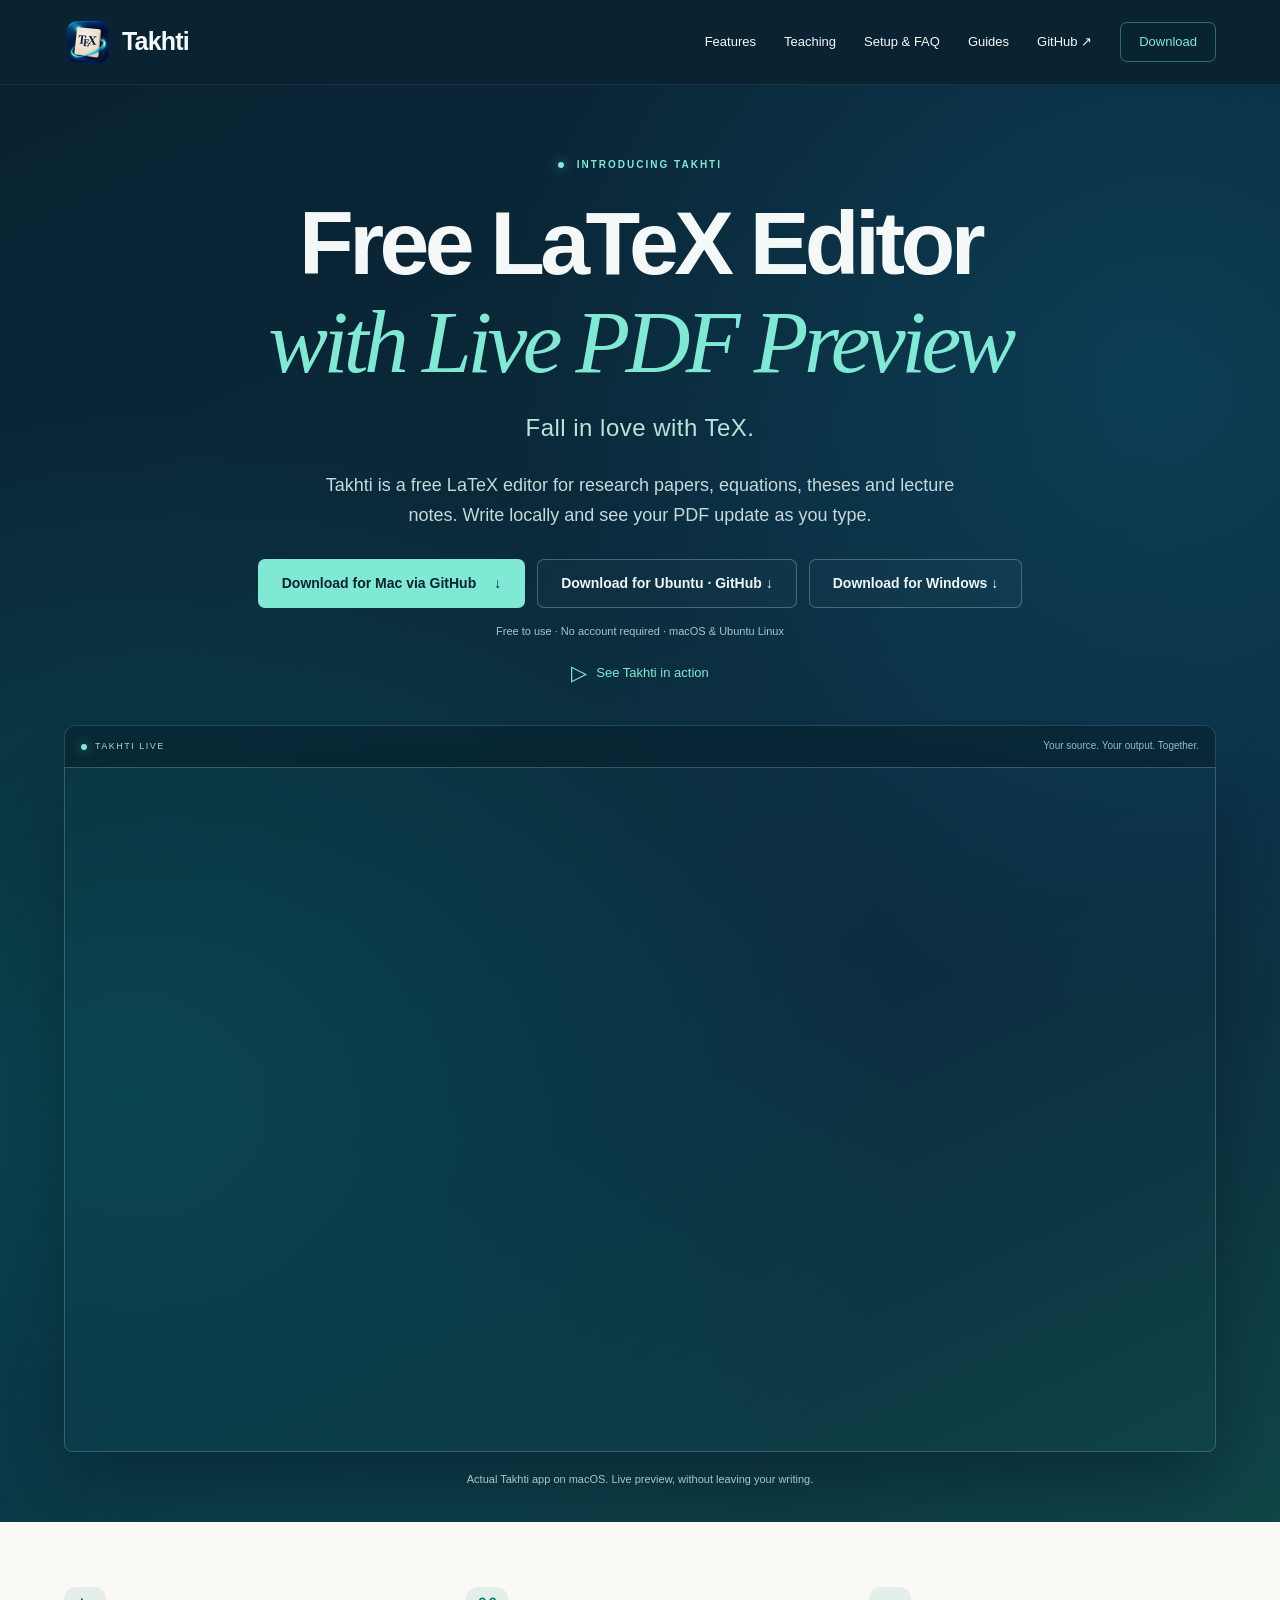
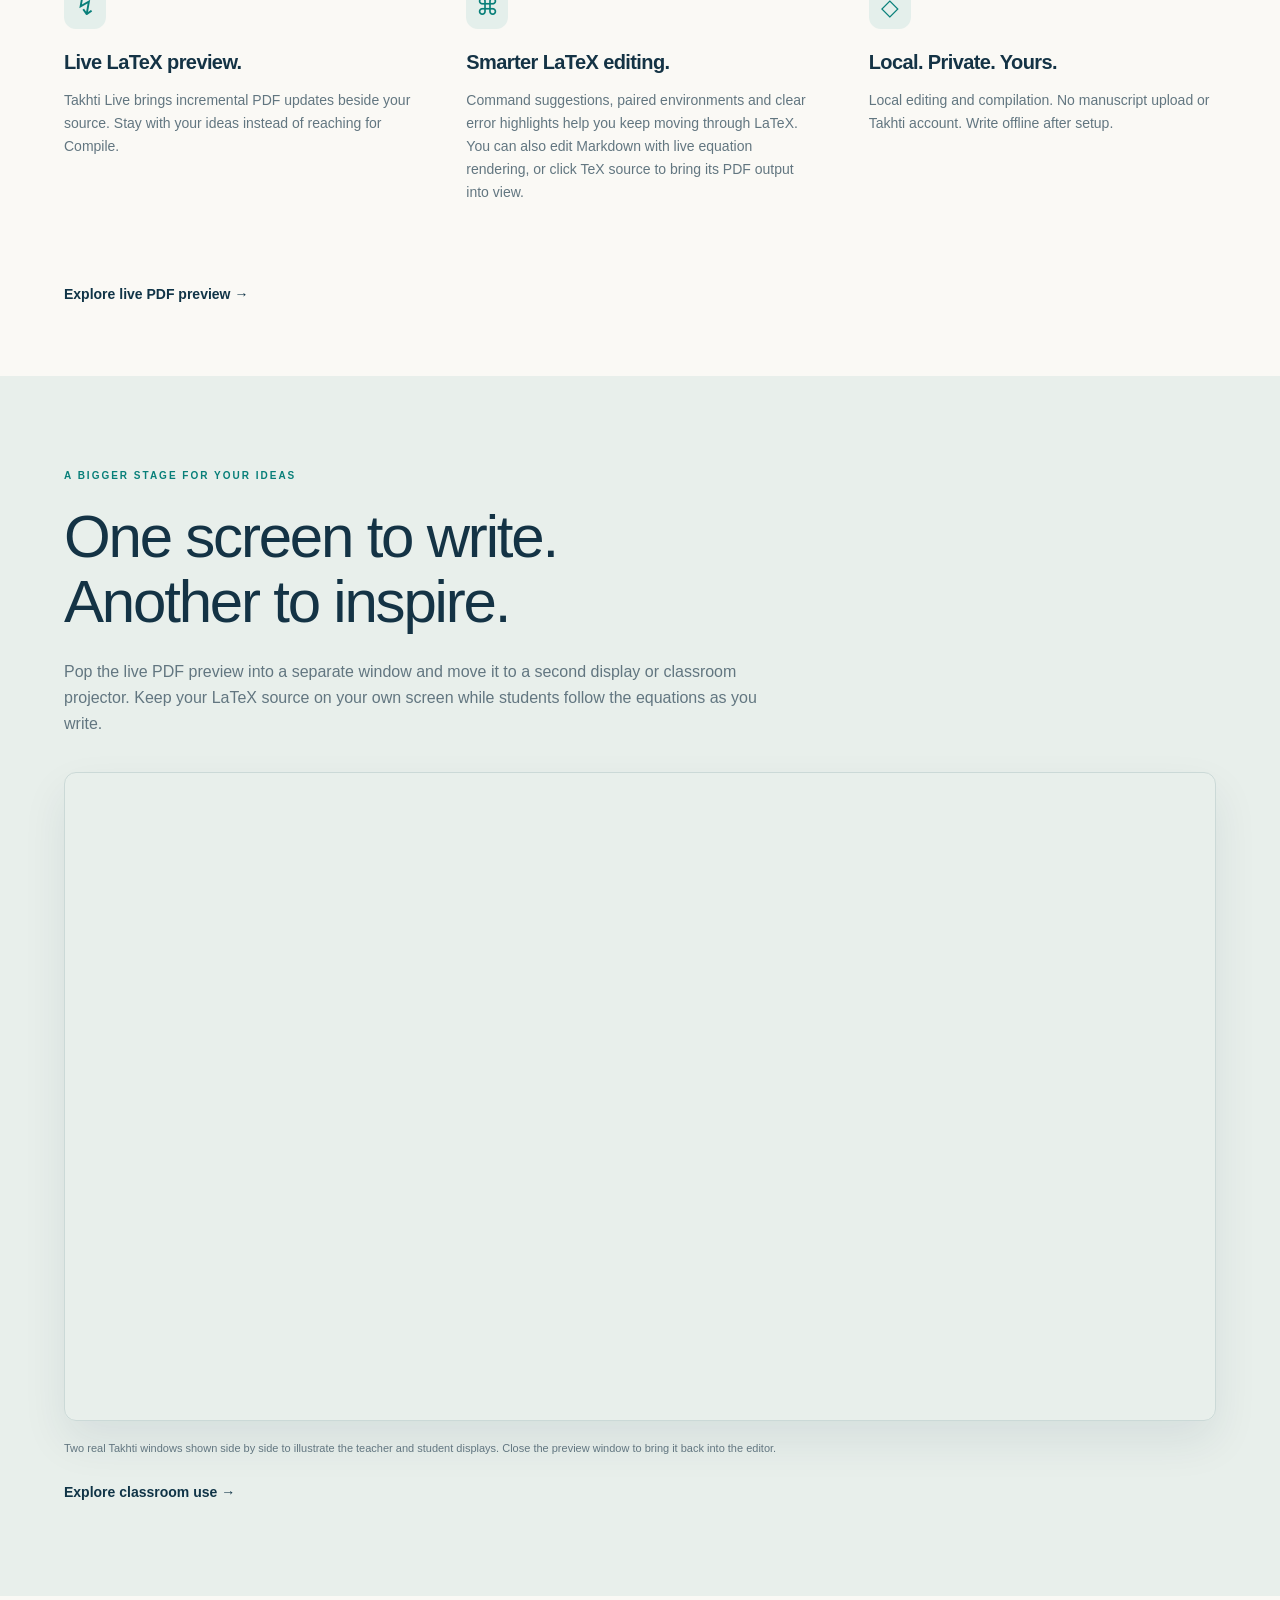
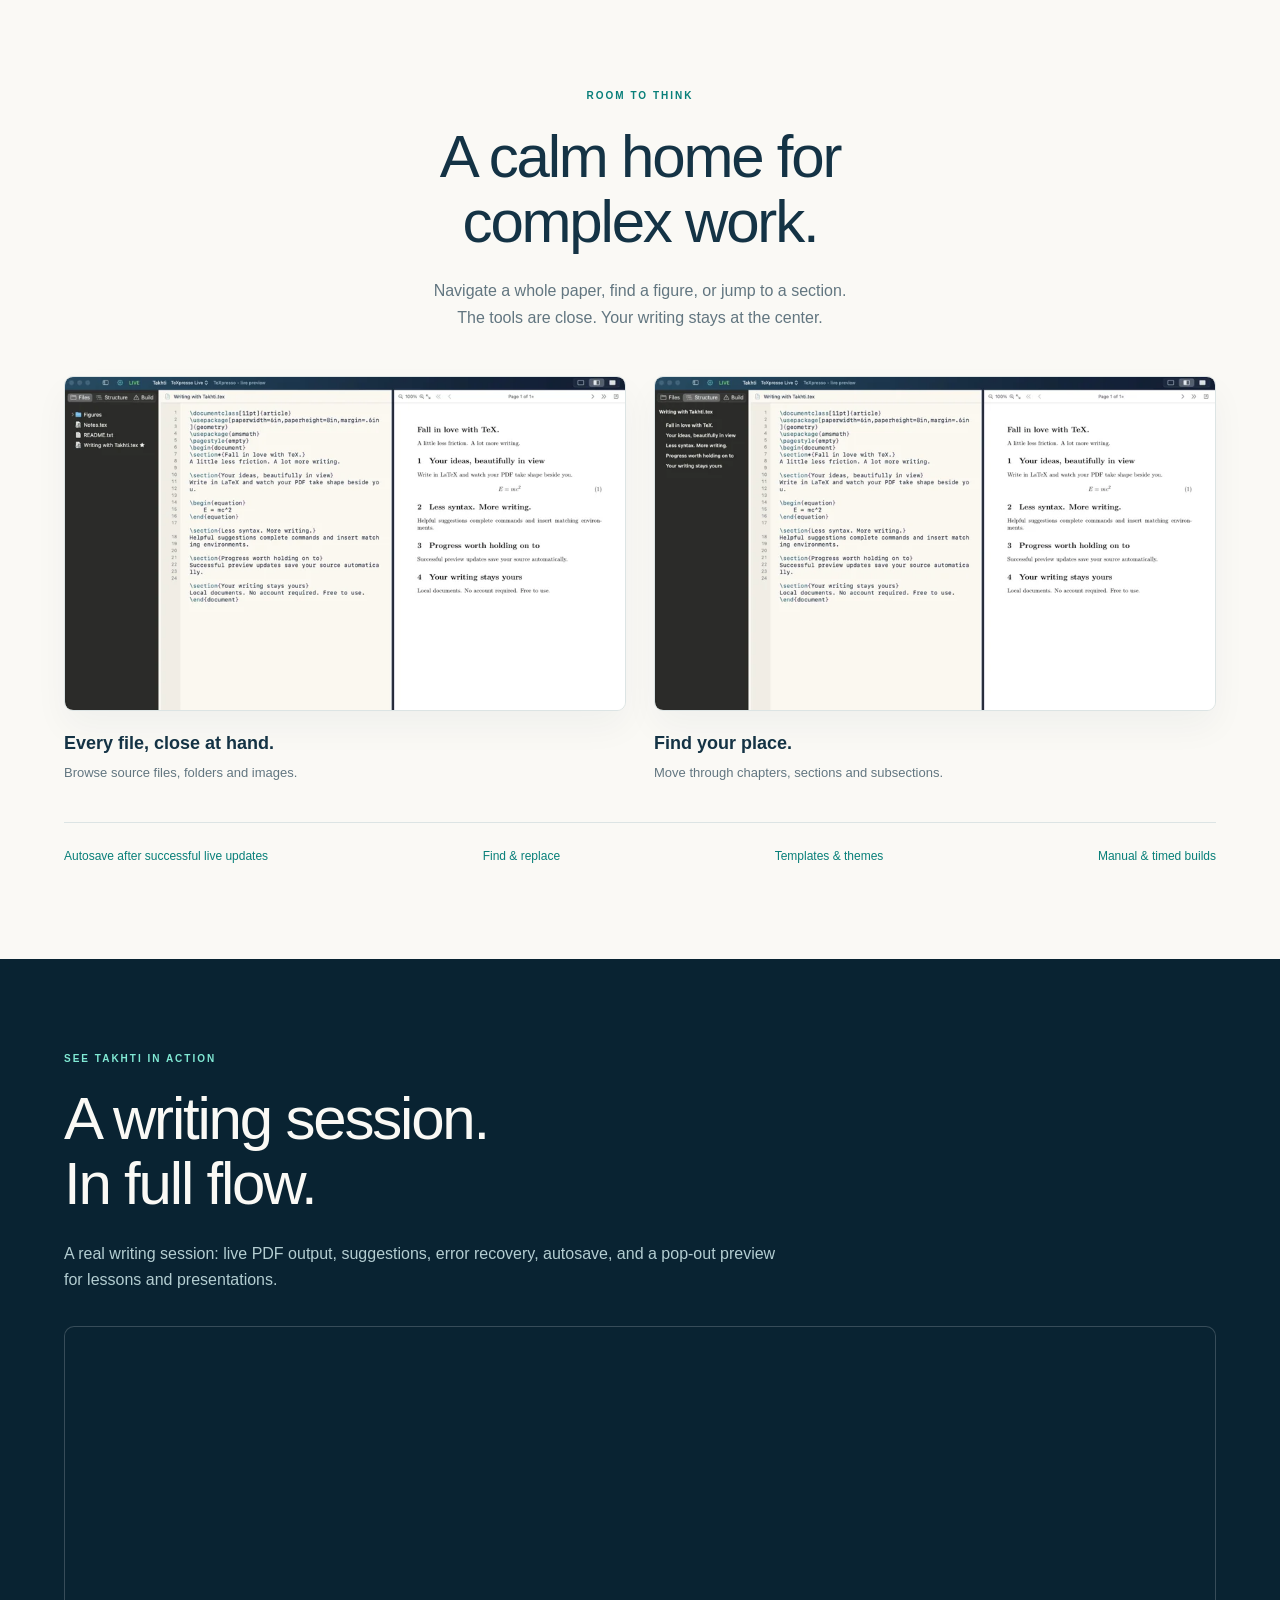
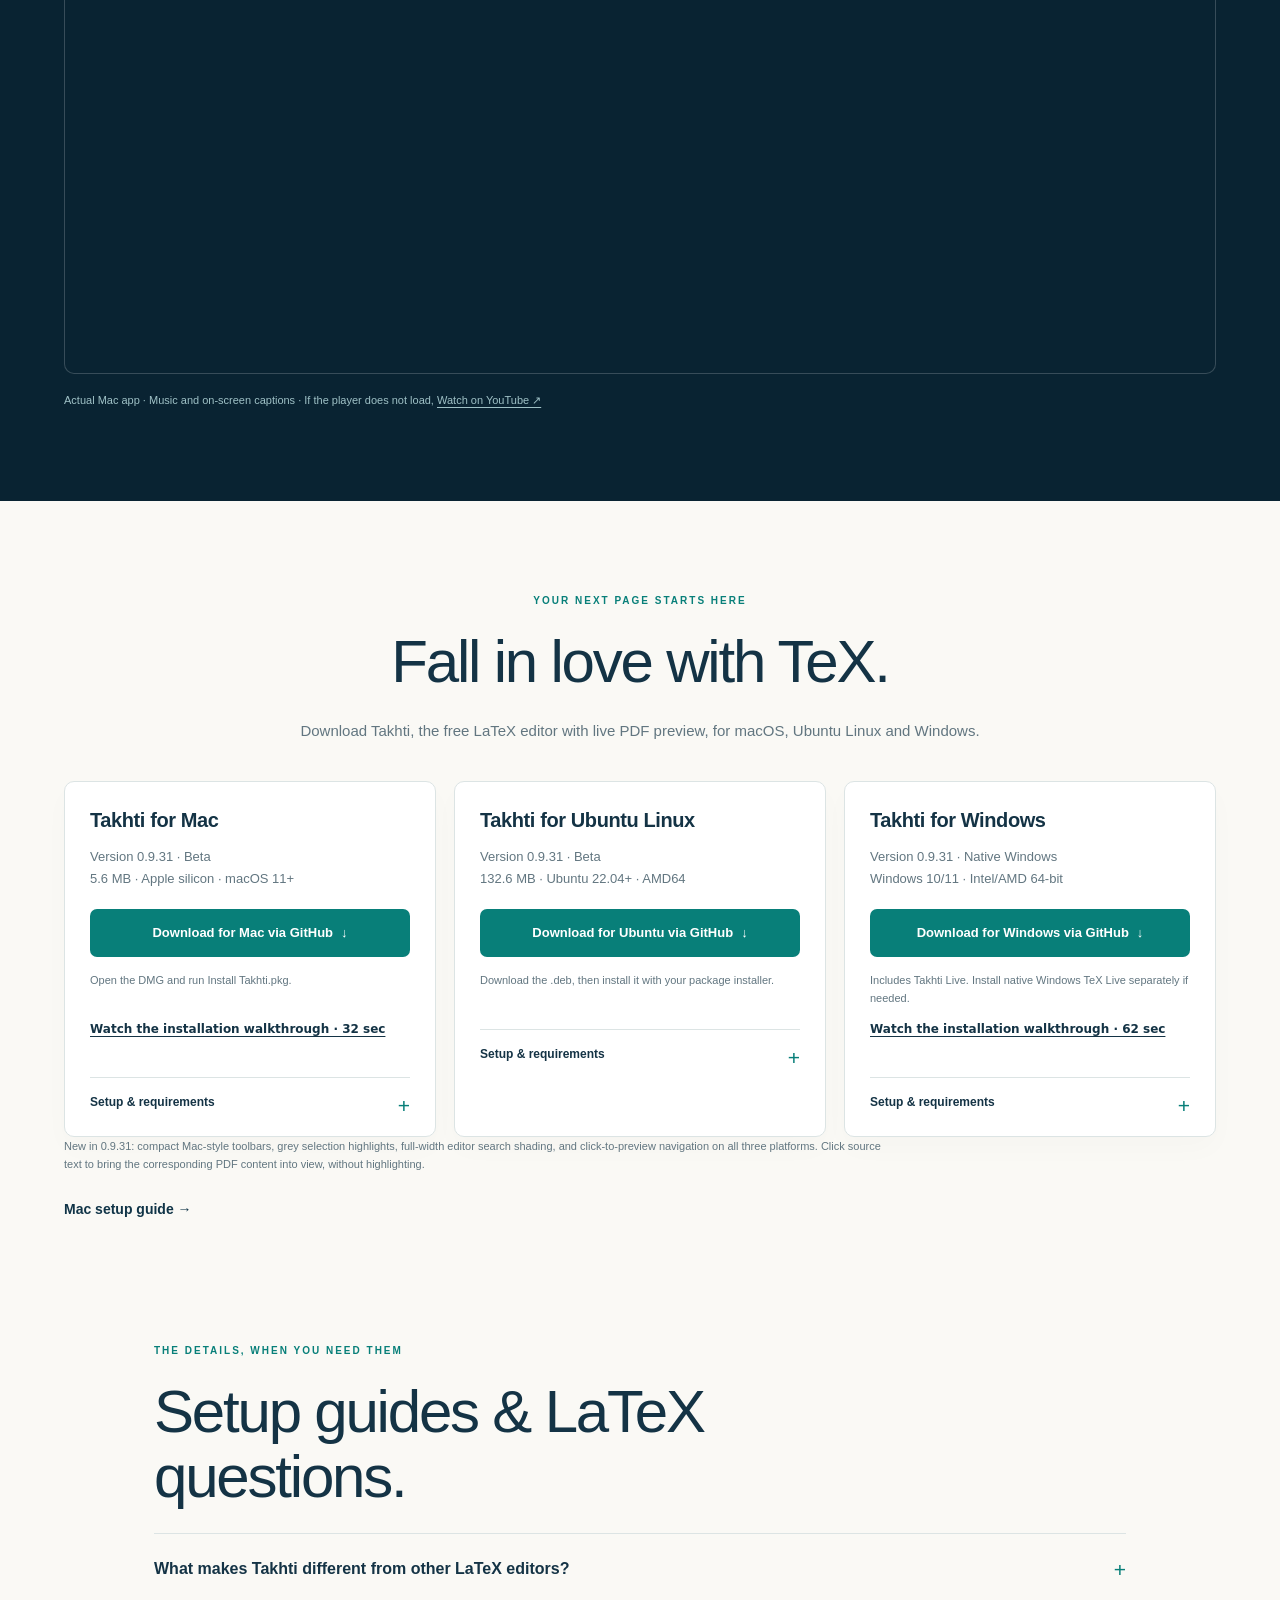
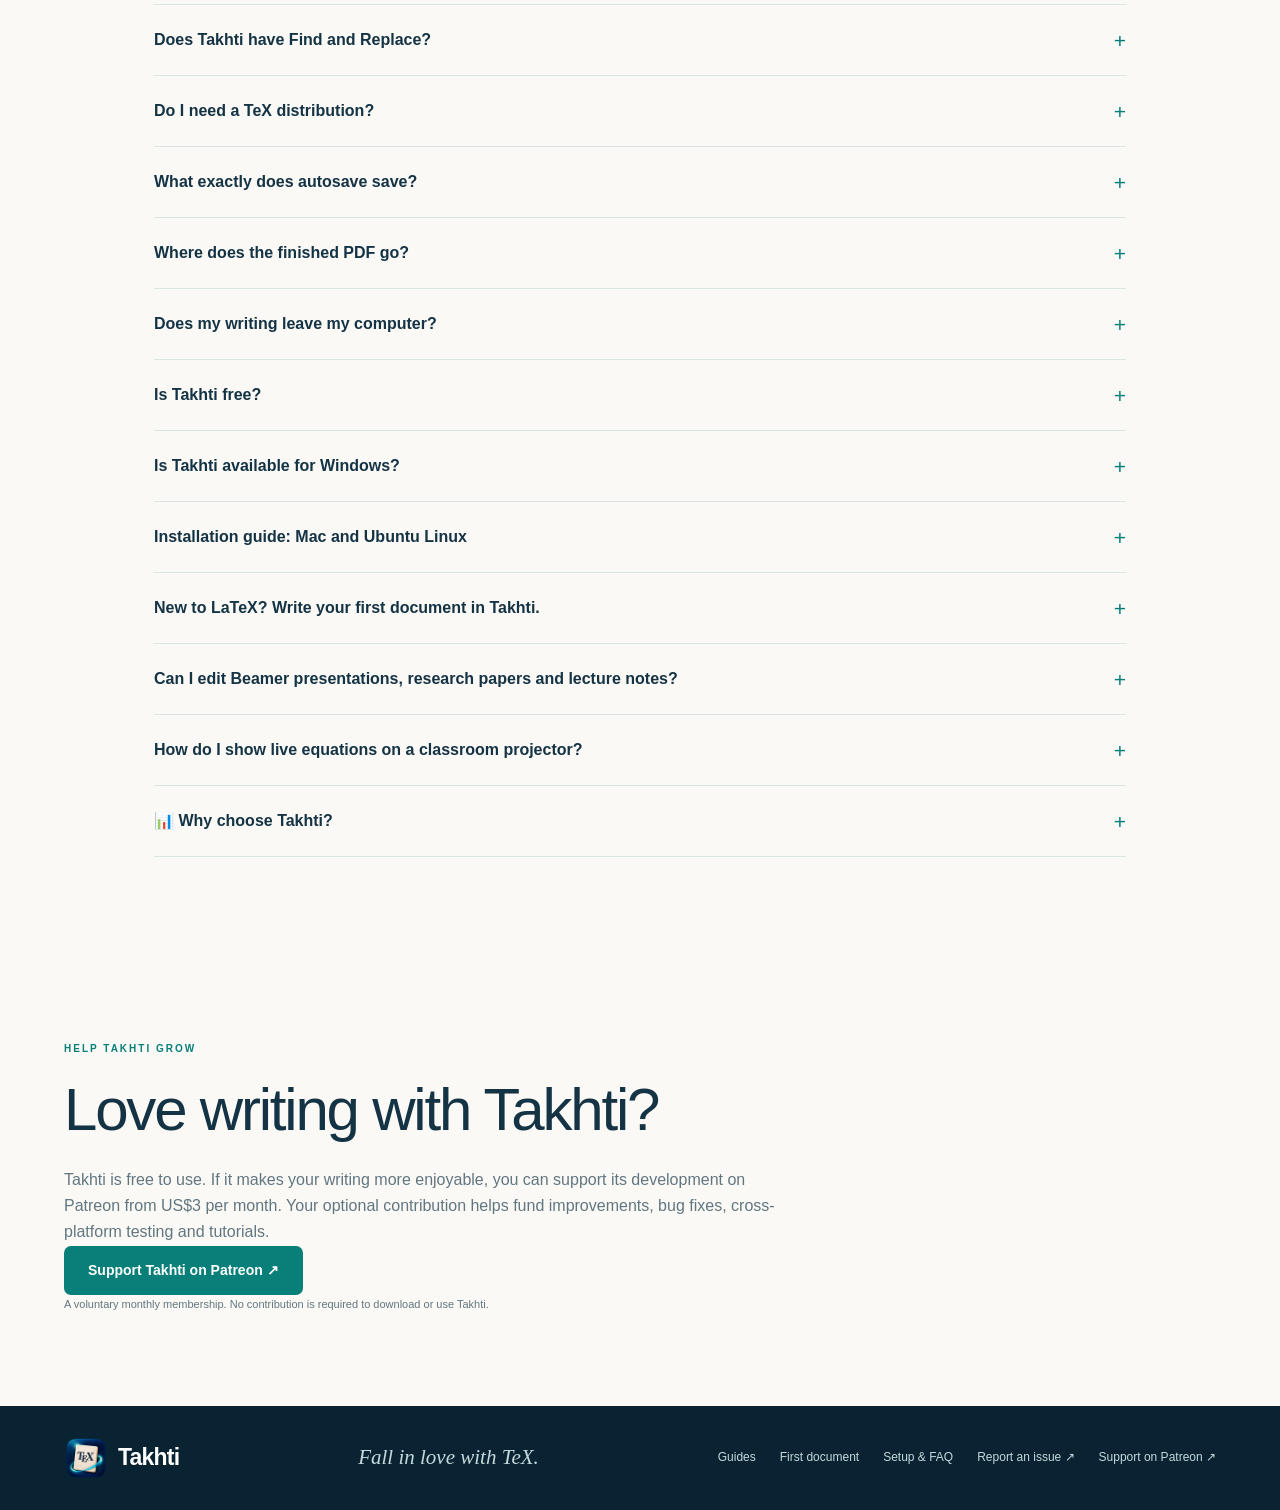
==== docs/index.html @ 541c6803 "Add Mac and Windows installation video walkthroughs to downloads" ====
<!DOCTYPE html>

<html lang="en"><head><meta charset="utf-8"/><meta content="width=device-width, initial-scale=1" name="viewport"/><meta content="Download Takhti, a free LaTeX editor for Mac, Ubuntu Linux and Windows. Enjoy live PDF preview, local editing, autocomplete and offline writing." name="description"/><meta content="#092332" name="theme-color"/><meta content="Free LaTeX Editor with Live PDF Preview | Takhti" property="og:title"/><meta content="Download Takhti, a free LaTeX editor for Mac, Ubuntu Linux and Windows. Enjoy live PDF preview, local editing, autocomplete and offline writing." property="og:description"/><meta content="website" property="og:type"/><meta content="https://textakhti.github.io/Takhti/" property="og:url"/><meta content="summary_large_image" name="twitter:card"/><meta content="Download Takhti, a free LaTeX editor for Mac, Ubuntu Linux and Windows. Enjoy live PDF preview, local editing, autocomplete and offline writing." name="twitter:description"/><meta content="https://textakhti.github.io/Takhti/live-preview-1600.webp" name="twitter:image"/><meta content="Takhti" property="og:site_name"/><meta content="en_US" property="og:locale"/><meta content="https://textakhti.github.io/Takhti/live-preview-1600.webp" property="og:image"/><meta content="Takhti LaTeX editor with source and live PDF preview" property="og:image:alt"/><meta content="Free LaTeX Editor with Live PDF Preview | Takhti" name="twitter:title"/><title>Free LaTeX Editor with Live PDF Preview | Takhti</title><link href="assets/takhti-icon-192.webp" rel="icon"/><link href="style.css?v=20261116-installation" rel="stylesheet"/><link href="https://textakhti.github.io/Takhti/" rel="canonical"/><script type="application/ld+json">{"@context": "https://schema.org", "@graph": [{"@type": "WebSite", "@id": "https://textakhti.github.io/Takhti/#website", "url": "https://textakhti.github.io/Takhti/", "name": "Takhti", "description": "Download Takhti, a free LaTeX editor for Mac, Ubuntu Linux and Windows. Enjoy live PDF preview, local editing, autocomplete and offline writing.", "inLanguage": "en"}, {"@type": "WebPage", "@id": "https://textakhti.github.io/Takhti/#webpage", "url": "https://textakhti.github.io/Takhti/", "name": "Free LaTeX Editor with Live PDF Preview | Takhti", "description": "Download Takhti, a free LaTeX editor for Mac, Ubuntu Linux and Windows. Enjoy live PDF preview, local editing, autocomplete and offline writing.", "inLanguage": "en", "isPartOf": {"@id": "https://textakhti.github.io/Takhti/#website"}, "about": {"@id": "https://textakhti.github.io/Takhti/#software"}, "primaryImageOfPage": {"@type": "ImageObject", "url": "https://textakhti.github.io/Takhti/live-preview-1600.webp"}}, {"@type": "SoftwareApplication", "@id": "https://textakhti.github.io/Takhti/#software", "name": "Takhti", "url": "https://textakhti.github.io/Takhti/", "description": "Download Takhti, a free LaTeX editor for Mac, Ubuntu Linux and Windows. Enjoy live PDF preview, local editing, autocomplete and offline writing.", "applicationCategory": "ProductivityApplication", "applicationSubCategory": "LaTeX editor", "operatingSystem": ["macOS 11 or later (Apple silicon)", "Ubuntu 22.04 or later (AMD64)", "Windows 10/11 x64"], "softwareVersion": "0.9.31", "screenshot": "https://textakhti.github.io/Takhti/live-preview-1600.webp", "image": "https://textakhti.github.io/Takhti/live-preview-1600.webp", "offers": {"@type": "Offer", "price": "0", "priceCurrency": "USD", "url": "https://textakhti.github.io/Takhti/#download"}, "downloadUrl": "https://github.com/TeXTakhti/Takhti/releases/latest", "softwareHelp": {"@type": "WebPage", "url": "https://textakhti.github.io/Takhti/#questions"}, "featureList": ["Incremental live PDF preview", "LaTeX command and environment completion", "Local document compilation", "Pop-out preview for teaching", "Autosave after successful live updates", "Project browser and document outline", "Find and replace"]}]}</script></head>
<body><a class="skip" href="#main">Skip to content</a><header><a class="brand" href="#"><img alt="Takhti wooden writing-board icon" height="48" src="assets/takhti-icon-192.webp" width="48"/>Takhti</a><nav aria-label="Main navigation"><a href="#features">Features</a><a href="#teaching">Teaching</a><a href="#questions">Setup &amp; FAQ</a><a href="guides/">Guides</a><a href="https://github.com/TeXTakhti/Takhti" rel="noopener" target="_blank">GitHub ↗</a><a class="nav-button" href="#download">Download</a></nav></header><main id="main"><section aria-labelledby="hero-title" class="hero"><p class="eyebrow"><span class="live-dot"></span> INTRODUCING TAKHTI</p><h1 id="hero-title">Free LaTeX Editor<br/><em>with Live PDF Preview</em></h1><p class="hero-slogan">Fall in love with TeX.</p><p class="lead">Takhti is a free LaTeX editor for research papers, equations, theses and lecture notes. Write locally and see your PDF update as you type.</p><div class="hero-downloads"><a class="button" href="https://github.com/TeXTakhti/Takhti/releases/download/v0.9.31/Takhti-0.9.31-macOS.dmg">Download for Mac via GitHub <span aria-hidden="true">↓</span></a><a aria-label="Download Takhti LaTeX editor for Ubuntu Linux" class="button button-outline" href="https://github.com/TeXTakhti/Takhti/releases/download/v0.9.31/Takhti-0.9.31-Ubuntu-amd64.deb">Download for Ubuntu · GitHub ↓</a><a class="button button-outline" href="https://github.com/TeXTakhti/Takhti/releases/download/v0.9.31/Takhti-0.9.31-Windows-x64-Setup.exe" aria-label="Download Takhti for Windows">Download for Windows ↓</a></div><p class="hero-note">Free to use · No account required · macOS &amp; Ubuntu Linux</p><a class="watch-link" href="#watch"><span aria-hidden="true">▷</span> See Takhti in action</a><figure class="hero-screen"><div class="window-label"><span class="live-dot"></span> TAKHTI LIVE <span class="window-caption">Your source. Your output. Together.</span></div><img alt="Takhti desktop LaTeX editor in its navy and teal theme on macOS, with source code beside a live PDF preview" decoding="async" fetchpriority="high" height="1640" sizes="(max-width: 600px) calc(100vw - 48px), 1240px" src="assets/live-preview-1600.webp" srcset="assets/live-preview-800.webp 800w, assets/live-preview-1600.webp 1600w, assets/live-preview-2400.webp 2400w" width="2760"/><figcaption>Actual Takhti app on macOS. Live preview, without leaving your writing.</figcaption></figure></section><section aria-label="Why write with Takhti" class="section benefits" id="features"><article><span aria-hidden="true" class="feature-symbol">↯</span><h2>Live LaTeX preview.</h2><p>Takhti Live brings incremental PDF updates beside your source. Stay with your ideas instead of reaching for Compile.</p></article><article><span aria-hidden="true" class="feature-symbol">⌘</span><h2>Smarter LaTeX editing.</h2><p>Command suggestions, paired environments and clear error highlights help you keep moving through LaTeX. You can also edit Markdown with live equation rendering, or click TeX source to bring its PDF output into view.</p></article><article><span aria-hidden="true" class="feature-symbol">◇</span><h2>Local. Private. Yours.</h2><p>Local editing and compilation. No manuscript upload or Takhti account. Write offline after setup.</p></article><p class="related-link"><a href="live-preview/">Explore live PDF preview →</a></p></section><section class="teaching section" id="teaching"><p class="eyebrow">A BIGGER STAGE FOR YOUR IDEAS</p><h2>One screen to write.<br/>Another to inspire.</h2><p>Pop the live PDF preview into a separate window and move it to a second display or classroom projector. Keep your LaTeX source on your own screen while students follow the equations as you write.</p><img alt="Takhti LaTeX editor on a teacher’s screen and a separate live PDF preview with a function, derivative and integral for students" class="error-demo" decoding="async" height="1080" loading="lazy" sizes="(max-width: 600px) calc(100vw - 48px), 1240px" src="assets/teaching-preview-1600.webp" srcset="assets/teaching-preview-800.webp 800w, assets/teaching-preview-1600.webp 1600w, assets/teaching-preview-1920.webp 1920w" width="1920"/><p class="small">Two real Takhti windows shown side by side to illustrate the teacher and student displays. Close the preview window to bring it back into the editor.</p><p class="related-link"><a href="teaching/">Explore classroom use →</a></p></section><section class="section workspace" id="workspace"><div class="section-heading"><p class="eyebrow">ROOM TO THINK</p><h2>A calm home for<br/>complex work.</h2><p>Navigate a whole paper, find a figure, or jump to a section.<br/>The tools are close. Your writing stays at the center.</p></div><div class="workspace-grid"><figure><img alt="Takhti project file browser showing LaTeX source files and a figure beside the PDF preview" decoding="async" height="1640" loading="lazy" sizes="(max-width: 600px) calc(100vw - 48px), 560px" src="assets/project-files-1600.webp" srcset="assets/project-files-800.webp 800w, assets/project-files-1600.webp 1600w, assets/project-files-2400.webp 2400w" width="2760"/><figcaption><strong>Every file, close at hand.</strong> Browse source files, folders and images.</figcaption></figure><figure><img alt="Takhti document outline with sections and subsections for navigating a research paper" decoding="async" height="1640" loading="lazy" sizes="(max-width: 600px) calc(100vw - 48px), 560px" src="assets/document-structure-1600.webp" srcset="assets/document-structure-800.webp 800w, assets/document-structure-1600.webp 1600w, assets/document-structure-2400.webp 2400w" width="2760"/><figcaption><strong>Find your place.</strong> Move through chapters, sections and subsections.</figcaption></figure></div><div class="utility-strip"><span>Autosave after successful live updates</span><span>Find &amp; replace</span><span>Templates &amp; themes</span><span>Manual &amp; timed builds</span></div></section><section aria-labelledby="watch-title" class="section video-showcase" id="watch"><p class="eyebrow">SEE TAKHTI IN ACTION</p><h2 id="watch-title">A writing session.<br/>In full flow.</h2><p>A real writing session: live PDF output, suggestions, error recovery, autosave, and a pop-out preview for lessons and presentations.</p><div class="video-frame"><iframe title="Takhti live LaTeX editor feature tour and pop-out teaching demonstration" src="https://www.youtube-nocookie.com/embed/V9Gahk5-wYc?rel=0&amp;origin=https%3A%2F%2Ftextakhti.github.io" width="1280" height="720" referrerpolicy="strict-origin-when-cross-origin" loading="lazy" allow="accelerometer; autoplay; clipboard-write; encrypted-media; gyroscope; picture-in-picture; web-share" allowfullscreen></iframe></div><p class="small">Actual Mac app · Music and on-screen captions · If the player does not load, <a href="https://www.youtube.com/watch?v=V9Gahk5-wYc" rel="noopener" target="_blank">Watch on YouTube ↗</a></p></section><section class="download-section section" id="download"><div class="download-intro"><p class="eyebrow">YOUR NEXT PAGE STARTS HERE</p><h2>Fall in love with TeX.</h2><p>Download Takhti, the free LaTeX editor with live PDF preview, for macOS, Ubuntu Linux and Windows.</p></div><div class="download-grid"><article class="download-card"><h3>Takhti for Mac</h3><p>Version 0.9.31 · Beta<br/>5.6 MB · Apple silicon · macOS 11+</p><a class="button" href="https://github.com/TeXTakhti/Takhti/releases/download/v0.9.31/Takhti-0.9.31-macOS.dmg" rel="noopener" target="_blank">Download for Mac via GitHub <span aria-hidden="true">↓</span></a><p class="small">Open the DMG and run Install Takhti.pkg.</p><button class="installation-link" type="button" data-install-guide="mac">Watch the installation walkthrough · 32 sec</button><details><summary>Setup &amp; requirements</summary><p>Setup downloads the verified prebuilt live runtime (about 65 MB), then reuses an existing full MacTeX installation or downloads MacTeX (about 6.4 GB) if missing. Progress is shown in Takhti; interrupted MacTeX downloads can resume after a restart. macOS Installer asks for administrator approval. Installed packages are reused before fetching uncached compatible inputs. This beta is locally signed and has not been Apple-notarized.</p></details></article><article class="download-card"><h3>Takhti for Ubuntu Linux</h3><p>Version 0.9.31 · Beta<br/>132.6 MB · Ubuntu 22.04+ · AMD64</p><a class="button" href="https://github.com/TeXTakhti/Takhti/releases/download/v0.9.31/Takhti-0.9.31-Ubuntu-amd64.deb" rel="noopener" target="_blank">Download for Ubuntu via GitHub <span aria-hidden="true">↓</span></a><p class="small">Download the .deb, then install it with your package installer.</p><details><summary>Setup &amp; requirements</summary><p>First-run setup prepares Takhti Live and checks for TeX Live. If missing, full TeX Live is downloaded and installed (several GB), with progress and package details shown in setup. Downloaded and partial TeX Live packages are retained so setup can continue after an interruption. Administrator approval and internet access are needed. This is a test build; installation and runtime validation on Ubuntu are still pending.</p></details></article><article class="download-card"><h3>Takhti for Windows</h3><p>Version 0.9.31 · Native Windows<br/>Windows 10/11 · Intel/AMD 64-bit</p><a class="button" href="https://github.com/TeXTakhti/Takhti/releases/download/v0.9.31/Takhti-0.9.31-Windows-x64-Setup.exe" rel="noopener" target="_blank">Download for Windows via GitHub <span aria-hidden="true">↓</span></a><p class="small">Includes Takhti Live. Install native Windows TeX Live separately if needed.</p><button class="installation-link" type="button" data-install-guide="windows">Watch the installation walkthrough · 62 sec</button><details><summary>Setup &amp; requirements</summary><p>Run the setup .exe and open Takhti from the Start menu. This native Windows build works without WSL or Ubuntu. It includes the live engine and runtime libraries, and detects native TeX Live on your computer. A full TeX Live installation is recommended for research projects. <a href="https://tug.org/texlive/windows.html" target="_blank" rel="noopener">Get TeX Live for Windows</a>, then restart Takhti. TeX Live is a separate download and can require several GB. The Windows installer is unsigned. The packaged engine has been tested on Windows 10 and Windows 11; this newly packaged installer still needs a fresh installation test.</p></details></article></div><p class="small">New in 0.9.31: compact Mac-style toolbars, grey selection highlights, full-width editor search shading, and click-to-preview navigation on all three platforms. Click source text to bring the corresponding PDF content into view, without highlighting.</p><p class="related-link"><a href="mac/">Mac setup guide →</a></p></section><section class="questions section" id="questions"><p class="eyebrow">THE DETAILS, WHEN YOU NEED THEM</p><h2>Setup guides &amp; LaTeX questions.</h2><details><summary>What makes Takhti different from other LaTeX editors?</summary><p>Takhti combines incremental live PDF preview, LaTeX command suggestions, project navigation and a pop-out display in a focused desktop workspace. It is free to use. Takhti is available for Mac, Ubuntu Linux and Windows, with a native Windows version. Try it with your own project to see whether it suits your workflow.</p></details><details><summary>Does Takhti have Find and Replace?</summary><p>Yes. Open Find/Replace from the editor header, or press ⌘F on Mac and Ctrl+F on Ubuntu. You can navigate matches, replace one match or replace all, and undo replacements.</p></details><details><summary>Do I need a TeX distribution?</summary><p>Setup checks for a full TeX installation. On Mac, it first downloads the prebuilt Takhti Live runtime (about 65 MB), then downloads MacTeX (about 6.4 GB) if no full MacTeX installation is present. Ubuntu reuses TeX Live or installs the full distribution when missing. Progress and download details are displayed during setup. Standard builds try pdfLaTeX, then XeLaTeX, then LuaLaTeX. Private or nonstandard packages may still need to be supplied with your project.</p></details><details id="autosave-details"><summary>What exactly does autosave save?</summary><p>Save an untitled document once to choose its location. In Takhti Live mode, a successful live-preview update saves that source revision; only the pages needed for the preview may have been checked. Later pages can still contain errors. Timed and manual builds autosave on a successful full build. Use ⌘S on Mac or Ctrl+S on Ubuntu whenever you want to save the current text explicitly.</p></details><details><summary>Where does the finished PDF go?</summary><p>A full build saves the PDF alongside the project’s root .tex file. When closing builds are enabled and a document has a successful live-preview update and no current live-build failure, Takhti attempts a full build using the last successful source checkpoint. Settings lets you turn the closing build off and choose its compiler. If that build fails, the existing PDF is preserved and a brief dialog lets you close anyway or cancel.</p></details><details><summary>Does my writing leave my computer?</summary><p>Takhti’s editing and compilation run locally. It does not upload your documents for typesetting and does not require a Takhti account. Dependency setup, missing-package downloads and release checks contact external services. Update checks run automatically only after more than three days since the last successful check, and whenever About opens. Optional diagnostic reports include basic system and app details only. Takhti asks before sharing and shows the report for review; continuing opens a public GitHub issue form. Documents and raw logs are excluded. This website and GitHub downloads are separate services with their own privacy policies.</p></details><details><summary>Is Takhti free?</summary><p>Yes. Takhti is free to use, with no subscription required.</p></details><details><summary>Is Takhti available for Windows?</summary><p>Yes. The native Windows version includes Takhti Live and runs on Windows 10/11 x64 without WSL. Install native Windows TeX Live separately if needed. <a href="#download">Download Takhti for Windows</a>.</p></details><details><summary>Installation guide: Mac and Ubuntu Linux</summary><div class="answer"><h3>macOS</h3><p>Open the DMG and run Install Takhti.pkg. First-run setup checks for Takhti Live and a full TeX distribution, then offers to install missing components. Requires Apple silicon and macOS 11 or later.</p><h3>Ubuntu Linux</h3><p>Install the AMD64 DEB with your package manager, or run <code>sudo apt install ./Takhti-0.9.31-Ubuntu-amd64.deb</code>. Requires Ubuntu 22.04 or later on Intel/AMD 64-bit.</p><p>Version 0.9.31 for Mac and Ubuntu; native Windows version 0.9.31. The Mac app is not Apple-notarized. Ubuntu requires broader testing.</p></div></details><details id="beginner-guide"><summary>New to LaTeX? Write your first document in Takhti.</summary><div class="answer"><p>Install Takhti and complete the guided setup. Start with an article template, save your document as a <code>.tex</code> file, then select Takhti Live in the build-mode menu. Edit the text between <code>\begin{document}</code> and <code>\end{document}</code> to see the preview update.</p><p>For a heading, type <code>\section{}</code> and write its title inside the braces. For a displayed equation, insert an equation environment and enter <code>E=mc^2</code> between its matching begin and end commands. Suggestions help complete LaTeX commands and environments.</p><p>Use Find and Replace with Cmd+F on Mac or Ctrl+F on Ubuntu. If a line has an error, check its highlight and the Build sidebar. A successful live update checks the previewed content; use a full build before sharing the final PDF.</p><p><a href="#watch">Watch the real editing demonstration</a> or <a href="#download">download Takhti for your computer</a>.</p></div></details><details id="beamer-guide"><summary>Can I edit Beamer presentations, research papers and lecture notes?</summary><p>Yes. Open the project’s main LaTeX source file with its supporting files and figures in place. Use the project browser to find files and the document outline to navigate sections. Templates provide starting points for common document types, including presentations. Compatibility depends on the packages and features used by your project.</p></details><details id="teaching-guide"><summary>How do I show live equations on a classroom projector?</summary><p>Open the preview in a separate window using the pop-out button in the preview header. Move that window onto your second display or projector. Keep the editor on your own screen and type inside a complete LaTeX equation environment so students can follow the output as it changes. <a href="#teaching">See the teaching preview example</a>.</p></details><details class="comparison" id="compare"><summary>📊 Why choose Takhti? </summary><div aria-label="LaTeX editor comparison" class="table-scroll" role="region" tabindex="0"><table><caption>How Takhti Compares to the Competition</caption><thead><tr><th scope="col">Feature</th><th scope="col">Takhti</th><th scope="col">Overleaf</th><th scope="col">TeXstudio</th><th scope="col">VS Code + Extensions</th></tr></thead><tbody><tr><th scope="row">Interface Design</th><td>💎 Modern &amp; Minimal</td><td>💻 Cloud-heavy</td><td>🏛️ Outdated / Cluttered</td><td>🛠️ Complex Setup</td></tr><tr><th scope="row">Offline Reliability</th><td>✅ 100% Native</td><td>❌ Requires Internet</td><td>✅ Native</td><td>✅ Native</td></tr><tr><th scope="row">Preview speed</th><td>⚡ Instant</td><td>⌛ Dependent on browser</td><td>⌛ Moderate</td><td>⌛ Heavy Load</td></tr><tr><th scope="row">Learning Curve</th><td>🌱 Easy</td><td>🌱 Easy</td><td>🪵 Steep</td><td>🪵 Complex for beginners</td></tr></tbody></table></div></details></section><section class="section" id="support"><p class="eyebrow">HELP TAKHTI GROW</p><h2>Love writing with Takhti?</h2><p>Takhti is free to use. If it makes your writing more enjoyable, you can support its development on Patreon from US$3 per month. Your optional contribution helps fund improvements, bug fixes, cross-platform testing and tutorials.</p><p><a class="button" href="https://www.patreon.com/TakhtiEditor" target="_blank" rel="noopener">Support Takhti on Patreon ↗</a></p><p class="small">A voluntary monthly membership. No contribution is required to download or use Takhti.</p></section></main><footer><a class="brand" href="#"><img alt="" height="44" src="assets/takhti-icon-192.webp" width="44"/>Takhti</a><p>Fall in love with TeX.</p><div><a href="guides/">Guides</a><a href="#beginner-guide">First document</a><a href="#questions">Setup &amp; FAQ</a><a href="https://github.com/TeXTakhti/Takhti/issues">Report an issue ↗</a><a href="https://www.patreon.com/TakhtiEditor" target="_blank" rel="noopener">Support on Patreon ↗</a></div></footer><dialog class="installation-guide" id="installation-guide" aria-labelledby="installation-title" aria-describedby="installation-duration"><div class="installation-heading"><div><h2 id="installation-title">Install Takhti</h2><p id="installation-duration"></p></div><button type="button" id="installation-close" aria-label="Close installation walkthrough">×</button></div><div class="installation-formats" role="group" aria-label="Walkthrough format"><button type="button" id="installation-show-video" aria-pressed="true">Video</button><button type="button" id="installation-show-gif" aria-pressed="false">Animated GIF</button></div><div class="installation-media"><video id="installation-video" controls playsinline muted preload="none" aria-label="Recorded installation walkthrough"></video><img id="installation-gif" hidden alt="Recorded installation walkthrough"/></div><ol id="installation-steps"></ol><p id="installation-note" class="installation-note"></p><div class="installation-actions"><a class="button" id="installation-download" href="#download" target="_blank" rel="noopener">Download installer via GitHub ↓</a><a id="installation-gif-file" href="#download" download>Save the GIF</a></div></dialog><script src="download-guide.js?v=20261116" defer></script></body></html>
---- docs/style.css ----
:root{--navy:#103447;--deep:#092332;--teal:#087f79;--mint:#80e9d4;--cream:#faf9f5;--ink:#143345;--muted:#627680;--line:#dce4e4}*{box-sizing:border-box}html{scroll-behavior:smooth;scroll-padding-top:96px}body{margin:0;color:var(--ink);background:var(--cream);font:16px/1.65 -apple-system,BlinkMacSystemFont,"Segoe UI",sans-serif}a{color:inherit;text-decoration:none}a:focus-visible,summary:focus-visible{outline:3px solid #dfab58;outline-offset:5px}img{max-width:100%;height:auto}figure,p{margin:0}header{background:#092332;color:#f5faf9;display:flex;justify-content:space-between;align-items:center;gap:24px;padding:18px max(5vw,24px);border-bottom:1px solid #ffffff12}.brand{display:inline-flex;gap:10px;align-items:center;font-size:25px;font-weight:650;letter-spacing:-.8px}.brand img{display:block;object-fit:contain}nav{display:flex;align-items:center;gap:28px;font-size:13px}nav a:hover,footer a:hover{text-decoration:underline;text-underline-offset:5px}.nav-button{border:1px solid #80e9d460;color:var(--mint);padding:8px 18px;border-radius:7px}.skip{position:absolute;left:-9999px;top:12px;z-index:9;background:white;padding:8px 16px}.skip:focus{left:12px}.hero{position:relative;overflow:hidden;text-align:center;padding:72px 5vw 34px;color:#f4f8f6;background:radial-gradient(ellipse at 10% 70%,#087f7950,transparent 48%),radial-gradient(ellipse at 90% 20%,#126b9050,transparent 40%),linear-gradient(155deg,#092332,#0b2d40 65%,#104648)}.eyebrow{font-size:10px;font-weight:650;letter-spacing:2px;color:var(--teal);margin-bottom:20px}.hero .eyebrow{color:var(--mint)}.live-dot{display:inline-block;height:6px;width:6px;border-radius:50%;background:var(--mint);box-shadow:0 0 12px #80e9d4a0;margin-right:8px;vertical-align:middle}h1,h2,h3{margin:0;line-height:1.1}h1{font-size:clamp(55px,7vw,94px);letter-spacing:-4.6px;font-weight:550}h1 em{font-family:Georgia,serif;font-weight:400;color:var(--mint)}.lead{max-width:680px;margin:24px auto 0;font-size:18px;line-height:1.65;color:#c4d9dc}.hero-downloads{display:flex;gap:12px;align-items:center;justify-content:center;flex-wrap:wrap;margin:28px 0 14px}.button{display:inline-flex;justify-content:center;align-items:center;gap:18px;border:1px solid transparent;border-radius:7px;padding:12px 23px;font-size:14px;font-weight:650;background:var(--teal);color:white;transition:transform .2s,background .2s}.hero-downloads .button{background:var(--mint);color:var(--deep)}.hero-downloads .button-outline{background:#ffffff06;color:#edf7f5;border-color:#c4d9dc50}.button:hover{transform:translateY(-2px);background:#076a65}.hero-downloads .button:hover{background:#b0f6e8}.hero-downloads .button-outline:hover{background:#ffffff15;color:white}.hero-note{font-size:11px;color:#a7c6cc}.watch-link{display:inline-flex;align-items:center;gap:9px;color:var(--mint);font-size:13px;margin:16px 0 35px}.watch-link span{font-size:21px}.hero-screen{max-width:1240px;margin:auto;text-align:left}.window-label{display:flex;align-items:center;font-size:9px;letter-spacing:1.5px;color:#b0d1d6;padding:12px 16px;border:1px solid #ffffff25;border-bottom:0;background:#082331a0;border-radius:12px 12px 0 0}.window-caption{margin-left:auto;font-size:10px;letter-spacing:0;color:#8fbdc5}.hero-screen img{display:block;width:100%;border:1px solid #ffffff30;border-radius:0 0 8px 8px;box-shadow:0 30px 70px #00101c60}.hero-screen figcaption{text-align:center;font-size:11px;color:#a7c6cc;padding-top:18px}.section{max-width:1280px;margin:auto;padding:92px 5vw}.benefits{display:grid;grid-template-columns:repeat(3,minmax(0,1fr));gap:55px;padding-top:65px;padding-bottom:70px}.feature-symbol{display:flex;align-items:center;justify-content:center;width:42px;height:42px;border-radius:12px;background:#e4efeb;color:var(--teal);font-size:23px;margin-bottom:20px}.benefits h2{font-size:20px;letter-spacing:-.6px;line-height:1.3;font-weight:600}.benefits p{font-size:14px;color:var(--muted);margin-top:14px}.section h2:not(.benefits h2){font-size:clamp(36px,4.7vw,60px);font-weight:500;letter-spacing:-2.2px;line-height:1.08;margin-bottom:24px}.section>p:not(.eyebrow):not(.small),.section-heading>p:not(.eyebrow){color:var(--muted);font-size:16px;max-width:720px}.teaching{max-width:none;background:#e8efeb;padding-left:max(5vw,calc((100vw - 1152px)/2));padding-right:max(5vw,calc((100vw - 1152px)/2))}.teaching>img{width:100%;display:block;border-radius:12px;box-shadow:0 20px 45px #12344315;margin:34px 0 18px;border:1px solid #cbd9d7}.small{font-size:11px;line-height:1.7;color:var(--muted);max-width:820px}.workspace .section-heading{text-align:center}.section-heading>p:not(.eyebrow){margin:auto}.workspace-grid{display:grid;grid-template-columns:1fr 1fr;gap:28px;margin-top:45px}.workspace-grid img{display:block;width:100%;border:1px solid var(--line);border-radius:9px;box-shadow:0 16px 35px #1433450b}.workspace-grid figcaption{font-size:13px;color:var(--muted);padding-top:18px}.workspace-grid strong{display:block;color:var(--ink);font-size:18px;font-weight:600;margin-bottom:4px}.utility-strip{display:flex;gap:24px;justify-content:space-between;border-top:1px solid var(--line);margin-top:38px;padding-top:24px;font-size:12px;color:var(--teal)}.video-showcase{max-width:none;background:var(--deep);color:var(--cream);padding-left:max(5vw,calc((100vw - 1152px)/2));padding-right:max(5vw,calc((100vw - 1152px)/2))}.video-showcase .eyebrow{color:var(--mint)}.video-showcase>p:not(.eyebrow):not(.small){color:#b3cdd1}.video-frame{width:100%;aspect-ratio:16/9;overflow:hidden;border-radius:10px;border:1px solid #ffffff30;background:#092332;margin:32px 0 17px}.video-frame video,.video-frame iframe{display:block;width:100%;height:100%;border:0;object-fit:contain}.video-showcase .small{color:#9fc1c6}.small a{text-decoration:underline;text-underline-offset:3px}.download-intro{text-align:center;margin-bottom:38px}.download-intro p:not(.eyebrow){color:var(--muted);font-size:15px}.download-grid{display:grid;grid-template-columns:repeat(3,minmax(0,1fr));gap:18px}.download-card{background:white;border:1px solid var(--line);border-radius:10px;padding:25px;box-shadow:0 12px 28px #16364605}.download-card h3{font-size:20px;letter-spacing:-.4px;line-height:1.3;margin-bottom:13px}.download-card>p{font-size:13px;color:var(--muted)}.download-card .button{margin:20px 0 14px;width:100%;font-size:13px;padding:12px 9px;gap:8px}.download-card>p.small{font-size:11px;min-height:38px}.download-card details{margin-top:20px;border-top:1px solid var(--line);padding-top:15px}.download-card summary{font-size:12px}.download-card details p{font-size:12px;margin-top:14px;color:var(--muted)}summary{list-style:none;cursor:pointer;position:relative;padding-right:30px;font-weight:550;line-height:1.5}summary::-webkit-details-marker{display:none}summary:after{content:'+';position:absolute;right:0;color:var(--teal);font-size:21px;font-weight:400;top:-3px}details[open]>summary:after{content:'−'}.questions{padding-top:30px;max-width:1100px}.questions>details{border-bottom:1px solid var(--line);padding:23px 0}.questions>details:first-of-type{border-top:1px solid var(--line)}.questions>details>p,.answer p{font-size:14px;color:var(--muted);margin-top:18px}.answer h3{font-size:16px;margin-top:25px}.questions h2{max-width:700px}.table-scroll{overflow-x:auto;margin-top:24px;border:1px solid var(--line);border-radius:8px;background:#f0f4f3}.comparison table{border-collapse:collapse;width:100%;min-width:760px;font-size:12px;line-height:1.65}.comparison caption{text-align:left;padding:14px;font-weight:600}.comparison th,.comparison td{padding:14px;text-align:left;vertical-align:top;border-top:1px solid var(--line)}.comparison thead{background:#e3eae7}.comparison td:nth-child(2){background:#e5f2eb}.comparison .small{margin-top:16px}code{font-size:.85em;overflow-wrap:anywhere}footer{display:flex;align-items:center;justify-content:space-between;gap:25px;background:var(--deep);color:#c4d9dc;padding:30px 5vw;font-size:12px}footer p{font-family:Georgia,serif;font-size:21px;font-style:italic}footer>div{display:flex;gap:24px}footer .brand{color:white;font-size:23px}
@media(min-width:1600px){.hero{padding-left:max(5vw,calc((100vw - 1240px)/2));padding-right:max(5vw,calc((100vw - 1240px)/2))}}@media(max-width:900px){nav{gap:18px}.benefits{gap:25px}.download-grid{grid-template-columns:1fr}.download-card{max-width:600px;width:100%;margin:auto}.download-card>p.small{min-height:0}.utility-strip{flex-wrap:wrap;justify-content:center}.workspace-grid{gap:20px}}@media(max-width:600px){header{padding:12px 18px}.brand{font-size:23px}.brand img{width:40px;height:40px}nav{gap:14px}nav>a:not(.nav-button){display:none}.hero{padding:48px 18px 25px}h1{font-size:56px;letter-spacing:-2.8px}.lead{font-size:15px}.lead br{display:none}.hero-downloads{gap:8px}.hero-downloads .button{font-size:12px;padding:11px 14px}.hero-downloads .button:first-child{flex-basis:100%;max-width:320px;margin:0 20px 2px}.hero-note{font-size:10px;max-width:300px;margin:auto}.watch-link{margin-bottom:28px}.hero-screen{margin-left:-6px;margin-right:-6px}.window-caption{display:none}.window-label{font-size:8px;padding:8px 10px}.hero-screen figcaption{font-size:10px;max-width:290px;margin:auto}.section{padding:55px 24px}.benefits{grid-template-columns:1fr;gap:30px;padding-top:40px;padding-bottom:40px}.benefits article{position:relative;padding-left:59px}.feature-symbol{position:absolute;left:0;top:0;width:38px;height:38px;font-size:21px}.benefits h2{font-size:19px}.benefits p{font-size:13px;margin-top:9px}.section h2:not(.benefits h2){font-size:38px;letter-spacing:-1.4px}.section>p:not(.eyebrow):not(.small){font-size:14px}.workspace-grid{grid-template-columns:1fr;gap:30px;margin-top:30px}.workspace-grid figcaption{font-size:12px}.workspace .section-heading{text-align:left}.section-heading>p br{display:none}.utility-strip{justify-content:flex-start;gap:12px 20px;font-size:11px}.download-grid{gap:14px}.questions{padding-top:0}summary{font-size:14px}.questions>details{padding:20px 0}footer{padding:25px 24px;flex-wrap:wrap;gap:20px}footer p{font-size:18px}footer>div{width:100%;border-top:1px solid #ffffff20;padding-top:15px}.video-showcase .small{font-size:10px}}@media(prefers-reduced-motion:reduce){html{scroll-behavior:auto}.button{transition:none}.button:hover{transform:none}}

/* Additional SEO landing page and navigation styles */
.hero-slogan{font-size:clamp(1.05rem,2.5vw,1.5rem);color:#b8e4d9;letter-spacing:.02em;margin:16px 0 10px}
.related-link{margin-top:24px!important;font-size:14px!important}.related-link a,.prose a:not(.button){color:var(--navy);font-weight:600;text-underline-offset:4px}.prose a:not(.button):hover{color:var(--teal)}.prose{max-width:820px;margin:0 auto;padding:72px 28px 110px;color:var(--ink);line-height:1.75;font-size:17px}.prose h1{font-size:clamp(2.4rem,5vw,4.3rem);line-height:1.1;margin:.4em 0}.prose h2{font-size:clamp(1.35rem,2.5vw,2rem);line-height:1.2;margin:1.7em 0 .45em}.prose h3{font-size:1.15rem;margin:1.4em 0 .25em}.prose p,.prose li{max-width:74ch}.prose ul,.prose ol{padding-left:1.4em}.prose code,.prose pre{font-family:ui-monospace,SFMono-Regular,Menlo,monospace}.prose pre{white-space:pre-wrap;overflow-wrap:anywhere;background:#092332;padding:20px;border-radius:12px;color:#ecf7f3}.prose .intro{font-size:1.25rem;color:var(--muted)}.prose .notice{border-left:3px solid var(--teal);padding:8px 18px;background:#e8efeb}.prose img{max-width:100%;height:auto;border-radius:14px;margin:24px 0}.prose .button{margin:20px 0}.guide-grid{display:grid;grid-template-columns:repeat(auto-fit,minmax(235px,1fr));gap:20px;margin:30px 0}.guide-card{background:white;border:1px solid var(--line);box-shadow:0 12px 28px #16364608;padding:24px;border-radius:16px}.guide-card h2{font-size:1.3rem;margin:0 0 8px}.guide-card p{font-size:14px;color:var(--muted)}.crumb{font-size:14px;color:var(--muted)}.guide-meta{font-size:13px;color:var(--muted)}.prose .button{display:inline-block}@media(max-width:700px){.prose{padding:45px 22px 80px}}

/* Installation walkthroughs load only when requested. */
.installation-link{display:inline-block;padding:8px 0;margin:3px 0 10px;border:0;background:none;color:var(--ink);font:600 12px/1.6 system-ui,sans-serif;text-align:left;text-decoration:underline;text-underline-offset:3px;cursor:pointer}
.installation-guide{width:min(1040px,calc(100vw - 28px));max-height:92vh;overflow:auto;border:1px solid #c6d4d2;border-radius:16px;padding:24px;color:var(--ink);background:var(--cream);box-shadow:0 24px 90px #0007}
.installation-guide::backdrop{background:#061c29c9;backdrop-filter:blur(5px)}
.installation-heading{display:flex;justify-content:space-between;align-items:start;gap:20px}.installation-heading h2{font-size:28px;line-height:1.2;letter-spacing:-.5px}.installation-heading p{font-size:12px;color:var(--muted);margin-top:7px}
#installation-close{width:36px;height:36px;flex-shrink:0;border:1px solid var(--line);border-radius:50%;background:white;color:var(--ink);font-size:26px;line-height:1;cursor:pointer}
.installation-formats{display:flex;gap:6px;margin:16px 0 12px}.installation-formats button{padding:7px 13px;border:1px solid var(--line);border-radius:6px;background:white;color:var(--ink);font:600 13px system-ui;cursor:pointer}.installation-formats button[aria-pressed="true"]{background:var(--deep);border-color:var(--deep);color:white}
.installation-media{background:#092332;border-radius:10px;overflow:hidden}.installation-media video,.installation-media img{display:block;width:100%;max-height:52vh;object-fit:contain;margin:auto}.installation-media [hidden]{display:none}
#installation-steps{font-size:14px;margin:18px 0 10px;padding-left:22px;line-height:1.7}.installation-note{font-size:12px;line-height:1.6;color:#425d67}.installation-actions{display:flex;align-items:center;gap:20px;flex-wrap:wrap;margin-top:18px}.installation-actions>a:not(.button){font-size:12px;text-decoration:underline;text-underline-offset:3px}
.installation-guide button:focus-visible{outline:3px solid #dfab58;outline-offset:3px}
@media(max-width:600px){.installation-guide{padding:17px;max-height:94vh}.installation-heading h2{font-size:23px}.installation-actions .button{width:100%}.installation-media video,.installation-media img{max-height:43vh}}
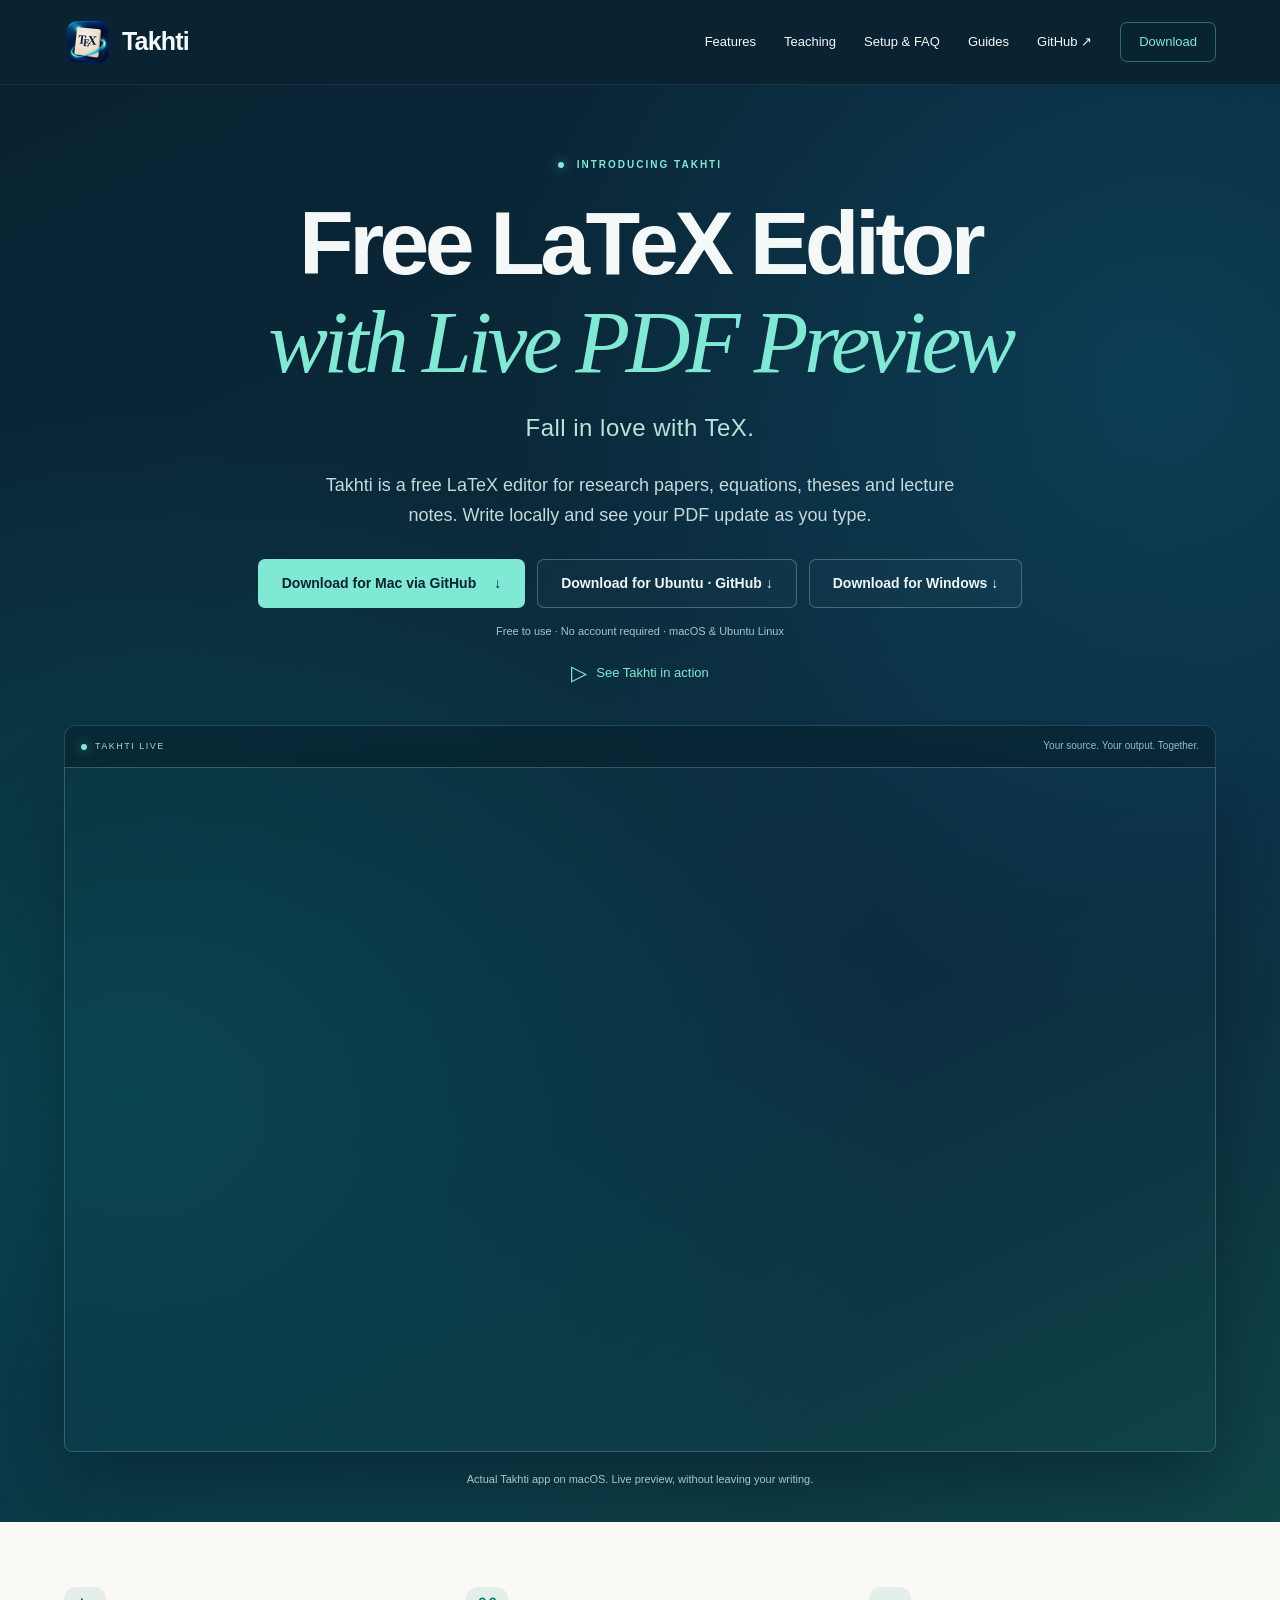
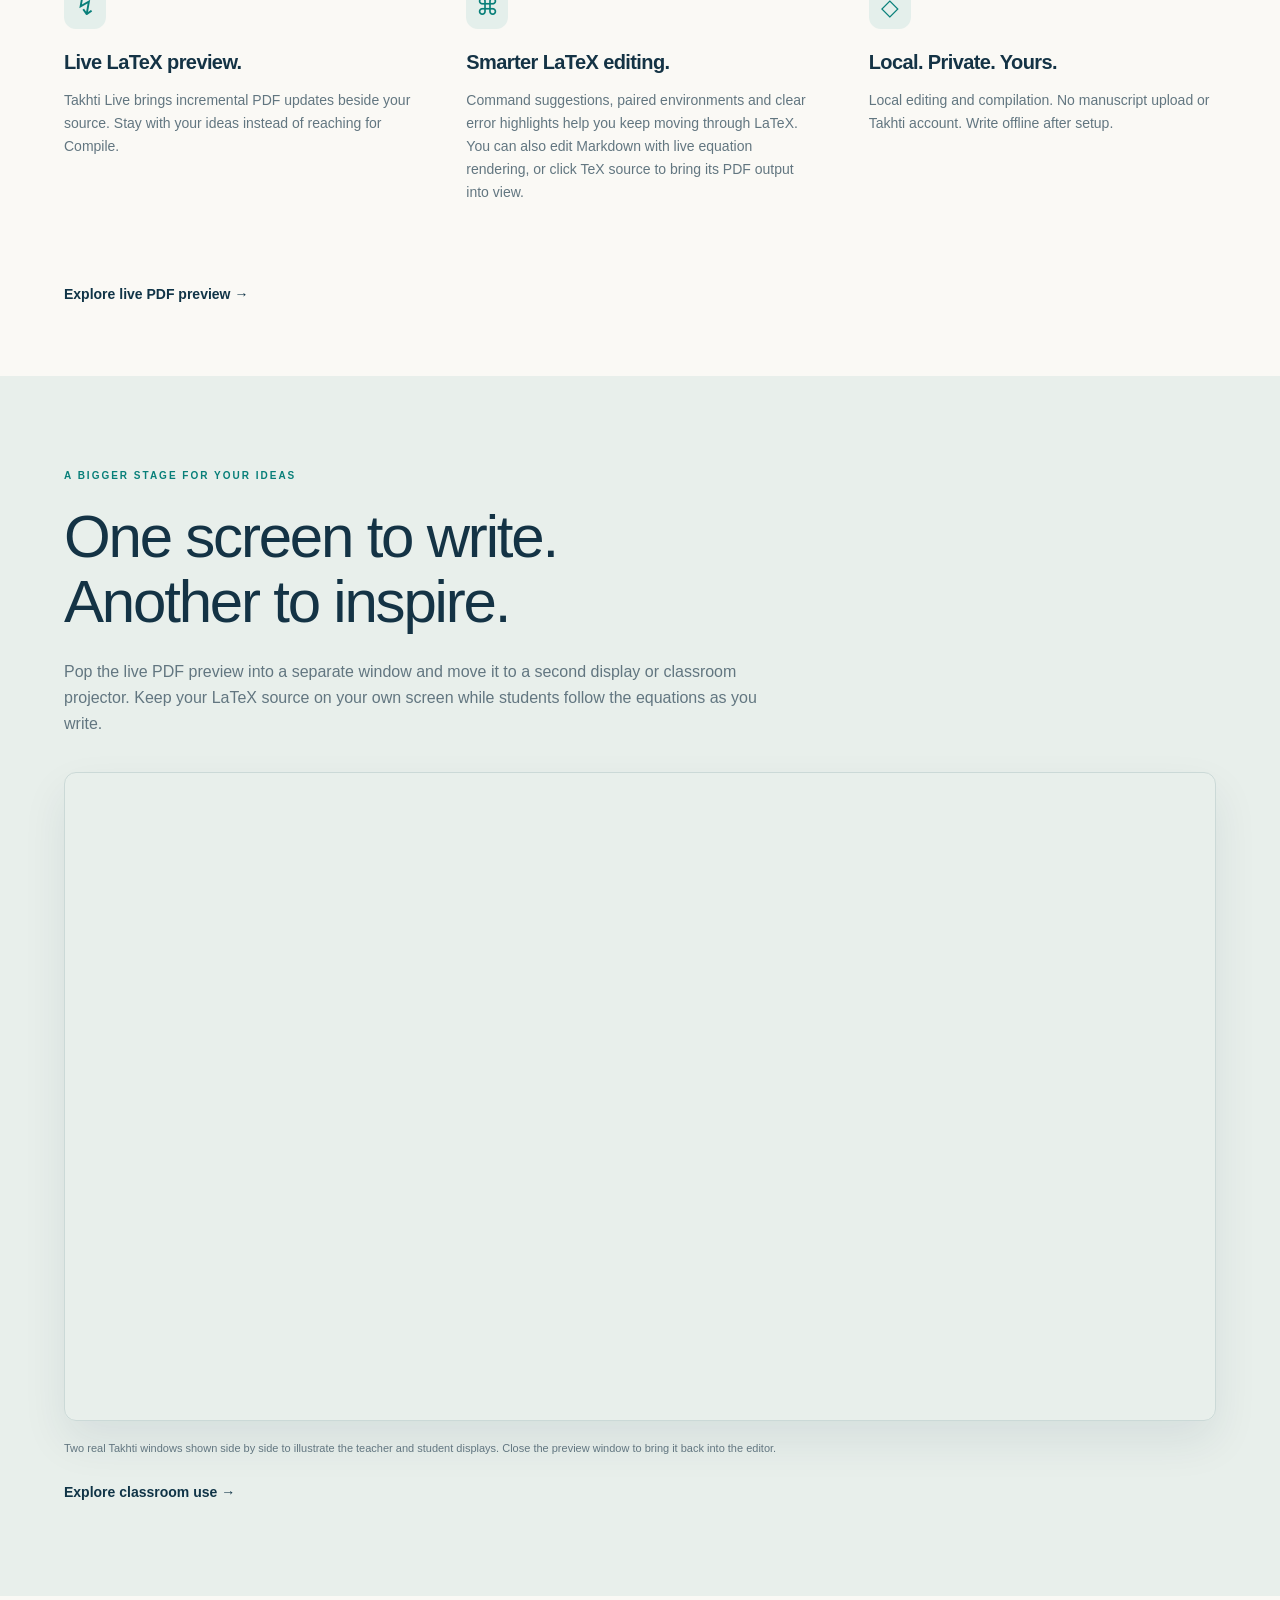
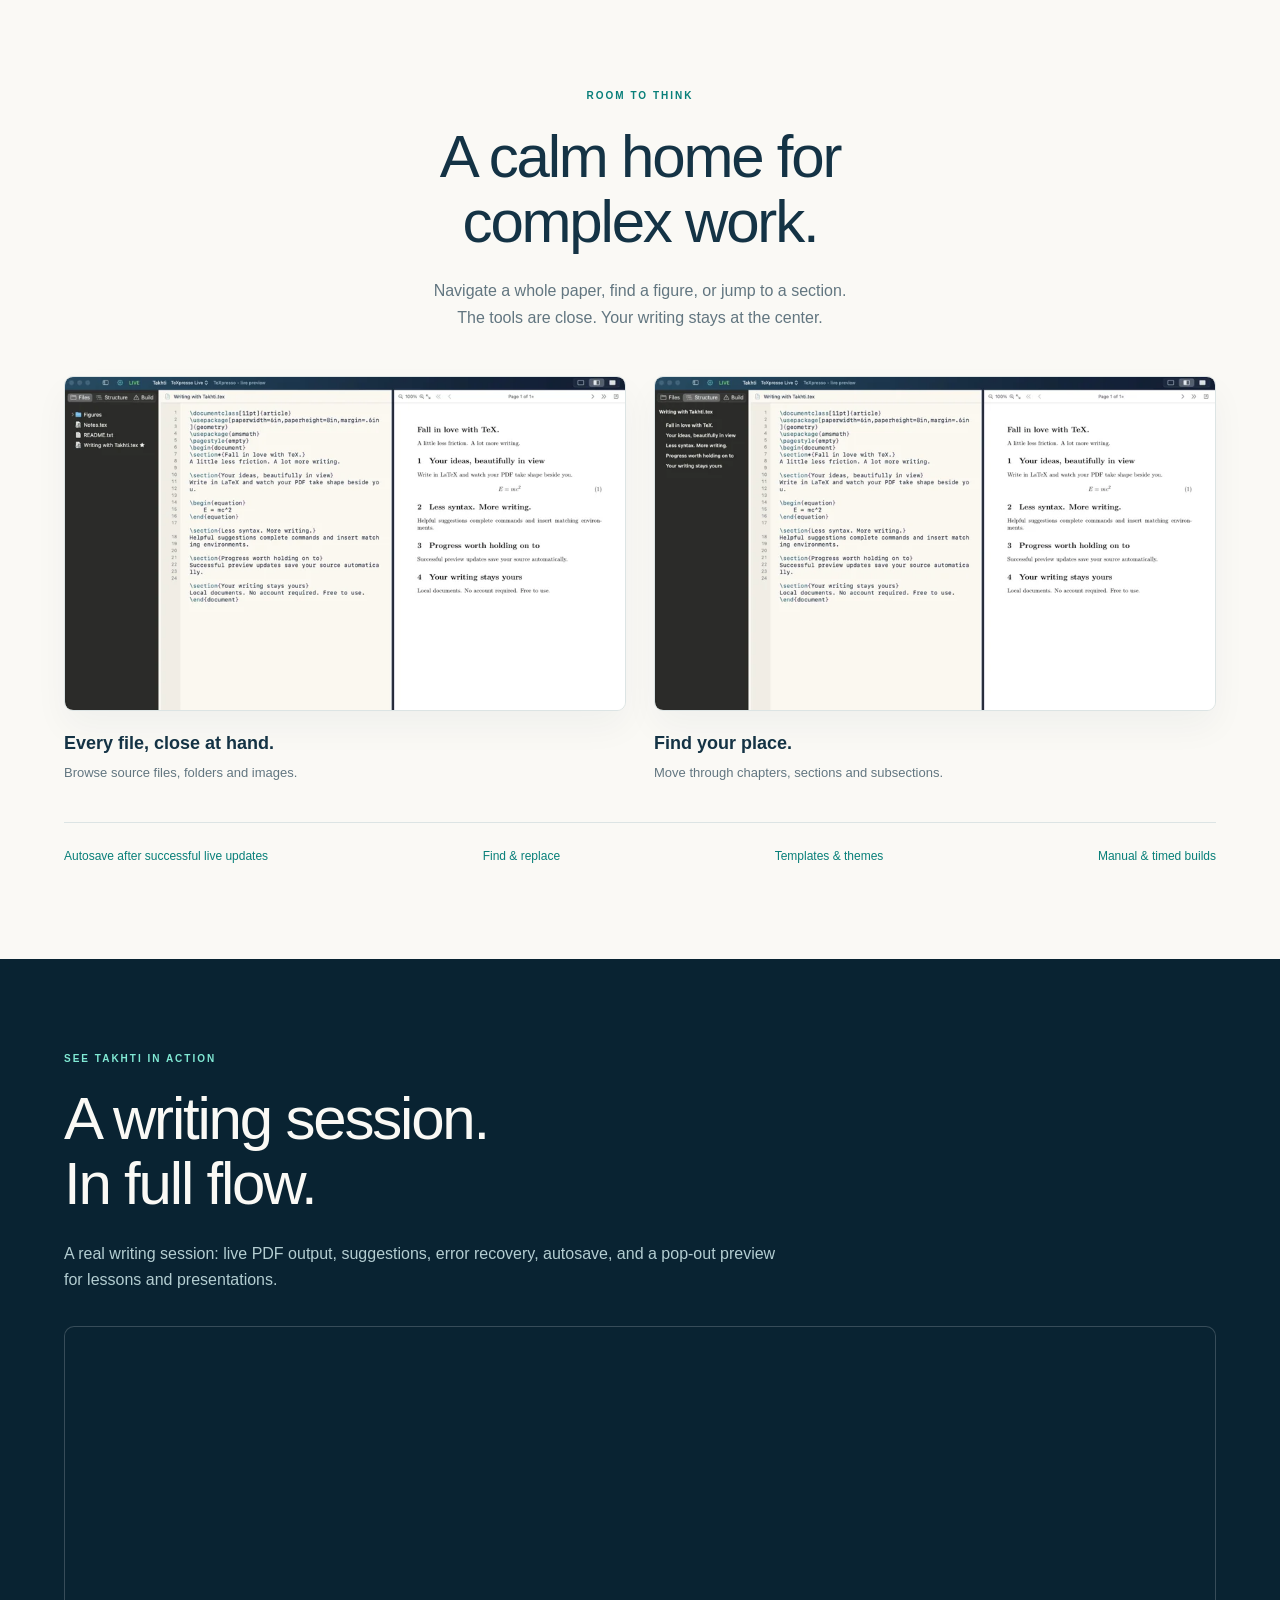
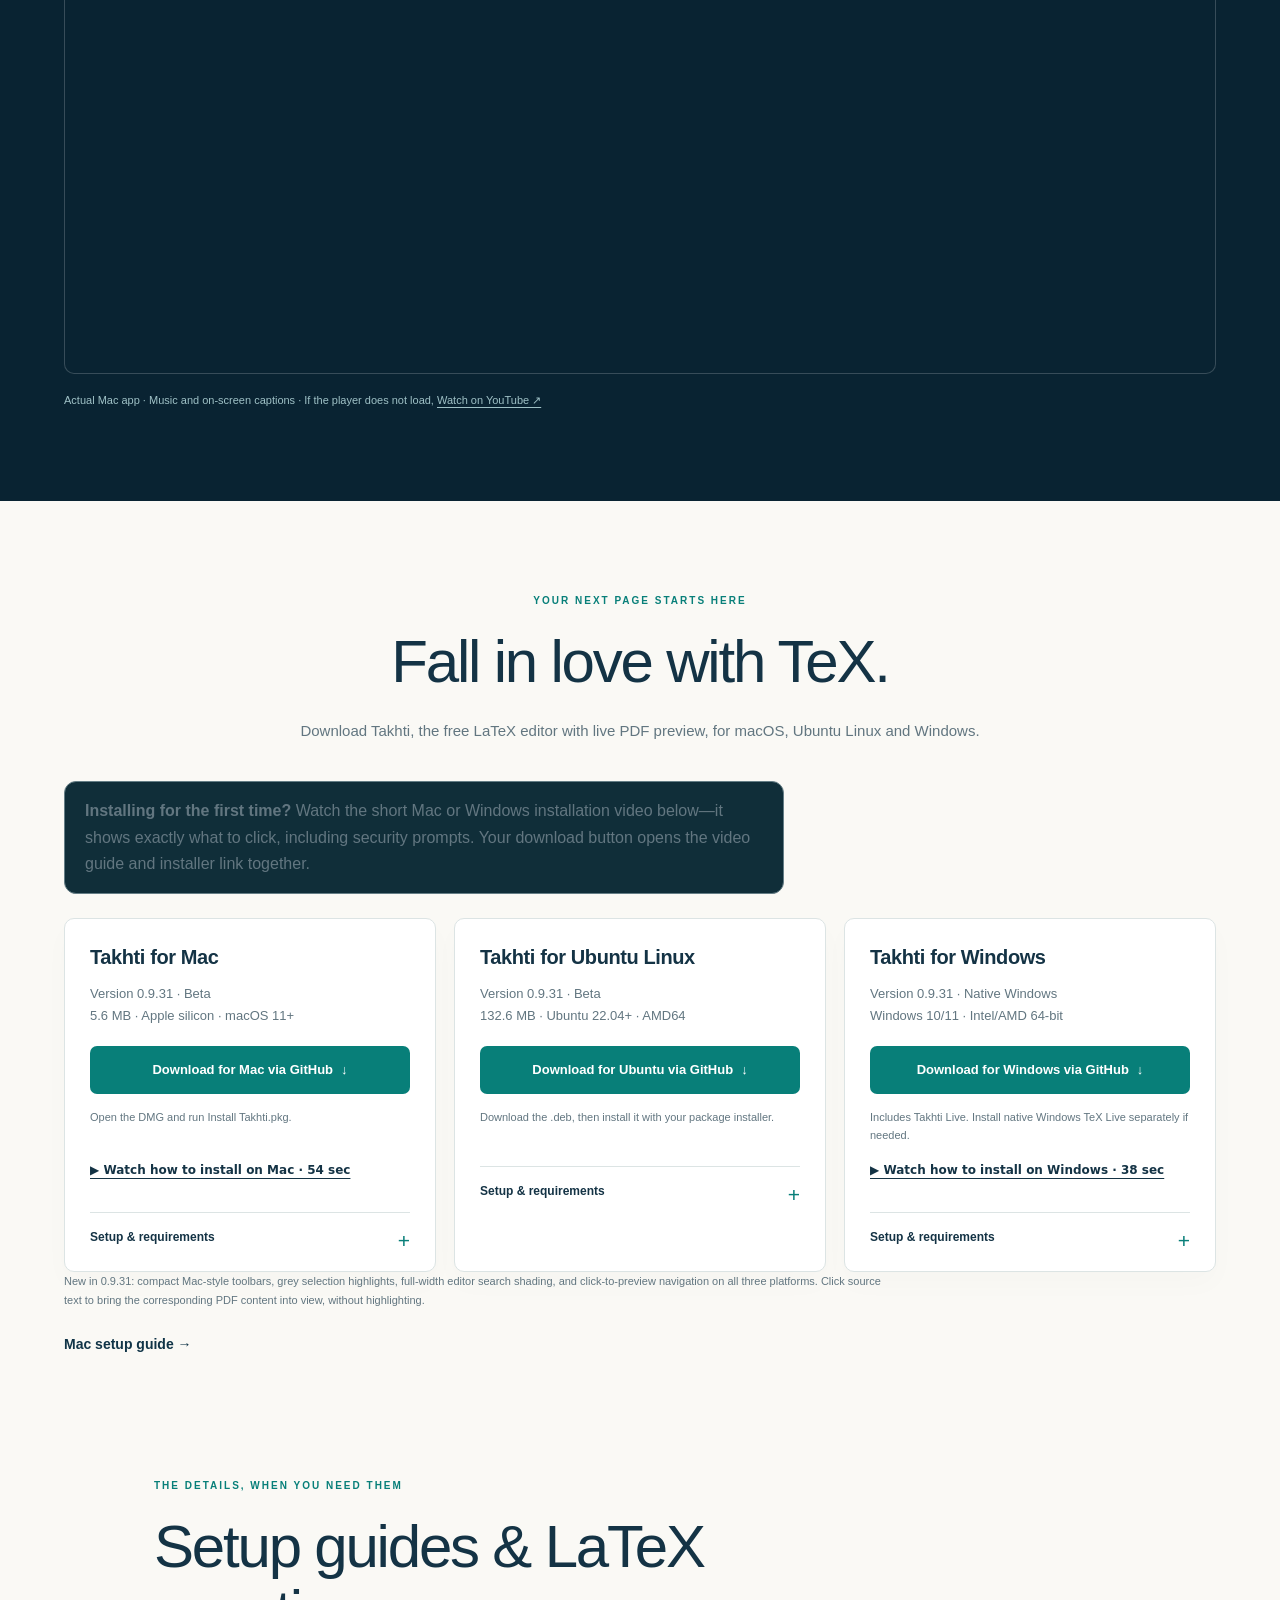
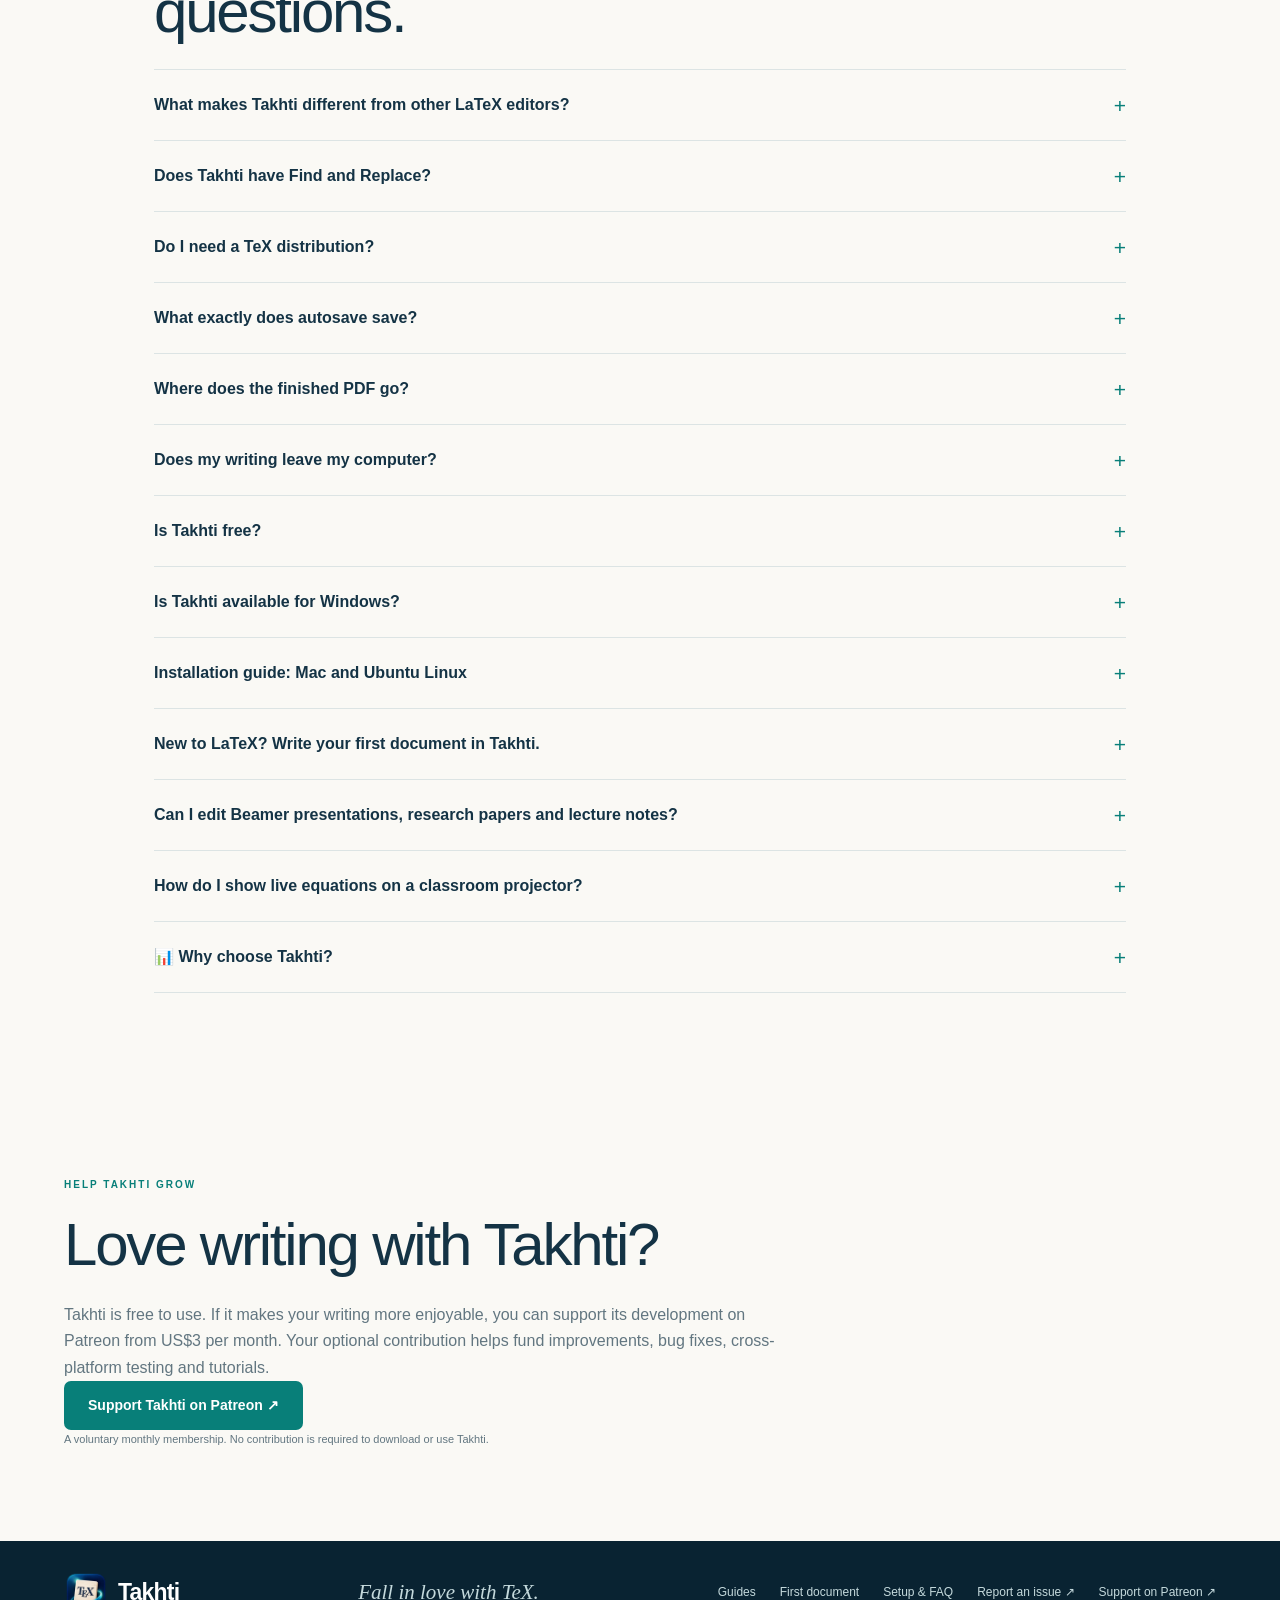
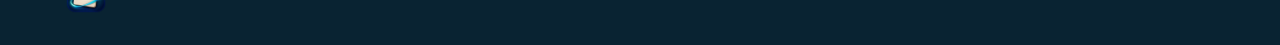
==== commit 5292c853: "Simplify installation guides to videos and highlight walkthroughs" ====
--- a/docs/index.html
+++ b/docs/index.html
@@ -1,4 +1,4 @@
 <!DOCTYPE html>
 
-<html lang="en"><head><meta charset="utf-8"/><meta content="width=device-width, initial-scale=1" name="viewport"/><meta content="Download Takhti, a free LaTeX editor for Mac, Ubuntu Linux and Windows. Enjoy live PDF preview, local editing, autocomplete and offline writing." name="description"/><meta content="#092332" name="theme-color"/><meta content="Free LaTeX Editor with Live PDF Preview | Takhti" property="og:title"/><meta content="Download Takhti, a free LaTeX editor for Mac, Ubuntu Linux and Windows. Enjoy live PDF preview, local editing, autocomplete and offline writing." property="og:description"/><meta content="website" property="og:type"/><meta content="https://textakhti.github.io/Takhti/" property="og:url"/><meta content="summary_large_image" name="twitter:card"/><meta content="Download Takhti, a free LaTeX editor for Mac, Ubuntu Linux and Windows. Enjoy live PDF preview, local editing, autocomplete and offline writing." name="twitter:description"/><meta content="https://textakhti.github.io/Takhti/live-preview-1600.webp" name="twitter:image"/><meta content="Takhti" property="og:site_name"/><meta content="en_US" property="og:locale"/><meta content="https://textakhti.github.io/Takhti/live-preview-1600.webp" property="og:image"/><meta content="Takhti LaTeX editor with source and live PDF preview" property="og:image:alt"/><meta content="Free LaTeX Editor with Live PDF Preview | Takhti" name="twitter:title"/><title>Free LaTeX Editor with Live PDF Preview | Takhti</title><link href="assets/takhti-icon-192.webp" rel="icon"/><link href="style.css?v=20261116-installation" rel="stylesheet"/><link href="https://textakhti.github.io/Takhti/" rel="canonical"/><script type="application/ld+json">{"@context": "https://schema.org", "@graph": [{"@type": "WebSite", "@id": "https://textakhti.github.io/Takhti/#website", "url": "https://textakhti.github.io/Takhti/", "name": "Takhti", "description": "Download Takhti, a free LaTeX editor for Mac, Ubuntu Linux and Windows. Enjoy live PDF preview, local editing, autocomplete and offline writing.", "inLanguage": "en"}, {"@type": "WebPage", "@id": "https://textakhti.github.io/Takhti/#webpage", "url": "https://textakhti.github.io/Takhti/", "name": "Free LaTeX Editor with Live PDF Preview | Takhti", "description": "Download Takhti, a free LaTeX editor for Mac, Ubuntu Linux and Windows. Enjoy live PDF preview, local editing, autocomplete and offline writing.", "inLanguage": "en", "isPartOf": {"@id": "https://textakhti.github.io/Takhti/#website"}, "about": {"@id": "https://textakhti.github.io/Takhti/#software"}, "primaryImageOfPage": {"@type": "ImageObject", "url": "https://textakhti.github.io/Takhti/live-preview-1600.webp"}}, {"@type": "SoftwareApplication", "@id": "https://textakhti.github.io/Takhti/#software", "name": "Takhti", "url": "https://textakhti.github.io/Takhti/", "description": "Download Takhti, a free LaTeX editor for Mac, Ubuntu Linux and Windows. Enjoy live PDF preview, local editing, autocomplete and offline writing.", "applicationCategory": "ProductivityApplication", "applicationSubCategory": "LaTeX editor", "operatingSystem": ["macOS 11 or later (Apple silicon)", "Ubuntu 22.04 or later (AMD64)", "Windows 10/11 x64"], "softwareVersion": "0.9.31", "screenshot": "https://textakhti.github.io/Takhti/live-preview-1600.webp", "image": "https://textakhti.github.io/Takhti/live-preview-1600.webp", "offers": {"@type": "Offer", "price": "0", "priceCurrency": "USD", "url": "https://textakhti.github.io/Takhti/#download"}, "downloadUrl": "https://github.com/TeXTakhti/Takhti/releases/latest", "softwareHelp": {"@type": "WebPage", "url": "https://textakhti.github.io/Takhti/#questions"}, "featureList": ["Incremental live PDF preview", "LaTeX command and environment completion", "Local document compilation", "Pop-out preview for teaching", "Autosave after successful live updates", "Project browser and document outline", "Find and replace"]}]}</script></head>
-<body><a class="skip" href="#main">Skip to content</a><header><a class="brand" href="#"><img alt="Takhti wooden writing-board icon" height="48" src="assets/takhti-icon-192.webp" width="48"/>Takhti</a><nav aria-label="Main navigation"><a href="#features">Features</a><a href="#teaching">Teaching</a><a href="#questions">Setup &amp; FAQ</a><a href="guides/">Guides</a><a href="https://github.com/TeXTakhti/Takhti" rel="noopener" target="_blank">GitHub ↗</a><a class="nav-button" href="#download">Download</a></nav></header><main id="main"><section aria-labelledby="hero-title" class="hero"><p class="eyebrow"><span class="live-dot"></span> INTRODUCING TAKHTI</p><h1 id="hero-title">Free LaTeX Editor<br/><em>with Live PDF Preview</em></h1><p class="hero-slogan">Fall in love with TeX.</p><p class="lead">Takhti is a free LaTeX editor for research papers, equations, theses and lecture notes. Write locally and see your PDF update as you type.</p><div class="hero-downloads"><a class="button" href="https://github.com/TeXTakhti/Takhti/releases/download/v0.9.31/Takhti-0.9.31-macOS.dmg">Download for Mac via GitHub <span aria-hidden="true">↓</span></a><a aria-label="Download Takhti LaTeX editor for Ubuntu Linux" class="button button-outline" href="https://github.com/TeXTakhti/Takhti/releases/download/v0.9.31/Takhti-0.9.31-Ubuntu-amd64.deb">Download for Ubuntu · GitHub ↓</a><a class="button button-outline" href="https://github.com/TeXTakhti/Takhti/releases/download/v0.9.31/Takhti-0.9.31-Windows-x64-Setup.exe" aria-label="Download Takhti for Windows">Download for Windows ↓</a></div><p class="hero-note">Free to use · No account required · macOS &amp; Ubuntu Linux</p><a class="watch-link" href="#watch"><span aria-hidden="true">▷</span> See Takhti in action</a><figure class="hero-screen"><div class="window-label"><span class="live-dot"></span> TAKHTI LIVE <span class="window-caption">Your source. Your output. Together.</span></div><img alt="Takhti desktop LaTeX editor in its navy and teal theme on macOS, with source code beside a live PDF preview" decoding="async" fetchpriority="high" height="1640" sizes="(max-width: 600px) calc(100vw - 48px), 1240px" src="assets/live-preview-1600.webp" srcset="assets/live-preview-800.webp 800w, assets/live-preview-1600.webp 1600w, assets/live-preview-2400.webp 2400w" width="2760"/><figcaption>Actual Takhti app on macOS. Live preview, without leaving your writing.</figcaption></figure></section><section aria-label="Why write with Takhti" class="section benefits" id="features"><article><span aria-hidden="true" class="feature-symbol">↯</span><h2>Live LaTeX preview.</h2><p>Takhti Live brings incremental PDF updates beside your source. Stay with your ideas instead of reaching for Compile.</p></article><article><span aria-hidden="true" class="feature-symbol">⌘</span><h2>Smarter LaTeX editing.</h2><p>Command suggestions, paired environments and clear error highlights help you keep moving through LaTeX. You can also edit Markdown with live equation rendering, or click TeX source to bring its PDF output into view.</p></article><article><span aria-hidden="true" class="feature-symbol">◇</span><h2>Local. Private. Yours.</h2><p>Local editing and compilation. No manuscript upload or Takhti account. Write offline after setup.</p></article><p class="related-link"><a href="live-preview/">Explore live PDF preview →</a></p></section><section class="teaching section" id="teaching"><p class="eyebrow">A BIGGER STAGE FOR YOUR IDEAS</p><h2>One screen to write.<br/>Another to inspire.</h2><p>Pop the live PDF preview into a separate window and move it to a second display or classroom projector. Keep your LaTeX source on your own screen while students follow the equations as you write.</p><img alt="Takhti LaTeX editor on a teacher’s screen and a separate live PDF preview with a function, derivative and integral for students" class="error-demo" decoding="async" height="1080" loading="lazy" sizes="(max-width: 600px) calc(100vw - 48px), 1240px" src="assets/teaching-preview-1600.webp" srcset="assets/teaching-preview-800.webp 800w, assets/teaching-preview-1600.webp 1600w, assets/teaching-preview-1920.webp 1920w" width="1920"/><p class="small">Two real Takhti windows shown side by side to illustrate the teacher and student displays. Close the preview window to bring it back into the editor.</p><p class="related-link"><a href="teaching/">Explore classroom use →</a></p></section><section class="section workspace" id="workspace"><div class="section-heading"><p class="eyebrow">ROOM TO THINK</p><h2>A calm home for<br/>complex work.</h2><p>Navigate a whole paper, find a figure, or jump to a section.<br/>The tools are close. Your writing stays at the center.</p></div><div class="workspace-grid"><figure><img alt="Takhti project file browser showing LaTeX source files and a figure beside the PDF preview" decoding="async" height="1640" loading="lazy" sizes="(max-width: 600px) calc(100vw - 48px), 560px" src="assets/project-files-1600.webp" srcset="assets/project-files-800.webp 800w, assets/project-files-1600.webp 1600w, assets/project-files-2400.webp 2400w" width="2760"/><figcaption><strong>Every file, close at hand.</strong> Browse source files, folders and images.</figcaption></figure><figure><img alt="Takhti document outline with sections and subsections for navigating a research paper" decoding="async" height="1640" loading="lazy" sizes="(max-width: 600px) calc(100vw - 48px), 560px" src="assets/document-structure-1600.webp" srcset="assets/document-structure-800.webp 800w, assets/document-structure-1600.webp 1600w, assets/document-structure-2400.webp 2400w" width="2760"/><figcaption><strong>Find your place.</strong> Move through chapters, sections and subsections.</figcaption></figure></div><div class="utility-strip"><span>Autosave after successful live updates</span><span>Find &amp; replace</span><span>Templates &amp; themes</span><span>Manual &amp; timed builds</span></div></section><section aria-labelledby="watch-title" class="section video-showcase" id="watch"><p class="eyebrow">SEE TAKHTI IN ACTION</p><h2 id="watch-title">A writing session.<br/>In full flow.</h2><p>A real writing session: live PDF output, suggestions, error recovery, autosave, and a pop-out preview for lessons and presentations.</p><div class="video-frame"><iframe title="Takhti live LaTeX editor feature tour and pop-out teaching demonstration" src="https://www.youtube-nocookie.com/embed/V9Gahk5-wYc?rel=0&amp;origin=https%3A%2F%2Ftextakhti.github.io" width="1280" height="720" referrerpolicy="strict-origin-when-cross-origin" loading="lazy" allow="accelerometer; autoplay; clipboard-write; encrypted-media; gyroscope; picture-in-picture; web-share" allowfullscreen></iframe></div><p class="small">Actual Mac app · Music and on-screen captions · If the player does not load, <a href="https://www.youtube.com/watch?v=V9Gahk5-wYc" rel="noopener" target="_blank">Watch on YouTube ↗</a></p></section><section class="download-section section" id="download"><div class="download-intro"><p class="eyebrow">YOUR NEXT PAGE STARTS HERE</p><h2>Fall in love with TeX.</h2><p>Download Takhti, the free LaTeX editor with live PDF preview, for macOS, Ubuntu Linux and Windows.</p></div><div class="download-grid"><article class="download-card"><h3>Takhti for Mac</h3><p>Version 0.9.31 · Beta<br/>5.6 MB · Apple silicon · macOS 11+</p><a class="button" href="https://github.com/TeXTakhti/Takhti/releases/download/v0.9.31/Takhti-0.9.31-macOS.dmg" rel="noopener" target="_blank">Download for Mac via GitHub <span aria-hidden="true">↓</span></a><p class="small">Open the DMG and run Install Takhti.pkg.</p><button class="installation-link" type="button" data-install-guide="mac">Watch the installation walkthrough · 32 sec</button><details><summary>Setup &amp; requirements</summary><p>Setup downloads the verified prebuilt live runtime (about 65 MB), then reuses an existing full MacTeX installation or downloads MacTeX (about 6.4 GB) if missing. Progress is shown in Takhti; interrupted MacTeX downloads can resume after a restart. macOS Installer asks for administrator approval. Installed packages are reused before fetching uncached compatible inputs. This beta is locally signed and has not been Apple-notarized.</p></details></article><article class="download-card"><h3>Takhti for Ubuntu Linux</h3><p>Version 0.9.31 · Beta<br/>132.6 MB · Ubuntu 22.04+ · AMD64</p><a class="button" href="https://github.com/TeXTakhti/Takhti/releases/download/v0.9.31/Takhti-0.9.31-Ubuntu-amd64.deb" rel="noopener" target="_blank">Download for Ubuntu via GitHub <span aria-hidden="true">↓</span></a><p class="small">Download the .deb, then install it with your package installer.</p><details><summary>Setup &amp; requirements</summary><p>First-run setup prepares Takhti Live and checks for TeX Live. If missing, full TeX Live is downloaded and installed (several GB), with progress and package details shown in setup. Downloaded and partial TeX Live packages are retained so setup can continue after an interruption. Administrator approval and internet access are needed. This is a test build; installation and runtime validation on Ubuntu are still pending.</p></details></article><article class="download-card"><h3>Takhti for Windows</h3><p>Version 0.9.31 · Native Windows<br/>Windows 10/11 · Intel/AMD 64-bit</p><a class="button" href="https://github.com/TeXTakhti/Takhti/releases/download/v0.9.31/Takhti-0.9.31-Windows-x64-Setup.exe" rel="noopener" target="_blank">Download for Windows via GitHub <span aria-hidden="true">↓</span></a><p class="small">Includes Takhti Live. Install native Windows TeX Live separately if needed.</p><button class="installation-link" type="button" data-install-guide="windows">Watch the installation walkthrough · 62 sec</button><details><summary>Setup &amp; requirements</summary><p>Run the setup .exe and open Takhti from the Start menu. This native Windows build works without WSL or Ubuntu. It includes the live engine and runtime libraries, and detects native TeX Live on your computer. A full TeX Live installation is recommended for research projects. <a href="https://tug.org/texlive/windows.html" target="_blank" rel="noopener">Get TeX Live for Windows</a>, then restart Takhti. TeX Live is a separate download and can require several GB. The Windows installer is unsigned. The packaged engine has been tested on Windows 10 and Windows 11; this newly packaged installer still needs a fresh installation test.</p></details></article></div><p class="small">New in 0.9.31: compact Mac-style toolbars, grey selection highlights, full-width editor search shading, and click-to-preview navigation on all three platforms. Click source text to bring the corresponding PDF content into view, without highlighting.</p><p class="related-link"><a href="mac/">Mac setup guide →</a></p></section><section class="questions section" id="questions"><p class="eyebrow">THE DETAILS, WHEN YOU NEED THEM</p><h2>Setup guides &amp; LaTeX questions.</h2><details><summary>What makes Takhti different from other LaTeX editors?</summary><p>Takhti combines incremental live PDF preview, LaTeX command suggestions, project navigation and a pop-out display in a focused desktop workspace. It is free to use. Takhti is available for Mac, Ubuntu Linux and Windows, with a native Windows version. Try it with your own project to see whether it suits your workflow.</p></details><details><summary>Does Takhti have Find and Replace?</summary><p>Yes. Open Find/Replace from the editor header, or press ⌘F on Mac and Ctrl+F on Ubuntu. You can navigate matches, replace one match or replace all, and undo replacements.</p></details><details><summary>Do I need a TeX distribution?</summary><p>Setup checks for a full TeX installation. On Mac, it first downloads the prebuilt Takhti Live runtime (about 65 MB), then downloads MacTeX (about 6.4 GB) if no full MacTeX installation is present. Ubuntu reuses TeX Live or installs the full distribution when missing. Progress and download details are displayed during setup. Standard builds try pdfLaTeX, then XeLaTeX, then LuaLaTeX. Private or nonstandard packages may still need to be supplied with your project.</p></details><details id="autosave-details"><summary>What exactly does autosave save?</summary><p>Save an untitled document once to choose its location. In Takhti Live mode, a successful live-preview update saves that source revision; only the pages needed for the preview may have been checked. Later pages can still contain errors. Timed and manual builds autosave on a successful full build. Use ⌘S on Mac or Ctrl+S on Ubuntu whenever you want to save the current text explicitly.</p></details><details><summary>Where does the finished PDF go?</summary><p>A full build saves the PDF alongside the project’s root .tex file. When closing builds are enabled and a document has a successful live-preview update and no current live-build failure, Takhti attempts a full build using the last successful source checkpoint. Settings lets you turn the closing build off and choose its compiler. If that build fails, the existing PDF is preserved and a brief dialog lets you close anyway or cancel.</p></details><details><summary>Does my writing leave my computer?</summary><p>Takhti’s editing and compilation run locally. It does not upload your documents for typesetting and does not require a Takhti account. Dependency setup, missing-package downloads and release checks contact external services. Update checks run automatically only after more than three days since the last successful check, and whenever About opens. Optional diagnostic reports include basic system and app details only. Takhti asks before sharing and shows the report for review; continuing opens a public GitHub issue form. Documents and raw logs are excluded. This website and GitHub downloads are separate services with their own privacy policies.</p></details><details><summary>Is Takhti free?</summary><p>Yes. Takhti is free to use, with no subscription required.</p></details><details><summary>Is Takhti available for Windows?</summary><p>Yes. The native Windows version includes Takhti Live and runs on Windows 10/11 x64 without WSL. Install native Windows TeX Live separately if needed. <a href="#download">Download Takhti for Windows</a>.</p></details><details><summary>Installation guide: Mac and Ubuntu Linux</summary><div class="answer"><h3>macOS</h3><p>Open the DMG and run Install Takhti.pkg. First-run setup checks for Takhti Live and a full TeX distribution, then offers to install missing components. Requires Apple silicon and macOS 11 or later.</p><h3>Ubuntu Linux</h3><p>Install the AMD64 DEB with your package manager, or run <code>sudo apt install ./Takhti-0.9.31-Ubuntu-amd64.deb</code>. Requires Ubuntu 22.04 or later on Intel/AMD 64-bit.</p><p>Version 0.9.31 for Mac and Ubuntu; native Windows version 0.9.31. The Mac app is not Apple-notarized. Ubuntu requires broader testing.</p></div></details><details id="beginner-guide"><summary>New to LaTeX? Write your first document in Takhti.</summary><div class="answer"><p>Install Takhti and complete the guided setup. Start with an article template, save your document as a <code>.tex</code> file, then select Takhti Live in the build-mode menu. Edit the text between <code>\begin{document}</code> and <code>\end{document}</code> to see the preview update.</p><p>For a heading, type <code>\section{}</code> and write its title inside the braces. For a displayed equation, insert an equation environment and enter <code>E=mc^2</code> between its matching begin and end commands. Suggestions help complete LaTeX commands and environments.</p><p>Use Find and Replace with Cmd+F on Mac or Ctrl+F on Ubuntu. If a line has an error, check its highlight and the Build sidebar. A successful live update checks the previewed content; use a full build before sharing the final PDF.</p><p><a href="#watch">Watch the real editing demonstration</a> or <a href="#download">download Takhti for your computer</a>.</p></div></details><details id="beamer-guide"><summary>Can I edit Beamer presentations, research papers and lecture notes?</summary><p>Yes. Open the project’s main LaTeX source file with its supporting files and figures in place. Use the project browser to find files and the document outline to navigate sections. Templates provide starting points for common document types, including presentations. Compatibility depends on the packages and features used by your project.</p></details><details id="teaching-guide"><summary>How do I show live equations on a classroom projector?</summary><p>Open the preview in a separate window using the pop-out button in the preview header. Move that window onto your second display or projector. Keep the editor on your own screen and type inside a complete LaTeX equation environment so students can follow the output as it changes. <a href="#teaching">See the teaching preview example</a>.</p></details><details class="comparison" id="compare"><summary>📊 Why choose Takhti? </summary><div aria-label="LaTeX editor comparison" class="table-scroll" role="region" tabindex="0"><table><caption>How Takhti Compares to the Competition</caption><thead><tr><th scope="col">Feature</th><th scope="col">Takhti</th><th scope="col">Overleaf</th><th scope="col">TeXstudio</th><th scope="col">VS Code + Extensions</th></tr></thead><tbody><tr><th scope="row">Interface Design</th><td>💎 Modern &amp; Minimal</td><td>💻 Cloud-heavy</td><td>🏛️ Outdated / Cluttered</td><td>🛠️ Complex Setup</td></tr><tr><th scope="row">Offline Reliability</th><td>✅ 100% Native</td><td>❌ Requires Internet</td><td>✅ Native</td><td>✅ Native</td></tr><tr><th scope="row">Preview speed</th><td>⚡ Instant</td><td>⌛ Dependent on browser</td><td>⌛ Moderate</td><td>⌛ Heavy Load</td></tr><tr><th scope="row">Learning Curve</th><td>🌱 Easy</td><td>🌱 Easy</td><td>🪵 Steep</td><td>🪵 Complex for beginners</td></tr></tbody></table></div></details></section><section class="section" id="support"><p class="eyebrow">HELP TAKHTI GROW</p><h2>Love writing with Takhti?</h2><p>Takhti is free to use. If it makes your writing more enjoyable, you can support its development on Patreon from US$3 per month. Your optional contribution helps fund improvements, bug fixes, cross-platform testing and tutorials.</p><p><a class="button" href="https://www.patreon.com/TakhtiEditor" target="_blank" rel="noopener">Support Takhti on Patreon ↗</a></p><p class="small">A voluntary monthly membership. No contribution is required to download or use Takhti.</p></section></main><footer><a class="brand" href="#"><img alt="" height="44" src="assets/takhti-icon-192.webp" width="44"/>Takhti</a><p>Fall in love with TeX.</p><div><a href="guides/">Guides</a><a href="#beginner-guide">First document</a><a href="#questions">Setup &amp; FAQ</a><a href="https://github.com/TeXTakhti/Takhti/issues">Report an issue ↗</a><a href="https://www.patreon.com/TakhtiEditor" target="_blank" rel="noopener">Support on Patreon ↗</a></div></footer><dialog class="installation-guide" id="installation-guide" aria-labelledby="installation-title" aria-describedby="installation-duration"><div class="installation-heading"><div><h2 id="installation-title">Install Takhti</h2><p id="installation-duration"></p></div><button type="button" id="installation-close" aria-label="Close installation walkthrough">×</button></div><div class="installation-formats" role="group" aria-label="Walkthrough format"><button type="button" id="installation-show-video" aria-pressed="true">Video</button><button type="button" id="installation-show-gif" aria-pressed="false">Animated GIF</button></div><div class="installation-media"><video id="installation-video" controls playsinline muted preload="none" aria-label="Recorded installation walkthrough"></video><img id="installation-gif" hidden alt="Recorded installation walkthrough"/></div><ol id="installation-steps"></ol><p id="installation-note" class="installation-note"></p><div class="installation-actions"><a class="button" id="installation-download" href="#download" target="_blank" rel="noopener">Download installer via GitHub ↓</a><a id="installation-gif-file" href="#download" download>Save the GIF</a></div></dialog><script src="download-guide.js?v=20261116" defer></script></body></html>
+<html lang="en"><head><meta charset="utf-8"/><meta content="width=device-width, initial-scale=1" name="viewport"/><meta content="Download Takhti, a free LaTeX editor for Mac, Ubuntu Linux and Windows. Enjoy live PDF preview, local editing, autocomplete and offline writing." name="description"/><meta content="#092332" name="theme-color"/><meta content="Free LaTeX Editor with Live PDF Preview | Takhti" property="og:title"/><meta content="Download Takhti, a free LaTeX editor for Mac, Ubuntu Linux and Windows. Enjoy live PDF preview, local editing, autocomplete and offline writing." property="og:description"/><meta content="website" property="og:type"/><meta content="https://textakhti.github.io/Takhti/" property="og:url"/><meta content="summary_large_image" name="twitter:card"/><meta content="Download Takhti, a free LaTeX editor for Mac, Ubuntu Linux and Windows. Enjoy live PDF preview, local editing, autocomplete and offline writing." name="twitter:description"/><meta content="https://textakhti.github.io/Takhti/live-preview-1600.webp" name="twitter:image"/><meta content="Takhti" property="og:site_name"/><meta content="en_US" property="og:locale"/><meta content="https://textakhti.github.io/Takhti/live-preview-1600.webp" property="og:image"/><meta content="Takhti LaTeX editor with source and live PDF preview" property="og:image:alt"/><meta content="Free LaTeX Editor with Live PDF Preview | Takhti" name="twitter:title"/><title>Free LaTeX Editor with Live PDF Preview | Takhti</title><link href="assets/takhti-icon-192.webp" rel="icon"/><link href="style.css?v=20261116-video-only" rel="stylesheet"/><link href="https://textakhti.github.io/Takhti/" rel="canonical"/><script type="application/ld+json">{"@context": "https://schema.org", "@graph": [{"@type": "WebSite", "@id": "https://textakhti.github.io/Takhti/#website", "url": "https://textakhti.github.io/Takhti/", "name": "Takhti", "description": "Download Takhti, a free LaTeX editor for Mac, Ubuntu Linux and Windows. Enjoy live PDF preview, local editing, autocomplete and offline writing.", "inLanguage": "en"}, {"@type": "WebPage", "@id": "https://textakhti.github.io/Takhti/#webpage", "url": "https://textakhti.github.io/Takhti/", "name": "Free LaTeX Editor with Live PDF Preview | Takhti", "description": "Download Takhti, a free LaTeX editor for Mac, Ubuntu Linux and Windows. Enjoy live PDF preview, local editing, autocomplete and offline writing.", "inLanguage": "en", "isPartOf": {"@id": "https://textakhti.github.io/Takhti/#website"}, "about": {"@id": "https://textakhti.github.io/Takhti/#software"}, "primaryImageOfPage": {"@type": "ImageObject", "url": "https://textakhti.github.io/Takhti/live-preview-1600.webp"}}, {"@type": "SoftwareApplication", "@id": "https://textakhti.github.io/Takhti/#software", "name": "Takhti", "url": "https://textakhti.github.io/Takhti/", "description": "Download Takhti, a free LaTeX editor for Mac, Ubuntu Linux and Windows. Enjoy live PDF preview, local editing, autocomplete and offline writing.", "applicationCategory": "ProductivityApplication", "applicationSubCategory": "LaTeX editor", "operatingSystem": ["macOS 11 or later (Apple silicon)", "Ubuntu 22.04 or later (AMD64)", "Windows 10/11 x64"], "softwareVersion": "0.9.31", "screenshot": "https://textakhti.github.io/Takhti/live-preview-1600.webp", "image": "https://textakhti.github.io/Takhti/live-preview-1600.webp", "offers": {"@type": "Offer", "price": "0", "priceCurrency": "USD", "url": "https://textakhti.github.io/Takhti/#download"}, "downloadUrl": "https://github.com/TeXTakhti/Takhti/releases/latest", "softwareHelp": {"@type": "WebPage", "url": "https://textakhti.github.io/Takhti/#questions"}, "featureList": ["Incremental live PDF preview", "LaTeX command and environment completion", "Local document compilation", "Pop-out preview for teaching", "Autosave after successful live updates", "Project browser and document outline", "Find and replace"]}]}</script></head>
+<body><a class="skip" href="#main">Skip to content</a><header><a class="brand" href="#"><img alt="Takhti wooden writing-board icon" height="48" src="assets/takhti-icon-192.webp" width="48"/>Takhti</a><nav aria-label="Main navigation"><a href="#features">Features</a><a href="#teaching">Teaching</a><a href="#questions">Setup &amp; FAQ</a><a href="guides/">Guides</a><a href="https://github.com/TeXTakhti/Takhti" rel="noopener" target="_blank">GitHub ↗</a><a class="nav-button" href="#download">Download</a></nav></header><main id="main"><section aria-labelledby="hero-title" class="hero"><p class="eyebrow"><span class="live-dot"></span> INTRODUCING TAKHTI</p><h1 id="hero-title">Free LaTeX Editor<br/><em>with Live PDF Preview</em></h1><p class="hero-slogan">Fall in love with TeX.</p><p class="lead">Takhti is a free LaTeX editor for research papers, equations, theses and lecture notes. Write locally and see your PDF update as you type.</p><div class="hero-downloads"><a class="button" href="https://github.com/TeXTakhti/Takhti/releases/download/v0.9.31/Takhti-0.9.31-macOS.dmg">Download for Mac via GitHub <span aria-hidden="true">↓</span></a><a aria-label="Download Takhti LaTeX editor for Ubuntu Linux" class="button button-outline" href="https://github.com/TeXTakhti/Takhti/releases/download/v0.9.31/Takhti-0.9.31-Ubuntu-amd64.deb">Download for Ubuntu · GitHub ↓</a><a class="button button-outline" href="https://github.com/TeXTakhti/Takhti/releases/download/v0.9.31/Takhti-0.9.31-Windows-x64-Setup.exe" aria-label="Download Takhti for Windows">Download for Windows ↓</a></div><p class="hero-note">Free to use · No account required · macOS &amp; Ubuntu Linux</p><a class="watch-link" href="#watch"><span aria-hidden="true">▷</span> See Takhti in action</a><figure class="hero-screen"><div class="window-label"><span class="live-dot"></span> TAKHTI LIVE <span class="window-caption">Your source. Your output. Together.</span></div><img alt="Takhti desktop LaTeX editor in its navy and teal theme on macOS, with source code beside a live PDF preview" decoding="async" fetchpriority="high" height="1640" sizes="(max-width: 600px) calc(100vw - 48px), 1240px" src="assets/live-preview-1600.webp" srcset="assets/live-preview-800.webp 800w, assets/live-preview-1600.webp 1600w, assets/live-preview-2400.webp 2400w" width="2760"/><figcaption>Actual Takhti app on macOS. Live preview, without leaving your writing.</figcaption></figure></section><section aria-label="Why write with Takhti" class="section benefits" id="features"><article><span aria-hidden="true" class="feature-symbol">↯</span><h2>Live LaTeX preview.</h2><p>Takhti Live brings incremental PDF updates beside your source. Stay with your ideas instead of reaching for Compile.</p></article><article><span aria-hidden="true" class="feature-symbol">⌘</span><h2>Smarter LaTeX editing.</h2><p>Command suggestions, paired environments and clear error highlights help you keep moving through LaTeX. You can also edit Markdown with live equation rendering, or click TeX source to bring its PDF output into view.</p></article><article><span aria-hidden="true" class="feature-symbol">◇</span><h2>Local. Private. Yours.</h2><p>Local editing and compilation. No manuscript upload or Takhti account. Write offline after setup.</p></article><p class="related-link"><a href="live-preview/">Explore live PDF preview →</a></p></section><section class="teaching section" id="teaching"><p class="eyebrow">A BIGGER STAGE FOR YOUR IDEAS</p><h2>One screen to write.<br/>Another to inspire.</h2><p>Pop the live PDF preview into a separate window and move it to a second display or classroom projector. Keep your LaTeX source on your own screen while students follow the equations as you write.</p><img alt="Takhti LaTeX editor on a teacher’s screen and a separate live PDF preview with a function, derivative and integral for students" class="error-demo" decoding="async" height="1080" loading="lazy" sizes="(max-width: 600px) calc(100vw - 48px), 1240px" src="assets/teaching-preview-1600.webp" srcset="assets/teaching-preview-800.webp 800w, assets/teaching-preview-1600.webp 1600w, assets/teaching-preview-1920.webp 1920w" width="1920"/><p class="small">Two real Takhti windows shown side by side to illustrate the teacher and student displays. Close the preview window to bring it back into the editor.</p><p class="related-link"><a href="teaching/">Explore classroom use →</a></p></section><section class="section workspace" id="workspace"><div class="section-heading"><p class="eyebrow">ROOM TO THINK</p><h2>A calm home for<br/>complex work.</h2><p>Navigate a whole paper, find a figure, or jump to a section.<br/>The tools are close. Your writing stays at the center.</p></div><div class="workspace-grid"><figure><img alt="Takhti project file browser showing LaTeX source files and a figure beside the PDF preview" decoding="async" height="1640" loading="lazy" sizes="(max-width: 600px) calc(100vw - 48px), 560px" src="assets/project-files-1600.webp" srcset="assets/project-files-800.webp 800w, assets/project-files-1600.webp 1600w, assets/project-files-2400.webp 2400w" width="2760"/><figcaption><strong>Every file, close at hand.</strong> Browse source files, folders and images.</figcaption></figure><figure><img alt="Takhti document outline with sections and subsections for navigating a research paper" decoding="async" height="1640" loading="lazy" sizes="(max-width: 600px) calc(100vw - 48px), 560px" src="assets/document-structure-1600.webp" srcset="assets/document-structure-800.webp 800w, assets/document-structure-1600.webp 1600w, assets/document-structure-2400.webp 2400w" width="2760"/><figcaption><strong>Find your place.</strong> Move through chapters, sections and subsections.</figcaption></figure></div><div class="utility-strip"><span>Autosave after successful live updates</span><span>Find &amp; replace</span><span>Templates &amp; themes</span><span>Manual &amp; timed builds</span></div></section><section aria-labelledby="watch-title" class="section video-showcase" id="watch"><p class="eyebrow">SEE TAKHTI IN ACTION</p><h2 id="watch-title">A writing session.<br/>In full flow.</h2><p>A real writing session: live PDF output, suggestions, error recovery, autosave, and a pop-out preview for lessons and presentations.</p><div class="video-frame"><iframe title="Takhti live LaTeX editor feature tour and pop-out teaching demonstration" src="https://www.youtube-nocookie.com/embed/V9Gahk5-wYc?rel=0&amp;origin=https%3A%2F%2Ftextakhti.github.io" width="1280" height="720" referrerpolicy="strict-origin-when-cross-origin" loading="lazy" allow="accelerometer; autoplay; clipboard-write; encrypted-media; gyroscope; picture-in-picture; web-share" allowfullscreen></iframe></div><p class="small">Actual Mac app · Music and on-screen captions · If the player does not load, <a href="https://www.youtube.com/watch?v=V9Gahk5-wYc" rel="noopener" target="_blank">Watch on YouTube ↗</a></p></section><section class="download-section section" id="download"><div class="download-intro"><p class="eyebrow">YOUR NEXT PAGE STARTS HERE</p><h2>Fall in love with TeX.</h2><p>Download Takhti, the free LaTeX editor with live PDF preview, for macOS, Ubuntu Linux and Windows.</p></div><p class="installation-callout"><strong>Installing for the first time?</strong> Watch the short Mac or Windows installation video below—it shows exactly what to click, including security prompts. Your download button opens the video guide and installer link together.</p><div class="download-grid"><article class="download-card"><h3>Takhti for Mac</h3><p>Version 0.9.31 · Beta<br/>5.6 MB · Apple silicon · macOS 11+</p><a class="button" href="https://github.com/TeXTakhti/Takhti/releases/download/v0.9.31/Takhti-0.9.31-macOS.dmg" rel="noopener" target="_blank">Download for Mac via GitHub <span aria-hidden="true">↓</span></a><p class="small">Open the DMG and run Install Takhti.pkg.</p><button class="installation-link" type="button" data-install-guide="mac">▶ Watch how to install on Mac · 54 sec</button><details><summary>Setup &amp; requirements</summary><p>Setup downloads the verified prebuilt live runtime (about 65 MB), then reuses an existing full MacTeX installation or downloads MacTeX (about 6.4 GB) if missing. Progress is shown in Takhti; interrupted MacTeX downloads can resume after a restart. macOS Installer asks for administrator approval. Installed packages are reused before fetching uncached compatible inputs. This beta is locally signed and has not been Apple-notarized.</p></details></article><article class="download-card"><h3>Takhti for Ubuntu Linux</h3><p>Version 0.9.31 · Beta<br/>132.6 MB · Ubuntu 22.04+ · AMD64</p><a class="button" href="https://github.com/TeXTakhti/Takhti/releases/download/v0.9.31/Takhti-0.9.31-Ubuntu-amd64.deb" rel="noopener" target="_blank">Download for Ubuntu via GitHub <span aria-hidden="true">↓</span></a><p class="small">Download the .deb, then install it with your package installer.</p><details><summary>Setup &amp; requirements</summary><p>First-run setup prepares Takhti Live and checks for TeX Live. If missing, full TeX Live is downloaded and installed (several GB), with progress and package details shown in setup. Downloaded and partial TeX Live packages are retained so setup can continue after an interruption. Administrator approval and internet access are needed. This is a test build; installation and runtime validation on Ubuntu are still pending.</p></details></article><article class="download-card"><h3>Takhti for Windows</h3><p>Version 0.9.31 · Native Windows<br/>Windows 10/11 · Intel/AMD 64-bit</p><a class="button" href="https://github.com/TeXTakhti/Takhti/releases/download/v0.9.31/Takhti-0.9.31-Windows-x64-Setup.exe" rel="noopener" target="_blank">Download for Windows via GitHub <span aria-hidden="true">↓</span></a><p class="small">Includes Takhti Live. Install native Windows TeX Live separately if needed.</p><button class="installation-link" type="button" data-install-guide="windows">▶ Watch how to install on Windows · 38 sec</button><details><summary>Setup &amp; requirements</summary><p>Run the setup .exe and open Takhti from the Start menu. This native Windows build works without WSL or Ubuntu. It includes the live engine and runtime libraries, and detects native TeX Live on your computer. A full TeX Live installation is recommended for research projects. <a href="https://tug.org/texlive/windows.html" target="_blank" rel="noopener">Get TeX Live for Windows</a>, then restart Takhti. TeX Live is a separate download and can require several GB. The Windows installer is unsigned. The packaged engine has been tested on Windows 10 and Windows 11; this newly packaged installer still needs a fresh installation test.</p></details></article></div><p class="small">New in 0.9.31: compact Mac-style toolbars, grey selection highlights, full-width editor search shading, and click-to-preview navigation on all three platforms. Click source text to bring the corresponding PDF content into view, without highlighting.</p><p class="related-link"><a href="mac/">Mac setup guide →</a></p></section><section class="questions section" id="questions"><p class="eyebrow">THE DETAILS, WHEN YOU NEED THEM</p><h2>Setup guides &amp; LaTeX questions.</h2><details><summary>What makes Takhti different from other LaTeX editors?</summary><p>Takhti combines incremental live PDF preview, LaTeX command suggestions, project navigation and a pop-out display in a focused desktop workspace. It is free to use. Takhti is available for Mac, Ubuntu Linux and Windows, with a native Windows version. Try it with your own project to see whether it suits your workflow.</p></details><details><summary>Does Takhti have Find and Replace?</summary><p>Yes. Open Find/Replace from the editor header, or press ⌘F on Mac and Ctrl+F on Ubuntu. You can navigate matches, replace one match or replace all, and undo replacements.</p></details><details><summary>Do I need a TeX distribution?</summary><p>Setup checks for a full TeX installation. On Mac, it first downloads the prebuilt Takhti Live runtime (about 65 MB), then downloads MacTeX (about 6.4 GB) if no full MacTeX installation is present. Ubuntu reuses TeX Live or installs the full distribution when missing. Progress and download details are displayed during setup. Standard builds try pdfLaTeX, then XeLaTeX, then LuaLaTeX. Private or nonstandard packages may still need to be supplied with your project.</p></details><details id="autosave-details"><summary>What exactly does autosave save?</summary><p>Save an untitled document once to choose its location. In Takhti Live mode, a successful live-preview update saves that source revision; only the pages needed for the preview may have been checked. Later pages can still contain errors. Timed and manual builds autosave on a successful full build. Use ⌘S on Mac or Ctrl+S on Ubuntu whenever you want to save the current text explicitly.</p></details><details><summary>Where does the finished PDF go?</summary><p>A full build saves the PDF alongside the project’s root .tex file. When closing builds are enabled and a document has a successful live-preview update and no current live-build failure, Takhti attempts a full build using the last successful source checkpoint. Settings lets you turn the closing build off and choose its compiler. If that build fails, the existing PDF is preserved and a brief dialog lets you close anyway or cancel.</p></details><details><summary>Does my writing leave my computer?</summary><p>Takhti’s editing and compilation run locally. It does not upload your documents for typesetting and does not require a Takhti account. Dependency setup, missing-package downloads and release checks contact external services. Update checks run automatically only after more than three days since the last successful check, and whenever About opens. Optional diagnostic reports include basic system and app details only. Takhti asks before sharing and shows the report for review; continuing opens a public GitHub issue form. Documents and raw logs are excluded. This website and GitHub downloads are separate services with their own privacy policies.</p></details><details><summary>Is Takhti free?</summary><p>Yes. Takhti is free to use, with no subscription required.</p></details><details><summary>Is Takhti available for Windows?</summary><p>Yes. The native Windows version includes Takhti Live and runs on Windows 10/11 x64 without WSL. Install native Windows TeX Live separately if needed. <a href="#download">Download Takhti for Windows</a>.</p></details><details><summary>Installation guide: Mac and Ubuntu Linux</summary><div class="answer"><h3>macOS</h3><p>Open the DMG and run Install Takhti.pkg. First-run setup checks for Takhti Live and a full TeX distribution, then offers to install missing components. Requires Apple silicon and macOS 11 or later.</p><h3>Ubuntu Linux</h3><p>Install the AMD64 DEB with your package manager, or run <code>sudo apt install ./Takhti-0.9.31-Ubuntu-amd64.deb</code>. Requires Ubuntu 22.04 or later on Intel/AMD 64-bit.</p><p>Version 0.9.31 for Mac and Ubuntu; native Windows version 0.9.31. The Mac app is not Apple-notarized. Ubuntu requires broader testing.</p></div></details><details id="beginner-guide"><summary>New to LaTeX? Write your first document in Takhti.</summary><div class="answer"><p>Install Takhti and complete the guided setup. Start with an article template, save your document as a <code>.tex</code> file, then select Takhti Live in the build-mode menu. Edit the text between <code>\begin{document}</code> and <code>\end{document}</code> to see the preview update.</p><p>For a heading, type <code>\section{}</code> and write its title inside the braces. For a displayed equation, insert an equation environment and enter <code>E=mc^2</code> between its matching begin and end commands. Suggestions help complete LaTeX commands and environments.</p><p>Use Find and Replace with Cmd+F on Mac or Ctrl+F on Ubuntu. If a line has an error, check its highlight and the Build sidebar. A successful live update checks the previewed content; use a full build before sharing the final PDF.</p><p><a href="#watch">Watch the real editing demonstration</a> or <a href="#download">download Takhti for your computer</a>.</p></div></details><details id="beamer-guide"><summary>Can I edit Beamer presentations, research papers and lecture notes?</summary><p>Yes. Open the project’s main LaTeX source file with its supporting files and figures in place. Use the project browser to find files and the document outline to navigate sections. Templates provide starting points for common document types, including presentations. Compatibility depends on the packages and features used by your project.</p></details><details id="teaching-guide"><summary>How do I show live equations on a classroom projector?</summary><p>Open the preview in a separate window using the pop-out button in the preview header. Move that window onto your second display or projector. Keep the editor on your own screen and type inside a complete LaTeX equation environment so students can follow the output as it changes. <a href="#teaching">See the teaching preview example</a>.</p></details><details class="comparison" id="compare"><summary>📊 Why choose Takhti? </summary><div aria-label="LaTeX editor comparison" class="table-scroll" role="region" tabindex="0"><table><caption>How Takhti Compares to the Competition</caption><thead><tr><th scope="col">Feature</th><th scope="col">Takhti</th><th scope="col">Overleaf</th><th scope="col">TeXstudio</th><th scope="col">VS Code + Extensions</th></tr></thead><tbody><tr><th scope="row">Interface Design</th><td>💎 Modern &amp; Minimal</td><td>💻 Cloud-heavy</td><td>🏛️ Outdated / Cluttered</td><td>🛠️ Complex Setup</td></tr><tr><th scope="row">Offline Reliability</th><td>✅ 100% Native</td><td>❌ Requires Internet</td><td>✅ Native</td><td>✅ Native</td></tr><tr><th scope="row">Preview speed</th><td>⚡ Instant</td><td>⌛ Dependent on browser</td><td>⌛ Moderate</td><td>⌛ Heavy Load</td></tr><tr><th scope="row">Learning Curve</th><td>🌱 Easy</td><td>🌱 Easy</td><td>🪵 Steep</td><td>🪵 Complex for beginners</td></tr></tbody></table></div></details></section><section class="section" id="support"><p class="eyebrow">HELP TAKHTI GROW</p><h2>Love writing with Takhti?</h2><p>Takhti is free to use. If it makes your writing more enjoyable, you can support its development on Patreon from US$3 per month. Your optional contribution helps fund improvements, bug fixes, cross-platform testing and tutorials.</p><p><a class="button" href="https://www.patreon.com/TakhtiEditor" target="_blank" rel="noopener">Support Takhti on Patreon ↗</a></p><p class="small">A voluntary monthly membership. No contribution is required to download or use Takhti.</p></section></main><footer><a class="brand" href="#"><img alt="" height="44" src="assets/takhti-icon-192.webp" width="44"/>Takhti</a><p>Fall in love with TeX.</p><div><a href="guides/">Guides</a><a href="#beginner-guide">First document</a><a href="#questions">Setup &amp; FAQ</a><a href="https://github.com/TeXTakhti/Takhti/issues">Report an issue ↗</a><a href="https://www.patreon.com/TakhtiEditor" target="_blank" rel="noopener">Support on Patreon ↗</a></div></footer><dialog class="installation-guide" id="installation-guide" aria-labelledby="installation-title" aria-describedby="installation-duration"><div class="installation-heading"><div><h2 id="installation-title">Install Takhti</h2><p id="installation-duration"></p></div><button type="button" id="installation-close" aria-label="Close installation walkthrough">×</button></div><div class="installation-media"><video id="installation-video" controls playsinline muted preload="none" aria-label="Recorded installation walkthrough"></video></div><ol id="installation-steps"></ol><p id="installation-note" class="installation-note"></p><div class="installation-actions"><a class="button" id="installation-download" href="#download" target="_blank" rel="noopener">Download installer via GitHub ↓</a></div></dialog><script src="download-guide.js?v=20261116-video-only" defer></script></body></html>
--- a/docs/style.css
+++ b/docs/style.css
@@ -16,3 +16,5 @@
 #installation-steps{font-size:14px;margin:18px 0 10px;padding-left:22px;line-height:1.7}.installation-note{font-size:12px;line-height:1.6;color:#425d67}.installation-actions{display:flex;align-items:center;gap:20px;flex-wrap:wrap;margin-top:18px}.installation-actions>a:not(.button){font-size:12px;text-decoration:underline;text-underline-offset:3px}
 .installation-guide button:focus-visible{outline:3px solid #dfab58;outline-offset:3px}
 @media(max-width:600px){.installation-guide{padding:17px;max-height:94vh}.installation-heading h2{font-size:23px}.installation-actions .button{width:100%}.installation-media video,.installation-media img{max-height:43vh}}
+
+.installation-callout{padding:1rem 1.25rem;border:1px solid #657e86;border-radius:12px;background:#102e39;color:#f6f0e5;margin:1.5rem 0}.installation-link{display:block;font-weight:700;text-decoration:underline;text-underline-offset:4px;padding:.75rem 0}
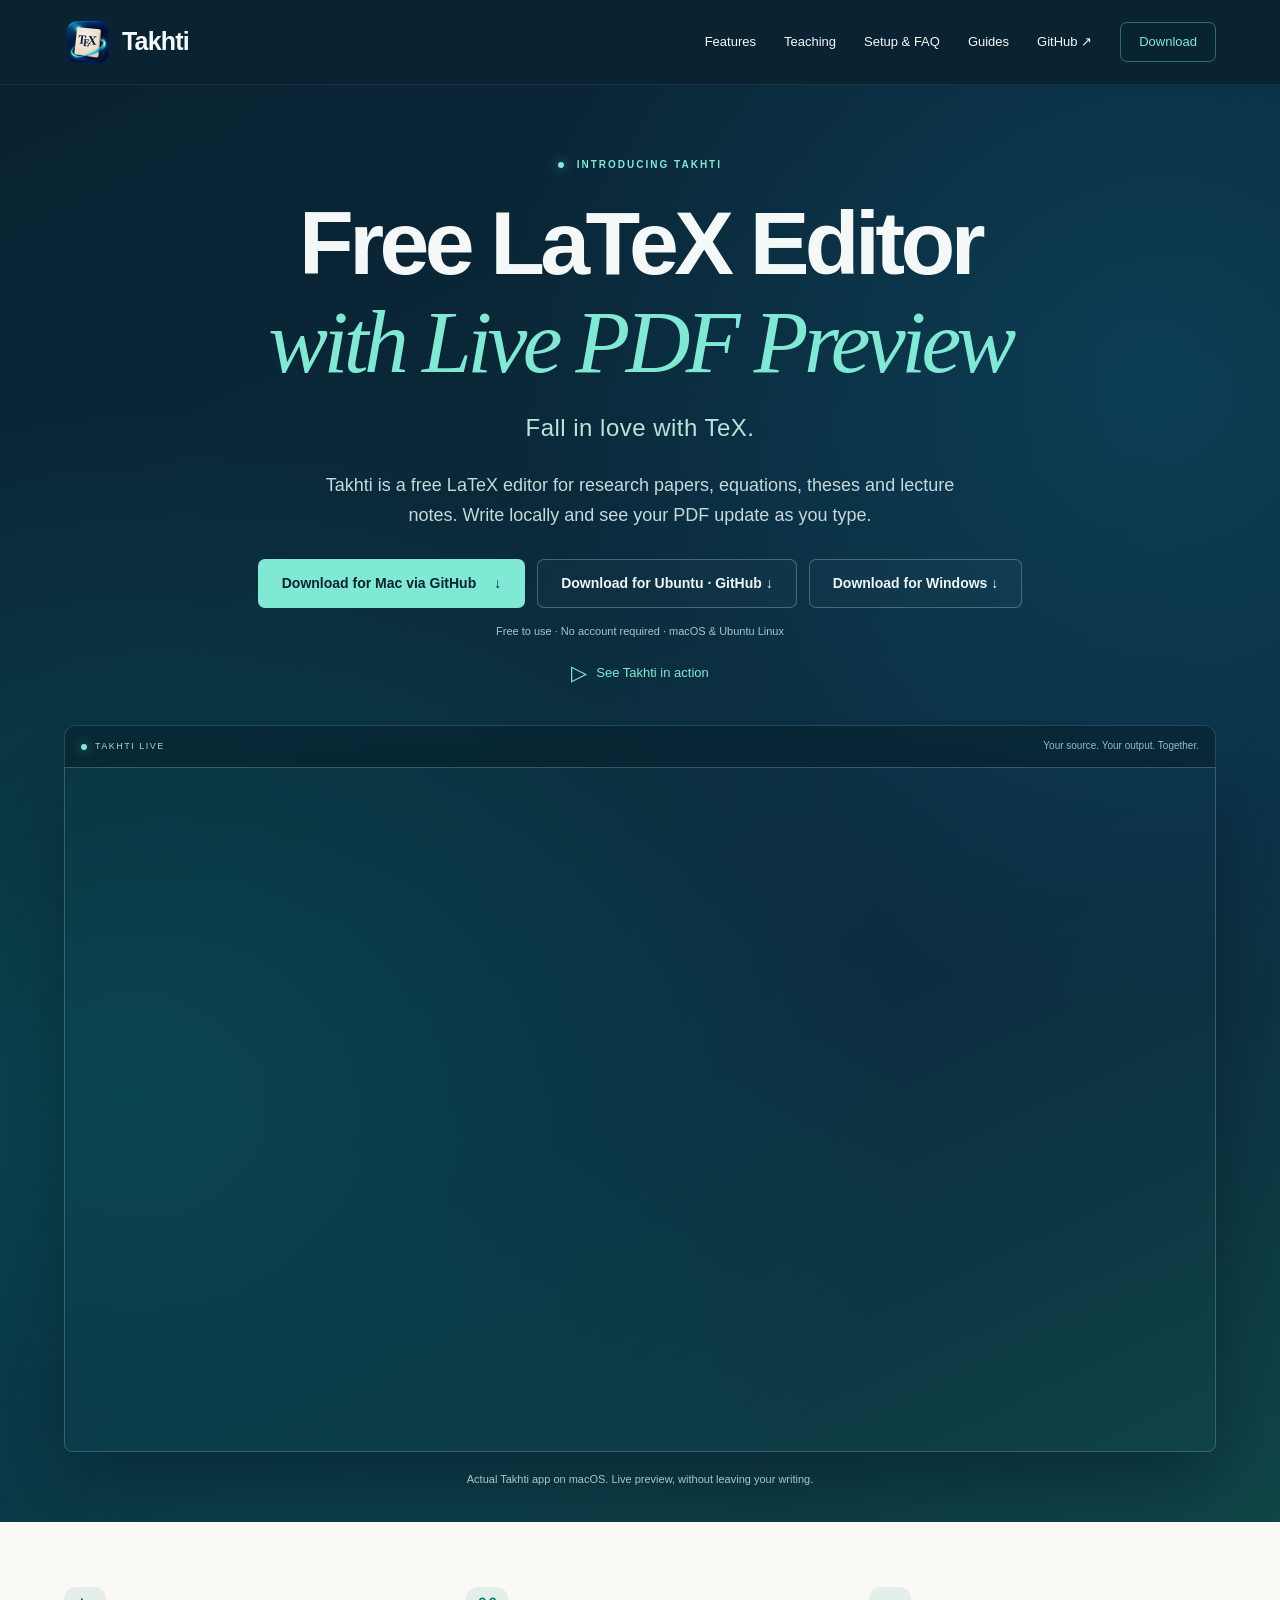
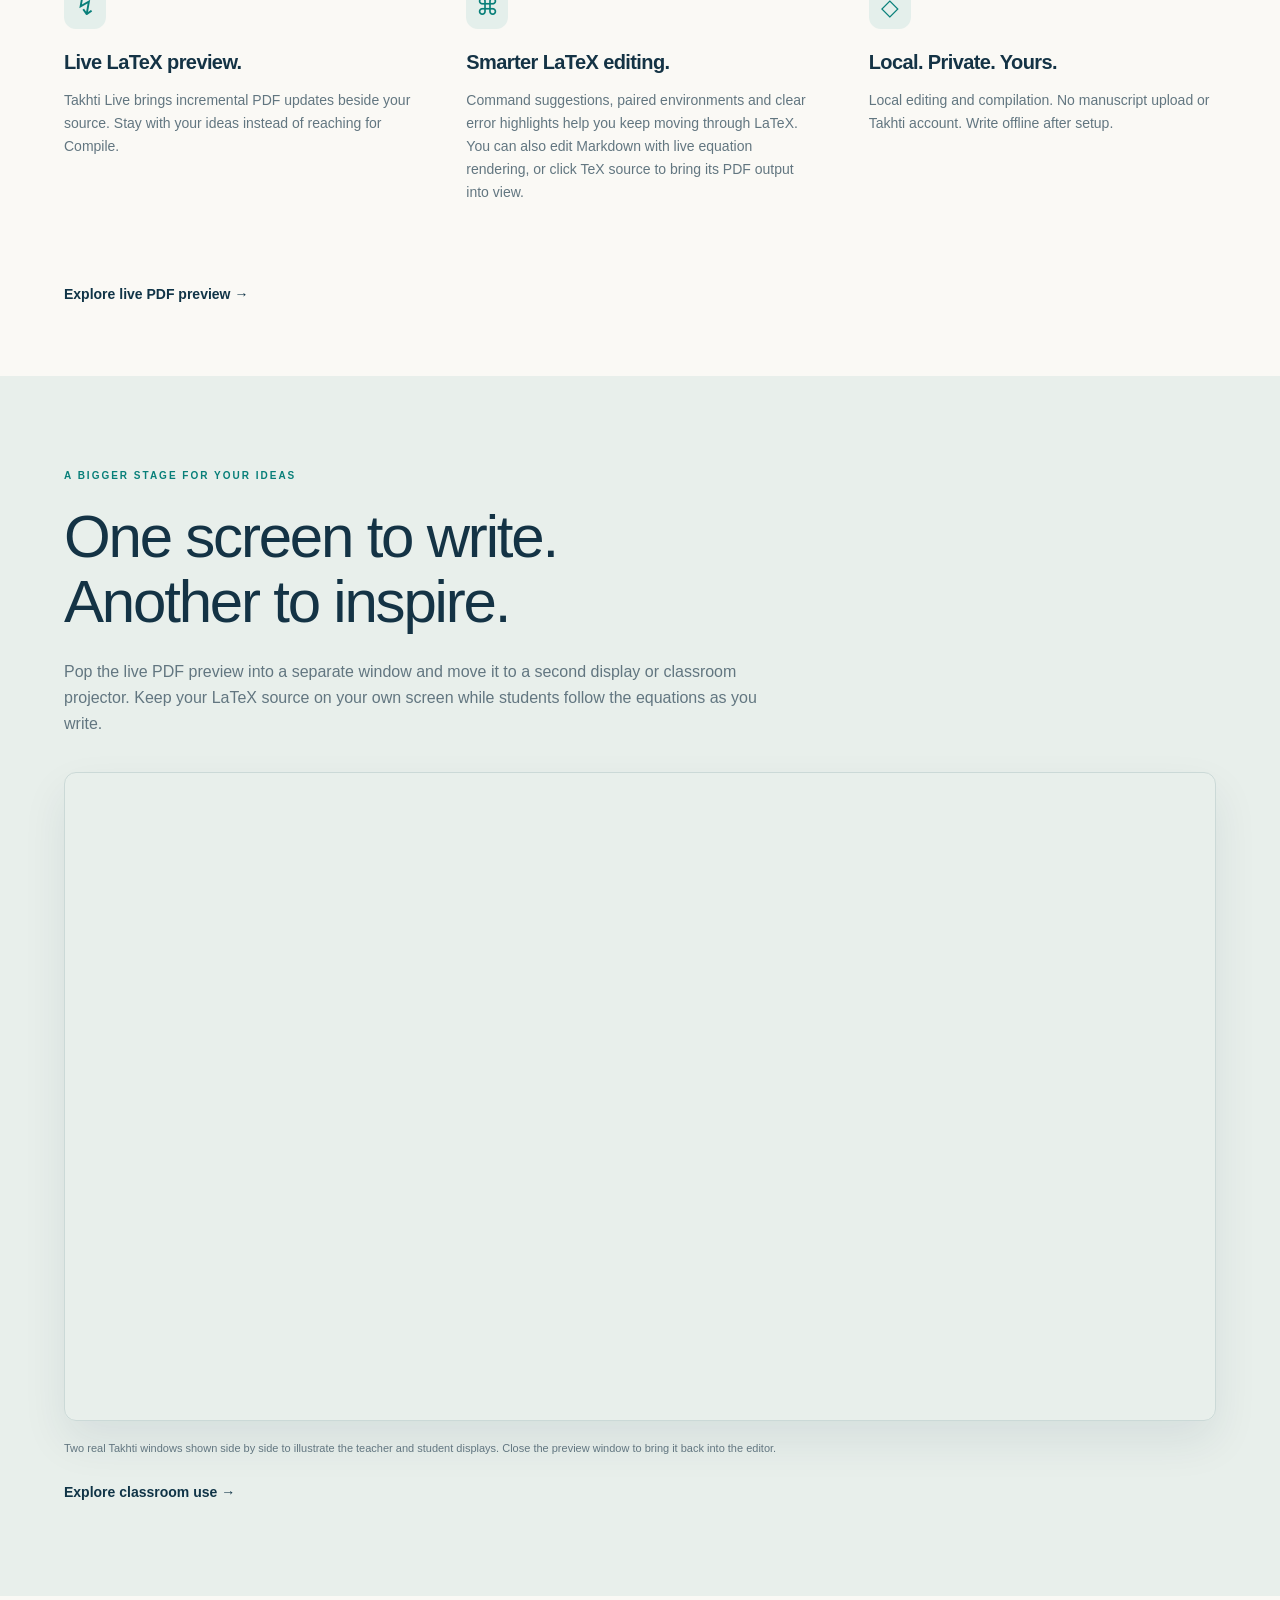
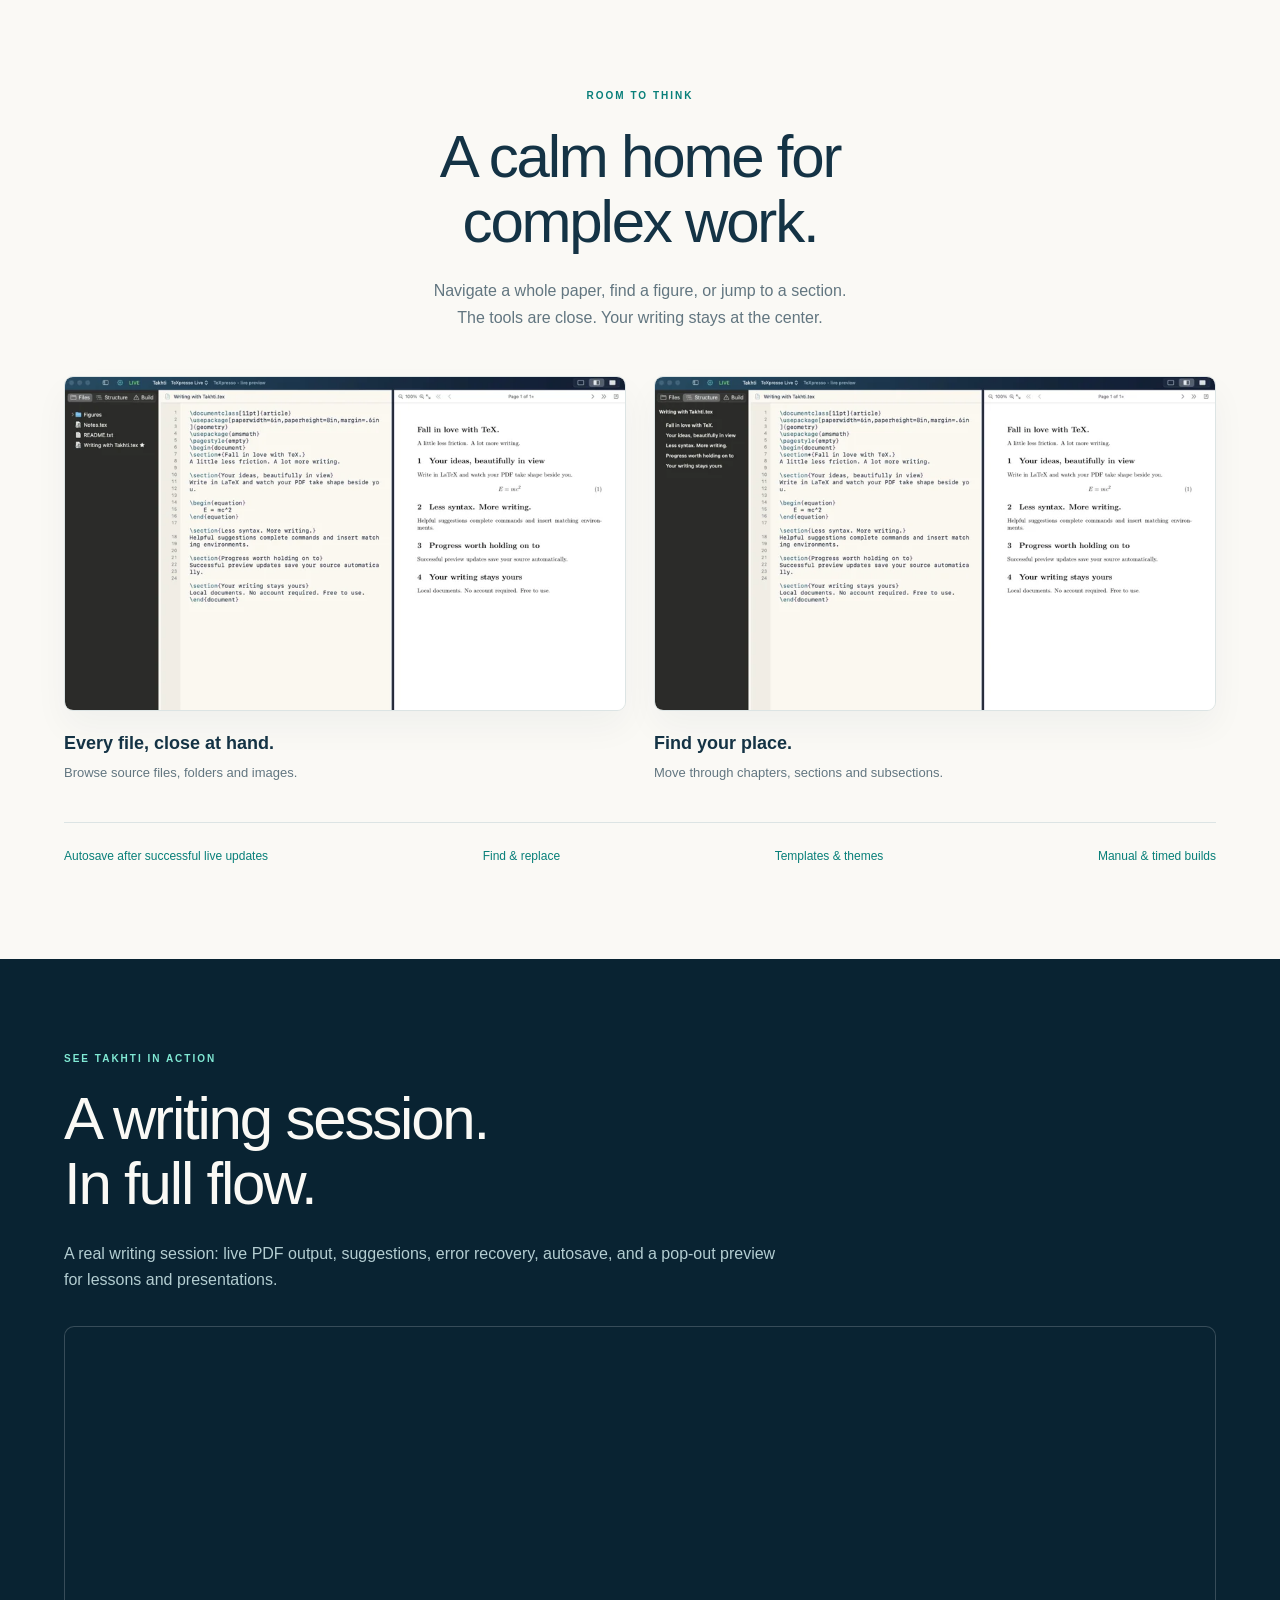
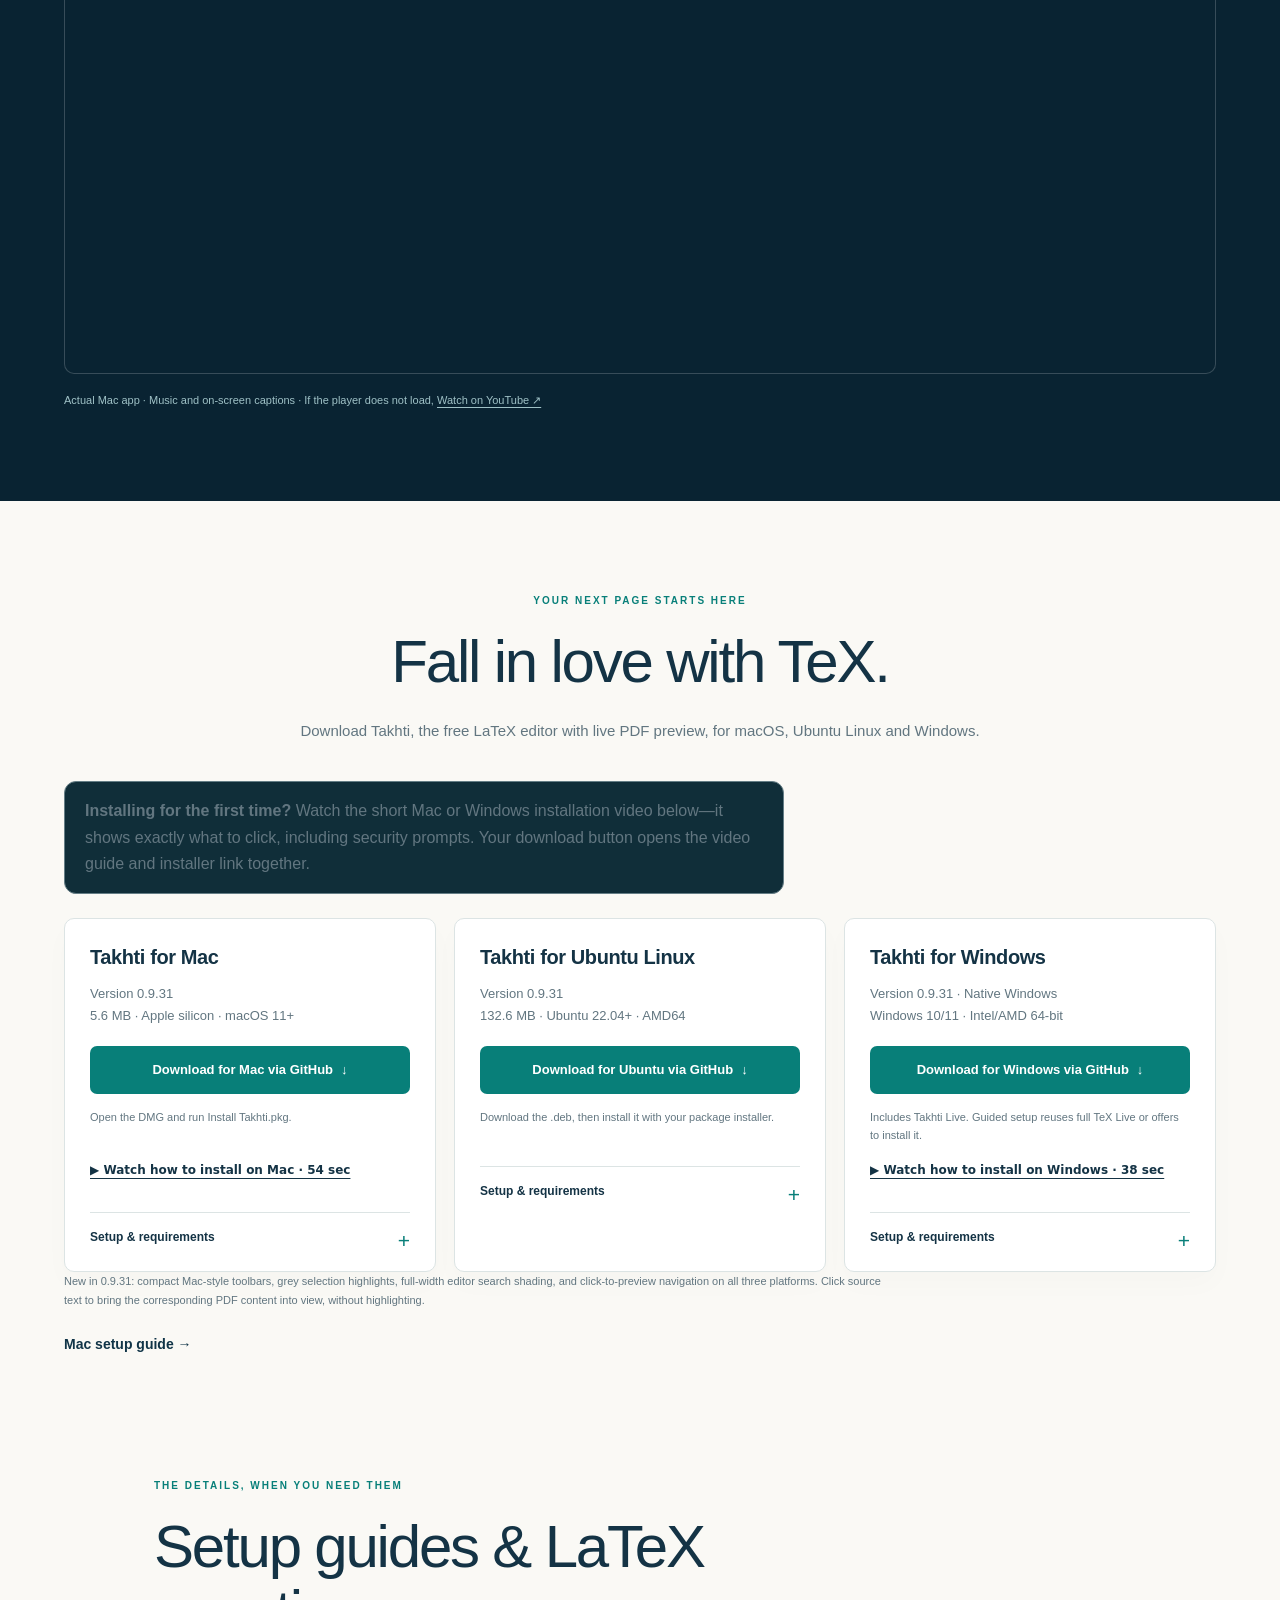
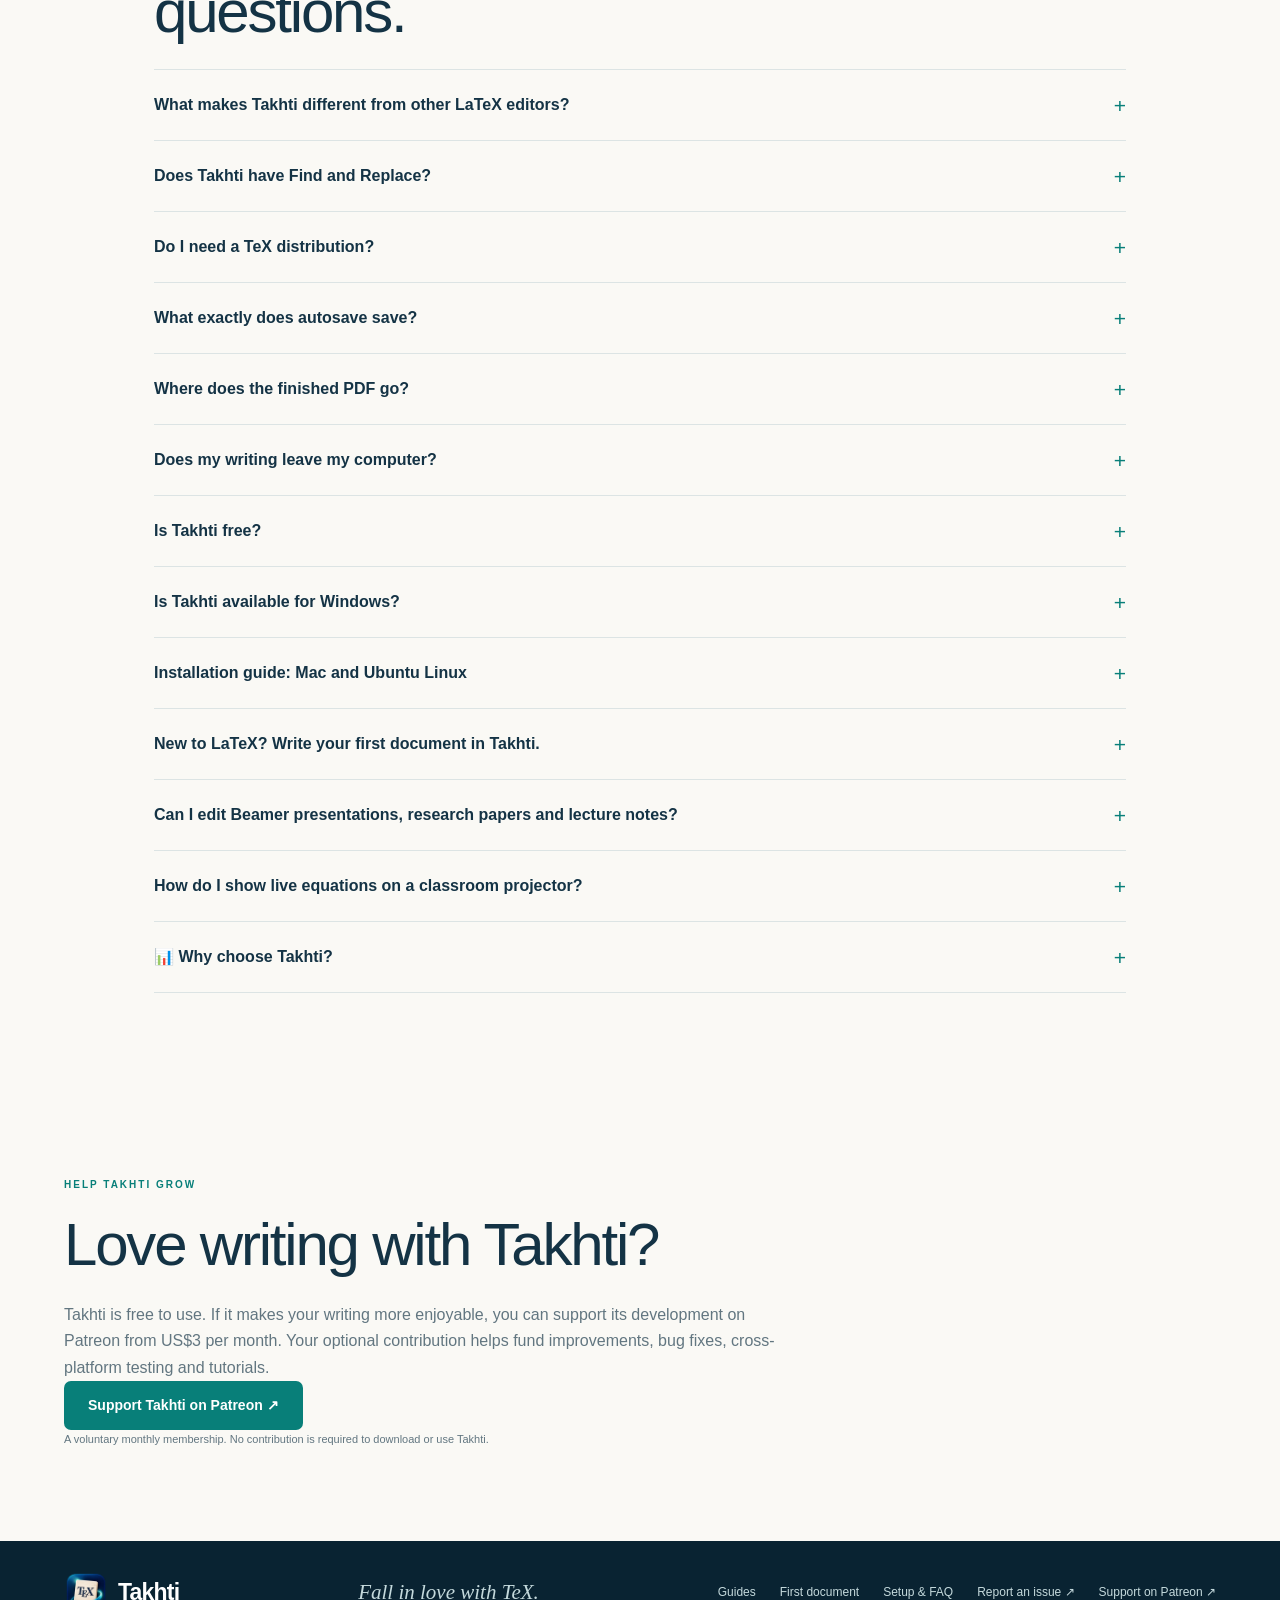
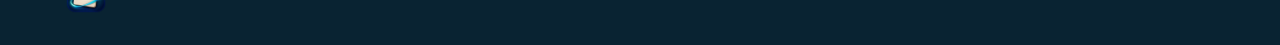
==== commit 4c24a023: "Update Windows guided TeX Live setup and remove Beta labels" ====
--- a/docs/index.html
+++ b/docs/index.html
@@ -1,4 +1,4 @@
 <!DOCTYPE html>
 
 <html lang="en"><head><meta charset="utf-8"/><meta content="width=device-width, initial-scale=1" name="viewport"/><meta content="Download Takhti, a free LaTeX editor for Mac, Ubuntu Linux and Windows. Enjoy live PDF preview, local editing, autocomplete and offline writing." name="description"/><meta content="#092332" name="theme-color"/><meta content="Free LaTeX Editor with Live PDF Preview | Takhti" property="og:title"/><meta content="Download Takhti, a free LaTeX editor for Mac, Ubuntu Linux and Windows. Enjoy live PDF preview, local editing, autocomplete and offline writing." property="og:description"/><meta content="website" property="og:type"/><meta content="https://textakhti.github.io/Takhti/" property="og:url"/><meta content="summary_large_image" name="twitter:card"/><meta content="Download Takhti, a free LaTeX editor for Mac, Ubuntu Linux and Windows. Enjoy live PDF preview, local editing, autocomplete and offline writing." name="twitter:description"/><meta content="https://textakhti.github.io/Takhti/live-preview-1600.webp" name="twitter:image"/><meta content="Takhti" property="og:site_name"/><meta content="en_US" property="og:locale"/><meta content="https://textakhti.github.io/Takhti/live-preview-1600.webp" property="og:image"/><meta content="Takhti LaTeX editor with source and live PDF preview" property="og:image:alt"/><meta content="Free LaTeX Editor with Live PDF Preview | Takhti" name="twitter:title"/><title>Free LaTeX Editor with Live PDF Preview | Takhti</title><link href="assets/takhti-icon-192.webp" rel="icon"/><link href="style.css?v=20261116-video-only" rel="stylesheet"/><link href="https://textakhti.github.io/Takhti/" rel="canonical"/><script type="application/ld+json">{"@context": "https://schema.org", "@graph": [{"@type": "WebSite", "@id": "https://textakhti.github.io/Takhti/#website", "url": "https://textakhti.github.io/Takhti/", "name": "Takhti", "description": "Download Takhti, a free LaTeX editor for Mac, Ubuntu Linux and Windows. Enjoy live PDF preview, local editing, autocomplete and offline writing.", "inLanguage": "en"}, {"@type": "WebPage", "@id": "https://textakhti.github.io/Takhti/#webpage", "url": "https://textakhti.github.io/Takhti/", "name": "Free LaTeX Editor with Live PDF Preview | Takhti", "description": "Download Takhti, a free LaTeX editor for Mac, Ubuntu Linux and Windows. Enjoy live PDF preview, local editing, autocomplete and offline writing.", "inLanguage": "en", "isPartOf": {"@id": "https://textakhti.github.io/Takhti/#website"}, "about": {"@id": "https://textakhti.github.io/Takhti/#software"}, "primaryImageOfPage": {"@type": "ImageObject", "url": "https://textakhti.github.io/Takhti/live-preview-1600.webp"}}, {"@type": "SoftwareApplication", "@id": "https://textakhti.github.io/Takhti/#software", "name": "Takhti", "url": "https://textakhti.github.io/Takhti/", "description": "Download Takhti, a free LaTeX editor for Mac, Ubuntu Linux and Windows. Enjoy live PDF preview, local editing, autocomplete and offline writing.", "applicationCategory": "ProductivityApplication", "applicationSubCategory": "LaTeX editor", "operatingSystem": ["macOS 11 or later (Apple silicon)", "Ubuntu 22.04 or later (AMD64)", "Windows 10/11 x64"], "softwareVersion": "0.9.31", "screenshot": "https://textakhti.github.io/Takhti/live-preview-1600.webp", "image": "https://textakhti.github.io/Takhti/live-preview-1600.webp", "offers": {"@type": "Offer", "price": "0", "priceCurrency": "USD", "url": "https://textakhti.github.io/Takhti/#download"}, "downloadUrl": "https://github.com/TeXTakhti/Takhti/releases/latest", "softwareHelp": {"@type": "WebPage", "url": "https://textakhti.github.io/Takhti/#questions"}, "featureList": ["Incremental live PDF preview", "LaTeX command and environment completion", "Local document compilation", "Pop-out preview for teaching", "Autosave after successful live updates", "Project browser and document outline", "Find and replace"]}]}</script></head>
-<body><a class="skip" href="#main">Skip to content</a><header><a class="brand" href="#"><img alt="Takhti wooden writing-board icon" height="48" src="assets/takhti-icon-192.webp" width="48"/>Takhti</a><nav aria-label="Main navigation"><a href="#features">Features</a><a href="#teaching">Teaching</a><a href="#questions">Setup &amp; FAQ</a><a href="guides/">Guides</a><a href="https://github.com/TeXTakhti/Takhti" rel="noopener" target="_blank">GitHub ↗</a><a class="nav-button" href="#download">Download</a></nav></header><main id="main"><section aria-labelledby="hero-title" class="hero"><p class="eyebrow"><span class="live-dot"></span> INTRODUCING TAKHTI</p><h1 id="hero-title">Free LaTeX Editor<br/><em>with Live PDF Preview</em></h1><p class="hero-slogan">Fall in love with TeX.</p><p class="lead">Takhti is a free LaTeX editor for research papers, equations, theses and lecture notes. Write locally and see your PDF update as you type.</p><div class="hero-downloads"><a class="button" href="https://github.com/TeXTakhti/Takhti/releases/download/v0.9.31/Takhti-0.9.31-macOS.dmg">Download for Mac via GitHub <span aria-hidden="true">↓</span></a><a aria-label="Download Takhti LaTeX editor for Ubuntu Linux" class="button button-outline" href="https://github.com/TeXTakhti/Takhti/releases/download/v0.9.31/Takhti-0.9.31-Ubuntu-amd64.deb">Download for Ubuntu · GitHub ↓</a><a class="button button-outline" href="https://github.com/TeXTakhti/Takhti/releases/download/v0.9.31/Takhti-0.9.31-Windows-x64-Setup.exe" aria-label="Download Takhti for Windows">Download for Windows ↓</a></div><p class="hero-note">Free to use · No account required · macOS &amp; Ubuntu Linux</p><a class="watch-link" href="#watch"><span aria-hidden="true">▷</span> See Takhti in action</a><figure class="hero-screen"><div class="window-label"><span class="live-dot"></span> TAKHTI LIVE <span class="window-caption">Your source. Your output. Together.</span></div><img alt="Takhti desktop LaTeX editor in its navy and teal theme on macOS, with source code beside a live PDF preview" decoding="async" fetchpriority="high" height="1640" sizes="(max-width: 600px) calc(100vw - 48px), 1240px" src="assets/live-preview-1600.webp" srcset="assets/live-preview-800.webp 800w, assets/live-preview-1600.webp 1600w, assets/live-preview-2400.webp 2400w" width="2760"/><figcaption>Actual Takhti app on macOS. Live preview, without leaving your writing.</figcaption></figure></section><section aria-label="Why write with Takhti" class="section benefits" id="features"><article><span aria-hidden="true" class="feature-symbol">↯</span><h2>Live LaTeX preview.</h2><p>Takhti Live brings incremental PDF updates beside your source. Stay with your ideas instead of reaching for Compile.</p></article><article><span aria-hidden="true" class="feature-symbol">⌘</span><h2>Smarter LaTeX editing.</h2><p>Command suggestions, paired environments and clear error highlights help you keep moving through LaTeX. You can also edit Markdown with live equation rendering, or click TeX source to bring its PDF output into view.</p></article><article><span aria-hidden="true" class="feature-symbol">◇</span><h2>Local. Private. Yours.</h2><p>Local editing and compilation. No manuscript upload or Takhti account. Write offline after setup.</p></article><p class="related-link"><a href="live-preview/">Explore live PDF preview →</a></p></section><section class="teaching section" id="teaching"><p class="eyebrow">A BIGGER STAGE FOR YOUR IDEAS</p><h2>One screen to write.<br/>Another to inspire.</h2><p>Pop the live PDF preview into a separate window and move it to a second display or classroom projector. Keep your LaTeX source on your own screen while students follow the equations as you write.</p><img alt="Takhti LaTeX editor on a teacher’s screen and a separate live PDF preview with a function, derivative and integral for students" class="error-demo" decoding="async" height="1080" loading="lazy" sizes="(max-width: 600px) calc(100vw - 48px), 1240px" src="assets/teaching-preview-1600.webp" srcset="assets/teaching-preview-800.webp 800w, assets/teaching-preview-1600.webp 1600w, assets/teaching-preview-1920.webp 1920w" width="1920"/><p class="small">Two real Takhti windows shown side by side to illustrate the teacher and student displays. Close the preview window to bring it back into the editor.</p><p class="related-link"><a href="teaching/">Explore classroom use →</a></p></section><section class="section workspace" id="workspace"><div class="section-heading"><p class="eyebrow">ROOM TO THINK</p><h2>A calm home for<br/>complex work.</h2><p>Navigate a whole paper, find a figure, or jump to a section.<br/>The tools are close. Your writing stays at the center.</p></div><div class="workspace-grid"><figure><img alt="Takhti project file browser showing LaTeX source files and a figure beside the PDF preview" decoding="async" height="1640" loading="lazy" sizes="(max-width: 600px) calc(100vw - 48px), 560px" src="assets/project-files-1600.webp" srcset="assets/project-files-800.webp 800w, assets/project-files-1600.webp 1600w, assets/project-files-2400.webp 2400w" width="2760"/><figcaption><strong>Every file, close at hand.</strong> Browse source files, folders and images.</figcaption></figure><figure><img alt="Takhti document outline with sections and subsections for navigating a research paper" decoding="async" height="1640" loading="lazy" sizes="(max-width: 600px) calc(100vw - 48px), 560px" src="assets/document-structure-1600.webp" srcset="assets/document-structure-800.webp 800w, assets/document-structure-1600.webp 1600w, assets/document-structure-2400.webp 2400w" width="2760"/><figcaption><strong>Find your place.</strong> Move through chapters, sections and subsections.</figcaption></figure></div><div class="utility-strip"><span>Autosave after successful live updates</span><span>Find &amp; replace</span><span>Templates &amp; themes</span><span>Manual &amp; timed builds</span></div></section><section aria-labelledby="watch-title" class="section video-showcase" id="watch"><p class="eyebrow">SEE TAKHTI IN ACTION</p><h2 id="watch-title">A writing session.<br/>In full flow.</h2><p>A real writing session: live PDF output, suggestions, error recovery, autosave, and a pop-out preview for lessons and presentations.</p><div class="video-frame"><iframe title="Takhti live LaTeX editor feature tour and pop-out teaching demonstration" src="https://www.youtube-nocookie.com/embed/V9Gahk5-wYc?rel=0&amp;origin=https%3A%2F%2Ftextakhti.github.io" width="1280" height="720" referrerpolicy="strict-origin-when-cross-origin" loading="lazy" allow="accelerometer; autoplay; clipboard-write; encrypted-media; gyroscope; picture-in-picture; web-share" allowfullscreen></iframe></div><p class="small">Actual Mac app · Music and on-screen captions · If the player does not load, <a href="https://www.youtube.com/watch?v=V9Gahk5-wYc" rel="noopener" target="_blank">Watch on YouTube ↗</a></p></section><section class="download-section section" id="download"><div class="download-intro"><p class="eyebrow">YOUR NEXT PAGE STARTS HERE</p><h2>Fall in love with TeX.</h2><p>Download Takhti, the free LaTeX editor with live PDF preview, for macOS, Ubuntu Linux and Windows.</p></div><p class="installation-callout"><strong>Installing for the first time?</strong> Watch the short Mac or Windows installation video below—it shows exactly what to click, including security prompts. Your download button opens the video guide and installer link together.</p><div class="download-grid"><article class="download-card"><h3>Takhti for Mac</h3><p>Version 0.9.31 · Beta<br/>5.6 MB · Apple silicon · macOS 11+</p><a class="button" href="https://github.com/TeXTakhti/Takhti/releases/download/v0.9.31/Takhti-0.9.31-macOS.dmg" rel="noopener" target="_blank">Download for Mac via GitHub <span aria-hidden="true">↓</span></a><p class="small">Open the DMG and run Install Takhti.pkg.</p><button class="installation-link" type="button" data-install-guide="mac">▶ Watch how to install on Mac · 54 sec</button><details><summary>Setup &amp; requirements</summary><p>Setup downloads the verified prebuilt live runtime (about 65 MB), then reuses an existing full MacTeX installation or downloads MacTeX (about 6.4 GB) if missing. Progress is shown in Takhti; interrupted MacTeX downloads can resume after a restart. macOS Installer asks for administrator approval. Installed packages are reused before fetching uncached compatible inputs. This beta is locally signed and has not been Apple-notarized.</p></details></article><article class="download-card"><h3>Takhti for Ubuntu Linux</h3><p>Version 0.9.31 · Beta<br/>132.6 MB · Ubuntu 22.04+ · AMD64</p><a class="button" href="https://github.com/TeXTakhti/Takhti/releases/download/v0.9.31/Takhti-0.9.31-Ubuntu-amd64.deb" rel="noopener" target="_blank">Download for Ubuntu via GitHub <span aria-hidden="true">↓</span></a><p class="small">Download the .deb, then install it with your package installer.</p><details><summary>Setup &amp; requirements</summary><p>First-run setup prepares Takhti Live and checks for TeX Live. If missing, full TeX Live is downloaded and installed (several GB), with progress and package details shown in setup. Downloaded and partial TeX Live packages are retained so setup can continue after an interruption. Administrator approval and internet access are needed. This is a test build; installation and runtime validation on Ubuntu are still pending.</p></details></article><article class="download-card"><h3>Takhti for Windows</h3><p>Version 0.9.31 · Native Windows<br/>Windows 10/11 · Intel/AMD 64-bit</p><a class="button" href="https://github.com/TeXTakhti/Takhti/releases/download/v0.9.31/Takhti-0.9.31-Windows-x64-Setup.exe" rel="noopener" target="_blank">Download for Windows via GitHub <span aria-hidden="true">↓</span></a><p class="small">Includes Takhti Live. Install native Windows TeX Live separately if needed.</p><button class="installation-link" type="button" data-install-guide="windows">▶ Watch how to install on Windows · 38 sec</button><details><summary>Setup &amp; requirements</summary><p>Run the setup .exe and open Takhti from the Start menu. This native Windows build works without WSL or Ubuntu. It includes the live engine and runtime libraries, and detects native TeX Live on your computer. A full TeX Live installation is recommended for research projects. <a href="https://tug.org/texlive/windows.html" target="_blank" rel="noopener">Get TeX Live for Windows</a>, then restart Takhti. TeX Live is a separate download and can require several GB. The Windows installer is unsigned. The packaged engine has been tested on Windows 10 and Windows 11; this newly packaged installer still needs a fresh installation test.</p></details></article></div><p class="small">New in 0.9.31: compact Mac-style toolbars, grey selection highlights, full-width editor search shading, and click-to-preview navigation on all three platforms. Click source text to bring the corresponding PDF content into view, without highlighting.</p><p class="related-link"><a href="mac/">Mac setup guide →</a></p></section><section class="questions section" id="questions"><p class="eyebrow">THE DETAILS, WHEN YOU NEED THEM</p><h2>Setup guides &amp; LaTeX questions.</h2><details><summary>What makes Takhti different from other LaTeX editors?</summary><p>Takhti combines incremental live PDF preview, LaTeX command suggestions, project navigation and a pop-out display in a focused desktop workspace. It is free to use. Takhti is available for Mac, Ubuntu Linux and Windows, with a native Windows version. Try it with your own project to see whether it suits your workflow.</p></details><details><summary>Does Takhti have Find and Replace?</summary><p>Yes. Open Find/Replace from the editor header, or press ⌘F on Mac and Ctrl+F on Ubuntu. You can navigate matches, replace one match or replace all, and undo replacements.</p></details><details><summary>Do I need a TeX distribution?</summary><p>Setup checks for a full TeX installation. On Mac, it first downloads the prebuilt Takhti Live runtime (about 65 MB), then downloads MacTeX (about 6.4 GB) if no full MacTeX installation is present. Ubuntu reuses TeX Live or installs the full distribution when missing. Progress and download details are displayed during setup. Standard builds try pdfLaTeX, then XeLaTeX, then LuaLaTeX. Private or nonstandard packages may still need to be supplied with your project.</p></details><details id="autosave-details"><summary>What exactly does autosave save?</summary><p>Save an untitled document once to choose its location. In Takhti Live mode, a successful live-preview update saves that source revision; only the pages needed for the preview may have been checked. Later pages can still contain errors. Timed and manual builds autosave on a successful full build. Use ⌘S on Mac or Ctrl+S on Ubuntu whenever you want to save the current text explicitly.</p></details><details><summary>Where does the finished PDF go?</summary><p>A full build saves the PDF alongside the project’s root .tex file. When closing builds are enabled and a document has a successful live-preview update and no current live-build failure, Takhti attempts a full build using the last successful source checkpoint. Settings lets you turn the closing build off and choose its compiler. If that build fails, the existing PDF is preserved and a brief dialog lets you close anyway or cancel.</p></details><details><summary>Does my writing leave my computer?</summary><p>Takhti’s editing and compilation run locally. It does not upload your documents for typesetting and does not require a Takhti account. Dependency setup, missing-package downloads and release checks contact external services. Update checks run automatically only after more than three days since the last successful check, and whenever About opens. Optional diagnostic reports include basic system and app details only. Takhti asks before sharing and shows the report for review; continuing opens a public GitHub issue form. Documents and raw logs are excluded. This website and GitHub downloads are separate services with their own privacy policies.</p></details><details><summary>Is Takhti free?</summary><p>Yes. Takhti is free to use, with no subscription required.</p></details><details><summary>Is Takhti available for Windows?</summary><p>Yes. The native Windows version includes Takhti Live and runs on Windows 10/11 x64 without WSL. Install native Windows TeX Live separately if needed. <a href="#download">Download Takhti for Windows</a>.</p></details><details><summary>Installation guide: Mac and Ubuntu Linux</summary><div class="answer"><h3>macOS</h3><p>Open the DMG and run Install Takhti.pkg. First-run setup checks for Takhti Live and a full TeX distribution, then offers to install missing components. Requires Apple silicon and macOS 11 or later.</p><h3>Ubuntu Linux</h3><p>Install the AMD64 DEB with your package manager, or run <code>sudo apt install ./Takhti-0.9.31-Ubuntu-amd64.deb</code>. Requires Ubuntu 22.04 or later on Intel/AMD 64-bit.</p><p>Version 0.9.31 for Mac and Ubuntu; native Windows version 0.9.31. The Mac app is not Apple-notarized. Ubuntu requires broader testing.</p></div></details><details id="beginner-guide"><summary>New to LaTeX? Write your first document in Takhti.</summary><div class="answer"><p>Install Takhti and complete the guided setup. Start with an article template, save your document as a <code>.tex</code> file, then select Takhti Live in the build-mode menu. Edit the text between <code>\begin{document}</code> and <code>\end{document}</code> to see the preview update.</p><p>For a heading, type <code>\section{}</code> and write its title inside the braces. For a displayed equation, insert an equation environment and enter <code>E=mc^2</code> between its matching begin and end commands. Suggestions help complete LaTeX commands and environments.</p><p>Use Find and Replace with Cmd+F on Mac or Ctrl+F on Ubuntu. If a line has an error, check its highlight and the Build sidebar. A successful live update checks the previewed content; use a full build before sharing the final PDF.</p><p><a href="#watch">Watch the real editing demonstration</a> or <a href="#download">download Takhti for your computer</a>.</p></div></details><details id="beamer-guide"><summary>Can I edit Beamer presentations, research papers and lecture notes?</summary><p>Yes. Open the project’s main LaTeX source file with its supporting files and figures in place. Use the project browser to find files and the document outline to navigate sections. Templates provide starting points for common document types, including presentations. Compatibility depends on the packages and features used by your project.</p></details><details id="teaching-guide"><summary>How do I show live equations on a classroom projector?</summary><p>Open the preview in a separate window using the pop-out button in the preview header. Move that window onto your second display or projector. Keep the editor on your own screen and type inside a complete LaTeX equation environment so students can follow the output as it changes. <a href="#teaching">See the teaching preview example</a>.</p></details><details class="comparison" id="compare"><summary>📊 Why choose Takhti? </summary><div aria-label="LaTeX editor comparison" class="table-scroll" role="region" tabindex="0"><table><caption>How Takhti Compares to the Competition</caption><thead><tr><th scope="col">Feature</th><th scope="col">Takhti</th><th scope="col">Overleaf</th><th scope="col">TeXstudio</th><th scope="col">VS Code + Extensions</th></tr></thead><tbody><tr><th scope="row">Interface Design</th><td>💎 Modern &amp; Minimal</td><td>💻 Cloud-heavy</td><td>🏛️ Outdated / Cluttered</td><td>🛠️ Complex Setup</td></tr><tr><th scope="row">Offline Reliability</th><td>✅ 100% Native</td><td>❌ Requires Internet</td><td>✅ Native</td><td>✅ Native</td></tr><tr><th scope="row">Preview speed</th><td>⚡ Instant</td><td>⌛ Dependent on browser</td><td>⌛ Moderate</td><td>⌛ Heavy Load</td></tr><tr><th scope="row">Learning Curve</th><td>🌱 Easy</td><td>🌱 Easy</td><td>🪵 Steep</td><td>🪵 Complex for beginners</td></tr></tbody></table></div></details></section><section class="section" id="support"><p class="eyebrow">HELP TAKHTI GROW</p><h2>Love writing with Takhti?</h2><p>Takhti is free to use. If it makes your writing more enjoyable, you can support its development on Patreon from US$3 per month. Your optional contribution helps fund improvements, bug fixes, cross-platform testing and tutorials.</p><p><a class="button" href="https://www.patreon.com/TakhtiEditor" target="_blank" rel="noopener">Support Takhti on Patreon ↗</a></p><p class="small">A voluntary monthly membership. No contribution is required to download or use Takhti.</p></section></main><footer><a class="brand" href="#"><img alt="" height="44" src="assets/takhti-icon-192.webp" width="44"/>Takhti</a><p>Fall in love with TeX.</p><div><a href="guides/">Guides</a><a href="#beginner-guide">First document</a><a href="#questions">Setup &amp; FAQ</a><a href="https://github.com/TeXTakhti/Takhti/issues">Report an issue ↗</a><a href="https://www.patreon.com/TakhtiEditor" target="_blank" rel="noopener">Support on Patreon ↗</a></div></footer><dialog class="installation-guide" id="installation-guide" aria-labelledby="installation-title" aria-describedby="installation-duration"><div class="installation-heading"><div><h2 id="installation-title">Install Takhti</h2><p id="installation-duration"></p></div><button type="button" id="installation-close" aria-label="Close installation walkthrough">×</button></div><div class="installation-media"><video id="installation-video" controls playsinline muted preload="none" aria-label="Recorded installation walkthrough"></video></div><ol id="installation-steps"></ol><p id="installation-note" class="installation-note"></p><div class="installation-actions"><a class="button" id="installation-download" href="#download" target="_blank" rel="noopener">Download installer via GitHub ↓</a></div></dialog><script src="download-guide.js?v=20261116-video-only" defer></script></body></html>
+<body><a class="skip" href="#main">Skip to content</a><header><a class="brand" href="#"><img alt="Takhti wooden writing-board icon" height="48" src="assets/takhti-icon-192.webp" width="48"/>Takhti</a><nav aria-label="Main navigation"><a href="#features">Features</a><a href="#teaching">Teaching</a><a href="#questions">Setup &amp; FAQ</a><a href="guides/">Guides</a><a href="https://github.com/TeXTakhti/Takhti" rel="noopener" target="_blank">GitHub ↗</a><a class="nav-button" href="#download">Download</a></nav></header><main id="main"><section aria-labelledby="hero-title" class="hero"><p class="eyebrow"><span class="live-dot"></span> INTRODUCING TAKHTI</p><h1 id="hero-title">Free LaTeX Editor<br/><em>with Live PDF Preview</em></h1><p class="hero-slogan">Fall in love with TeX.</p><p class="lead">Takhti is a free LaTeX editor for research papers, equations, theses and lecture notes. Write locally and see your PDF update as you type.</p><div class="hero-downloads"><a class="button" href="https://github.com/TeXTakhti/Takhti/releases/download/v0.9.31/Takhti-0.9.31-macOS.dmg">Download for Mac via GitHub <span aria-hidden="true">↓</span></a><a aria-label="Download Takhti LaTeX editor for Ubuntu Linux" class="button button-outline" href="https://github.com/TeXTakhti/Takhti/releases/download/v0.9.31/Takhti-0.9.31-Ubuntu-amd64.deb">Download for Ubuntu · GitHub ↓</a><a class="button button-outline" href="https://github.com/TeXTakhti/Takhti/releases/download/v0.9.31/Takhti-0.9.31-Windows-x64-Setup.exe?setup=20261117" aria-label="Download Takhti for Windows">Download for Windows ↓</a></div><p class="hero-note">Free to use · No account required · macOS &amp; Ubuntu Linux</p><a class="watch-link" href="#watch"><span aria-hidden="true">▷</span> See Takhti in action</a><figure class="hero-screen"><div class="window-label"><span class="live-dot"></span> TAKHTI LIVE <span class="window-caption">Your source. Your output. Together.</span></div><img alt="Takhti desktop LaTeX editor in its navy and teal theme on macOS, with source code beside a live PDF preview" decoding="async" fetchpriority="high" height="1640" sizes="(max-width: 600px) calc(100vw - 48px), 1240px" src="assets/live-preview-1600.webp" srcset="assets/live-preview-800.webp 800w, assets/live-preview-1600.webp 1600w, assets/live-preview-2400.webp 2400w" width="2760"/><figcaption>Actual Takhti app on macOS. Live preview, without leaving your writing.</figcaption></figure></section><section aria-label="Why write with Takhti" class="section benefits" id="features"><article><span aria-hidden="true" class="feature-symbol">↯</span><h2>Live LaTeX preview.</h2><p>Takhti Live brings incremental PDF updates beside your source. Stay with your ideas instead of reaching for Compile.</p></article><article><span aria-hidden="true" class="feature-symbol">⌘</span><h2>Smarter LaTeX editing.</h2><p>Command suggestions, paired environments and clear error highlights help you keep moving through LaTeX. You can also edit Markdown with live equation rendering, or click TeX source to bring its PDF output into view.</p></article><article><span aria-hidden="true" class="feature-symbol">◇</span><h2>Local. Private. Yours.</h2><p>Local editing and compilation. No manuscript upload or Takhti account. Write offline after setup.</p></article><p class="related-link"><a href="live-preview/">Explore live PDF preview →</a></p></section><section class="teaching section" id="teaching"><p class="eyebrow">A BIGGER STAGE FOR YOUR IDEAS</p><h2>One screen to write.<br/>Another to inspire.</h2><p>Pop the live PDF preview into a separate window and move it to a second display or classroom projector. Keep your LaTeX source on your own screen while students follow the equations as you write.</p><img alt="Takhti LaTeX editor on a teacher’s screen and a separate live PDF preview with a function, derivative and integral for students" class="error-demo" decoding="async" height="1080" loading="lazy" sizes="(max-width: 600px) calc(100vw - 48px), 1240px" src="assets/teaching-preview-1600.webp" srcset="assets/teaching-preview-800.webp 800w, assets/teaching-preview-1600.webp 1600w, assets/teaching-preview-1920.webp 1920w" width="1920"/><p class="small">Two real Takhti windows shown side by side to illustrate the teacher and student displays. Close the preview window to bring it back into the editor.</p><p class="related-link"><a href="teaching/">Explore classroom use →</a></p></section><section class="section workspace" id="workspace"><div class="section-heading"><p class="eyebrow">ROOM TO THINK</p><h2>A calm home for<br/>complex work.</h2><p>Navigate a whole paper, find a figure, or jump to a section.<br/>The tools are close. Your writing stays at the center.</p></div><div class="workspace-grid"><figure><img alt="Takhti project file browser showing LaTeX source files and a figure beside the PDF preview" decoding="async" height="1640" loading="lazy" sizes="(max-width: 600px) calc(100vw - 48px), 560px" src="assets/project-files-1600.webp" srcset="assets/project-files-800.webp 800w, assets/project-files-1600.webp 1600w, assets/project-files-2400.webp 2400w" width="2760"/><figcaption><strong>Every file, close at hand.</strong> Browse source files, folders and images.</figcaption></figure><figure><img alt="Takhti document outline with sections and subsections for navigating a research paper" decoding="async" height="1640" loading="lazy" sizes="(max-width: 600px) calc(100vw - 48px), 560px" src="assets/document-structure-1600.webp" srcset="assets/document-structure-800.webp 800w, assets/document-structure-1600.webp 1600w, assets/document-structure-2400.webp 2400w" width="2760"/><figcaption><strong>Find your place.</strong> Move through chapters, sections and subsections.</figcaption></figure></div><div class="utility-strip"><span>Autosave after successful live updates</span><span>Find &amp; replace</span><span>Templates &amp; themes</span><span>Manual &amp; timed builds</span></div></section><section aria-labelledby="watch-title" class="section video-showcase" id="watch"><p class="eyebrow">SEE TAKHTI IN ACTION</p><h2 id="watch-title">A writing session.<br/>In full flow.</h2><p>A real writing session: live PDF output, suggestions, error recovery, autosave, and a pop-out preview for lessons and presentations.</p><div class="video-frame"><iframe title="Takhti live LaTeX editor feature tour and pop-out teaching demonstration" src="https://www.youtube-nocookie.com/embed/V9Gahk5-wYc?rel=0&amp;origin=https%3A%2F%2Ftextakhti.github.io" width="1280" height="720" referrerpolicy="strict-origin-when-cross-origin" loading="lazy" allow="accelerometer; autoplay; clipboard-write; encrypted-media; gyroscope; picture-in-picture; web-share" allowfullscreen></iframe></div><p class="small">Actual Mac app · Music and on-screen captions · If the player does not load, <a href="https://www.youtube.com/watch?v=V9Gahk5-wYc" rel="noopener" target="_blank">Watch on YouTube ↗</a></p></section><section class="download-section section" id="download"><div class="download-intro"><p class="eyebrow">YOUR NEXT PAGE STARTS HERE</p><h2>Fall in love with TeX.</h2><p>Download Takhti, the free LaTeX editor with live PDF preview, for macOS, Ubuntu Linux and Windows.</p></div><p class="installation-callout"><strong>Installing for the first time?</strong> Watch the short Mac or Windows installation video below—it shows exactly what to click, including security prompts. Your download button opens the video guide and installer link together.</p><div class="download-grid"><article class="download-card"><h3>Takhti for Mac</h3><p>Version 0.9.31<br/>5.6 MB · Apple silicon · macOS 11+</p><a class="button" href="https://github.com/TeXTakhti/Takhti/releases/download/v0.9.31/Takhti-0.9.31-macOS.dmg" rel="noopener" target="_blank">Download for Mac via GitHub <span aria-hidden="true">↓</span></a><p class="small">Open the DMG and run Install Takhti.pkg.</p><button class="installation-link" type="button" data-install-guide="mac">▶ Watch how to install on Mac · 54 sec</button><details><summary>Setup &amp; requirements</summary><p>Setup downloads the verified prebuilt live runtime (about 65 MB), then reuses an existing full MacTeX installation or downloads MacTeX (about 6.4 GB) if missing. Progress is shown in Takhti; interrupted MacTeX downloads can resume after a restart. macOS Installer asks for administrator approval. Installed packages are reused before fetching uncached compatible inputs. This app is locally signed and has not been Apple-notarized.</p></details></article><article class="download-card"><h3>Takhti for Ubuntu Linux</h3><p>Version 0.9.31<br/>132.6 MB · Ubuntu 22.04+ · AMD64</p><a class="button" href="https://github.com/TeXTakhti/Takhti/releases/download/v0.9.31/Takhti-0.9.31-Ubuntu-amd64.deb" rel="noopener" target="_blank">Download for Ubuntu via GitHub <span aria-hidden="true">↓</span></a><p class="small">Download the .deb, then install it with your package installer.</p><details><summary>Setup &amp; requirements</summary><p>First-run setup prepares Takhti Live and checks for TeX Live. If missing, full TeX Live is downloaded and installed (several GB), with progress and package details shown in setup. Downloaded and partial TeX Live packages are retained so setup can continue after an interruption. Administrator approval and internet access are needed. Full TeX Live setup requires internet access and administrator approval.</p></details></article><article class="download-card"><h3>Takhti for Windows</h3><p>Version 0.9.31 · Native Windows<br/>Windows 10/11 · Intel/AMD 64-bit</p><a class="button" href="https://github.com/TeXTakhti/Takhti/releases/download/v0.9.31/Takhti-0.9.31-Windows-x64-Setup.exe?setup=20261117" rel="noopener" target="_blank">Download for Windows via GitHub <span aria-hidden="true">↓</span></a><p class="small">Includes Takhti Live. Guided setup reuses full TeX Live or offers to install it.</p><button class="installation-link" type="button" data-install-guide="windows">▶ Watch how to install on Windows · 38 sec</button><details><summary>Setup &amp; requirements</summary><p>Run the setup .exe and open Takhti from the Start menu. This native Windows build includes the live engine and runtime libraries, and checks for full native TeX Live on your computer. If missing or partial, guided setup offers to download and install the full distribution (several GB). You can choose Later and return from Settings. Existing distributions are preserved. <a href="https://tug.org/texlive/windows.html" target="_blank" rel="noopener">Get TeX Live for Windows</a>, then restart Takhti. TeX Live is downloaded during setup only if needed. The Windows installer is unsigned. The packaged engine has been tested on Windows 10 and Windows 11; this newly packaged installer still needs a fresh installation test.</p></details></article></div><p class="small">New in 0.9.31: compact Mac-style toolbars, grey selection highlights, full-width editor search shading, and click-to-preview navigation on all three platforms. Click source text to bring the corresponding PDF content into view, without highlighting.</p><p class="related-link"><a href="mac/">Mac setup guide →</a></p></section><section class="questions section" id="questions"><p class="eyebrow">THE DETAILS, WHEN YOU NEED THEM</p><h2>Setup guides &amp; LaTeX questions.</h2><details><summary>What makes Takhti different from other LaTeX editors?</summary><p>Takhti combines incremental live PDF preview, LaTeX command suggestions, project navigation and a pop-out display in a focused desktop workspace. It is free to use. Takhti is available for Mac, Ubuntu Linux and Windows, with a native Windows version. Try it with your own project to see whether it suits your workflow.</p></details><details><summary>Does Takhti have Find and Replace?</summary><p>Yes. Open Find/Replace from the editor header, or press ⌘F on Mac and Ctrl+F on Ubuntu. You can navigate matches, replace one match or replace all, and undo replacements.</p></details><details><summary>Do I need a TeX distribution?</summary><p>Setup checks for a full TeX installation. On Mac, it first downloads the prebuilt Takhti Live runtime (about 65 MB), then downloads MacTeX (about 6.4 GB) if no full MacTeX installation is present. Ubuntu reuses TeX Live or installs the full distribution when missing. Progress and download details are displayed during setup. Standard builds try pdfLaTeX, then XeLaTeX, then LuaLaTeX. Private or nonstandard packages may still need to be supplied with your project.</p></details><details id="autosave-details"><summary>What exactly does autosave save?</summary><p>Save an untitled document once to choose its location. In Takhti Live mode, a successful live-preview update saves that source revision; only the pages needed for the preview may have been checked. Later pages can still contain errors. Timed and manual builds autosave on a successful full build. Use ⌘S on Mac or Ctrl+S on Ubuntu whenever you want to save the current text explicitly.</p></details><details><summary>Where does the finished PDF go?</summary><p>A full build saves the PDF alongside the project’s root .tex file. When closing builds are enabled and a document has a successful live-preview update and no current live-build failure, Takhti attempts a full build using the last successful source checkpoint. Settings lets you turn the closing build off and choose its compiler. If that build fails, the existing PDF is preserved and a brief dialog lets you close anyway or cancel.</p></details><details><summary>Does my writing leave my computer?</summary><p>Takhti’s editing and compilation run locally. It does not upload your documents for typesetting and does not require a Takhti account. Dependency setup, missing-package downloads and release checks contact external services. Update checks run automatically only after more than three days since the last successful check, and whenever About opens. Optional diagnostic reports include basic system and app details only. Takhti asks before sharing and shows the report for review; continuing opens a public GitHub issue form. Documents and raw logs are excluded. This website and GitHub downloads are separate services with their own privacy policies.</p></details><details><summary>Is Takhti free?</summary><p>Yes. Takhti is free to use, with no subscription required.</p></details><details><summary>Is Takhti available for Windows?</summary><p>Yes. The native Windows version includes Takhti Live and runs on Windows 10/11 x64. First-run setup detects full TeX Live and offers to install it if needed. <a href="#download">Download Takhti for Windows</a>.</p></details><details><summary>Installation guide: Mac and Ubuntu Linux</summary><div class="answer"><h3>macOS</h3><p>Open the DMG and run Install Takhti.pkg. First-run setup checks for Takhti Live and a full TeX distribution, then offers to install missing components. Requires Apple silicon and macOS 11 or later.</p><h3>Ubuntu Linux</h3><p>Install the AMD64 DEB with your package manager, or run <code>sudo apt install ./Takhti-0.9.31-Ubuntu-amd64.deb</code>. Requires Ubuntu 22.04 or later on Intel/AMD 64-bit.</p><p>Version 0.9.31 for Mac and Ubuntu; native Windows version 0.9.31. The Mac app is not Apple-notarized. Ubuntu requires broader testing.</p></div></details><details id="beginner-guide"><summary>New to LaTeX? Write your first document in Takhti.</summary><div class="answer"><p>Install Takhti and complete the guided setup. Start with an article template, save your document as a <code>.tex</code> file, then select Takhti Live in the build-mode menu. Edit the text between <code>\begin{document}</code> and <code>\end{document}</code> to see the preview update.</p><p>For a heading, type <code>\section{}</code> and write its title inside the braces. For a displayed equation, insert an equation environment and enter <code>E=mc^2</code> between its matching begin and end commands. Suggestions help complete LaTeX commands and environments.</p><p>Use Find and Replace with Cmd+F on Mac or Ctrl+F on Ubuntu. If a line has an error, check its highlight and the Build sidebar. A successful live update checks the previewed content; use a full build before sharing the final PDF.</p><p><a href="#watch">Watch the real editing demonstration</a> or <a href="#download">download Takhti for your computer</a>.</p></div></details><details id="beamer-guide"><summary>Can I edit Beamer presentations, research papers and lecture notes?</summary><p>Yes. Open the project’s main LaTeX source file with its supporting files and figures in place. Use the project browser to find files and the document outline to navigate sections. Templates provide starting points for common document types, including presentations. Compatibility depends on the packages and features used by your project.</p></details><details id="teaching-guide"><summary>How do I show live equations on a classroom projector?</summary><p>Open the preview in a separate window using the pop-out button in the preview header. Move that window onto your second display or projector. Keep the editor on your own screen and type inside a complete LaTeX equation environment so students can follow the output as it changes. <a href="#teaching">See the teaching preview example</a>.</p></details><details class="comparison" id="compare"><summary>📊 Why choose Takhti? </summary><div aria-label="LaTeX editor comparison" class="table-scroll" role="region" tabindex="0"><table><caption>How Takhti Compares to the Competition</caption><thead><tr><th scope="col">Feature</th><th scope="col">Takhti</th><th scope="col">Overleaf</th><th scope="col">TeXstudio</th><th scope="col">VS Code + Extensions</th></tr></thead><tbody><tr><th scope="row">Interface Design</th><td>💎 Modern &amp; Minimal</td><td>💻 Cloud-heavy</td><td>🏛️ Outdated / Cluttered</td><td>🛠️ Complex Setup</td></tr><tr><th scope="row">Offline Reliability</th><td>✅ 100% Native</td><td>❌ Requires Internet</td><td>✅ Native</td><td>✅ Native</td></tr><tr><th scope="row">Preview speed</th><td>⚡ Instant</td><td>⌛ Dependent on browser</td><td>⌛ Moderate</td><td>⌛ Heavy Load</td></tr><tr><th scope="row">Learning Curve</th><td>🌱 Easy</td><td>🌱 Easy</td><td>🪵 Steep</td><td>🪵 Complex for beginners</td></tr></tbody></table></div></details></section><section class="section" id="support"><p class="eyebrow">HELP TAKHTI GROW</p><h2>Love writing with Takhti?</h2><p>Takhti is free to use. If it makes your writing more enjoyable, you can support its development on Patreon from US$3 per month. Your optional contribution helps fund improvements, bug fixes, cross-platform testing and tutorials.</p><p><a class="button" href="https://www.patreon.com/TakhtiEditor" target="_blank" rel="noopener">Support Takhti on Patreon ↗</a></p><p class="small">A voluntary monthly membership. No contribution is required to download or use Takhti.</p></section></main><footer><a class="brand" href="#"><img alt="" height="44" src="assets/takhti-icon-192.webp" width="44"/>Takhti</a><p>Fall in love with TeX.</p><div><a href="guides/">Guides</a><a href="#beginner-guide">First document</a><a href="#questions">Setup &amp; FAQ</a><a href="https://github.com/TeXTakhti/Takhti/issues">Report an issue ↗</a><a href="https://www.patreon.com/TakhtiEditor" target="_blank" rel="noopener">Support on Patreon ↗</a></div></footer><dialog class="installation-guide" id="installation-guide" aria-labelledby="installation-title" aria-describedby="installation-duration"><div class="installation-heading"><div><h2 id="installation-title">Install Takhti</h2><p id="installation-duration"></p></div><button type="button" id="installation-close" aria-label="Close installation walkthrough">×</button></div><div class="installation-media"><video id="installation-video" controls playsinline muted preload="none" aria-label="Recorded installation walkthrough"></video></div><ol id="installation-steps"></ol><p id="installation-note" class="installation-note"></p><div class="installation-actions"><a class="button" id="installation-download" href="#download" target="_blank" rel="noopener">Download installer via GitHub ↓</a></div></dialog><script src="download-guide.js?v=20261117-setup" defer></script></body></html>
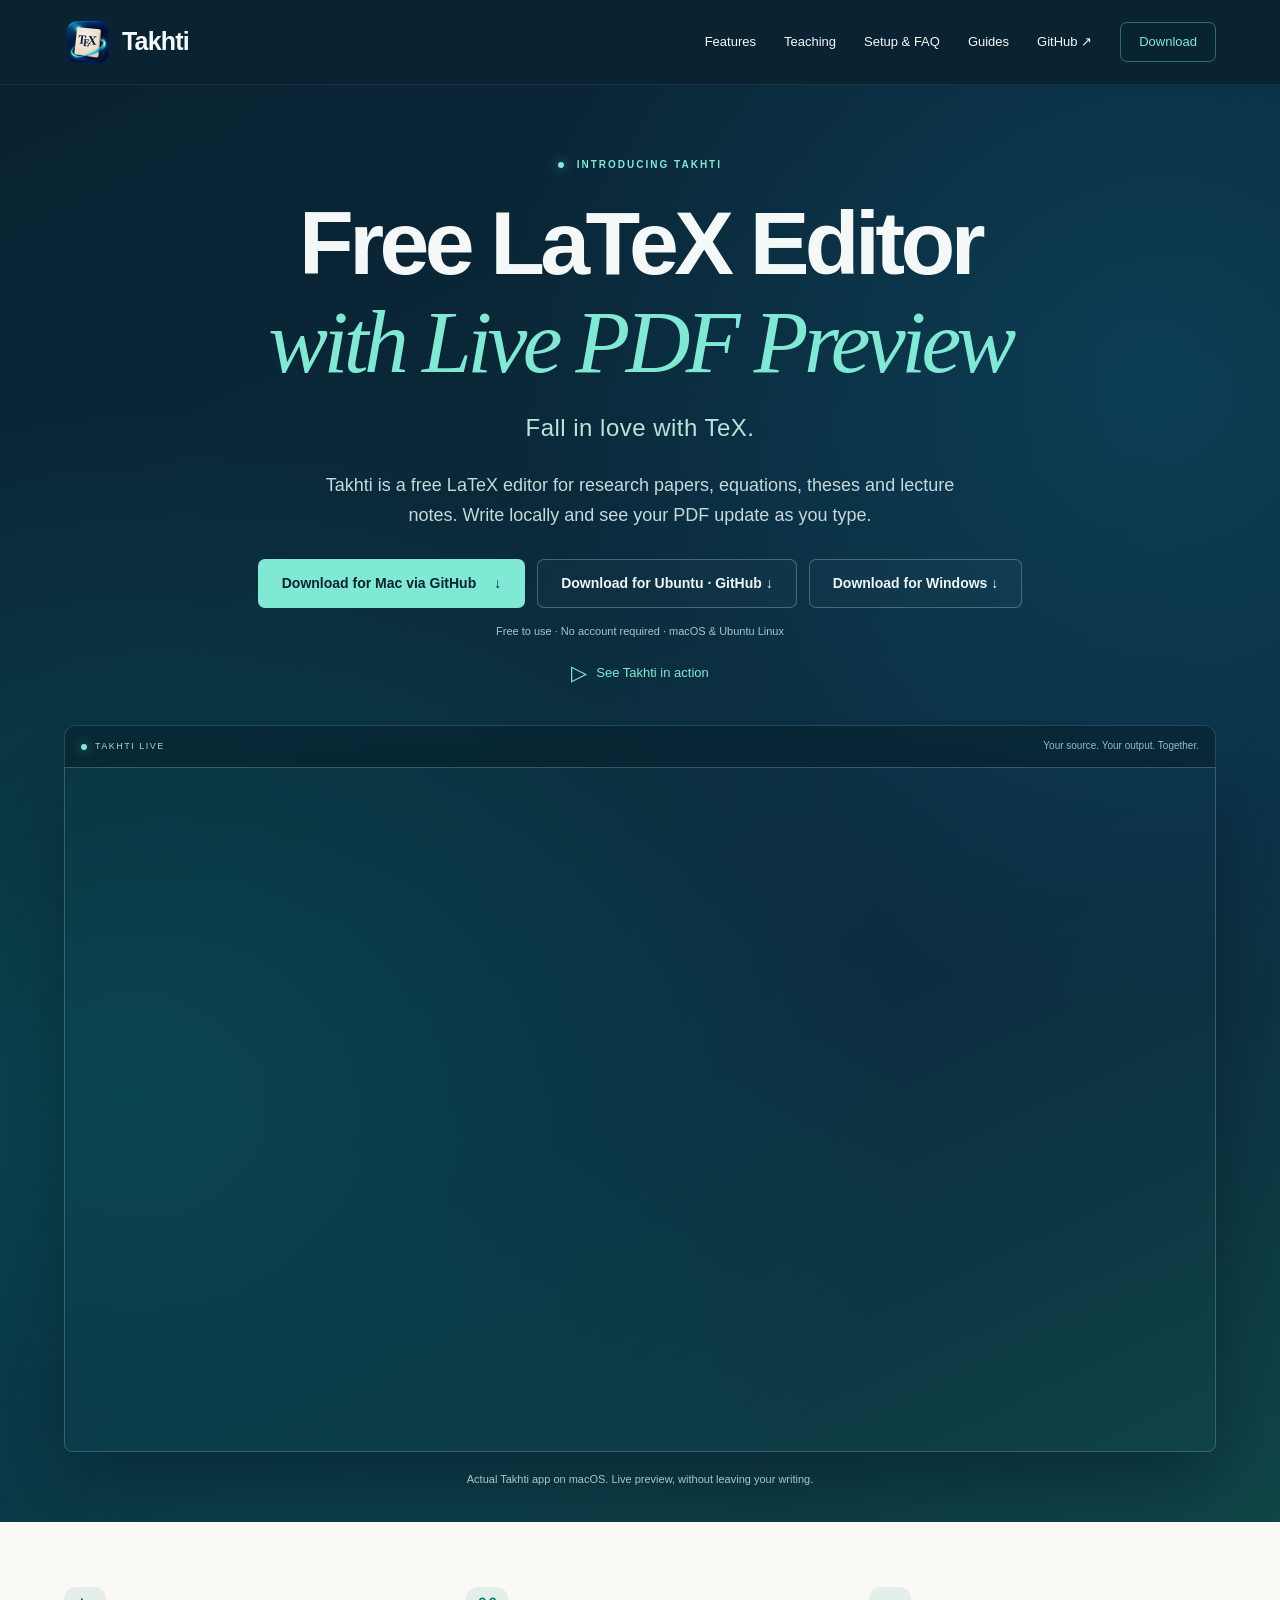
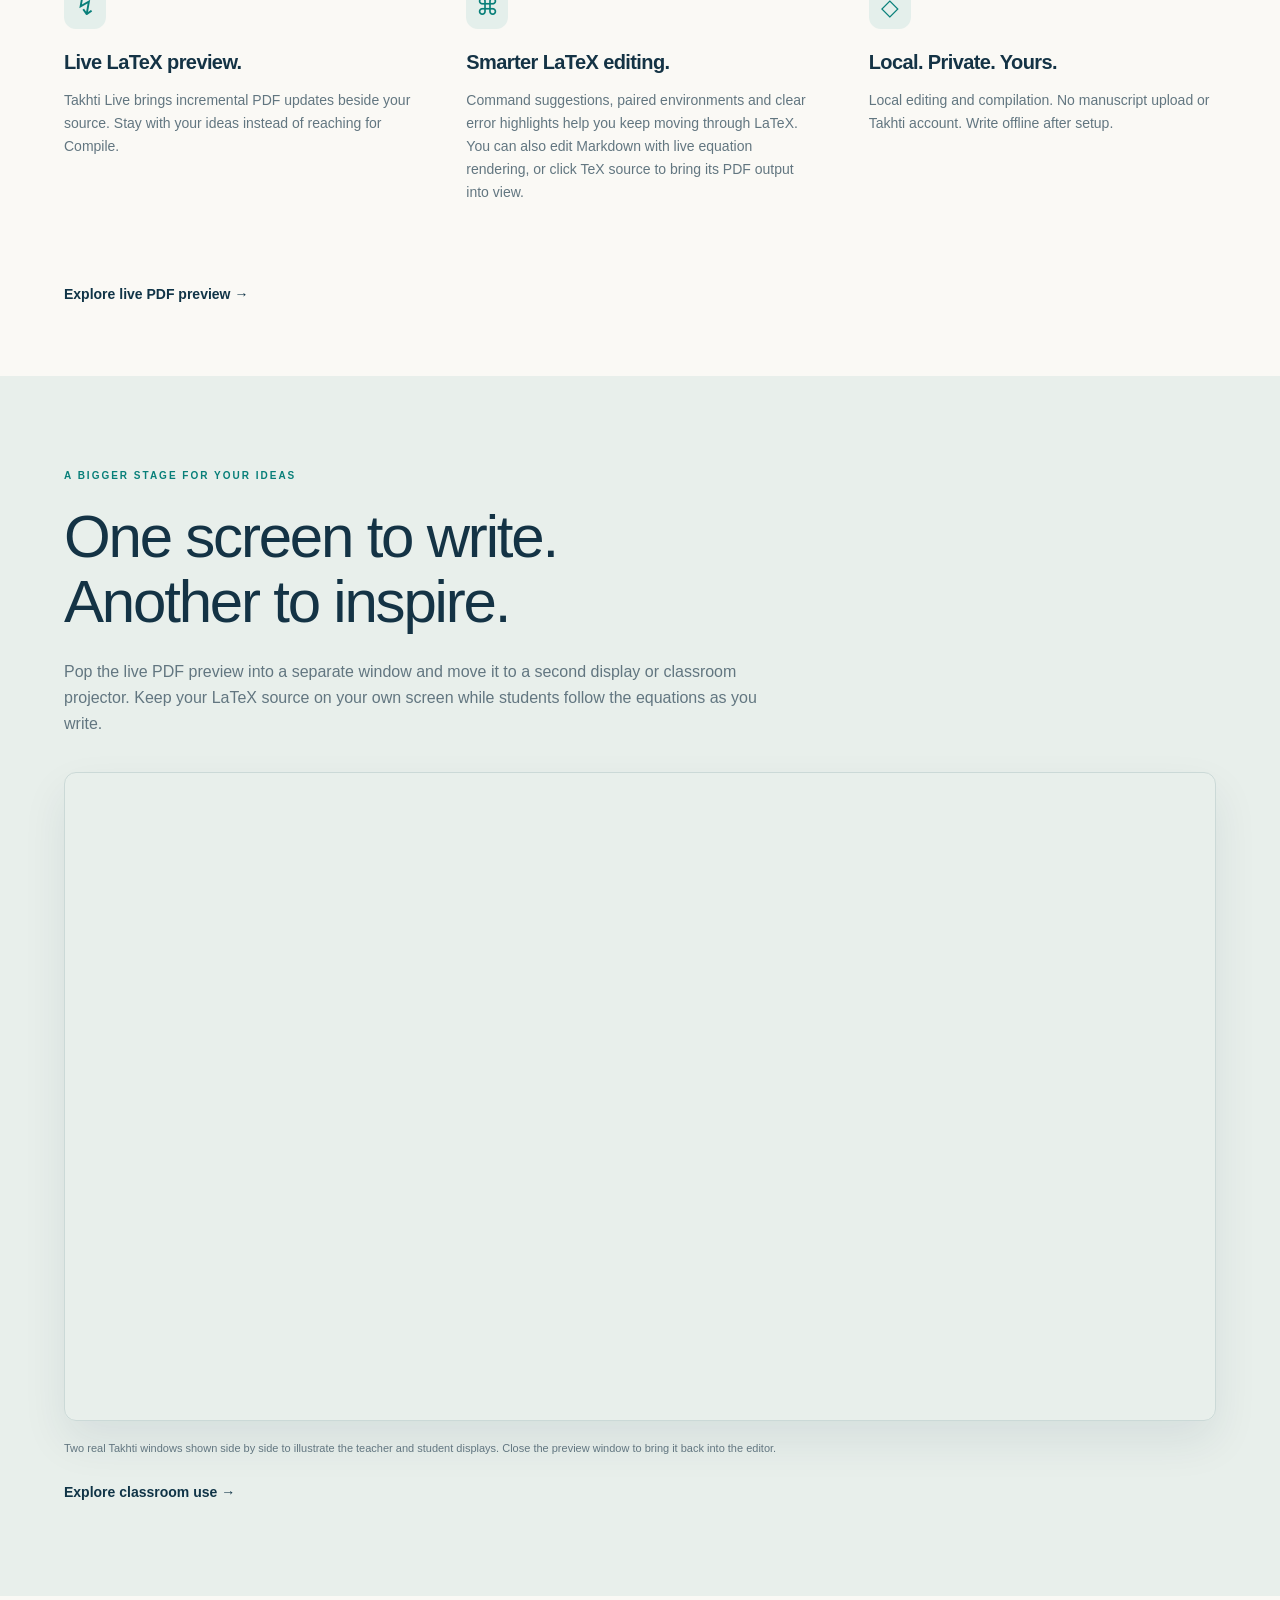
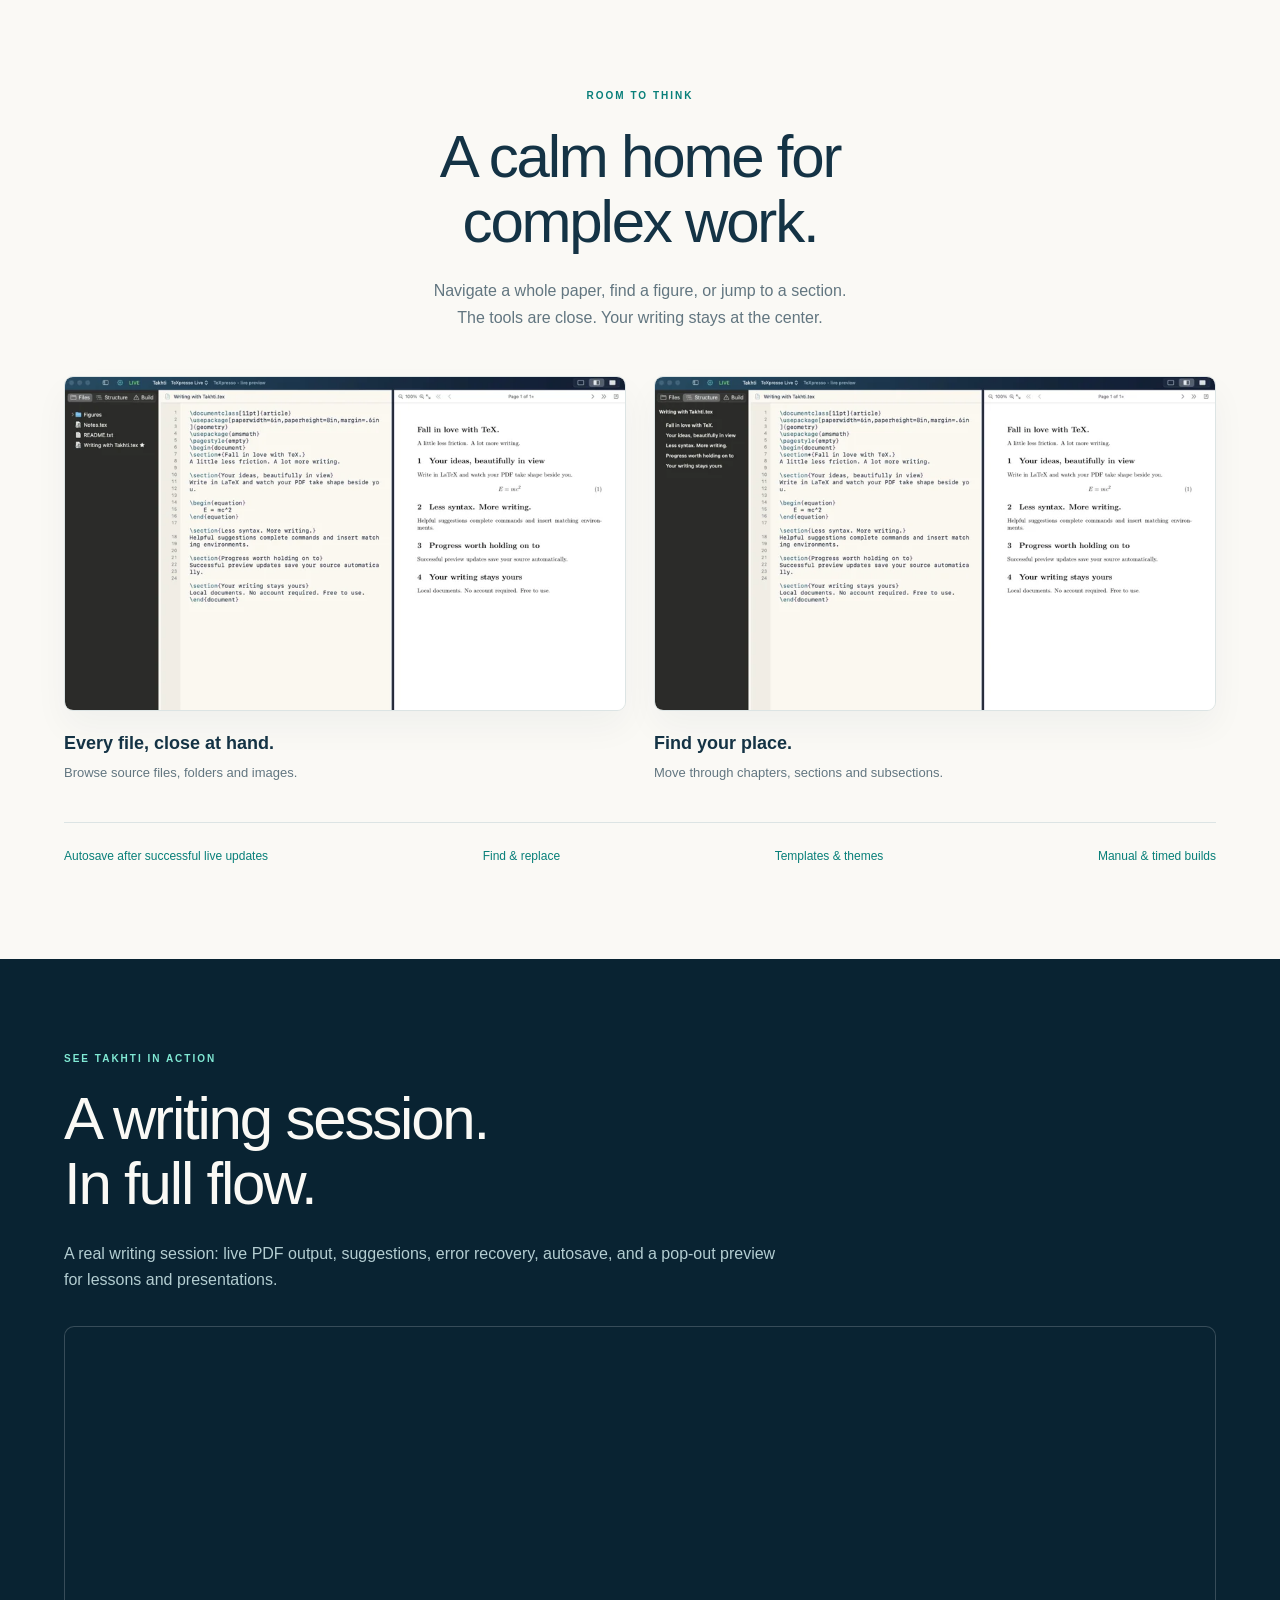
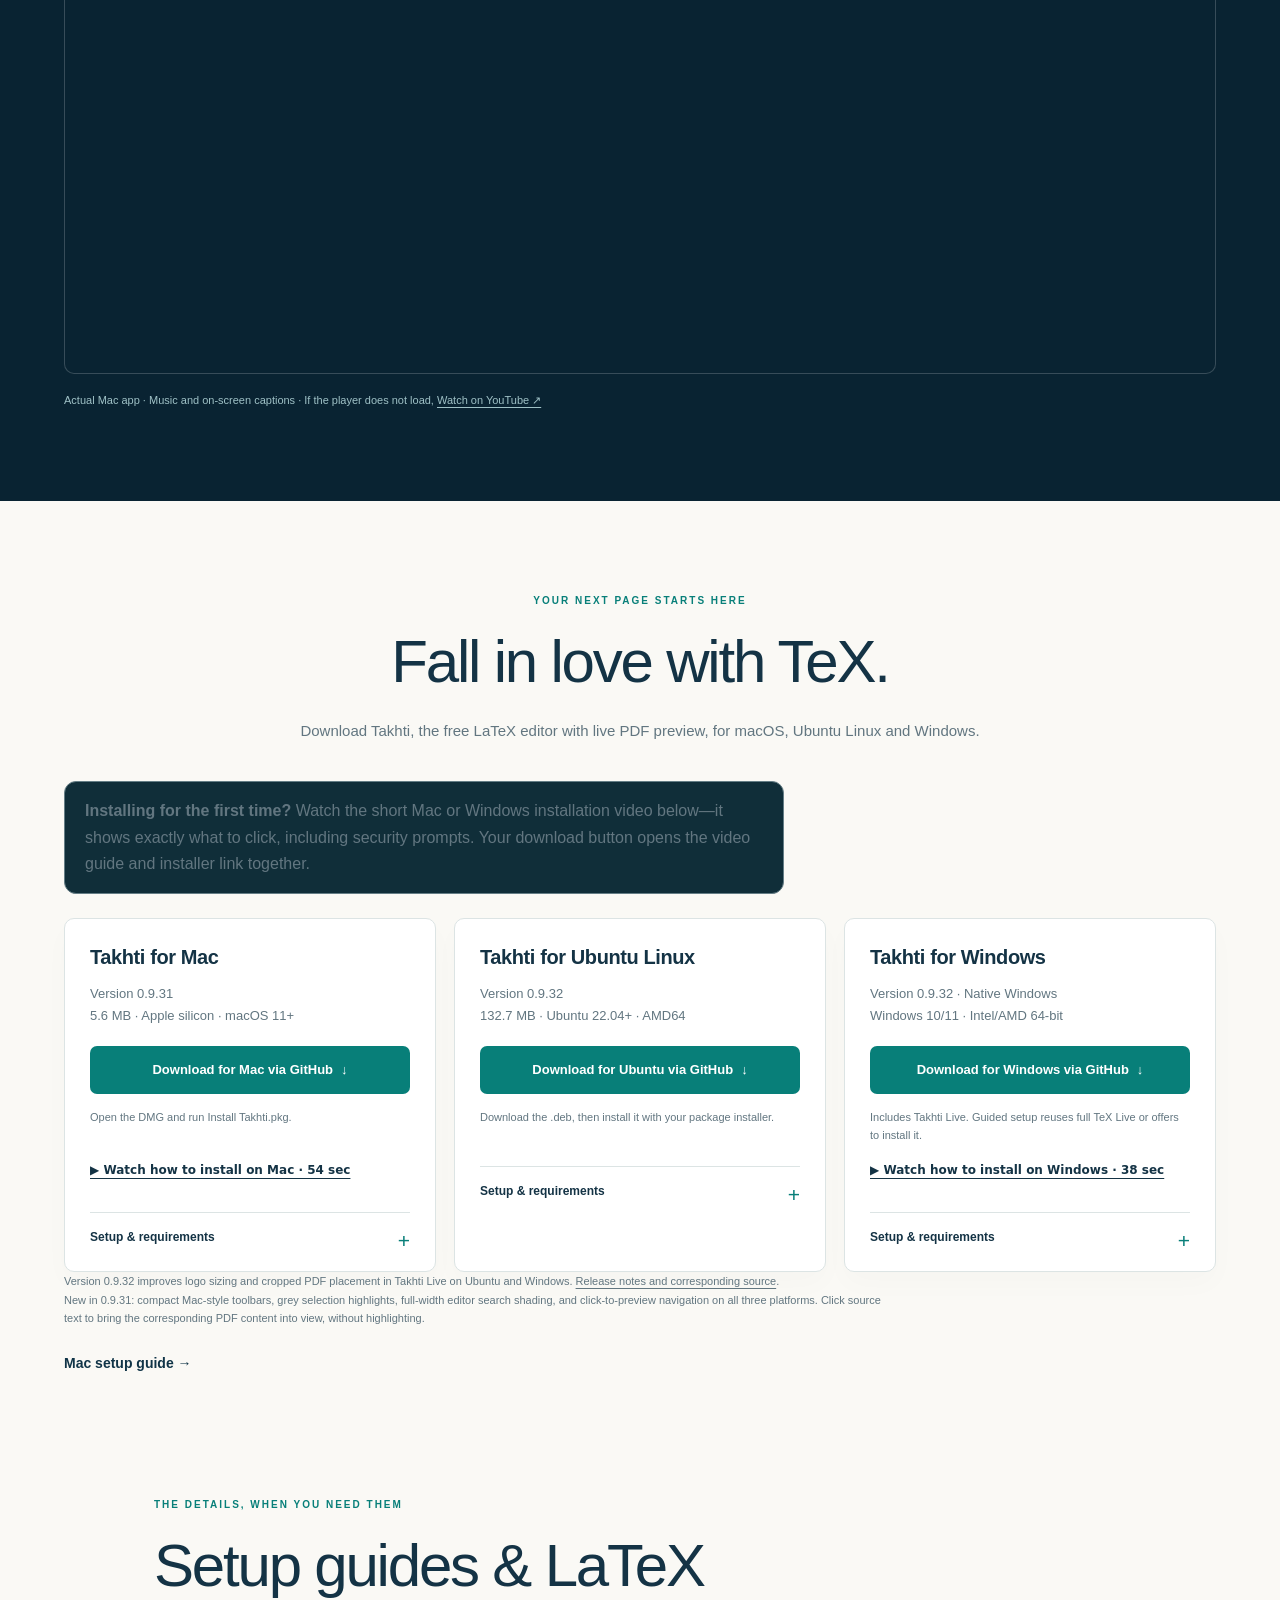
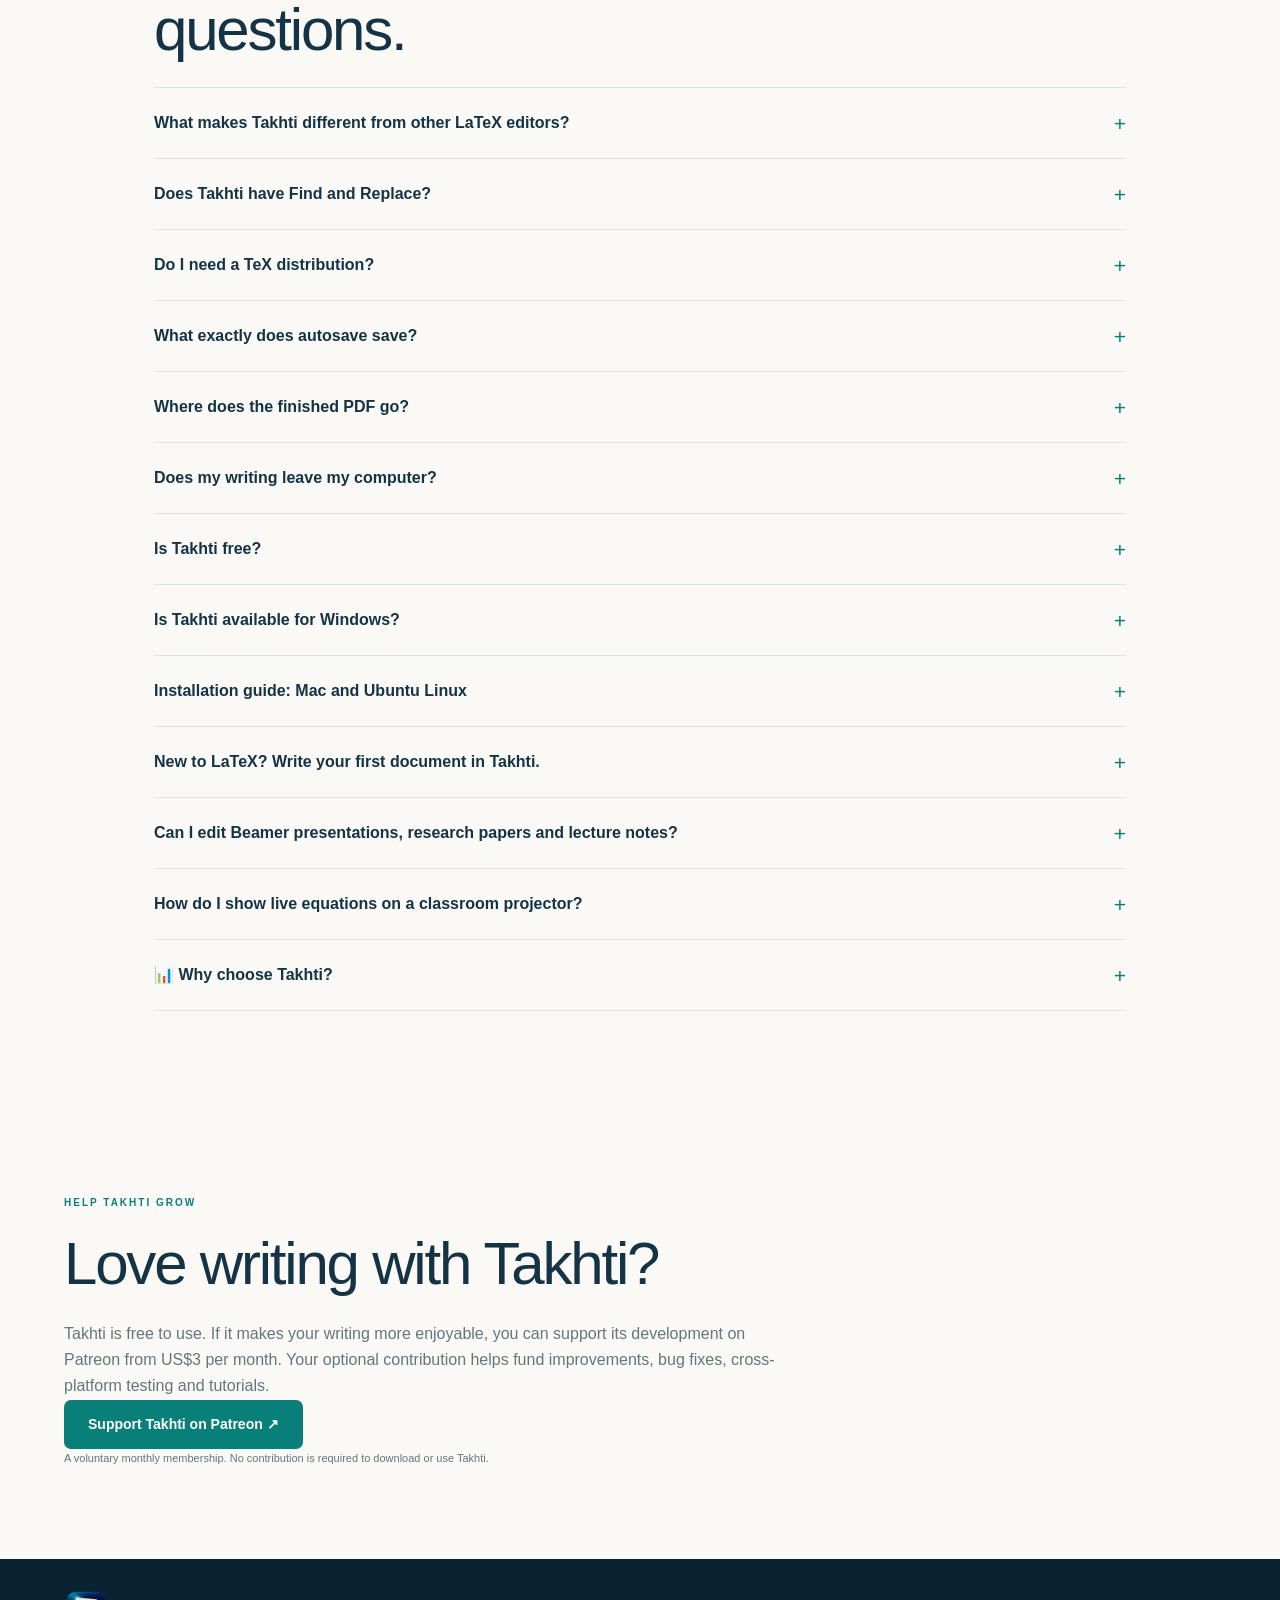
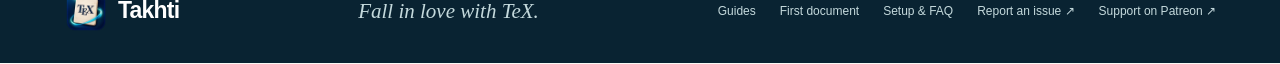
==== commit da2fc1a6: "Update Ubuntu and Windows downloads to Takhti 0.9.32" ====
--- a/docs/index.html
+++ b/docs/index.html
@@ -1,4 +1,4 @@
 <!DOCTYPE html>
 
-<html lang="en"><head><meta charset="utf-8"/><meta content="width=device-width, initial-scale=1" name="viewport"/><meta content="Download Takhti, a free LaTeX editor for Mac, Ubuntu Linux and Windows. Enjoy live PDF preview, local editing, autocomplete and offline writing." name="description"/><meta content="#092332" name="theme-color"/><meta content="Free LaTeX Editor with Live PDF Preview | Takhti" property="og:title"/><meta content="Download Takhti, a free LaTeX editor for Mac, Ubuntu Linux and Windows. Enjoy live PDF preview, local editing, autocomplete and offline writing." property="og:description"/><meta content="website" property="og:type"/><meta content="https://textakhti.github.io/Takhti/" property="og:url"/><meta content="summary_large_image" name="twitter:card"/><meta content="Download Takhti, a free LaTeX editor for Mac, Ubuntu Linux and Windows. Enjoy live PDF preview, local editing, autocomplete and offline writing." name="twitter:description"/><meta content="https://textakhti.github.io/Takhti/live-preview-1600.webp" name="twitter:image"/><meta content="Takhti" property="og:site_name"/><meta content="en_US" property="og:locale"/><meta content="https://textakhti.github.io/Takhti/live-preview-1600.webp" property="og:image"/><meta content="Takhti LaTeX editor with source and live PDF preview" property="og:image:alt"/><meta content="Free LaTeX Editor with Live PDF Preview | Takhti" name="twitter:title"/><title>Free LaTeX Editor with Live PDF Preview | Takhti</title><link href="assets/takhti-icon-192.webp" rel="icon"/><link href="style.css?v=20261116-video-only" rel="stylesheet"/><link href="https://textakhti.github.io/Takhti/" rel="canonical"/><script type="application/ld+json">{"@context": "https://schema.org", "@graph": [{"@type": "WebSite", "@id": "https://textakhti.github.io/Takhti/#website", "url": "https://textakhti.github.io/Takhti/", "name": "Takhti", "description": "Download Takhti, a free LaTeX editor for Mac, Ubuntu Linux and Windows. Enjoy live PDF preview, local editing, autocomplete and offline writing.", "inLanguage": "en"}, {"@type": "WebPage", "@id": "https://textakhti.github.io/Takhti/#webpage", "url": "https://textakhti.github.io/Takhti/", "name": "Free LaTeX Editor with Live PDF Preview | Takhti", "description": "Download Takhti, a free LaTeX editor for Mac, Ubuntu Linux and Windows. Enjoy live PDF preview, local editing, autocomplete and offline writing.", "inLanguage": "en", "isPartOf": {"@id": "https://textakhti.github.io/Takhti/#website"}, "about": {"@id": "https://textakhti.github.io/Takhti/#software"}, "primaryImageOfPage": {"@type": "ImageObject", "url": "https://textakhti.github.io/Takhti/live-preview-1600.webp"}}, {"@type": "SoftwareApplication", "@id": "https://textakhti.github.io/Takhti/#software", "name": "Takhti", "url": "https://textakhti.github.io/Takhti/", "description": "Download Takhti, a free LaTeX editor for Mac, Ubuntu Linux and Windows. Enjoy live PDF preview, local editing, autocomplete and offline writing.", "applicationCategory": "ProductivityApplication", "applicationSubCategory": "LaTeX editor", "operatingSystem": ["macOS 11 or later (Apple silicon)", "Ubuntu 22.04 or later (AMD64)", "Windows 10/11 x64"], "softwareVersion": "0.9.31", "screenshot": "https://textakhti.github.io/Takhti/live-preview-1600.webp", "image": "https://textakhti.github.io/Takhti/live-preview-1600.webp", "offers": {"@type": "Offer", "price": "0", "priceCurrency": "USD", "url": "https://textakhti.github.io/Takhti/#download"}, "downloadUrl": "https://github.com/TeXTakhti/Takhti/releases/latest", "softwareHelp": {"@type": "WebPage", "url": "https://textakhti.github.io/Takhti/#questions"}, "featureList": ["Incremental live PDF preview", "LaTeX command and environment completion", "Local document compilation", "Pop-out preview for teaching", "Autosave after successful live updates", "Project browser and document outline", "Find and replace"]}]}</script></head>
-<body><a class="skip" href="#main">Skip to content</a><header><a class="brand" href="#"><img alt="Takhti wooden writing-board icon" height="48" src="assets/takhti-icon-192.webp" width="48"/>Takhti</a><nav aria-label="Main navigation"><a href="#features">Features</a><a href="#teaching">Teaching</a><a href="#questions">Setup &amp; FAQ</a><a href="guides/">Guides</a><a href="https://github.com/TeXTakhti/Takhti" rel="noopener" target="_blank">GitHub ↗</a><a class="nav-button" href="#download">Download</a></nav></header><main id="main"><section aria-labelledby="hero-title" class="hero"><p class="eyebrow"><span class="live-dot"></span> INTRODUCING TAKHTI</p><h1 id="hero-title">Free LaTeX Editor<br/><em>with Live PDF Preview</em></h1><p class="hero-slogan">Fall in love with TeX.</p><p class="lead">Takhti is a free LaTeX editor for research papers, equations, theses and lecture notes. Write locally and see your PDF update as you type.</p><div class="hero-downloads"><a class="button" href="https://github.com/TeXTakhti/Takhti/releases/download/v0.9.31/Takhti-0.9.31-macOS.dmg">Download for Mac via GitHub <span aria-hidden="true">↓</span></a><a aria-label="Download Takhti LaTeX editor for Ubuntu Linux" class="button button-outline" href="https://github.com/TeXTakhti/Takhti/releases/download/v0.9.31/Takhti-0.9.31-Ubuntu-amd64.deb">Download for Ubuntu · GitHub ↓</a><a class="button button-outline" href="https://github.com/TeXTakhti/Takhti/releases/download/v0.9.31/Takhti-0.9.31-Windows-x64-Setup.exe?setup=20261117" aria-label="Download Takhti for Windows">Download for Windows ↓</a></div><p class="hero-note">Free to use · No account required · macOS &amp; Ubuntu Linux</p><a class="watch-link" href="#watch"><span aria-hidden="true">▷</span> See Takhti in action</a><figure class="hero-screen"><div class="window-label"><span class="live-dot"></span> TAKHTI LIVE <span class="window-caption">Your source. Your output. Together.</span></div><img alt="Takhti desktop LaTeX editor in its navy and teal theme on macOS, with source code beside a live PDF preview" decoding="async" fetchpriority="high" height="1640" sizes="(max-width: 600px) calc(100vw - 48px), 1240px" src="assets/live-preview-1600.webp" srcset="assets/live-preview-800.webp 800w, assets/live-preview-1600.webp 1600w, assets/live-preview-2400.webp 2400w" width="2760"/><figcaption>Actual Takhti app on macOS. Live preview, without leaving your writing.</figcaption></figure></section><section aria-label="Why write with Takhti" class="section benefits" id="features"><article><span aria-hidden="true" class="feature-symbol">↯</span><h2>Live LaTeX preview.</h2><p>Takhti Live brings incremental PDF updates beside your source. Stay with your ideas instead of reaching for Compile.</p></article><article><span aria-hidden="true" class="feature-symbol">⌘</span><h2>Smarter LaTeX editing.</h2><p>Command suggestions, paired environments and clear error highlights help you keep moving through LaTeX. You can also edit Markdown with live equation rendering, or click TeX source to bring its PDF output into view.</p></article><article><span aria-hidden="true" class="feature-symbol">◇</span><h2>Local. Private. Yours.</h2><p>Local editing and compilation. No manuscript upload or Takhti account. Write offline after setup.</p></article><p class="related-link"><a href="live-preview/">Explore live PDF preview →</a></p></section><section class="teaching section" id="teaching"><p class="eyebrow">A BIGGER STAGE FOR YOUR IDEAS</p><h2>One screen to write.<br/>Another to inspire.</h2><p>Pop the live PDF preview into a separate window and move it to a second display or classroom projector. Keep your LaTeX source on your own screen while students follow the equations as you write.</p><img alt="Takhti LaTeX editor on a teacher’s screen and a separate live PDF preview with a function, derivative and integral for students" class="error-demo" decoding="async" height="1080" loading="lazy" sizes="(max-width: 600px) calc(100vw - 48px), 1240px" src="assets/teaching-preview-1600.webp" srcset="assets/teaching-preview-800.webp 800w, assets/teaching-preview-1600.webp 1600w, assets/teaching-preview-1920.webp 1920w" width="1920"/><p class="small">Two real Takhti windows shown side by side to illustrate the teacher and student displays. Close the preview window to bring it back into the editor.</p><p class="related-link"><a href="teaching/">Explore classroom use →</a></p></section><section class="section workspace" id="workspace"><div class="section-heading"><p class="eyebrow">ROOM TO THINK</p><h2>A calm home for<br/>complex work.</h2><p>Navigate a whole paper, find a figure, or jump to a section.<br/>The tools are close. Your writing stays at the center.</p></div><div class="workspace-grid"><figure><img alt="Takhti project file browser showing LaTeX source files and a figure beside the PDF preview" decoding="async" height="1640" loading="lazy" sizes="(max-width: 600px) calc(100vw - 48px), 560px" src="assets/project-files-1600.webp" srcset="assets/project-files-800.webp 800w, assets/project-files-1600.webp 1600w, assets/project-files-2400.webp 2400w" width="2760"/><figcaption><strong>Every file, close at hand.</strong> Browse source files, folders and images.</figcaption></figure><figure><img alt="Takhti document outline with sections and subsections for navigating a research paper" decoding="async" height="1640" loading="lazy" sizes="(max-width: 600px) calc(100vw - 48px), 560px" src="assets/document-structure-1600.webp" srcset="assets/document-structure-800.webp 800w, assets/document-structure-1600.webp 1600w, assets/document-structure-2400.webp 2400w" width="2760"/><figcaption><strong>Find your place.</strong> Move through chapters, sections and subsections.</figcaption></figure></div><div class="utility-strip"><span>Autosave after successful live updates</span><span>Find &amp; replace</span><span>Templates &amp; themes</span><span>Manual &amp; timed builds</span></div></section><section aria-labelledby="watch-title" class="section video-showcase" id="watch"><p class="eyebrow">SEE TAKHTI IN ACTION</p><h2 id="watch-title">A writing session.<br/>In full flow.</h2><p>A real writing session: live PDF output, suggestions, error recovery, autosave, and a pop-out preview for lessons and presentations.</p><div class="video-frame"><iframe title="Takhti live LaTeX editor feature tour and pop-out teaching demonstration" src="https://www.youtube-nocookie.com/embed/V9Gahk5-wYc?rel=0&amp;origin=https%3A%2F%2Ftextakhti.github.io" width="1280" height="720" referrerpolicy="strict-origin-when-cross-origin" loading="lazy" allow="accelerometer; autoplay; clipboard-write; encrypted-media; gyroscope; picture-in-picture; web-share" allowfullscreen></iframe></div><p class="small">Actual Mac app · Music and on-screen captions · If the player does not load, <a href="https://www.youtube.com/watch?v=V9Gahk5-wYc" rel="noopener" target="_blank">Watch on YouTube ↗</a></p></section><section class="download-section section" id="download"><div class="download-intro"><p class="eyebrow">YOUR NEXT PAGE STARTS HERE</p><h2>Fall in love with TeX.</h2><p>Download Takhti, the free LaTeX editor with live PDF preview, for macOS, Ubuntu Linux and Windows.</p></div><p class="installation-callout"><strong>Installing for the first time?</strong> Watch the short Mac or Windows installation video below—it shows exactly what to click, including security prompts. Your download button opens the video guide and installer link together.</p><div class="download-grid"><article class="download-card"><h3>Takhti for Mac</h3><p>Version 0.9.31<br/>5.6 MB · Apple silicon · macOS 11+</p><a class="button" href="https://github.com/TeXTakhti/Takhti/releases/download/v0.9.31/Takhti-0.9.31-macOS.dmg" rel="noopener" target="_blank">Download for Mac via GitHub <span aria-hidden="true">↓</span></a><p class="small">Open the DMG and run Install Takhti.pkg.</p><button class="installation-link" type="button" data-install-guide="mac">▶ Watch how to install on Mac · 54 sec</button><details><summary>Setup &amp; requirements</summary><p>Setup downloads the verified prebuilt live runtime (about 65 MB), then reuses an existing full MacTeX installation or downloads MacTeX (about 6.4 GB) if missing. Progress is shown in Takhti; interrupted MacTeX downloads can resume after a restart. macOS Installer asks for administrator approval. Installed packages are reused before fetching uncached compatible inputs. This app is locally signed and has not been Apple-notarized.</p></details></article><article class="download-card"><h3>Takhti for Ubuntu Linux</h3><p>Version 0.9.31<br/>132.6 MB · Ubuntu 22.04+ · AMD64</p><a class="button" href="https://github.com/TeXTakhti/Takhti/releases/download/v0.9.31/Takhti-0.9.31-Ubuntu-amd64.deb" rel="noopener" target="_blank">Download for Ubuntu via GitHub <span aria-hidden="true">↓</span></a><p class="small">Download the .deb, then install it with your package installer.</p><details><summary>Setup &amp; requirements</summary><p>First-run setup prepares Takhti Live and checks for TeX Live. If missing, full TeX Live is downloaded and installed (several GB), with progress and package details shown in setup. Downloaded and partial TeX Live packages are retained so setup can continue after an interruption. Administrator approval and internet access are needed. Full TeX Live setup requires internet access and administrator approval.</p></details></article><article class="download-card"><h3>Takhti for Windows</h3><p>Version 0.9.31 · Native Windows<br/>Windows 10/11 · Intel/AMD 64-bit</p><a class="button" href="https://github.com/TeXTakhti/Takhti/releases/download/v0.9.31/Takhti-0.9.31-Windows-x64-Setup.exe?setup=20261117" rel="noopener" target="_blank">Download for Windows via GitHub <span aria-hidden="true">↓</span></a><p class="small">Includes Takhti Live. Guided setup reuses full TeX Live or offers to install it.</p><button class="installation-link" type="button" data-install-guide="windows">▶ Watch how to install on Windows · 38 sec</button><details><summary>Setup &amp; requirements</summary><p>Run the setup .exe and open Takhti from the Start menu. This native Windows build includes the live engine and runtime libraries, and checks for full native TeX Live on your computer. If missing or partial, guided setup offers to download and install the full distribution (several GB). You can choose Later and return from Settings. Existing distributions are preserved. <a href="https://tug.org/texlive/windows.html" target="_blank" rel="noopener">Get TeX Live for Windows</a>, then restart Takhti. TeX Live is downloaded during setup only if needed. The Windows installer is unsigned. The packaged engine has been tested on Windows 10 and Windows 11; this newly packaged installer still needs a fresh installation test.</p></details></article></div><p class="small">New in 0.9.31: compact Mac-style toolbars, grey selection highlights, full-width editor search shading, and click-to-preview navigation on all three platforms. Click source text to bring the corresponding PDF content into view, without highlighting.</p><p class="related-link"><a href="mac/">Mac setup guide →</a></p></section><section class="questions section" id="questions"><p class="eyebrow">THE DETAILS, WHEN YOU NEED THEM</p><h2>Setup guides &amp; LaTeX questions.</h2><details><summary>What makes Takhti different from other LaTeX editors?</summary><p>Takhti combines incremental live PDF preview, LaTeX command suggestions, project navigation and a pop-out display in a focused desktop workspace. It is free to use. Takhti is available for Mac, Ubuntu Linux and Windows, with a native Windows version. Try it with your own project to see whether it suits your workflow.</p></details><details><summary>Does Takhti have Find and Replace?</summary><p>Yes. Open Find/Replace from the editor header, or press ⌘F on Mac and Ctrl+F on Ubuntu. You can navigate matches, replace one match or replace all, and undo replacements.</p></details><details><summary>Do I need a TeX distribution?</summary><p>Setup checks for a full TeX installation. On Mac, it first downloads the prebuilt Takhti Live runtime (about 65 MB), then downloads MacTeX (about 6.4 GB) if no full MacTeX installation is present. Ubuntu reuses TeX Live or installs the full distribution when missing. Progress and download details are displayed during setup. Standard builds try pdfLaTeX, then XeLaTeX, then LuaLaTeX. Private or nonstandard packages may still need to be supplied with your project.</p></details><details id="autosave-details"><summary>What exactly does autosave save?</summary><p>Save an untitled document once to choose its location. In Takhti Live mode, a successful live-preview update saves that source revision; only the pages needed for the preview may have been checked. Later pages can still contain errors. Timed and manual builds autosave on a successful full build. Use ⌘S on Mac or Ctrl+S on Ubuntu whenever you want to save the current text explicitly.</p></details><details><summary>Where does the finished PDF go?</summary><p>A full build saves the PDF alongside the project’s root .tex file. When closing builds are enabled and a document has a successful live-preview update and no current live-build failure, Takhti attempts a full build using the last successful source checkpoint. Settings lets you turn the closing build off and choose its compiler. If that build fails, the existing PDF is preserved and a brief dialog lets you close anyway or cancel.</p></details><details><summary>Does my writing leave my computer?</summary><p>Takhti’s editing and compilation run locally. It does not upload your documents for typesetting and does not require a Takhti account. Dependency setup, missing-package downloads and release checks contact external services. Update checks run automatically only after more than three days since the last successful check, and whenever About opens. Optional diagnostic reports include basic system and app details only. Takhti asks before sharing and shows the report for review; continuing opens a public GitHub issue form. Documents and raw logs are excluded. This website and GitHub downloads are separate services with their own privacy policies.</p></details><details><summary>Is Takhti free?</summary><p>Yes. Takhti is free to use, with no subscription required.</p></details><details><summary>Is Takhti available for Windows?</summary><p>Yes. The native Windows version includes Takhti Live and runs on Windows 10/11 x64. First-run setup detects full TeX Live and offers to install it if needed. <a href="#download">Download Takhti for Windows</a>.</p></details><details><summary>Installation guide: Mac and Ubuntu Linux</summary><div class="answer"><h3>macOS</h3><p>Open the DMG and run Install Takhti.pkg. First-run setup checks for Takhti Live and a full TeX distribution, then offers to install missing components. Requires Apple silicon and macOS 11 or later.</p><h3>Ubuntu Linux</h3><p>Install the AMD64 DEB with your package manager, or run <code>sudo apt install ./Takhti-0.9.31-Ubuntu-amd64.deb</code>. Requires Ubuntu 22.04 or later on Intel/AMD 64-bit.</p><p>Version 0.9.31 for Mac and Ubuntu; native Windows version 0.9.31. The Mac app is not Apple-notarized. Ubuntu requires broader testing.</p></div></details><details id="beginner-guide"><summary>New to LaTeX? Write your first document in Takhti.</summary><div class="answer"><p>Install Takhti and complete the guided setup. Start with an article template, save your document as a <code>.tex</code> file, then select Takhti Live in the build-mode menu. Edit the text between <code>\begin{document}</code> and <code>\end{document}</code> to see the preview update.</p><p>For a heading, type <code>\section{}</code> and write its title inside the braces. For a displayed equation, insert an equation environment and enter <code>E=mc^2</code> between its matching begin and end commands. Suggestions help complete LaTeX commands and environments.</p><p>Use Find and Replace with Cmd+F on Mac or Ctrl+F on Ubuntu. If a line has an error, check its highlight and the Build sidebar. A successful live update checks the previewed content; use a full build before sharing the final PDF.</p><p><a href="#watch">Watch the real editing demonstration</a> or <a href="#download">download Takhti for your computer</a>.</p></div></details><details id="beamer-guide"><summary>Can I edit Beamer presentations, research papers and lecture notes?</summary><p>Yes. Open the project’s main LaTeX source file with its supporting files and figures in place. Use the project browser to find files and the document outline to navigate sections. Templates provide starting points for common document types, including presentations. Compatibility depends on the packages and features used by your project.</p></details><details id="teaching-guide"><summary>How do I show live equations on a classroom projector?</summary><p>Open the preview in a separate window using the pop-out button in the preview header. Move that window onto your second display or projector. Keep the editor on your own screen and type inside a complete LaTeX equation environment so students can follow the output as it changes. <a href="#teaching">See the teaching preview example</a>.</p></details><details class="comparison" id="compare"><summary>📊 Why choose Takhti? </summary><div aria-label="LaTeX editor comparison" class="table-scroll" role="region" tabindex="0"><table><caption>How Takhti Compares to the Competition</caption><thead><tr><th scope="col">Feature</th><th scope="col">Takhti</th><th scope="col">Overleaf</th><th scope="col">TeXstudio</th><th scope="col">VS Code + Extensions</th></tr></thead><tbody><tr><th scope="row">Interface Design</th><td>💎 Modern &amp; Minimal</td><td>💻 Cloud-heavy</td><td>🏛️ Outdated / Cluttered</td><td>🛠️ Complex Setup</td></tr><tr><th scope="row">Offline Reliability</th><td>✅ 100% Native</td><td>❌ Requires Internet</td><td>✅ Native</td><td>✅ Native</td></tr><tr><th scope="row">Preview speed</th><td>⚡ Instant</td><td>⌛ Dependent on browser</td><td>⌛ Moderate</td><td>⌛ Heavy Load</td></tr><tr><th scope="row">Learning Curve</th><td>🌱 Easy</td><td>🌱 Easy</td><td>🪵 Steep</td><td>🪵 Complex for beginners</td></tr></tbody></table></div></details></section><section class="section" id="support"><p class="eyebrow">HELP TAKHTI GROW</p><h2>Love writing with Takhti?</h2><p>Takhti is free to use. If it makes your writing more enjoyable, you can support its development on Patreon from US$3 per month. Your optional contribution helps fund improvements, bug fixes, cross-platform testing and tutorials.</p><p><a class="button" href="https://www.patreon.com/TakhtiEditor" target="_blank" rel="noopener">Support Takhti on Patreon ↗</a></p><p class="small">A voluntary monthly membership. No contribution is required to download or use Takhti.</p></section></main><footer><a class="brand" href="#"><img alt="" height="44" src="assets/takhti-icon-192.webp" width="44"/>Takhti</a><p>Fall in love with TeX.</p><div><a href="guides/">Guides</a><a href="#beginner-guide">First document</a><a href="#questions">Setup &amp; FAQ</a><a href="https://github.com/TeXTakhti/Takhti/issues">Report an issue ↗</a><a href="https://www.patreon.com/TakhtiEditor" target="_blank" rel="noopener">Support on Patreon ↗</a></div></footer><dialog class="installation-guide" id="installation-guide" aria-labelledby="installation-title" aria-describedby="installation-duration"><div class="installation-heading"><div><h2 id="installation-title">Install Takhti</h2><p id="installation-duration"></p></div><button type="button" id="installation-close" aria-label="Close installation walkthrough">×</button></div><div class="installation-media"><video id="installation-video" controls playsinline muted preload="none" aria-label="Recorded installation walkthrough"></video></div><ol id="installation-steps"></ol><p id="installation-note" class="installation-note"></p><div class="installation-actions"><a class="button" id="installation-download" href="#download" target="_blank" rel="noopener">Download installer via GitHub ↓</a></div></dialog><script src="download-guide.js?v=20261117-setup" defer></script></body></html>
+<html lang="en"><head><meta charset="utf-8"/><meta content="width=device-width, initial-scale=1" name="viewport"/><meta content="Download Takhti, a free LaTeX editor for Mac, Ubuntu Linux and Windows. Enjoy live PDF preview, local editing, autocomplete and offline writing." name="description"/><meta content="#092332" name="theme-color"/><meta content="Free LaTeX Editor with Live PDF Preview | Takhti" property="og:title"/><meta content="Download Takhti, a free LaTeX editor for Mac, Ubuntu Linux and Windows. Enjoy live PDF preview, local editing, autocomplete and offline writing." property="og:description"/><meta content="website" property="og:type"/><meta content="https://textakhti.github.io/Takhti/" property="og:url"/><meta content="summary_large_image" name="twitter:card"/><meta content="Download Takhti, a free LaTeX editor for Mac, Ubuntu Linux and Windows. Enjoy live PDF preview, local editing, autocomplete and offline writing." name="twitter:description"/><meta content="https://textakhti.github.io/Takhti/live-preview-1600.webp" name="twitter:image"/><meta content="Takhti" property="og:site_name"/><meta content="en_US" property="og:locale"/><meta content="https://textakhti.github.io/Takhti/live-preview-1600.webp" property="og:image"/><meta content="Takhti LaTeX editor with source and live PDF preview" property="og:image:alt"/><meta content="Free LaTeX Editor with Live PDF Preview | Takhti" name="twitter:title"/><title>Free LaTeX Editor with Live PDF Preview | Takhti</title><link href="assets/takhti-icon-192.webp" rel="icon"/><link href="style.css?v=20261116-video-only" rel="stylesheet"/><link href="https://textakhti.github.io/Takhti/" rel="canonical"/><script type="application/ld+json">{"@context": "https://schema.org", "@graph": [{"@type": "WebSite", "@id": "https://textakhti.github.io/Takhti/#website", "url": "https://textakhti.github.io/Takhti/", "name": "Takhti", "description": "Download Takhti, a free LaTeX editor for Mac, Ubuntu Linux and Windows. Enjoy live PDF preview, local editing, autocomplete and offline writing.", "inLanguage": "en"}, {"@type": "WebPage", "@id": "https://textakhti.github.io/Takhti/#webpage", "url": "https://textakhti.github.io/Takhti/", "name": "Free LaTeX Editor with Live PDF Preview | Takhti", "description": "Download Takhti, a free LaTeX editor for Mac, Ubuntu Linux and Windows. Enjoy live PDF preview, local editing, autocomplete and offline writing.", "inLanguage": "en", "isPartOf": {"@id": "https://textakhti.github.io/Takhti/#website"}, "about": {"@id": "https://textakhti.github.io/Takhti/#software"}, "primaryImageOfPage": {"@type": "ImageObject", "url": "https://textakhti.github.io/Takhti/live-preview-1600.webp"}}, {"@type": "SoftwareApplication", "@id": "https://textakhti.github.io/Takhti/#software", "name": "Takhti", "url": "https://textakhti.github.io/Takhti/", "description": "Download Takhti, a free LaTeX editor for Mac, Ubuntu Linux and Windows. Enjoy live PDF preview, local editing, autocomplete and offline writing.", "applicationCategory": "ProductivityApplication", "applicationSubCategory": "LaTeX editor", "operatingSystem": ["macOS 11 or later (Apple silicon)", "Ubuntu 22.04 or later (AMD64)", "Windows 10/11 x64"], "softwareVersion": "0.9.32", "screenshot": "https://textakhti.github.io/Takhti/live-preview-1600.webp", "image": "https://textakhti.github.io/Takhti/live-preview-1600.webp", "offers": {"@type": "Offer", "price": "0", "priceCurrency": "USD", "url": "https://textakhti.github.io/Takhti/#download"}, "downloadUrl": "https://github.com/TeXTakhti/Takhti/releases/latest", "softwareHelp": {"@type": "WebPage", "url": "https://textakhti.github.io/Takhti/#questions"}, "featureList": ["Incremental live PDF preview", "LaTeX command and environment completion", "Local document compilation", "Pop-out preview for teaching", "Autosave after successful live updates", "Project browser and document outline", "Find and replace"]}]}</script></head>
+<body><a class="skip" href="#main">Skip to content</a><header><a class="brand" href="#"><img alt="Takhti wooden writing-board icon" height="48" src="assets/takhti-icon-192.webp" width="48"/>Takhti</a><nav aria-label="Main navigation"><a href="#features">Features</a><a href="#teaching">Teaching</a><a href="#questions">Setup &amp; FAQ</a><a href="guides/">Guides</a><a href="https://github.com/TeXTakhti/Takhti" rel="noopener" target="_blank">GitHub ↗</a><a class="nav-button" href="#download">Download</a></nav></header><main id="main"><section aria-labelledby="hero-title" class="hero"><p class="eyebrow"><span class="live-dot"></span> INTRODUCING TAKHTI</p><h1 id="hero-title">Free LaTeX Editor<br/><em>with Live PDF Preview</em></h1><p class="hero-slogan">Fall in love with TeX.</p><p class="lead">Takhti is a free LaTeX editor for research papers, equations, theses and lecture notes. Write locally and see your PDF update as you type.</p><div class="hero-downloads"><a class="button" href="https://github.com/TeXTakhti/Takhti/releases/download/v0.9.31/Takhti-0.9.31-macOS.dmg">Download for Mac via GitHub <span aria-hidden="true">↓</span></a><a aria-label="Download Takhti LaTeX editor for Ubuntu Linux" class="button button-outline" href="https://github.com/TeXTakhti/Takhti/releases/download/v0.9.32/Takhti-0.9.32-Ubuntu-amd64.deb">Download for Ubuntu · GitHub ↓</a><a class="button button-outline" href="https://github.com/TeXTakhti/Takhti/releases/download/v0.9.32/Takhti-0.9.32-Windows-x64-Setup.exe" aria-label="Download Takhti for Windows">Download for Windows ↓</a></div><p class="hero-note">Free to use · No account required · macOS &amp; Ubuntu Linux</p><a class="watch-link" href="#watch"><span aria-hidden="true">▷</span> See Takhti in action</a><figure class="hero-screen"><div class="window-label"><span class="live-dot"></span> TAKHTI LIVE <span class="window-caption">Your source. Your output. Together.</span></div><img alt="Takhti desktop LaTeX editor in its navy and teal theme on macOS, with source code beside a live PDF preview" decoding="async" fetchpriority="high" height="1640" sizes="(max-width: 600px) calc(100vw - 48px), 1240px" src="assets/live-preview-1600.webp" srcset="assets/live-preview-800.webp 800w, assets/live-preview-1600.webp 1600w, assets/live-preview-2400.webp 2400w" width="2760"/><figcaption>Actual Takhti app on macOS. Live preview, without leaving your writing.</figcaption></figure></section><section aria-label="Why write with Takhti" class="section benefits" id="features"><article><span aria-hidden="true" class="feature-symbol">↯</span><h2>Live LaTeX preview.</h2><p>Takhti Live brings incremental PDF updates beside your source. Stay with your ideas instead of reaching for Compile.</p></article><article><span aria-hidden="true" class="feature-symbol">⌘</span><h2>Smarter LaTeX editing.</h2><p>Command suggestions, paired environments and clear error highlights help you keep moving through LaTeX. You can also edit Markdown with live equation rendering, or click TeX source to bring its PDF output into view.</p></article><article><span aria-hidden="true" class="feature-symbol">◇</span><h2>Local. Private. Yours.</h2><p>Local editing and compilation. No manuscript upload or Takhti account. Write offline after setup.</p></article><p class="related-link"><a href="live-preview/">Explore live PDF preview →</a></p></section><section class="teaching section" id="teaching"><p class="eyebrow">A BIGGER STAGE FOR YOUR IDEAS</p><h2>One screen to write.<br/>Another to inspire.</h2><p>Pop the live PDF preview into a separate window and move it to a second display or classroom projector. Keep your LaTeX source on your own screen while students follow the equations as you write.</p><img alt="Takhti LaTeX editor on a teacher’s screen and a separate live PDF preview with a function, derivative and integral for students" class="error-demo" decoding="async" height="1080" loading="lazy" sizes="(max-width: 600px) calc(100vw - 48px), 1240px" src="assets/teaching-preview-1600.webp" srcset="assets/teaching-preview-800.webp 800w, assets/teaching-preview-1600.webp 1600w, assets/teaching-preview-1920.webp 1920w" width="1920"/><p class="small">Two real Takhti windows shown side by side to illustrate the teacher and student displays. Close the preview window to bring it back into the editor.</p><p class="related-link"><a href="teaching/">Explore classroom use →</a></p></section><section class="section workspace" id="workspace"><div class="section-heading"><p class="eyebrow">ROOM TO THINK</p><h2>A calm home for<br/>complex work.</h2><p>Navigate a whole paper, find a figure, or jump to a section.<br/>The tools are close. Your writing stays at the center.</p></div><div class="workspace-grid"><figure><img alt="Takhti project file browser showing LaTeX source files and a figure beside the PDF preview" decoding="async" height="1640" loading="lazy" sizes="(max-width: 600px) calc(100vw - 48px), 560px" src="assets/project-files-1600.webp" srcset="assets/project-files-800.webp 800w, assets/project-files-1600.webp 1600w, assets/project-files-2400.webp 2400w" width="2760"/><figcaption><strong>Every file, close at hand.</strong> Browse source files, folders and images.</figcaption></figure><figure><img alt="Takhti document outline with sections and subsections for navigating a research paper" decoding="async" height="1640" loading="lazy" sizes="(max-width: 600px) calc(100vw - 48px), 560px" src="assets/document-structure-1600.webp" srcset="assets/document-structure-800.webp 800w, assets/document-structure-1600.webp 1600w, assets/document-structure-2400.webp 2400w" width="2760"/><figcaption><strong>Find your place.</strong> Move through chapters, sections and subsections.</figcaption></figure></div><div class="utility-strip"><span>Autosave after successful live updates</span><span>Find &amp; replace</span><span>Templates &amp; themes</span><span>Manual &amp; timed builds</span></div></section><section aria-labelledby="watch-title" class="section video-showcase" id="watch"><p class="eyebrow">SEE TAKHTI IN ACTION</p><h2 id="watch-title">A writing session.<br/>In full flow.</h2><p>A real writing session: live PDF output, suggestions, error recovery, autosave, and a pop-out preview for lessons and presentations.</p><div class="video-frame"><iframe title="Takhti live LaTeX editor feature tour and pop-out teaching demonstration" src="https://www.youtube-nocookie.com/embed/V9Gahk5-wYc?rel=0&amp;origin=https%3A%2F%2Ftextakhti.github.io" width="1280" height="720" referrerpolicy="strict-origin-when-cross-origin" loading="lazy" allow="accelerometer; autoplay; clipboard-write; encrypted-media; gyroscope; picture-in-picture; web-share" allowfullscreen></iframe></div><p class="small">Actual Mac app · Music and on-screen captions · If the player does not load, <a href="https://www.youtube.com/watch?v=V9Gahk5-wYc" rel="noopener" target="_blank">Watch on YouTube ↗</a></p></section><section class="download-section section" id="download"><div class="download-intro"><p class="eyebrow">YOUR NEXT PAGE STARTS HERE</p><h2>Fall in love with TeX.</h2><p>Download Takhti, the free LaTeX editor with live PDF preview, for macOS, Ubuntu Linux and Windows.</p></div><p class="installation-callout"><strong>Installing for the first time?</strong> Watch the short Mac or Windows installation video below—it shows exactly what to click, including security prompts. Your download button opens the video guide and installer link together.</p><div class="download-grid"><article class="download-card"><h3>Takhti for Mac</h3><p>Version 0.9.31<br/>5.6 MB · Apple silicon · macOS 11+</p><a class="button" href="https://github.com/TeXTakhti/Takhti/releases/download/v0.9.31/Takhti-0.9.31-macOS.dmg" rel="noopener" target="_blank">Download for Mac via GitHub <span aria-hidden="true">↓</span></a><p class="small">Open the DMG and run Install Takhti.pkg.</p><button class="installation-link" type="button" data-install-guide="mac">▶ Watch how to install on Mac · 54 sec</button><details><summary>Setup &amp; requirements</summary><p>Setup downloads the verified prebuilt live runtime (about 65 MB), then reuses an existing full MacTeX installation or downloads MacTeX (about 6.4 GB) if missing. Progress is shown in Takhti; interrupted MacTeX downloads can resume after a restart. macOS Installer asks for administrator approval. Installed packages are reused before fetching uncached compatible inputs. This app is locally signed and has not been Apple-notarized.</p></details></article><article class="download-card"><h3>Takhti for Ubuntu Linux</h3><p>Version 0.9.32<br/>132.7 MB · Ubuntu 22.04+ · AMD64</p><a class="button" href="https://github.com/TeXTakhti/Takhti/releases/download/v0.9.32/Takhti-0.9.32-Ubuntu-amd64.deb" rel="noopener" target="_blank">Download for Ubuntu via GitHub <span aria-hidden="true">↓</span></a><p class="small">Download the .deb, then install it with your package installer.</p><details><summary>Setup &amp; requirements</summary><p>First-run setup prepares Takhti Live and checks for TeX Live. If missing, full TeX Live is downloaded and installed (several GB), with progress and package details shown in setup. Downloaded and partial TeX Live packages are retained so setup can continue after an interruption. Administrator approval and internet access are needed. Full TeX Live setup requires internet access and administrator approval.</p></details></article><article class="download-card"><h3>Takhti for Windows</h3><p>Version 0.9.32 · Native Windows<br/>Windows 10/11 · Intel/AMD 64-bit</p><a class="button" href="https://github.com/TeXTakhti/Takhti/releases/download/v0.9.32/Takhti-0.9.32-Windows-x64-Setup.exe" rel="noopener" target="_blank">Download for Windows via GitHub <span aria-hidden="true">↓</span></a><p class="small">Includes Takhti Live. Guided setup reuses full TeX Live or offers to install it.</p><button class="installation-link" type="button" data-install-guide="windows">▶ Watch how to install on Windows · 38 sec</button><details><summary>Setup &amp; requirements</summary><p>Run the setup .exe and open Takhti from the Start menu. This native Windows build includes the live engine and runtime libraries, and checks for full native TeX Live on your computer. If missing or partial, guided setup offers to download and install the full distribution (several GB). You can choose Later and return from Settings. Existing distributions are preserved. <a href="https://tug.org/texlive/windows.html" target="_blank" rel="noopener">Get TeX Live for Windows</a>, then restart Takhti. TeX Live is downloaded during setup only if needed. The Windows installer is unsigned. The packaged engine has been tested on Windows 10 and Windows 11; this newly packaged installer still needs a fresh installation test.</p></details></article></div><p class="small">Version 0.9.32 improves logo sizing and cropped PDF placement in Takhti Live on Ubuntu and Windows. <a href="https://github.com/TeXTakhti/Takhti/releases/tag/v0.9.32">Release notes and corresponding source</a>.</p><p class="small">New in 0.9.31: compact Mac-style toolbars, grey selection highlights, full-width editor search shading, and click-to-preview navigation on all three platforms. Click source text to bring the corresponding PDF content into view, without highlighting.</p><p class="related-link"><a href="mac/">Mac setup guide →</a></p></section><section class="questions section" id="questions"><p class="eyebrow">THE DETAILS, WHEN YOU NEED THEM</p><h2>Setup guides &amp; LaTeX questions.</h2><details><summary>What makes Takhti different from other LaTeX editors?</summary><p>Takhti combines incremental live PDF preview, LaTeX command suggestions, project navigation and a pop-out display in a focused desktop workspace. It is free to use. Takhti is available for Mac, Ubuntu Linux and Windows, with a native Windows version. Try it with your own project to see whether it suits your workflow.</p></details><details><summary>Does Takhti have Find and Replace?</summary><p>Yes. Open Find/Replace from the editor header, or press ⌘F on Mac and Ctrl+F on Ubuntu. You can navigate matches, replace one match or replace all, and undo replacements.</p></details><details><summary>Do I need a TeX distribution?</summary><p>Setup checks for a full TeX installation. On Mac, it first downloads the prebuilt Takhti Live runtime (about 65 MB), then downloads MacTeX (about 6.4 GB) if no full MacTeX installation is present. Ubuntu reuses TeX Live or installs the full distribution when missing. Progress and download details are displayed during setup. Standard builds try pdfLaTeX, then XeLaTeX, then LuaLaTeX. Private or nonstandard packages may still need to be supplied with your project.</p></details><details id="autosave-details"><summary>What exactly does autosave save?</summary><p>Save an untitled document once to choose its location. In Takhti Live mode, a successful live-preview update saves that source revision; only the pages needed for the preview may have been checked. Later pages can still contain errors. Timed and manual builds autosave on a successful full build. Use ⌘S on Mac or Ctrl+S on Ubuntu whenever you want to save the current text explicitly.</p></details><details><summary>Where does the finished PDF go?</summary><p>A full build saves the PDF alongside the project’s root .tex file. When closing builds are enabled and a document has a successful live-preview update and no current live-build failure, Takhti attempts a full build using the last successful source checkpoint. Settings lets you turn the closing build off and choose its compiler. If that build fails, the existing PDF is preserved and a brief dialog lets you close anyway or cancel.</p></details><details><summary>Does my writing leave my computer?</summary><p>Takhti’s editing and compilation run locally. It does not upload your documents for typesetting and does not require a Takhti account. Dependency setup, missing-package downloads and release checks contact external services. Update checks run automatically only after more than three days since the last successful check, and whenever About opens. Optional diagnostic reports include basic system and app details only. Takhti asks before sharing and shows the report for review; continuing opens a public GitHub issue form. Documents and raw logs are excluded. This website and GitHub downloads are separate services with their own privacy policies.</p></details><details><summary>Is Takhti free?</summary><p>Yes. Takhti is free to use, with no subscription required.</p></details><details><summary>Is Takhti available for Windows?</summary><p>Yes. The native Windows version includes Takhti Live and runs on Windows 10/11 x64. First-run setup detects full TeX Live and offers to install it if needed. <a href="#download">Download Takhti for Windows</a>.</p></details><details><summary>Installation guide: Mac and Ubuntu Linux</summary><div class="answer"><h3>macOS</h3><p>Open the DMG and run Install Takhti.pkg. First-run setup checks for Takhti Live and a full TeX distribution, then offers to install missing components. Requires Apple silicon and macOS 11 or later.</p><h3>Ubuntu Linux</h3><p>Install the AMD64 DEB with your package manager, or run <code>sudo apt install ./Takhti-0.9.32-Ubuntu-amd64.deb</code>. Requires Ubuntu 22.04 or later on Intel/AMD 64-bit.</p><p>Version 0.9.31 for Mac and 0.9.32 for Ubuntu and native Windows. The Mac app is not Apple-notarized. Ubuntu requires broader testing.</p></div></details><details id="beginner-guide"><summary>New to LaTeX? Write your first document in Takhti.</summary><div class="answer"><p>Install Takhti and complete the guided setup. Start with an article template, save your document as a <code>.tex</code> file, then select Takhti Live in the build-mode menu. Edit the text between <code>\begin{document}</code> and <code>\end{document}</code> to see the preview update.</p><p>For a heading, type <code>\section{}</code> and write its title inside the braces. For a displayed equation, insert an equation environment and enter <code>E=mc^2</code> between its matching begin and end commands. Suggestions help complete LaTeX commands and environments.</p><p>Use Find and Replace with Cmd+F on Mac or Ctrl+F on Ubuntu. If a line has an error, check its highlight and the Build sidebar. A successful live update checks the previewed content; use a full build before sharing the final PDF.</p><p><a href="#watch">Watch the real editing demonstration</a> or <a href="#download">download Takhti for your computer</a>.</p></div></details><details id="beamer-guide"><summary>Can I edit Beamer presentations, research papers and lecture notes?</summary><p>Yes. Open the project’s main LaTeX source file with its supporting files and figures in place. Use the project browser to find files and the document outline to navigate sections. Templates provide starting points for common document types, including presentations. Compatibility depends on the packages and features used by your project.</p></details><details id="teaching-guide"><summary>How do I show live equations on a classroom projector?</summary><p>Open the preview in a separate window using the pop-out button in the preview header. Move that window onto your second display or projector. Keep the editor on your own screen and type inside a complete LaTeX equation environment so students can follow the output as it changes. <a href="#teaching">See the teaching preview example</a>.</p></details><details class="comparison" id="compare"><summary>📊 Why choose Takhti? </summary><div aria-label="LaTeX editor comparison" class="table-scroll" role="region" tabindex="0"><table><caption>How Takhti Compares to the Competition</caption><thead><tr><th scope="col">Feature</th><th scope="col">Takhti</th><th scope="col">Overleaf</th><th scope="col">TeXstudio</th><th scope="col">VS Code + Extensions</th></tr></thead><tbody><tr><th scope="row">Interface Design</th><td>💎 Modern &amp; Minimal</td><td>💻 Cloud-heavy</td><td>🏛️ Outdated / Cluttered</td><td>🛠️ Complex Setup</td></tr><tr><th scope="row">Offline Reliability</th><td>✅ 100% Native</td><td>❌ Requires Internet</td><td>✅ Native</td><td>✅ Native</td></tr><tr><th scope="row">Preview speed</th><td>⚡ Instant</td><td>⌛ Dependent on browser</td><td>⌛ Moderate</td><td>⌛ Heavy Load</td></tr><tr><th scope="row">Learning Curve</th><td>🌱 Easy</td><td>🌱 Easy</td><td>🪵 Steep</td><td>🪵 Complex for beginners</td></tr></tbody></table></div></details></section><section class="section" id="support"><p class="eyebrow">HELP TAKHTI GROW</p><h2>Love writing with Takhti?</h2><p>Takhti is free to use. If it makes your writing more enjoyable, you can support its development on Patreon from US$3 per month. Your optional contribution helps fund improvements, bug fixes, cross-platform testing and tutorials.</p><p><a class="button" href="https://www.patreon.com/TakhtiEditor" target="_blank" rel="noopener">Support Takhti on Patreon ↗</a></p><p class="small">A voluntary monthly membership. No contribution is required to download or use Takhti.</p></section></main><footer><a class="brand" href="#"><img alt="" height="44" src="assets/takhti-icon-192.webp" width="44"/>Takhti</a><p>Fall in love with TeX.</p><div><a href="guides/">Guides</a><a href="#beginner-guide">First document</a><a href="#questions">Setup &amp; FAQ</a><a href="https://github.com/TeXTakhti/Takhti/issues">Report an issue ↗</a><a href="https://www.patreon.com/TakhtiEditor" target="_blank" rel="noopener">Support on Patreon ↗</a></div></footer><dialog class="installation-guide" id="installation-guide" aria-labelledby="installation-title" aria-describedby="installation-duration"><div class="installation-heading"><div><h2 id="installation-title">Install Takhti</h2><p id="installation-duration"></p></div><button type="button" id="installation-close" aria-label="Close installation walkthrough">×</button></div><div class="installation-media"><video id="installation-video" controls playsinline muted preload="none" aria-label="Recorded installation walkthrough"></video></div><ol id="installation-steps"></ol><p id="installation-note" class="installation-note"></p><div class="installation-actions"><a class="button" id="installation-download" href="#download" target="_blank" rel="noopener">Download installer via GitHub ↓</a></div></dialog><script src="download-guide.js?v=20261117-setup" defer></script></body></html>
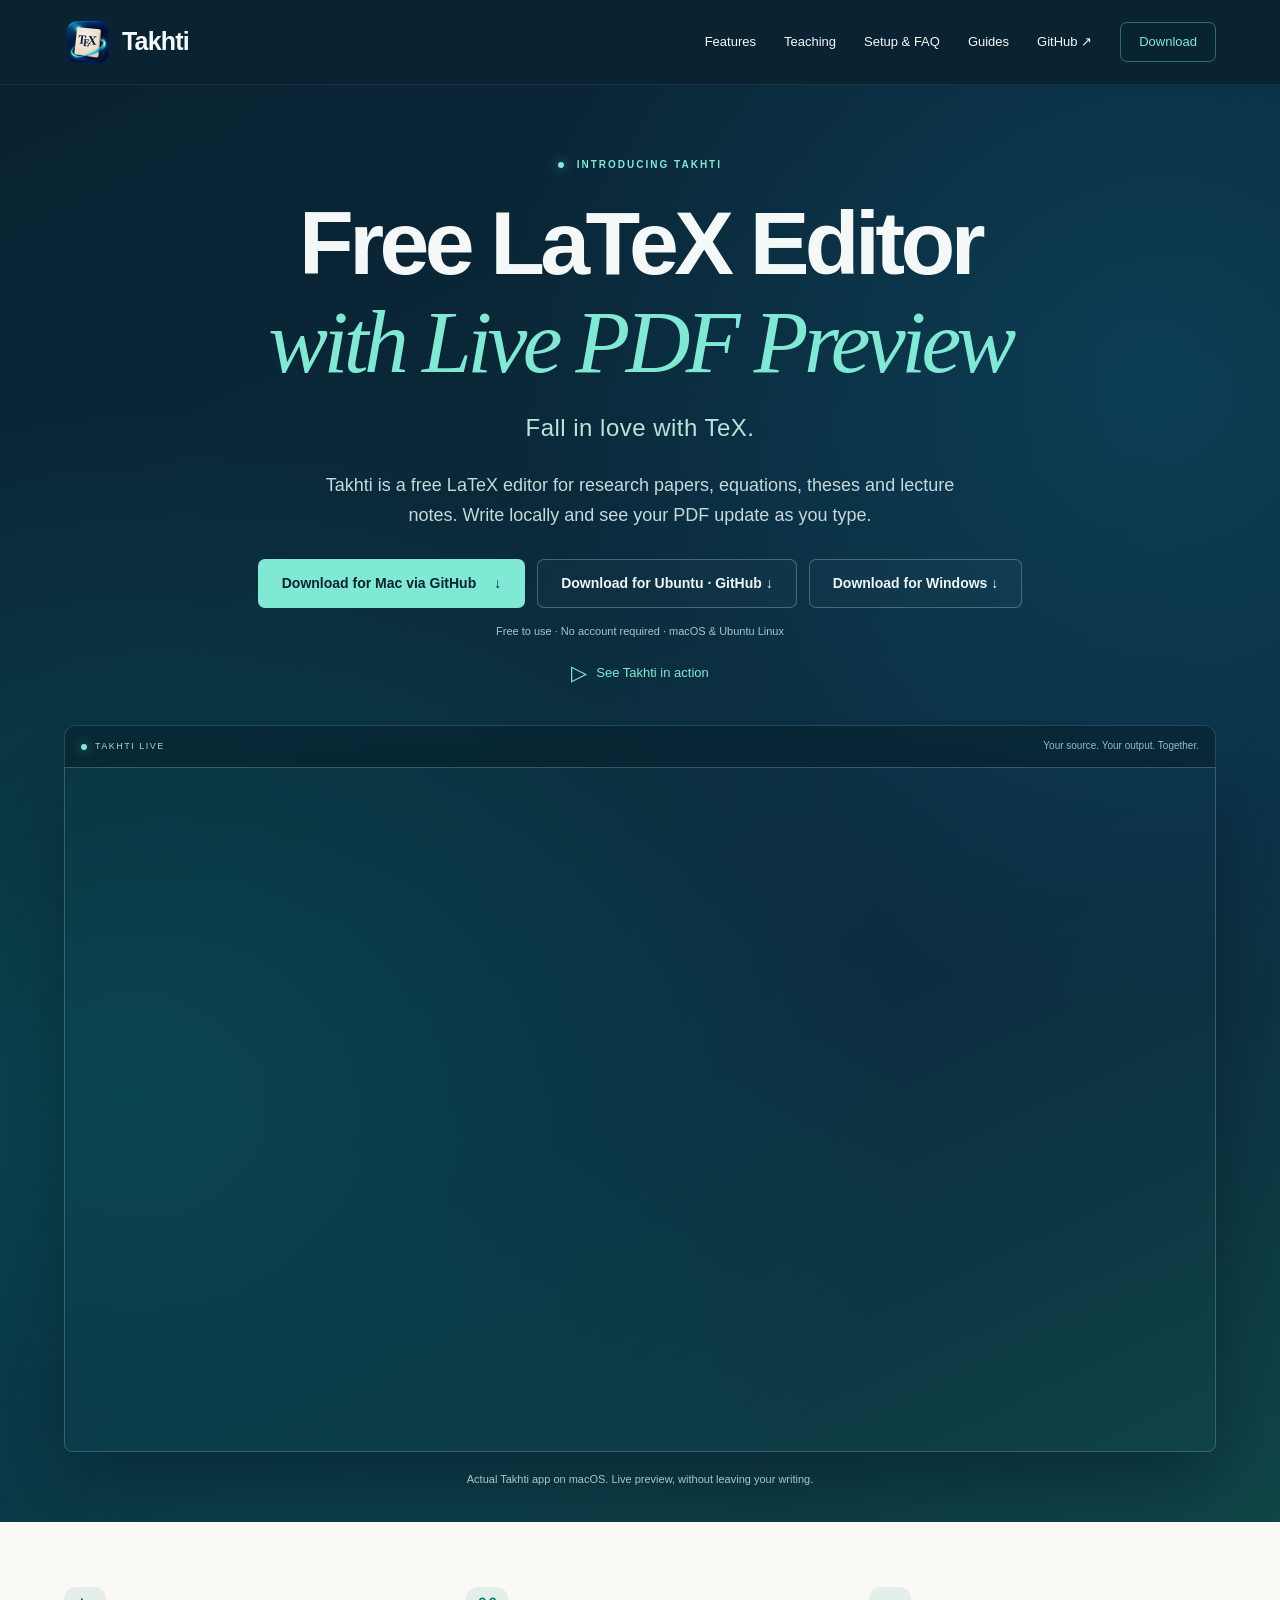
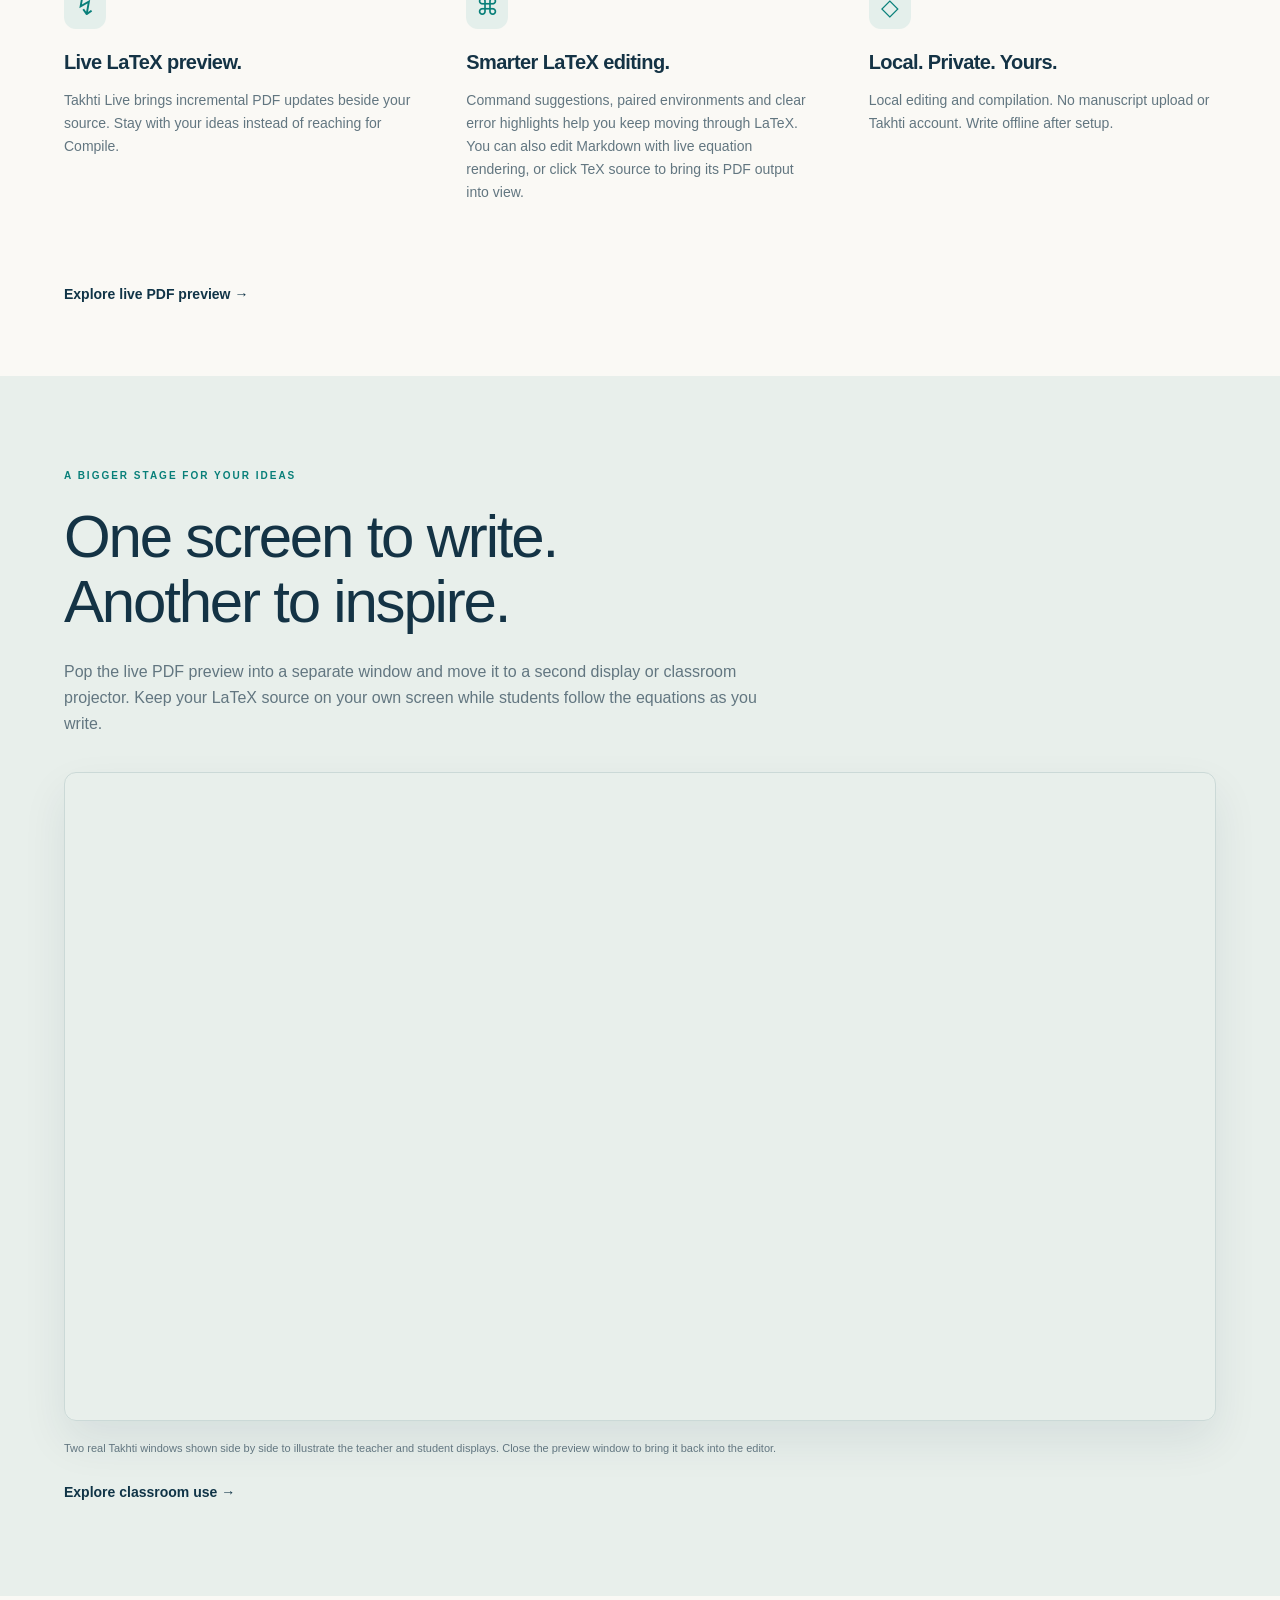
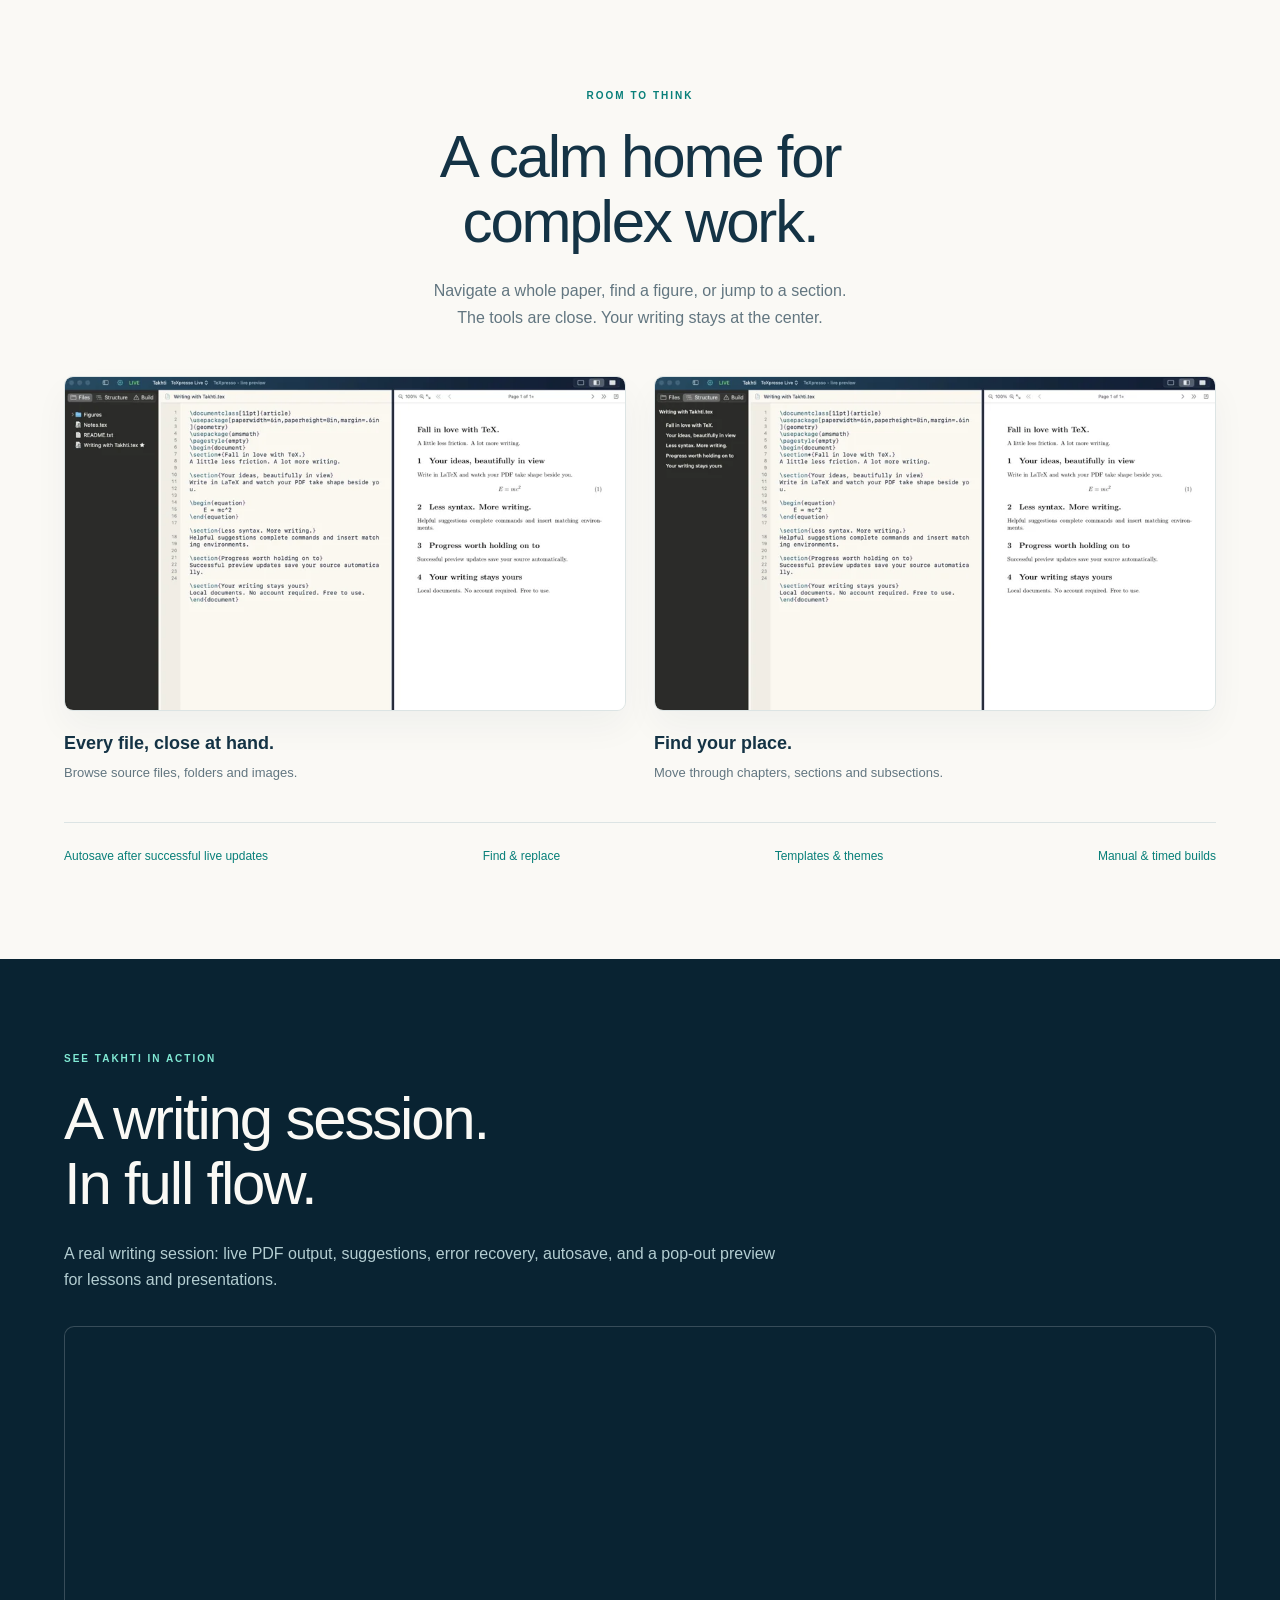
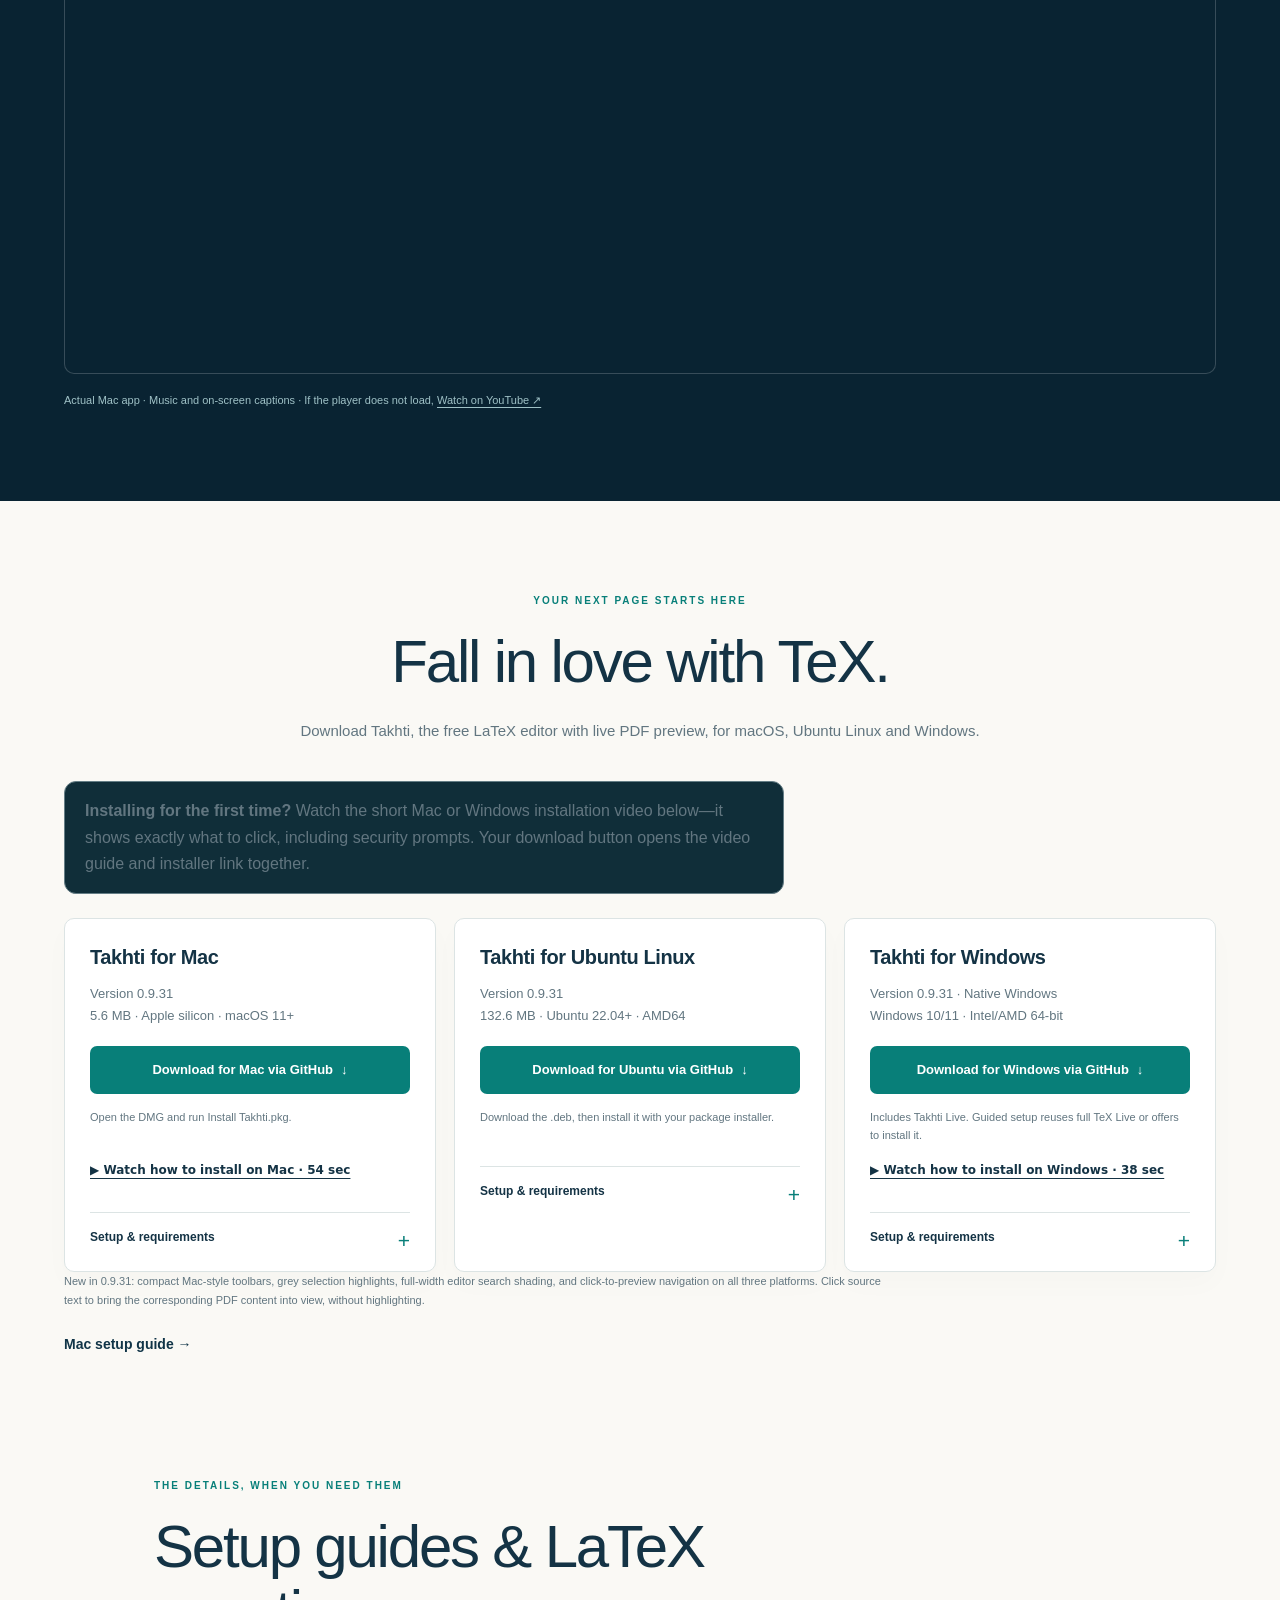
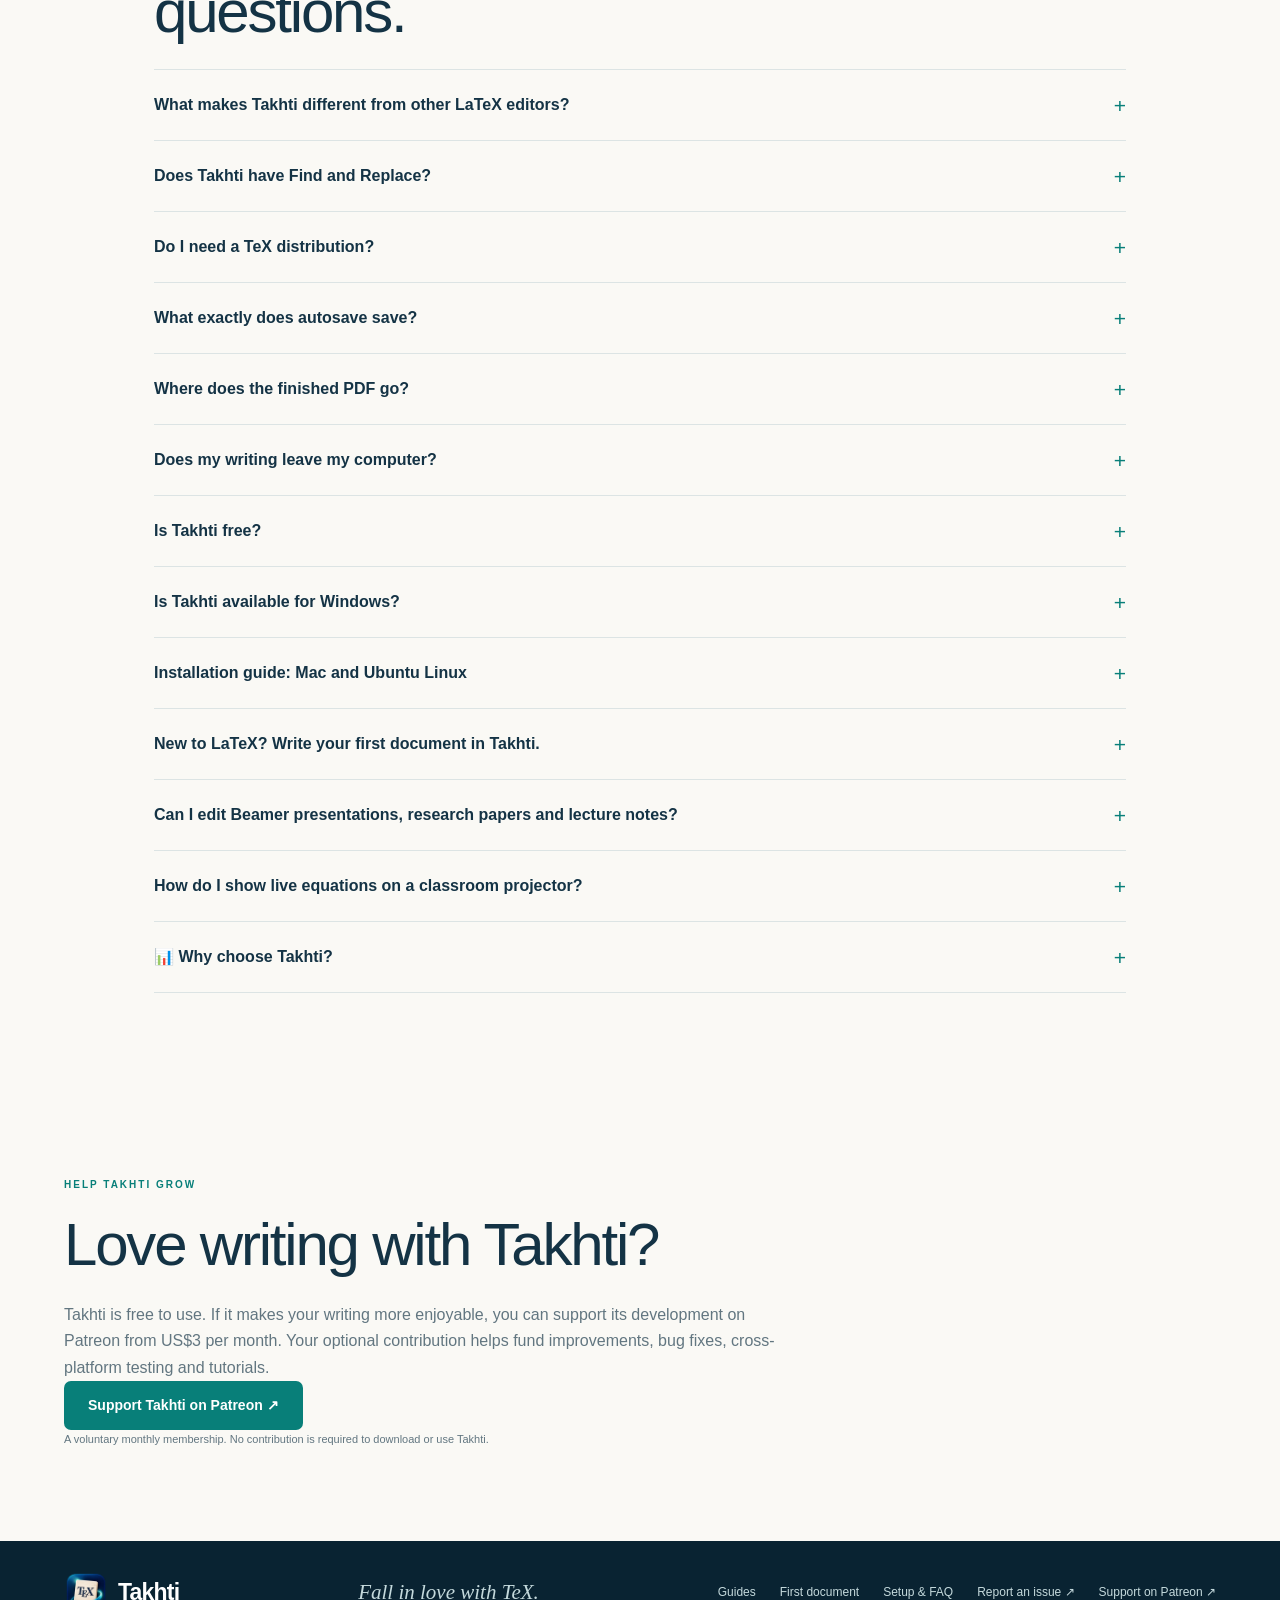
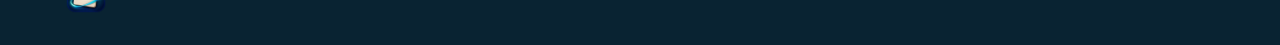
==== commit b2d3c231: "Revert "Update Ubuntu and Windows downloads to Takhti 0.9.32" This reverts commit da2fc1a6ec362e5fe4" ====
--- a/docs/index.html
+++ b/docs/index.html
@@ -1,4 +1,4 @@
 <!DOCTYPE html>
 
-<html lang="en"><head><meta charset="utf-8"/><meta content="width=device-width, initial-scale=1" name="viewport"/><meta content="Download Takhti, a free LaTeX editor for Mac, Ubuntu Linux and Windows. Enjoy live PDF preview, local editing, autocomplete and offline writing." name="description"/><meta content="#092332" name="theme-color"/><meta content="Free LaTeX Editor with Live PDF Preview | Takhti" property="og:title"/><meta content="Download Takhti, a free LaTeX editor for Mac, Ubuntu Linux and Windows. Enjoy live PDF preview, local editing, autocomplete and offline writing." property="og:description"/><meta content="website" property="og:type"/><meta content="https://textakhti.github.io/Takhti/" property="og:url"/><meta content="summary_large_image" name="twitter:card"/><meta content="Download Takhti, a free LaTeX editor for Mac, Ubuntu Linux and Windows. Enjoy live PDF preview, local editing, autocomplete and offline writing." name="twitter:description"/><meta content="https://textakhti.github.io/Takhti/live-preview-1600.webp" name="twitter:image"/><meta content="Takhti" property="og:site_name"/><meta content="en_US" property="og:locale"/><meta content="https://textakhti.github.io/Takhti/live-preview-1600.webp" property="og:image"/><meta content="Takhti LaTeX editor with source and live PDF preview" property="og:image:alt"/><meta content="Free LaTeX Editor with Live PDF Preview | Takhti" name="twitter:title"/><title>Free LaTeX Editor with Live PDF Preview | Takhti</title><link href="assets/takhti-icon-192.webp" rel="icon"/><link href="style.css?v=20261116-video-only" rel="stylesheet"/><link href="https://textakhti.github.io/Takhti/" rel="canonical"/><script type="application/ld+json">{"@context": "https://schema.org", "@graph": [{"@type": "WebSite", "@id": "https://textakhti.github.io/Takhti/#website", "url": "https://textakhti.github.io/Takhti/", "name": "Takhti", "description": "Download Takhti, a free LaTeX editor for Mac, Ubuntu Linux and Windows. Enjoy live PDF preview, local editing, autocomplete and offline writing.", "inLanguage": "en"}, {"@type": "WebPage", "@id": "https://textakhti.github.io/Takhti/#webpage", "url": "https://textakhti.github.io/Takhti/", "name": "Free LaTeX Editor with Live PDF Preview | Takhti", "description": "Download Takhti, a free LaTeX editor for Mac, Ubuntu Linux and Windows. Enjoy live PDF preview, local editing, autocomplete and offline writing.", "inLanguage": "en", "isPartOf": {"@id": "https://textakhti.github.io/Takhti/#website"}, "about": {"@id": "https://textakhti.github.io/Takhti/#software"}, "primaryImageOfPage": {"@type": "ImageObject", "url": "https://textakhti.github.io/Takhti/live-preview-1600.webp"}}, {"@type": "SoftwareApplication", "@id": "https://textakhti.github.io/Takhti/#software", "name": "Takhti", "url": "https://textakhti.github.io/Takhti/", "description": "Download Takhti, a free LaTeX editor for Mac, Ubuntu Linux and Windows. Enjoy live PDF preview, local editing, autocomplete and offline writing.", "applicationCategory": "ProductivityApplication", "applicationSubCategory": "LaTeX editor", "operatingSystem": ["macOS 11 or later (Apple silicon)", "Ubuntu 22.04 or later (AMD64)", "Windows 10/11 x64"], "softwareVersion": "0.9.32", "screenshot": "https://textakhti.github.io/Takhti/live-preview-1600.webp", "image": "https://textakhti.github.io/Takhti/live-preview-1600.webp", "offers": {"@type": "Offer", "price": "0", "priceCurrency": "USD", "url": "https://textakhti.github.io/Takhti/#download"}, "downloadUrl": "https://github.com/TeXTakhti/Takhti/releases/latest", "softwareHelp": {"@type": "WebPage", "url": "https://textakhti.github.io/Takhti/#questions"}, "featureList": ["Incremental live PDF preview", "LaTeX command and environment completion", "Local document compilation", "Pop-out preview for teaching", "Autosave after successful live updates", "Project browser and document outline", "Find and replace"]}]}</script></head>
-<body><a class="skip" href="#main">Skip to content</a><header><a class="brand" href="#"><img alt="Takhti wooden writing-board icon" height="48" src="assets/takhti-icon-192.webp" width="48"/>Takhti</a><nav aria-label="Main navigation"><a href="#features">Features</a><a href="#teaching">Teaching</a><a href="#questions">Setup &amp; FAQ</a><a href="guides/">Guides</a><a href="https://github.com/TeXTakhti/Takhti" rel="noopener" target="_blank">GitHub ↗</a><a class="nav-button" href="#download">Download</a></nav></header><main id="main"><section aria-labelledby="hero-title" class="hero"><p class="eyebrow"><span class="live-dot"></span> INTRODUCING TAKHTI</p><h1 id="hero-title">Free LaTeX Editor<br/><em>with Live PDF Preview</em></h1><p class="hero-slogan">Fall in love with TeX.</p><p class="lead">Takhti is a free LaTeX editor for research papers, equations, theses and lecture notes. Write locally and see your PDF update as you type.</p><div class="hero-downloads"><a class="button" href="https://github.com/TeXTakhti/Takhti/releases/download/v0.9.31/Takhti-0.9.31-macOS.dmg">Download for Mac via GitHub <span aria-hidden="true">↓</span></a><a aria-label="Download Takhti LaTeX editor for Ubuntu Linux" class="button button-outline" href="https://github.com/TeXTakhti/Takhti/releases/download/v0.9.32/Takhti-0.9.32-Ubuntu-amd64.deb">Download for Ubuntu · GitHub ↓</a><a class="button button-outline" href="https://github.com/TeXTakhti/Takhti/releases/download/v0.9.32/Takhti-0.9.32-Windows-x64-Setup.exe" aria-label="Download Takhti for Windows">Download for Windows ↓</a></div><p class="hero-note">Free to use · No account required · macOS &amp; Ubuntu Linux</p><a class="watch-link" href="#watch"><span aria-hidden="true">▷</span> See Takhti in action</a><figure class="hero-screen"><div class="window-label"><span class="live-dot"></span> TAKHTI LIVE <span class="window-caption">Your source. Your output. Together.</span></div><img alt="Takhti desktop LaTeX editor in its navy and teal theme on macOS, with source code beside a live PDF preview" decoding="async" fetchpriority="high" height="1640" sizes="(max-width: 600px) calc(100vw - 48px), 1240px" src="assets/live-preview-1600.webp" srcset="assets/live-preview-800.webp 800w, assets/live-preview-1600.webp 1600w, assets/live-preview-2400.webp 2400w" width="2760"/><figcaption>Actual Takhti app on macOS. Live preview, without leaving your writing.</figcaption></figure></section><section aria-label="Why write with Takhti" class="section benefits" id="features"><article><span aria-hidden="true" class="feature-symbol">↯</span><h2>Live LaTeX preview.</h2><p>Takhti Live brings incremental PDF updates beside your source. Stay with your ideas instead of reaching for Compile.</p></article><article><span aria-hidden="true" class="feature-symbol">⌘</span><h2>Smarter LaTeX editing.</h2><p>Command suggestions, paired environments and clear error highlights help you keep moving through LaTeX. You can also edit Markdown with live equation rendering, or click TeX source to bring its PDF output into view.</p></article><article><span aria-hidden="true" class="feature-symbol">◇</span><h2>Local. Private. Yours.</h2><p>Local editing and compilation. No manuscript upload or Takhti account. Write offline after setup.</p></article><p class="related-link"><a href="live-preview/">Explore live PDF preview →</a></p></section><section class="teaching section" id="teaching"><p class="eyebrow">A BIGGER STAGE FOR YOUR IDEAS</p><h2>One screen to write.<br/>Another to inspire.</h2><p>Pop the live PDF preview into a separate window and move it to a second display or classroom projector. Keep your LaTeX source on your own screen while students follow the equations as you write.</p><img alt="Takhti LaTeX editor on a teacher’s screen and a separate live PDF preview with a function, derivative and integral for students" class="error-demo" decoding="async" height="1080" loading="lazy" sizes="(max-width: 600px) calc(100vw - 48px), 1240px" src="assets/teaching-preview-1600.webp" srcset="assets/teaching-preview-800.webp 800w, assets/teaching-preview-1600.webp 1600w, assets/teaching-preview-1920.webp 1920w" width="1920"/><p class="small">Two real Takhti windows shown side by side to illustrate the teacher and student displays. Close the preview window to bring it back into the editor.</p><p class="related-link"><a href="teaching/">Explore classroom use →</a></p></section><section class="section workspace" id="workspace"><div class="section-heading"><p class="eyebrow">ROOM TO THINK</p><h2>A calm home for<br/>complex work.</h2><p>Navigate a whole paper, find a figure, or jump to a section.<br/>The tools are close. Your writing stays at the center.</p></div><div class="workspace-grid"><figure><img alt="Takhti project file browser showing LaTeX source files and a figure beside the PDF preview" decoding="async" height="1640" loading="lazy" sizes="(max-width: 600px) calc(100vw - 48px), 560px" src="assets/project-files-1600.webp" srcset="assets/project-files-800.webp 800w, assets/project-files-1600.webp 1600w, assets/project-files-2400.webp 2400w" width="2760"/><figcaption><strong>Every file, close at hand.</strong> Browse source files, folders and images.</figcaption></figure><figure><img alt="Takhti document outline with sections and subsections for navigating a research paper" decoding="async" height="1640" loading="lazy" sizes="(max-width: 600px) calc(100vw - 48px), 560px" src="assets/document-structure-1600.webp" srcset="assets/document-structure-800.webp 800w, assets/document-structure-1600.webp 1600w, assets/document-structure-2400.webp 2400w" width="2760"/><figcaption><strong>Find your place.</strong> Move through chapters, sections and subsections.</figcaption></figure></div><div class="utility-strip"><span>Autosave after successful live updates</span><span>Find &amp; replace</span><span>Templates &amp; themes</span><span>Manual &amp; timed builds</span></div></section><section aria-labelledby="watch-title" class="section video-showcase" id="watch"><p class="eyebrow">SEE TAKHTI IN ACTION</p><h2 id="watch-title">A writing session.<br/>In full flow.</h2><p>A real writing session: live PDF output, suggestions, error recovery, autosave, and a pop-out preview for lessons and presentations.</p><div class="video-frame"><iframe title="Takhti live LaTeX editor feature tour and pop-out teaching demonstration" src="https://www.youtube-nocookie.com/embed/V9Gahk5-wYc?rel=0&amp;origin=https%3A%2F%2Ftextakhti.github.io" width="1280" height="720" referrerpolicy="strict-origin-when-cross-origin" loading="lazy" allow="accelerometer; autoplay; clipboard-write; encrypted-media; gyroscope; picture-in-picture; web-share" allowfullscreen></iframe></div><p class="small">Actual Mac app · Music and on-screen captions · If the player does not load, <a href="https://www.youtube.com/watch?v=V9Gahk5-wYc" rel="noopener" target="_blank">Watch on YouTube ↗</a></p></section><section class="download-section section" id="download"><div class="download-intro"><p class="eyebrow">YOUR NEXT PAGE STARTS HERE</p><h2>Fall in love with TeX.</h2><p>Download Takhti, the free LaTeX editor with live PDF preview, for macOS, Ubuntu Linux and Windows.</p></div><p class="installation-callout"><strong>Installing for the first time?</strong> Watch the short Mac or Windows installation video below—it shows exactly what to click, including security prompts. Your download button opens the video guide and installer link together.</p><div class="download-grid"><article class="download-card"><h3>Takhti for Mac</h3><p>Version 0.9.31<br/>5.6 MB · Apple silicon · macOS 11+</p><a class="button" href="https://github.com/TeXTakhti/Takhti/releases/download/v0.9.31/Takhti-0.9.31-macOS.dmg" rel="noopener" target="_blank">Download for Mac via GitHub <span aria-hidden="true">↓</span></a><p class="small">Open the DMG and run Install Takhti.pkg.</p><button class="installation-link" type="button" data-install-guide="mac">▶ Watch how to install on Mac · 54 sec</button><details><summary>Setup &amp; requirements</summary><p>Setup downloads the verified prebuilt live runtime (about 65 MB), then reuses an existing full MacTeX installation or downloads MacTeX (about 6.4 GB) if missing. Progress is shown in Takhti; interrupted MacTeX downloads can resume after a restart. macOS Installer asks for administrator approval. Installed packages are reused before fetching uncached compatible inputs. This app is locally signed and has not been Apple-notarized.</p></details></article><article class="download-card"><h3>Takhti for Ubuntu Linux</h3><p>Version 0.9.32<br/>132.7 MB · Ubuntu 22.04+ · AMD64</p><a class="button" href="https://github.com/TeXTakhti/Takhti/releases/download/v0.9.32/Takhti-0.9.32-Ubuntu-amd64.deb" rel="noopener" target="_blank">Download for Ubuntu via GitHub <span aria-hidden="true">↓</span></a><p class="small">Download the .deb, then install it with your package installer.</p><details><summary>Setup &amp; requirements</summary><p>First-run setup prepares Takhti Live and checks for TeX Live. If missing, full TeX Live is downloaded and installed (several GB), with progress and package details shown in setup. Downloaded and partial TeX Live packages are retained so setup can continue after an interruption. Administrator approval and internet access are needed. Full TeX Live setup requires internet access and administrator approval.</p></details></article><article class="download-card"><h3>Takhti for Windows</h3><p>Version 0.9.32 · Native Windows<br/>Windows 10/11 · Intel/AMD 64-bit</p><a class="button" href="https://github.com/TeXTakhti/Takhti/releases/download/v0.9.32/Takhti-0.9.32-Windows-x64-Setup.exe" rel="noopener" target="_blank">Download for Windows via GitHub <span aria-hidden="true">↓</span></a><p class="small">Includes Takhti Live. Guided setup reuses full TeX Live or offers to install it.</p><button class="installation-link" type="button" data-install-guide="windows">▶ Watch how to install on Windows · 38 sec</button><details><summary>Setup &amp; requirements</summary><p>Run the setup .exe and open Takhti from the Start menu. This native Windows build includes the live engine and runtime libraries, and checks for full native TeX Live on your computer. If missing or partial, guided setup offers to download and install the full distribution (several GB). You can choose Later and return from Settings. Existing distributions are preserved. <a href="https://tug.org/texlive/windows.html" target="_blank" rel="noopener">Get TeX Live for Windows</a>, then restart Takhti. TeX Live is downloaded during setup only if needed. The Windows installer is unsigned. The packaged engine has been tested on Windows 10 and Windows 11; this newly packaged installer still needs a fresh installation test.</p></details></article></div><p class="small">Version 0.9.32 improves logo sizing and cropped PDF placement in Takhti Live on Ubuntu and Windows. <a href="https://github.com/TeXTakhti/Takhti/releases/tag/v0.9.32">Release notes and corresponding source</a>.</p><p class="small">New in 0.9.31: compact Mac-style toolbars, grey selection highlights, full-width editor search shading, and click-to-preview navigation on all three platforms. Click source text to bring the corresponding PDF content into view, without highlighting.</p><p class="related-link"><a href="mac/">Mac setup guide →</a></p></section><section class="questions section" id="questions"><p class="eyebrow">THE DETAILS, WHEN YOU NEED THEM</p><h2>Setup guides &amp; LaTeX questions.</h2><details><summary>What makes Takhti different from other LaTeX editors?</summary><p>Takhti combines incremental live PDF preview, LaTeX command suggestions, project navigation and a pop-out display in a focused desktop workspace. It is free to use. Takhti is available for Mac, Ubuntu Linux and Windows, with a native Windows version. Try it with your own project to see whether it suits your workflow.</p></details><details><summary>Does Takhti have Find and Replace?</summary><p>Yes. Open Find/Replace from the editor header, or press ⌘F on Mac and Ctrl+F on Ubuntu. You can navigate matches, replace one match or replace all, and undo replacements.</p></details><details><summary>Do I need a TeX distribution?</summary><p>Setup checks for a full TeX installation. On Mac, it first downloads the prebuilt Takhti Live runtime (about 65 MB), then downloads MacTeX (about 6.4 GB) if no full MacTeX installation is present. Ubuntu reuses TeX Live or installs the full distribution when missing. Progress and download details are displayed during setup. Standard builds try pdfLaTeX, then XeLaTeX, then LuaLaTeX. Private or nonstandard packages may still need to be supplied with your project.</p></details><details id="autosave-details"><summary>What exactly does autosave save?</summary><p>Save an untitled document once to choose its location. In Takhti Live mode, a successful live-preview update saves that source revision; only the pages needed for the preview may have been checked. Later pages can still contain errors. Timed and manual builds autosave on a successful full build. Use ⌘S on Mac or Ctrl+S on Ubuntu whenever you want to save the current text explicitly.</p></details><details><summary>Where does the finished PDF go?</summary><p>A full build saves the PDF alongside the project’s root .tex file. When closing builds are enabled and a document has a successful live-preview update and no current live-build failure, Takhti attempts a full build using the last successful source checkpoint. Settings lets you turn the closing build off and choose its compiler. If that build fails, the existing PDF is preserved and a brief dialog lets you close anyway or cancel.</p></details><details><summary>Does my writing leave my computer?</summary><p>Takhti’s editing and compilation run locally. It does not upload your documents for typesetting and does not require a Takhti account. Dependency setup, missing-package downloads and release checks contact external services. Update checks run automatically only after more than three days since the last successful check, and whenever About opens. Optional diagnostic reports include basic system and app details only. Takhti asks before sharing and shows the report for review; continuing opens a public GitHub issue form. Documents and raw logs are excluded. This website and GitHub downloads are separate services with their own privacy policies.</p></details><details><summary>Is Takhti free?</summary><p>Yes. Takhti is free to use, with no subscription required.</p></details><details><summary>Is Takhti available for Windows?</summary><p>Yes. The native Windows version includes Takhti Live and runs on Windows 10/11 x64. First-run setup detects full TeX Live and offers to install it if needed. <a href="#download">Download Takhti for Windows</a>.</p></details><details><summary>Installation guide: Mac and Ubuntu Linux</summary><div class="answer"><h3>macOS</h3><p>Open the DMG and run Install Takhti.pkg. First-run setup checks for Takhti Live and a full TeX distribution, then offers to install missing components. Requires Apple silicon and macOS 11 or later.</p><h3>Ubuntu Linux</h3><p>Install the AMD64 DEB with your package manager, or run <code>sudo apt install ./Takhti-0.9.32-Ubuntu-amd64.deb</code>. Requires Ubuntu 22.04 or later on Intel/AMD 64-bit.</p><p>Version 0.9.31 for Mac and 0.9.32 for Ubuntu and native Windows. The Mac app is not Apple-notarized. Ubuntu requires broader testing.</p></div></details><details id="beginner-guide"><summary>New to LaTeX? Write your first document in Takhti.</summary><div class="answer"><p>Install Takhti and complete the guided setup. Start with an article template, save your document as a <code>.tex</code> file, then select Takhti Live in the build-mode menu. Edit the text between <code>\begin{document}</code> and <code>\end{document}</code> to see the preview update.</p><p>For a heading, type <code>\section{}</code> and write its title inside the braces. For a displayed equation, insert an equation environment and enter <code>E=mc^2</code> between its matching begin and end commands. Suggestions help complete LaTeX commands and environments.</p><p>Use Find and Replace with Cmd+F on Mac or Ctrl+F on Ubuntu. If a line has an error, check its highlight and the Build sidebar. A successful live update checks the previewed content; use a full build before sharing the final PDF.</p><p><a href="#watch">Watch the real editing demonstration</a> or <a href="#download">download Takhti for your computer</a>.</p></div></details><details id="beamer-guide"><summary>Can I edit Beamer presentations, research papers and lecture notes?</summary><p>Yes. Open the project’s main LaTeX source file with its supporting files and figures in place. Use the project browser to find files and the document outline to navigate sections. Templates provide starting points for common document types, including presentations. Compatibility depends on the packages and features used by your project.</p></details><details id="teaching-guide"><summary>How do I show live equations on a classroom projector?</summary><p>Open the preview in a separate window using the pop-out button in the preview header. Move that window onto your second display or projector. Keep the editor on your own screen and type inside a complete LaTeX equation environment so students can follow the output as it changes. <a href="#teaching">See the teaching preview example</a>.</p></details><details class="comparison" id="compare"><summary>📊 Why choose Takhti? </summary><div aria-label="LaTeX editor comparison" class="table-scroll" role="region" tabindex="0"><table><caption>How Takhti Compares to the Competition</caption><thead><tr><th scope="col">Feature</th><th scope="col">Takhti</th><th scope="col">Overleaf</th><th scope="col">TeXstudio</th><th scope="col">VS Code + Extensions</th></tr></thead><tbody><tr><th scope="row">Interface Design</th><td>💎 Modern &amp; Minimal</td><td>💻 Cloud-heavy</td><td>🏛️ Outdated / Cluttered</td><td>🛠️ Complex Setup</td></tr><tr><th scope="row">Offline Reliability</th><td>✅ 100% Native</td><td>❌ Requires Internet</td><td>✅ Native</td><td>✅ Native</td></tr><tr><th scope="row">Preview speed</th><td>⚡ Instant</td><td>⌛ Dependent on browser</td><td>⌛ Moderate</td><td>⌛ Heavy Load</td></tr><tr><th scope="row">Learning Curve</th><td>🌱 Easy</td><td>🌱 Easy</td><td>🪵 Steep</td><td>🪵 Complex for beginners</td></tr></tbody></table></div></details></section><section class="section" id="support"><p class="eyebrow">HELP TAKHTI GROW</p><h2>Love writing with Takhti?</h2><p>Takhti is free to use. If it makes your writing more enjoyable, you can support its development on Patreon from US$3 per month. Your optional contribution helps fund improvements, bug fixes, cross-platform testing and tutorials.</p><p><a class="button" href="https://www.patreon.com/TakhtiEditor" target="_blank" rel="noopener">Support Takhti on Patreon ↗</a></p><p class="small">A voluntary monthly membership. No contribution is required to download or use Takhti.</p></section></main><footer><a class="brand" href="#"><img alt="" height="44" src="assets/takhti-icon-192.webp" width="44"/>Takhti</a><p>Fall in love with TeX.</p><div><a href="guides/">Guides</a><a href="#beginner-guide">First document</a><a href="#questions">Setup &amp; FAQ</a><a href="https://github.com/TeXTakhti/Takhti/issues">Report an issue ↗</a><a href="https://www.patreon.com/TakhtiEditor" target="_blank" rel="noopener">Support on Patreon ↗</a></div></footer><dialog class="installation-guide" id="installation-guide" aria-labelledby="installation-title" aria-describedby="installation-duration"><div class="installation-heading"><div><h2 id="installation-title">Install Takhti</h2><p id="installation-duration"></p></div><button type="button" id="installation-close" aria-label="Close installation walkthrough">×</button></div><div class="installation-media"><video id="installation-video" controls playsinline muted preload="none" aria-label="Recorded installation walkthrough"></video></div><ol id="installation-steps"></ol><p id="installation-note" class="installation-note"></p><div class="installation-actions"><a class="button" id="installation-download" href="#download" target="_blank" rel="noopener">Download installer via GitHub ↓</a></div></dialog><script src="download-guide.js?v=20261117-setup" defer></script></body></html>
+<html lang="en"><head><meta charset="utf-8"/><meta content="width=device-width, initial-scale=1" name="viewport"/><meta content="Download Takhti, a free LaTeX editor for Mac, Ubuntu Linux and Windows. Enjoy live PDF preview, local editing, autocomplete and offline writing." name="description"/><meta content="#092332" name="theme-color"/><meta content="Free LaTeX Editor with Live PDF Preview | Takhti" property="og:title"/><meta content="Download Takhti, a free LaTeX editor for Mac, Ubuntu Linux and Windows. Enjoy live PDF preview, local editing, autocomplete and offline writing." property="og:description"/><meta content="website" property="og:type"/><meta content="https://textakhti.github.io/Takhti/" property="og:url"/><meta content="summary_large_image" name="twitter:card"/><meta content="Download Takhti, a free LaTeX editor for Mac, Ubuntu Linux and Windows. Enjoy live PDF preview, local editing, autocomplete and offline writing." name="twitter:description"/><meta content="https://textakhti.github.io/Takhti/live-preview-1600.webp" name="twitter:image"/><meta content="Takhti" property="og:site_name"/><meta content="en_US" property="og:locale"/><meta content="https://textakhti.github.io/Takhti/live-preview-1600.webp" property="og:image"/><meta content="Takhti LaTeX editor with source and live PDF preview" property="og:image:alt"/><meta content="Free LaTeX Editor with Live PDF Preview | Takhti" name="twitter:title"/><title>Free LaTeX Editor with Live PDF Preview | Takhti</title><link href="assets/takhti-icon-192.webp" rel="icon"/><link href="style.css?v=20261116-video-only" rel="stylesheet"/><link href="https://textakhti.github.io/Takhti/" rel="canonical"/><script type="application/ld+json">{"@context": "https://schema.org", "@graph": [{"@type": "WebSite", "@id": "https://textakhti.github.io/Takhti/#website", "url": "https://textakhti.github.io/Takhti/", "name": "Takhti", "description": "Download Takhti, a free LaTeX editor for Mac, Ubuntu Linux and Windows. Enjoy live PDF preview, local editing, autocomplete and offline writing.", "inLanguage": "en"}, {"@type": "WebPage", "@id": "https://textakhti.github.io/Takhti/#webpage", "url": "https://textakhti.github.io/Takhti/", "name": "Free LaTeX Editor with Live PDF Preview | Takhti", "description": "Download Takhti, a free LaTeX editor for Mac, Ubuntu Linux and Windows. Enjoy live PDF preview, local editing, autocomplete and offline writing.", "inLanguage": "en", "isPartOf": {"@id": "https://textakhti.github.io/Takhti/#website"}, "about": {"@id": "https://textakhti.github.io/Takhti/#software"}, "primaryImageOfPage": {"@type": "ImageObject", "url": "https://textakhti.github.io/Takhti/live-preview-1600.webp"}}, {"@type": "SoftwareApplication", "@id": "https://textakhti.github.io/Takhti/#software", "name": "Takhti", "url": "https://textakhti.github.io/Takhti/", "description": "Download Takhti, a free LaTeX editor for Mac, Ubuntu Linux and Windows. Enjoy live PDF preview, local editing, autocomplete and offline writing.", "applicationCategory": "ProductivityApplication", "applicationSubCategory": "LaTeX editor", "operatingSystem": ["macOS 11 or later (Apple silicon)", "Ubuntu 22.04 or later (AMD64)", "Windows 10/11 x64"], "softwareVersion": "0.9.31", "screenshot": "https://textakhti.github.io/Takhti/live-preview-1600.webp", "image": "https://textakhti.github.io/Takhti/live-preview-1600.webp", "offers": {"@type": "Offer", "price": "0", "priceCurrency": "USD", "url": "https://textakhti.github.io/Takhti/#download"}, "downloadUrl": "https://github.com/TeXTakhti/Takhti/releases/latest", "softwareHelp": {"@type": "WebPage", "url": "https://textakhti.github.io/Takhti/#questions"}, "featureList": ["Incremental live PDF preview", "LaTeX command and environment completion", "Local document compilation", "Pop-out preview for teaching", "Autosave after successful live updates", "Project browser and document outline", "Find and replace"]}]}</script></head>
+<body><a class="skip" href="#main">Skip to content</a><header><a class="brand" href="#"><img alt="Takhti wooden writing-board icon" height="48" src="assets/takhti-icon-192.webp" width="48"/>Takhti</a><nav aria-label="Main navigation"><a href="#features">Features</a><a href="#teaching">Teaching</a><a href="#questions">Setup &amp; FAQ</a><a href="guides/">Guides</a><a href="https://github.com/TeXTakhti/Takhti" rel="noopener" target="_blank">GitHub ↗</a><a class="nav-button" href="#download">Download</a></nav></header><main id="main"><section aria-labelledby="hero-title" class="hero"><p class="eyebrow"><span class="live-dot"></span> INTRODUCING TAKHTI</p><h1 id="hero-title">Free LaTeX Editor<br/><em>with Live PDF Preview</em></h1><p class="hero-slogan">Fall in love with TeX.</p><p class="lead">Takhti is a free LaTeX editor for research papers, equations, theses and lecture notes. Write locally and see your PDF update as you type.</p><div class="hero-downloads"><a class="button" href="https://github.com/TeXTakhti/Takhti/releases/download/v0.9.31/Takhti-0.9.31-macOS.dmg">Download for Mac via GitHub <span aria-hidden="true">↓</span></a><a aria-label="Download Takhti LaTeX editor for Ubuntu Linux" class="button button-outline" href="https://github.com/TeXTakhti/Takhti/releases/download/v0.9.31/Takhti-0.9.31-Ubuntu-amd64.deb">Download for Ubuntu · GitHub ↓</a><a class="button button-outline" href="https://github.com/TeXTakhti/Takhti/releases/download/v0.9.31/Takhti-0.9.31-Windows-x64-Setup.exe?setup=20261117" aria-label="Download Takhti for Windows">Download for Windows ↓</a></div><p class="hero-note">Free to use · No account required · macOS &amp; Ubuntu Linux</p><a class="watch-link" href="#watch"><span aria-hidden="true">▷</span> See Takhti in action</a><figure class="hero-screen"><div class="window-label"><span class="live-dot"></span> TAKHTI LIVE <span class="window-caption">Your source. Your output. Together.</span></div><img alt="Takhti desktop LaTeX editor in its navy and teal theme on macOS, with source code beside a live PDF preview" decoding="async" fetchpriority="high" height="1640" sizes="(max-width: 600px) calc(100vw - 48px), 1240px" src="assets/live-preview-1600.webp" srcset="assets/live-preview-800.webp 800w, assets/live-preview-1600.webp 1600w, assets/live-preview-2400.webp 2400w" width="2760"/><figcaption>Actual Takhti app on macOS. Live preview, without leaving your writing.</figcaption></figure></section><section aria-label="Why write with Takhti" class="section benefits" id="features"><article><span aria-hidden="true" class="feature-symbol">↯</span><h2>Live LaTeX preview.</h2><p>Takhti Live brings incremental PDF updates beside your source. Stay with your ideas instead of reaching for Compile.</p></article><article><span aria-hidden="true" class="feature-symbol">⌘</span><h2>Smarter LaTeX editing.</h2><p>Command suggestions, paired environments and clear error highlights help you keep moving through LaTeX. You can also edit Markdown with live equation rendering, or click TeX source to bring its PDF output into view.</p></article><article><span aria-hidden="true" class="feature-symbol">◇</span><h2>Local. Private. Yours.</h2><p>Local editing and compilation. No manuscript upload or Takhti account. Write offline after setup.</p></article><p class="related-link"><a href="live-preview/">Explore live PDF preview →</a></p></section><section class="teaching section" id="teaching"><p class="eyebrow">A BIGGER STAGE FOR YOUR IDEAS</p><h2>One screen to write.<br/>Another to inspire.</h2><p>Pop the live PDF preview into a separate window and move it to a second display or classroom projector. Keep your LaTeX source on your own screen while students follow the equations as you write.</p><img alt="Takhti LaTeX editor on a teacher’s screen and a separate live PDF preview with a function, derivative and integral for students" class="error-demo" decoding="async" height="1080" loading="lazy" sizes="(max-width: 600px) calc(100vw - 48px), 1240px" src="assets/teaching-preview-1600.webp" srcset="assets/teaching-preview-800.webp 800w, assets/teaching-preview-1600.webp 1600w, assets/teaching-preview-1920.webp 1920w" width="1920"/><p class="small">Two real Takhti windows shown side by side to illustrate the teacher and student displays. Close the preview window to bring it back into the editor.</p><p class="related-link"><a href="teaching/">Explore classroom use →</a></p></section><section class="section workspace" id="workspace"><div class="section-heading"><p class="eyebrow">ROOM TO THINK</p><h2>A calm home for<br/>complex work.</h2><p>Navigate a whole paper, find a figure, or jump to a section.<br/>The tools are close. Your writing stays at the center.</p></div><div class="workspace-grid"><figure><img alt="Takhti project file browser showing LaTeX source files and a figure beside the PDF preview" decoding="async" height="1640" loading="lazy" sizes="(max-width: 600px) calc(100vw - 48px), 560px" src="assets/project-files-1600.webp" srcset="assets/project-files-800.webp 800w, assets/project-files-1600.webp 1600w, assets/project-files-2400.webp 2400w" width="2760"/><figcaption><strong>Every file, close at hand.</strong> Browse source files, folders and images.</figcaption></figure><figure><img alt="Takhti document outline with sections and subsections for navigating a research paper" decoding="async" height="1640" loading="lazy" sizes="(max-width: 600px) calc(100vw - 48px), 560px" src="assets/document-structure-1600.webp" srcset="assets/document-structure-800.webp 800w, assets/document-structure-1600.webp 1600w, assets/document-structure-2400.webp 2400w" width="2760"/><figcaption><strong>Find your place.</strong> Move through chapters, sections and subsections.</figcaption></figure></div><div class="utility-strip"><span>Autosave after successful live updates</span><span>Find &amp; replace</span><span>Templates &amp; themes</span><span>Manual &amp; timed builds</span></div></section><section aria-labelledby="watch-title" class="section video-showcase" id="watch"><p class="eyebrow">SEE TAKHTI IN ACTION</p><h2 id="watch-title">A writing session.<br/>In full flow.</h2><p>A real writing session: live PDF output, suggestions, error recovery, autosave, and a pop-out preview for lessons and presentations.</p><div class="video-frame"><iframe title="Takhti live LaTeX editor feature tour and pop-out teaching demonstration" src="https://www.youtube-nocookie.com/embed/V9Gahk5-wYc?rel=0&amp;origin=https%3A%2F%2Ftextakhti.github.io" width="1280" height="720" referrerpolicy="strict-origin-when-cross-origin" loading="lazy" allow="accelerometer; autoplay; clipboard-write; encrypted-media; gyroscope; picture-in-picture; web-share" allowfullscreen></iframe></div><p class="small">Actual Mac app · Music and on-screen captions · If the player does not load, <a href="https://www.youtube.com/watch?v=V9Gahk5-wYc" rel="noopener" target="_blank">Watch on YouTube ↗</a></p></section><section class="download-section section" id="download"><div class="download-intro"><p class="eyebrow">YOUR NEXT PAGE STARTS HERE</p><h2>Fall in love with TeX.</h2><p>Download Takhti, the free LaTeX editor with live PDF preview, for macOS, Ubuntu Linux and Windows.</p></div><p class="installation-callout"><strong>Installing for the first time?</strong> Watch the short Mac or Windows installation video below—it shows exactly what to click, including security prompts. Your download button opens the video guide and installer link together.</p><div class="download-grid"><article class="download-card"><h3>Takhti for Mac</h3><p>Version 0.9.31<br/>5.6 MB · Apple silicon · macOS 11+</p><a class="button" href="https://github.com/TeXTakhti/Takhti/releases/download/v0.9.31/Takhti-0.9.31-macOS.dmg" rel="noopener" target="_blank">Download for Mac via GitHub <span aria-hidden="true">↓</span></a><p class="small">Open the DMG and run Install Takhti.pkg.</p><button class="installation-link" type="button" data-install-guide="mac">▶ Watch how to install on Mac · 54 sec</button><details><summary>Setup &amp; requirements</summary><p>Setup downloads the verified prebuilt live runtime (about 65 MB), then reuses an existing full MacTeX installation or downloads MacTeX (about 6.4 GB) if missing. Progress is shown in Takhti; interrupted MacTeX downloads can resume after a restart. macOS Installer asks for administrator approval. Installed packages are reused before fetching uncached compatible inputs. This app is locally signed and has not been Apple-notarized.</p></details></article><article class="download-card"><h3>Takhti for Ubuntu Linux</h3><p>Version 0.9.31<br/>132.6 MB · Ubuntu 22.04+ · AMD64</p><a class="button" href="https://github.com/TeXTakhti/Takhti/releases/download/v0.9.31/Takhti-0.9.31-Ubuntu-amd64.deb" rel="noopener" target="_blank">Download for Ubuntu via GitHub <span aria-hidden="true">↓</span></a><p class="small">Download the .deb, then install it with your package installer.</p><details><summary>Setup &amp; requirements</summary><p>First-run setup prepares Takhti Live and checks for TeX Live. If missing, full TeX Live is downloaded and installed (several GB), with progress and package details shown in setup. Downloaded and partial TeX Live packages are retained so setup can continue after an interruption. Administrator approval and internet access are needed. Full TeX Live setup requires internet access and administrator approval.</p></details></article><article class="download-card"><h3>Takhti for Windows</h3><p>Version 0.9.31 · Native Windows<br/>Windows 10/11 · Intel/AMD 64-bit</p><a class="button" href="https://github.com/TeXTakhti/Takhti/releases/download/v0.9.31/Takhti-0.9.31-Windows-x64-Setup.exe?setup=20261117" rel="noopener" target="_blank">Download for Windows via GitHub <span aria-hidden="true">↓</span></a><p class="small">Includes Takhti Live. Guided setup reuses full TeX Live or offers to install it.</p><button class="installation-link" type="button" data-install-guide="windows">▶ Watch how to install on Windows · 38 sec</button><details><summary>Setup &amp; requirements</summary><p>Run the setup .exe and open Takhti from the Start menu. This native Windows build includes the live engine and runtime libraries, and checks for full native TeX Live on your computer. If missing or partial, guided setup offers to download and install the full distribution (several GB). You can choose Later and return from Settings. Existing distributions are preserved. <a href="https://tug.org/texlive/windows.html" target="_blank" rel="noopener">Get TeX Live for Windows</a>, then restart Takhti. TeX Live is downloaded during setup only if needed. The Windows installer is unsigned. The packaged engine has been tested on Windows 10 and Windows 11; this newly packaged installer still needs a fresh installation test.</p></details></article></div><p class="small">New in 0.9.31: compact Mac-style toolbars, grey selection highlights, full-width editor search shading, and click-to-preview navigation on all three platforms. Click source text to bring the corresponding PDF content into view, without highlighting.</p><p class="related-link"><a href="mac/">Mac setup guide →</a></p></section><section class="questions section" id="questions"><p class="eyebrow">THE DETAILS, WHEN YOU NEED THEM</p><h2>Setup guides &amp; LaTeX questions.</h2><details><summary>What makes Takhti different from other LaTeX editors?</summary><p>Takhti combines incremental live PDF preview, LaTeX command suggestions, project navigation and a pop-out display in a focused desktop workspace. It is free to use. Takhti is available for Mac, Ubuntu Linux and Windows, with a native Windows version. Try it with your own project to see whether it suits your workflow.</p></details><details><summary>Does Takhti have Find and Replace?</summary><p>Yes. Open Find/Replace from the editor header, or press ⌘F on Mac and Ctrl+F on Ubuntu. You can navigate matches, replace one match or replace all, and undo replacements.</p></details><details><summary>Do I need a TeX distribution?</summary><p>Setup checks for a full TeX installation. On Mac, it first downloads the prebuilt Takhti Live runtime (about 65 MB), then downloads MacTeX (about 6.4 GB) if no full MacTeX installation is present. Ubuntu reuses TeX Live or installs the full distribution when missing. Progress and download details are displayed during setup. Standard builds try pdfLaTeX, then XeLaTeX, then LuaLaTeX. Private or nonstandard packages may still need to be supplied with your project.</p></details><details id="autosave-details"><summary>What exactly does autosave save?</summary><p>Save an untitled document once to choose its location. In Takhti Live mode, a successful live-preview update saves that source revision; only the pages needed for the preview may have been checked. Later pages can still contain errors. Timed and manual builds autosave on a successful full build. Use ⌘S on Mac or Ctrl+S on Ubuntu whenever you want to save the current text explicitly.</p></details><details><summary>Where does the finished PDF go?</summary><p>A full build saves the PDF alongside the project’s root .tex file. When closing builds are enabled and a document has a successful live-preview update and no current live-build failure, Takhti attempts a full build using the last successful source checkpoint. Settings lets you turn the closing build off and choose its compiler. If that build fails, the existing PDF is preserved and a brief dialog lets you close anyway or cancel.</p></details><details><summary>Does my writing leave my computer?</summary><p>Takhti’s editing and compilation run locally. It does not upload your documents for typesetting and does not require a Takhti account. Dependency setup, missing-package downloads and release checks contact external services. Update checks run automatically only after more than three days since the last successful check, and whenever About opens. Optional diagnostic reports include basic system and app details only. Takhti asks before sharing and shows the report for review; continuing opens a public GitHub issue form. Documents and raw logs are excluded. This website and GitHub downloads are separate services with their own privacy policies.</p></details><details><summary>Is Takhti free?</summary><p>Yes. Takhti is free to use, with no subscription required.</p></details><details><summary>Is Takhti available for Windows?</summary><p>Yes. The native Windows version includes Takhti Live and runs on Windows 10/11 x64. First-run setup detects full TeX Live and offers to install it if needed. <a href="#download">Download Takhti for Windows</a>.</p></details><details><summary>Installation guide: Mac and Ubuntu Linux</summary><div class="answer"><h3>macOS</h3><p>Open the DMG and run Install Takhti.pkg. First-run setup checks for Takhti Live and a full TeX distribution, then offers to install missing components. Requires Apple silicon and macOS 11 or later.</p><h3>Ubuntu Linux</h3><p>Install the AMD64 DEB with your package manager, or run <code>sudo apt install ./Takhti-0.9.31-Ubuntu-amd64.deb</code>. Requires Ubuntu 22.04 or later on Intel/AMD 64-bit.</p><p>Version 0.9.31 for Mac and Ubuntu; native Windows version 0.9.31. The Mac app is not Apple-notarized. Ubuntu requires broader testing.</p></div></details><details id="beginner-guide"><summary>New to LaTeX? Write your first document in Takhti.</summary><div class="answer"><p>Install Takhti and complete the guided setup. Start with an article template, save your document as a <code>.tex</code> file, then select Takhti Live in the build-mode menu. Edit the text between <code>\begin{document}</code> and <code>\end{document}</code> to see the preview update.</p><p>For a heading, type <code>\section{}</code> and write its title inside the braces. For a displayed equation, insert an equation environment and enter <code>E=mc^2</code> between its matching begin and end commands. Suggestions help complete LaTeX commands and environments.</p><p>Use Find and Replace with Cmd+F on Mac or Ctrl+F on Ubuntu. If a line has an error, check its highlight and the Build sidebar. A successful live update checks the previewed content; use a full build before sharing the final PDF.</p><p><a href="#watch">Watch the real editing demonstration</a> or <a href="#download">download Takhti for your computer</a>.</p></div></details><details id="beamer-guide"><summary>Can I edit Beamer presentations, research papers and lecture notes?</summary><p>Yes. Open the project’s main LaTeX source file with its supporting files and figures in place. Use the project browser to find files and the document outline to navigate sections. Templates provide starting points for common document types, including presentations. Compatibility depends on the packages and features used by your project.</p></details><details id="teaching-guide"><summary>How do I show live equations on a classroom projector?</summary><p>Open the preview in a separate window using the pop-out button in the preview header. Move that window onto your second display or projector. Keep the editor on your own screen and type inside a complete LaTeX equation environment so students can follow the output as it changes. <a href="#teaching">See the teaching preview example</a>.</p></details><details class="comparison" id="compare"><summary>📊 Why choose Takhti? </summary><div aria-label="LaTeX editor comparison" class="table-scroll" role="region" tabindex="0"><table><caption>How Takhti Compares to the Competition</caption><thead><tr><th scope="col">Feature</th><th scope="col">Takhti</th><th scope="col">Overleaf</th><th scope="col">TeXstudio</th><th scope="col">VS Code + Extensions</th></tr></thead><tbody><tr><th scope="row">Interface Design</th><td>💎 Modern &amp; Minimal</td><td>💻 Cloud-heavy</td><td>🏛️ Outdated / Cluttered</td><td>🛠️ Complex Setup</td></tr><tr><th scope="row">Offline Reliability</th><td>✅ 100% Native</td><td>❌ Requires Internet</td><td>✅ Native</td><td>✅ Native</td></tr><tr><th scope="row">Preview speed</th><td>⚡ Instant</td><td>⌛ Dependent on browser</td><td>⌛ Moderate</td><td>⌛ Heavy Load</td></tr><tr><th scope="row">Learning Curve</th><td>🌱 Easy</td><td>🌱 Easy</td><td>🪵 Steep</td><td>🪵 Complex for beginners</td></tr></tbody></table></div></details></section><section class="section" id="support"><p class="eyebrow">HELP TAKHTI GROW</p><h2>Love writing with Takhti?</h2><p>Takhti is free to use. If it makes your writing more enjoyable, you can support its development on Patreon from US$3 per month. Your optional contribution helps fund improvements, bug fixes, cross-platform testing and tutorials.</p><p><a class="button" href="https://www.patreon.com/TakhtiEditor" target="_blank" rel="noopener">Support Takhti on Patreon ↗</a></p><p class="small">A voluntary monthly membership. No contribution is required to download or use Takhti.</p></section></main><footer><a class="brand" href="#"><img alt="" height="44" src="assets/takhti-icon-192.webp" width="44"/>Takhti</a><p>Fall in love with TeX.</p><div><a href="guides/">Guides</a><a href="#beginner-guide">First document</a><a href="#questions">Setup &amp; FAQ</a><a href="https://github.com/TeXTakhti/Takhti/issues">Report an issue ↗</a><a href="https://www.patreon.com/TakhtiEditor" target="_blank" rel="noopener">Support on Patreon ↗</a></div></footer><dialog class="installation-guide" id="installation-guide" aria-labelledby="installation-title" aria-describedby="installation-duration"><div class="installation-heading"><div><h2 id="installation-title">Install Takhti</h2><p id="installation-duration"></p></div><button type="button" id="installation-close" aria-label="Close installation walkthrough">×</button></div><div class="installation-media"><video id="installation-video" controls playsinline muted preload="none" aria-label="Recorded installation walkthrough"></video></div><ol id="installation-steps"></ol><p id="installation-note" class="installation-note"></p><div class="installation-actions"><a class="button" id="installation-download" href="#download" target="_blank" rel="noopener">Download installer via GitHub ↓</a></div></dialog><script src="download-guide.js?v=20261117-setup" defer></script></body></html>
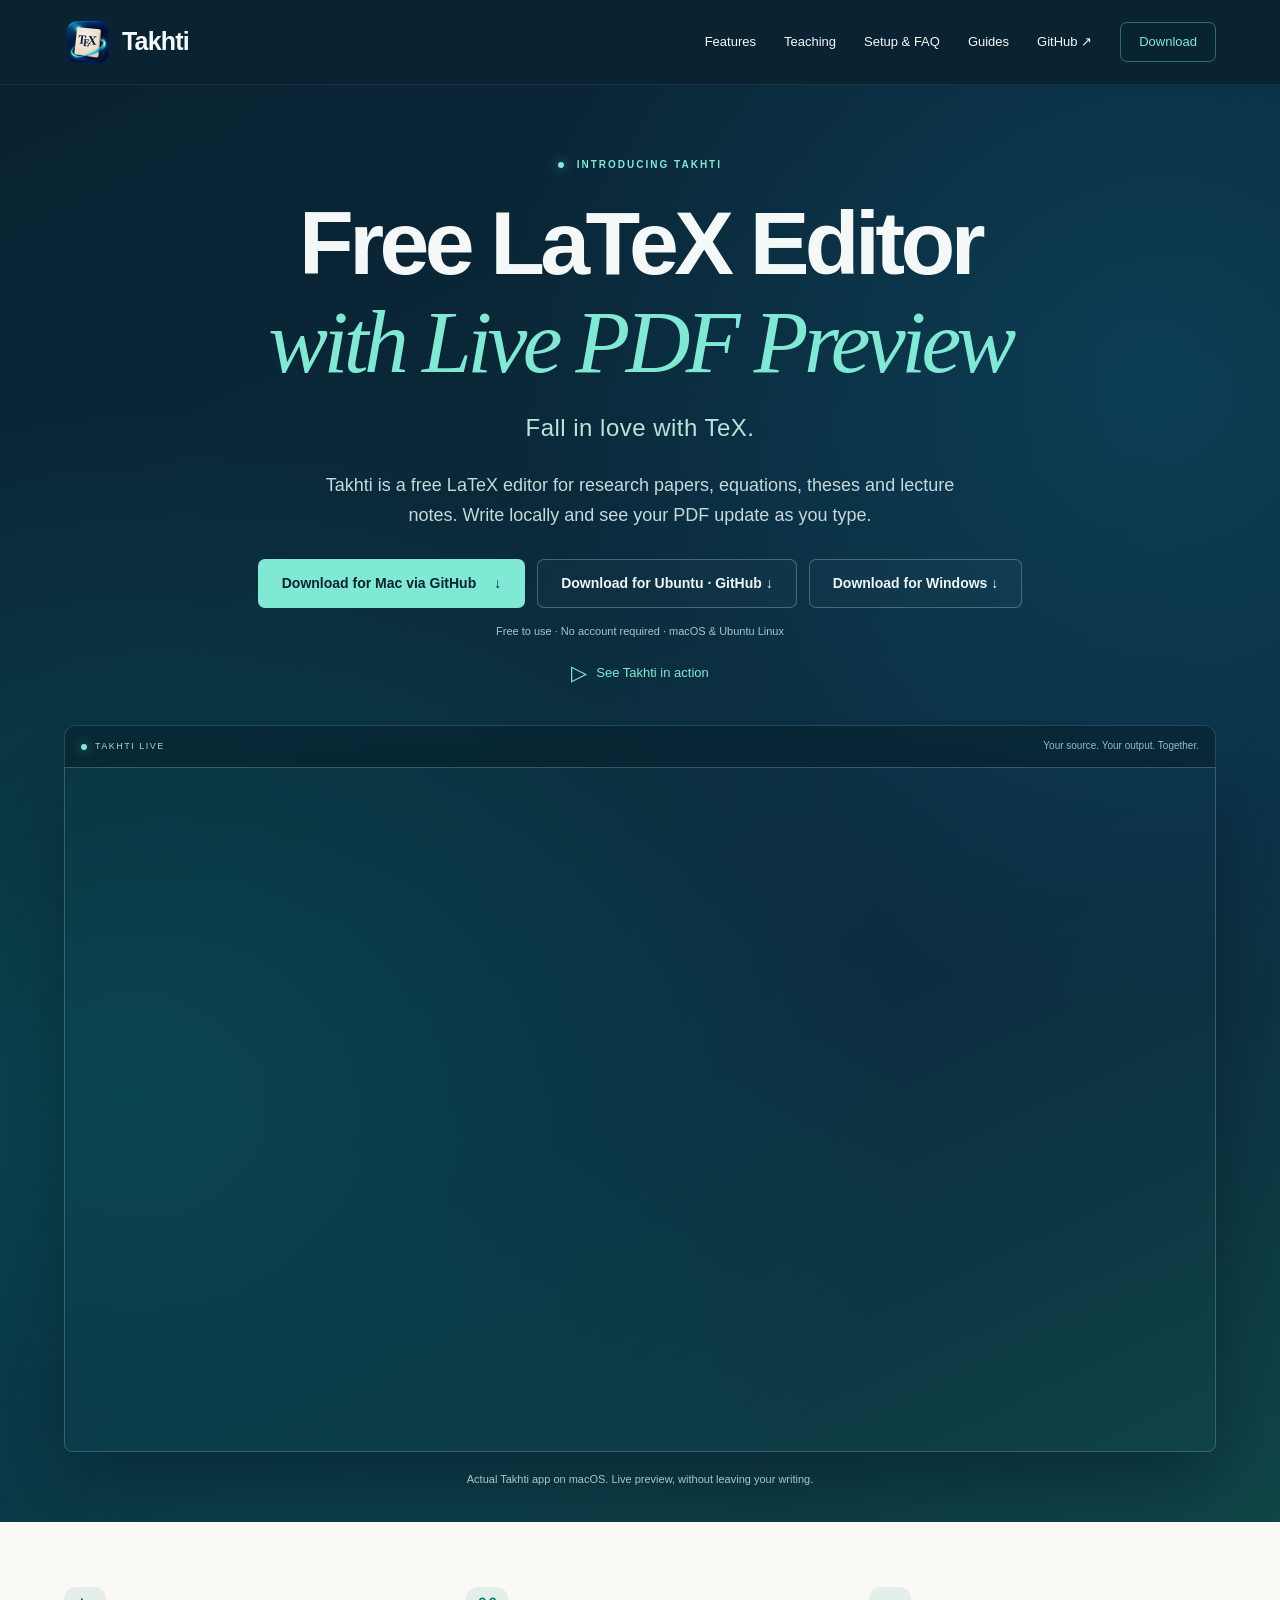
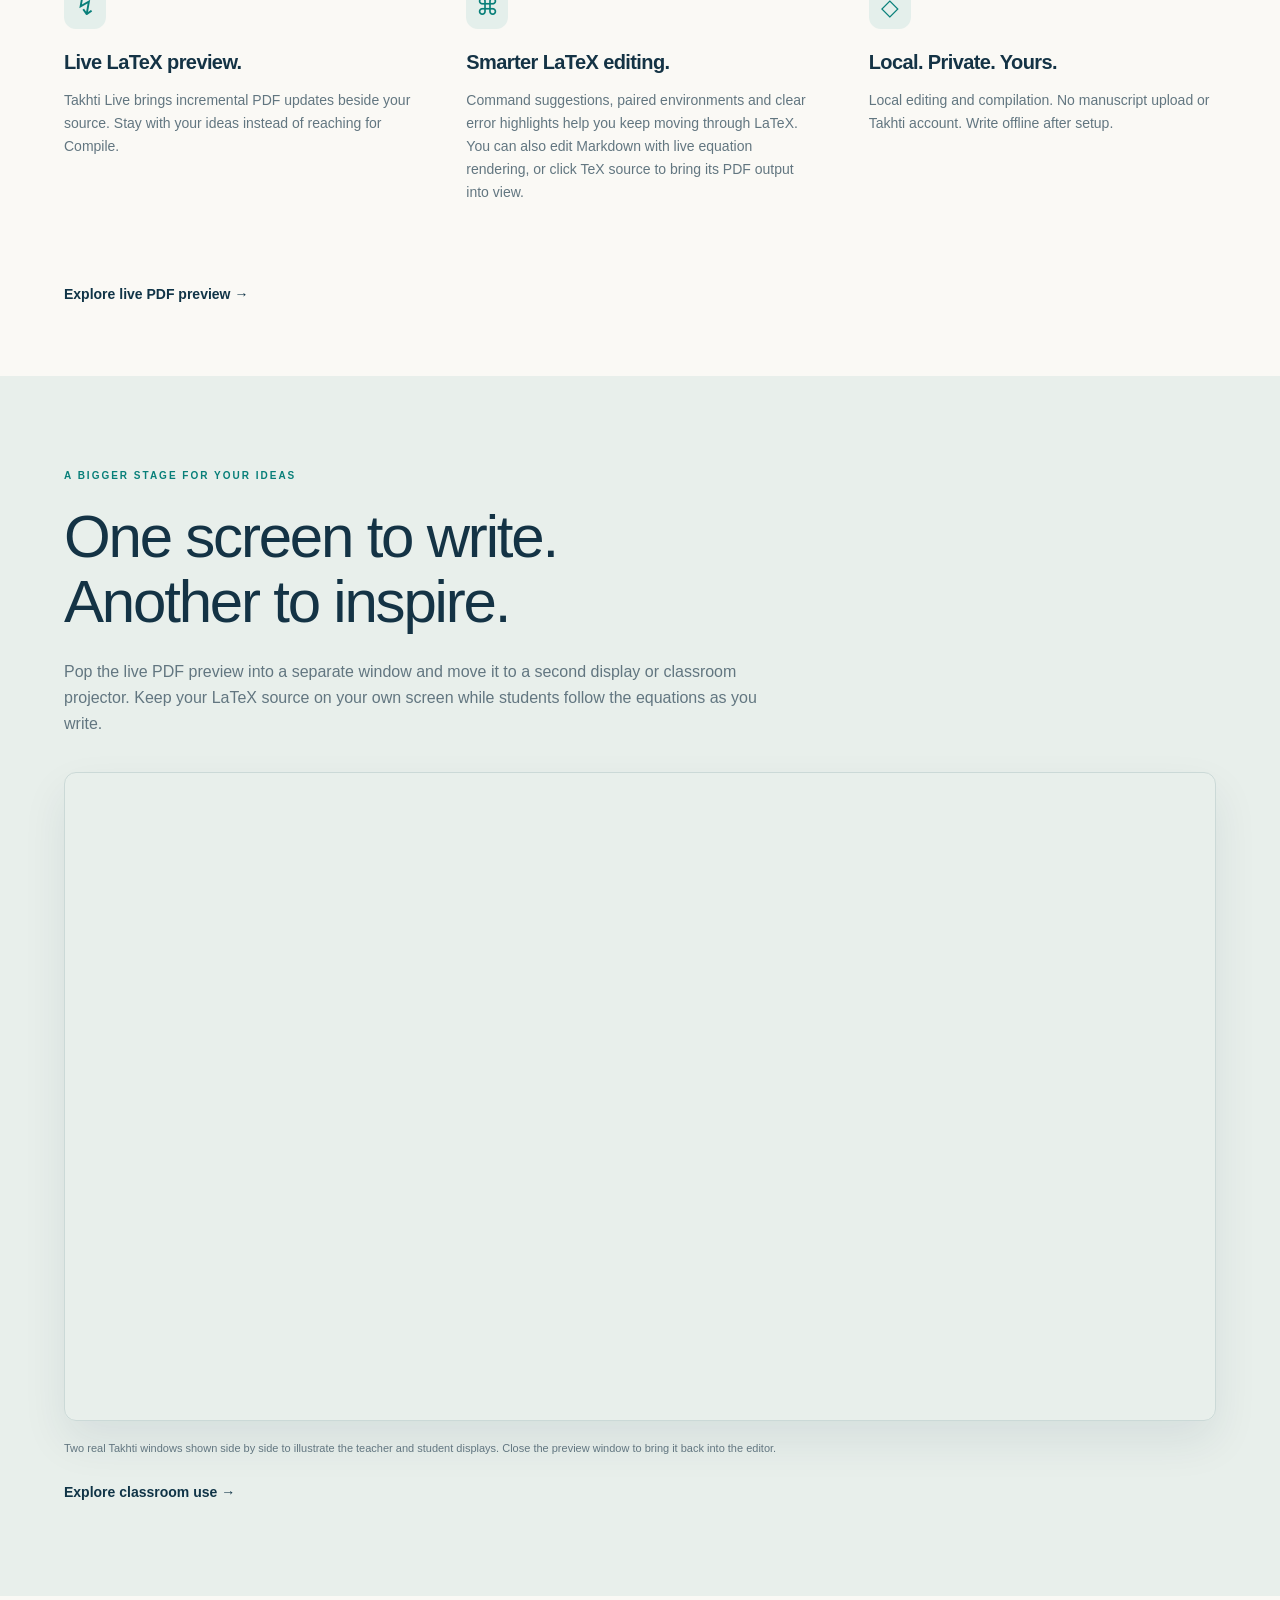
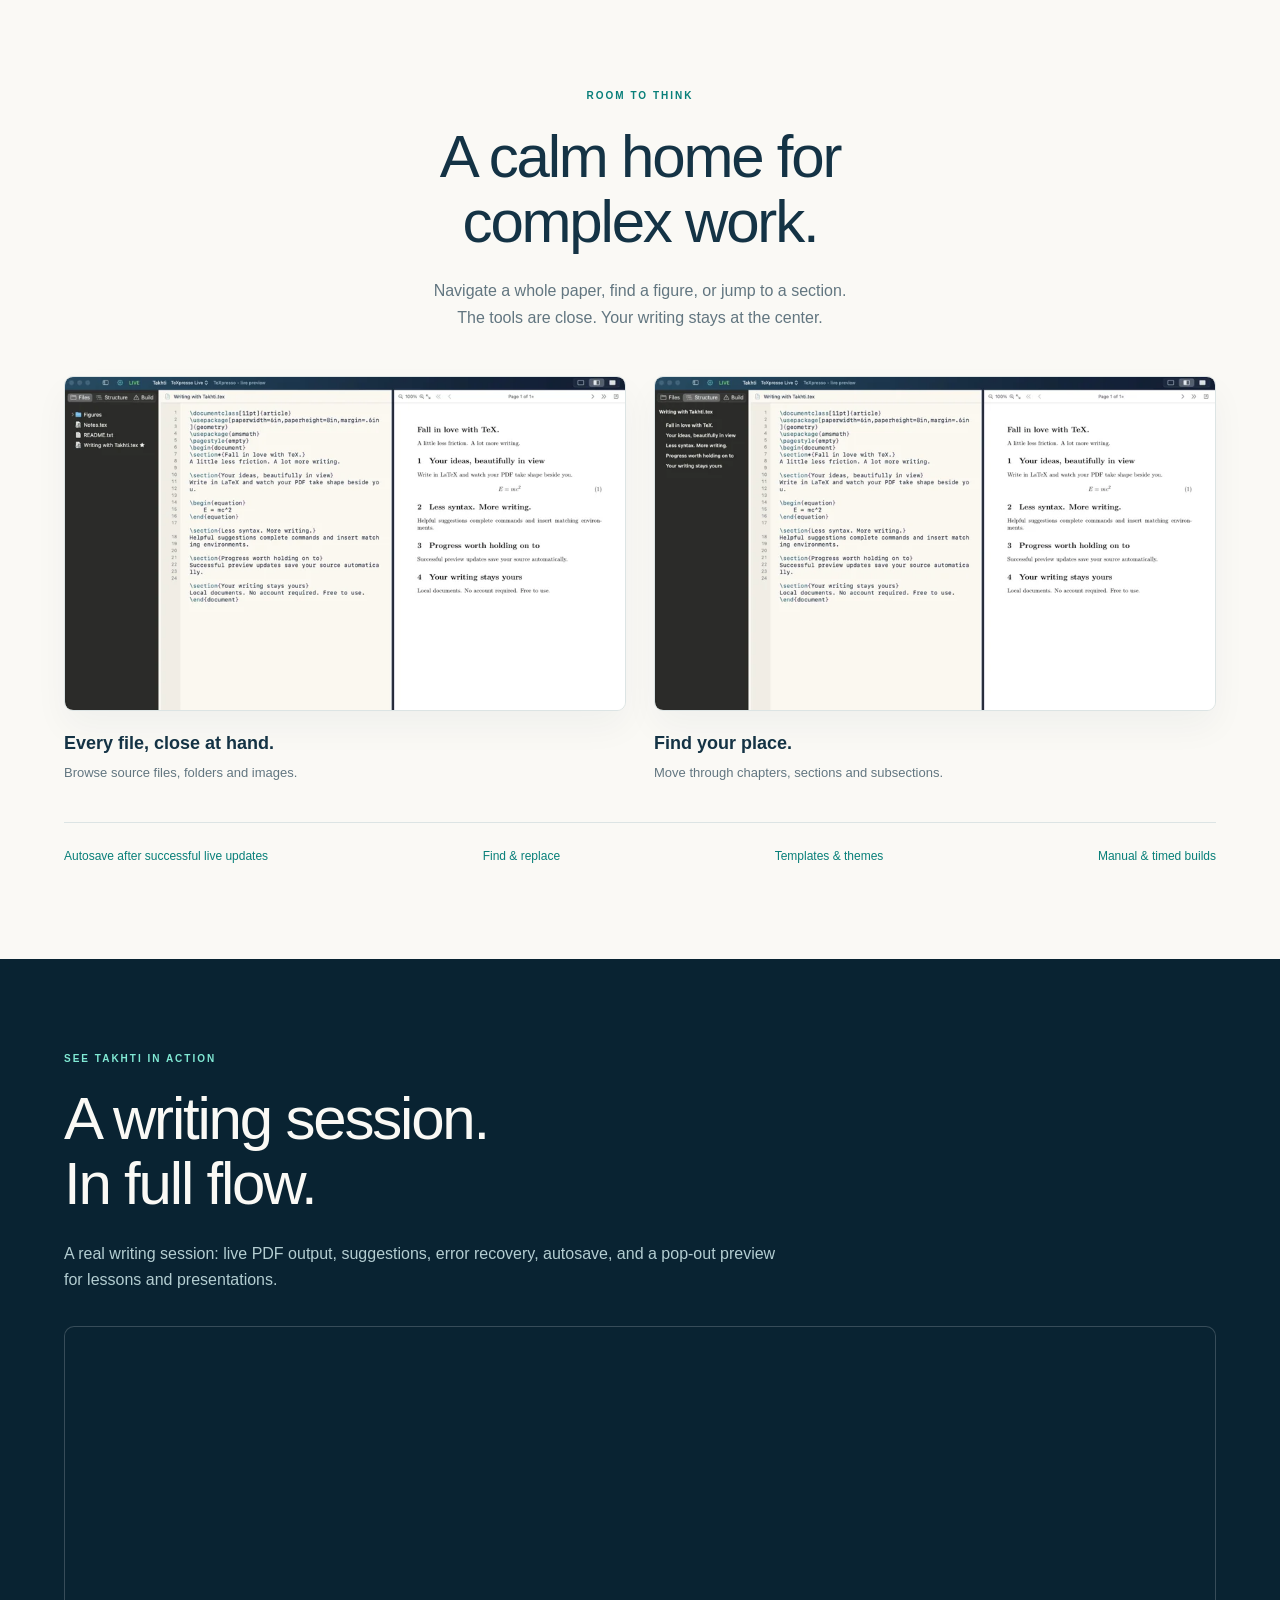
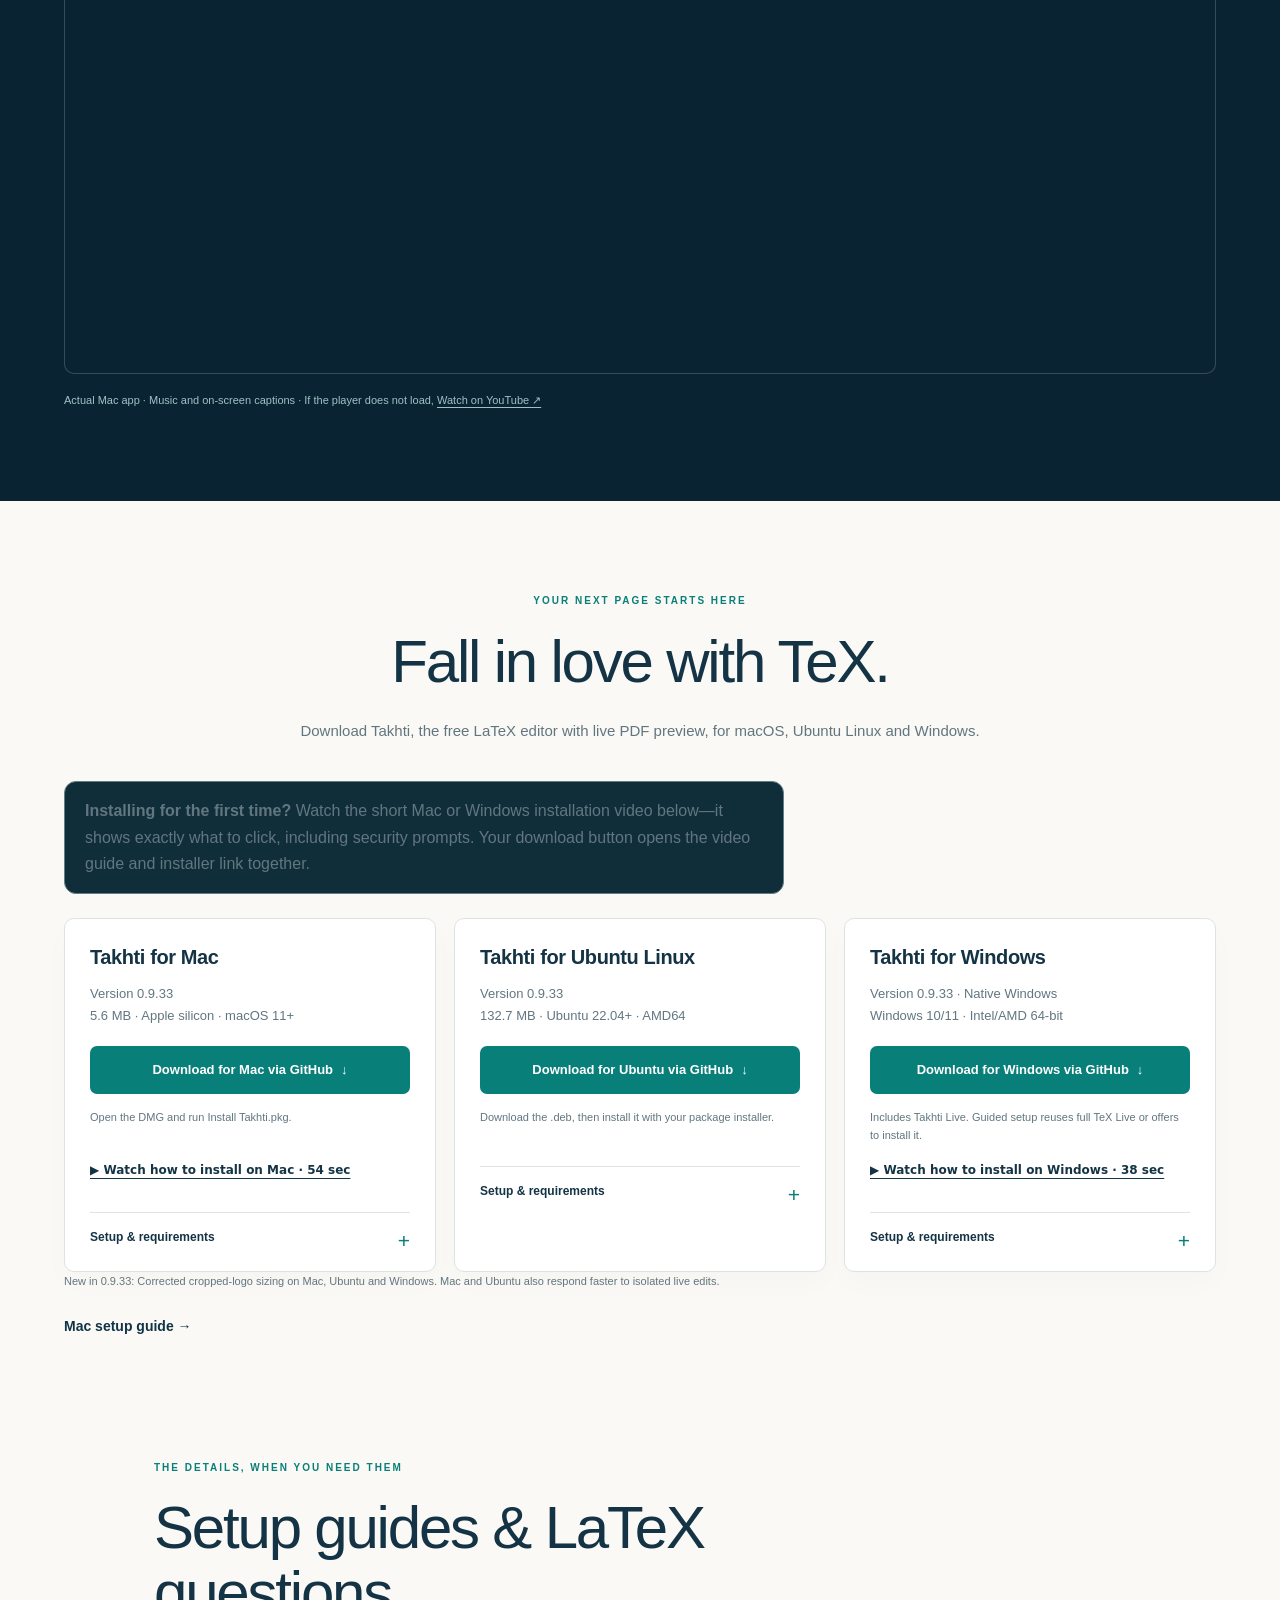
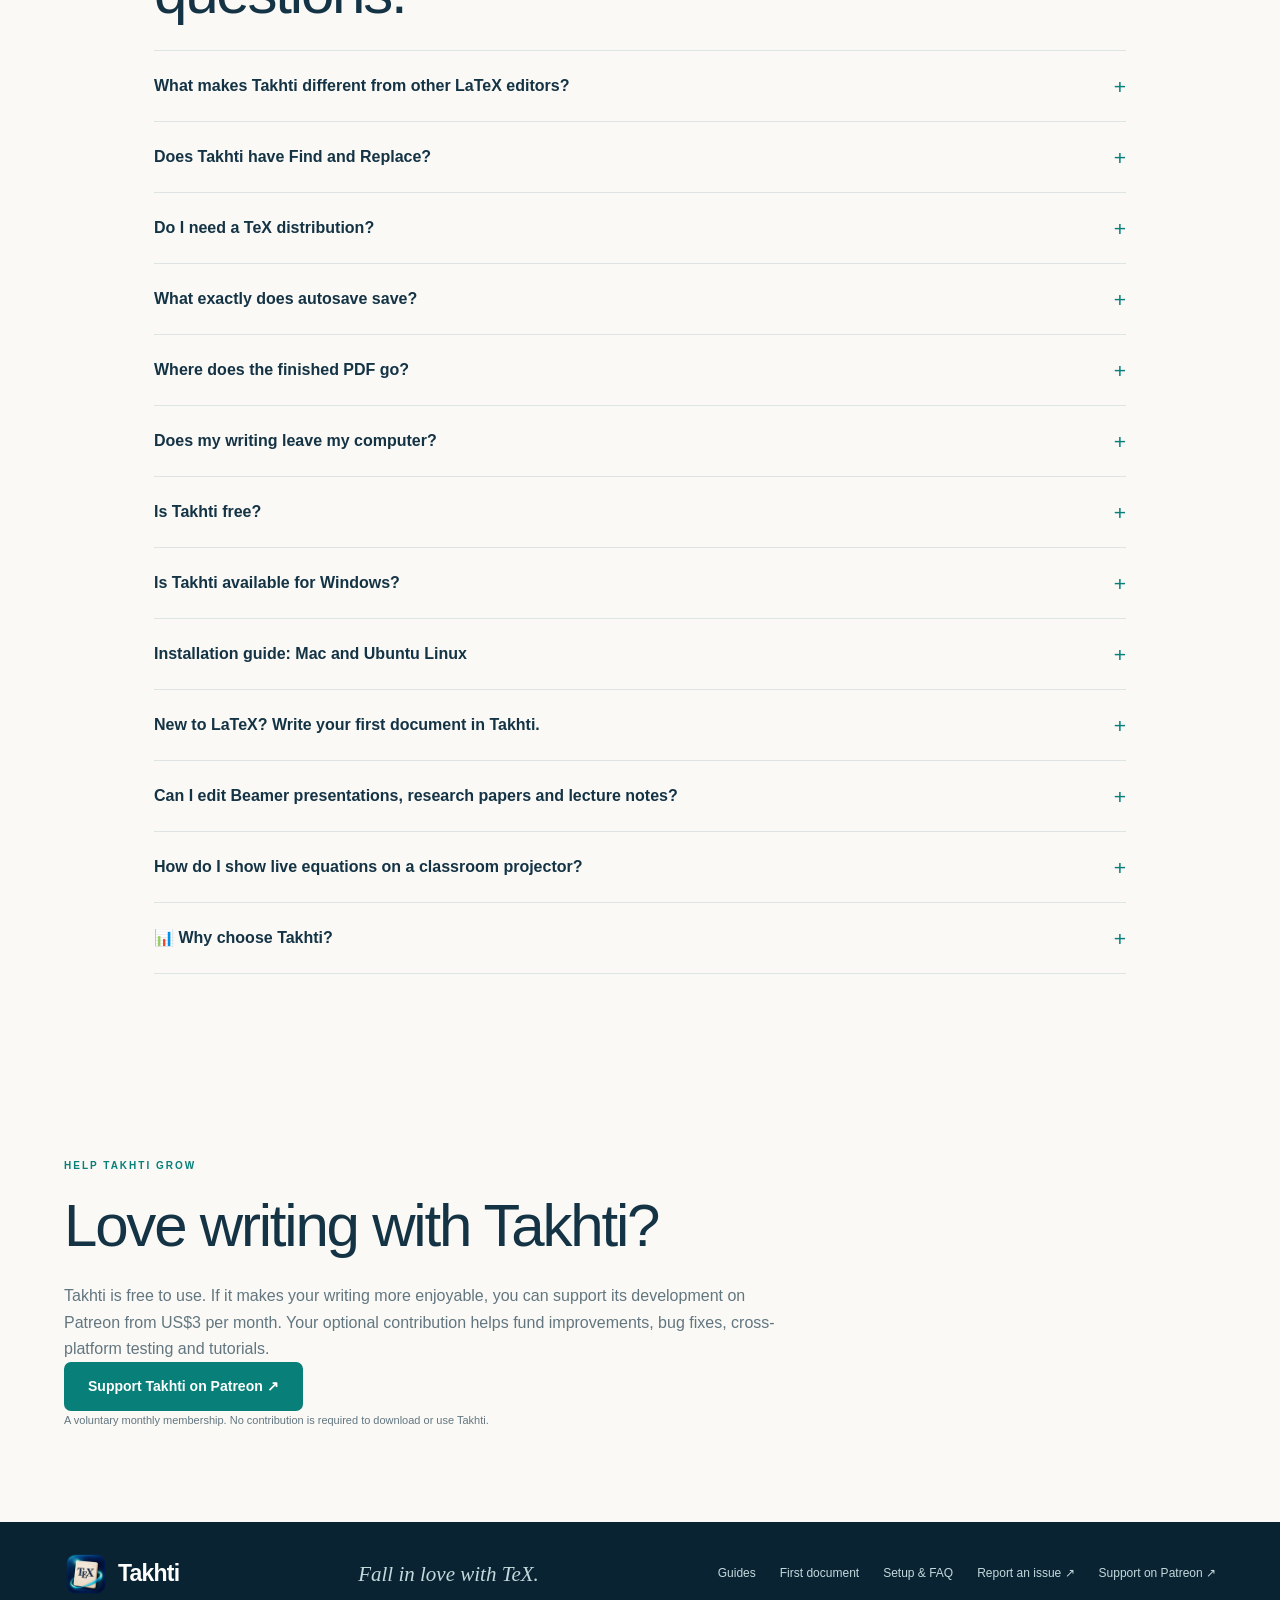
==== commit cee78971: "Update Takhti downloads to 0.9.33" ====
--- a/docs/index.html
+++ b/docs/index.html
@@ -1,4 +1,4 @@
 <!DOCTYPE html>
 
-<html lang="en"><head><meta charset="utf-8"/><meta content="width=device-width, initial-scale=1" name="viewport"/><meta content="Download Takhti, a free LaTeX editor for Mac, Ubuntu Linux and Windows. Enjoy live PDF preview, local editing, autocomplete and offline writing." name="description"/><meta content="#092332" name="theme-color"/><meta content="Free LaTeX Editor with Live PDF Preview | Takhti" property="og:title"/><meta content="Download Takhti, a free LaTeX editor for Mac, Ubuntu Linux and Windows. Enjoy live PDF preview, local editing, autocomplete and offline writing." property="og:description"/><meta content="website" property="og:type"/><meta content="https://textakhti.github.io/Takhti/" property="og:url"/><meta content="summary_large_image" name="twitter:card"/><meta content="Download Takhti, a free LaTeX editor for Mac, Ubuntu Linux and Windows. Enjoy live PDF preview, local editing, autocomplete and offline writing." name="twitter:description"/><meta content="https://textakhti.github.io/Takhti/live-preview-1600.webp" name="twitter:image"/><meta content="Takhti" property="og:site_name"/><meta content="en_US" property="og:locale"/><meta content="https://textakhti.github.io/Takhti/live-preview-1600.webp" property="og:image"/><meta content="Takhti LaTeX editor with source and live PDF preview" property="og:image:alt"/><meta content="Free LaTeX Editor with Live PDF Preview | Takhti" name="twitter:title"/><title>Free LaTeX Editor with Live PDF Preview | Takhti</title><link href="assets/takhti-icon-192.webp" rel="icon"/><link href="style.css?v=20261116-video-only" rel="stylesheet"/><link href="https://textakhti.github.io/Takhti/" rel="canonical"/><script type="application/ld+json">{"@context": "https://schema.org", "@graph": [{"@type": "WebSite", "@id": "https://textakhti.github.io/Takhti/#website", "url": "https://textakhti.github.io/Takhti/", "name": "Takhti", "description": "Download Takhti, a free LaTeX editor for Mac, Ubuntu Linux and Windows. Enjoy live PDF preview, local editing, autocomplete and offline writing.", "inLanguage": "en"}, {"@type": "WebPage", "@id": "https://textakhti.github.io/Takhti/#webpage", "url": "https://textakhti.github.io/Takhti/", "name": "Free LaTeX Editor with Live PDF Preview | Takhti", "description": "Download Takhti, a free LaTeX editor for Mac, Ubuntu Linux and Windows. Enjoy live PDF preview, local editing, autocomplete and offline writing.", "inLanguage": "en", "isPartOf": {"@id": "https://textakhti.github.io/Takhti/#website"}, "about": {"@id": "https://textakhti.github.io/Takhti/#software"}, "primaryImageOfPage": {"@type": "ImageObject", "url": "https://textakhti.github.io/Takhti/live-preview-1600.webp"}}, {"@type": "SoftwareApplication", "@id": "https://textakhti.github.io/Takhti/#software", "name": "Takhti", "url": "https://textakhti.github.io/Takhti/", "description": "Download Takhti, a free LaTeX editor for Mac, Ubuntu Linux and Windows. Enjoy live PDF preview, local editing, autocomplete and offline writing.", "applicationCategory": "ProductivityApplication", "applicationSubCategory": "LaTeX editor", "operatingSystem": ["macOS 11 or later (Apple silicon)", "Ubuntu 22.04 or later (AMD64)", "Windows 10/11 x64"], "softwareVersion": "0.9.31", "screenshot": "https://textakhti.github.io/Takhti/live-preview-1600.webp", "image": "https://textakhti.github.io/Takhti/live-preview-1600.webp", "offers": {"@type": "Offer", "price": "0", "priceCurrency": "USD", "url": "https://textakhti.github.io/Takhti/#download"}, "downloadUrl": "https://github.com/TeXTakhti/Takhti/releases/latest", "softwareHelp": {"@type": "WebPage", "url": "https://textakhti.github.io/Takhti/#questions"}, "featureList": ["Incremental live PDF preview", "LaTeX command and environment completion", "Local document compilation", "Pop-out preview for teaching", "Autosave after successful live updates", "Project browser and document outline", "Find and replace"]}]}</script></head>
-<body><a class="skip" href="#main">Skip to content</a><header><a class="brand" href="#"><img alt="Takhti wooden writing-board icon" height="48" src="assets/takhti-icon-192.webp" width="48"/>Takhti</a><nav aria-label="Main navigation"><a href="#features">Features</a><a href="#teaching">Teaching</a><a href="#questions">Setup &amp; FAQ</a><a href="guides/">Guides</a><a href="https://github.com/TeXTakhti/Takhti" rel="noopener" target="_blank">GitHub ↗</a><a class="nav-button" href="#download">Download</a></nav></header><main id="main"><section aria-labelledby="hero-title" class="hero"><p class="eyebrow"><span class="live-dot"></span> INTRODUCING TAKHTI</p><h1 id="hero-title">Free LaTeX Editor<br/><em>with Live PDF Preview</em></h1><p class="hero-slogan">Fall in love with TeX.</p><p class="lead">Takhti is a free LaTeX editor for research papers, equations, theses and lecture notes. Write locally and see your PDF update as you type.</p><div class="hero-downloads"><a class="button" href="https://github.com/TeXTakhti/Takhti/releases/download/v0.9.31/Takhti-0.9.31-macOS.dmg">Download for Mac via GitHub <span aria-hidden="true">↓</span></a><a aria-label="Download Takhti LaTeX editor for Ubuntu Linux" class="button button-outline" href="https://github.com/TeXTakhti/Takhti/releases/download/v0.9.31/Takhti-0.9.31-Ubuntu-amd64.deb">Download for Ubuntu · GitHub ↓</a><a class="button button-outline" href="https://github.com/TeXTakhti/Takhti/releases/download/v0.9.31/Takhti-0.9.31-Windows-x64-Setup.exe?setup=20261117" aria-label="Download Takhti for Windows">Download for Windows ↓</a></div><p class="hero-note">Free to use · No account required · macOS &amp; Ubuntu Linux</p><a class="watch-link" href="#watch"><span aria-hidden="true">▷</span> See Takhti in action</a><figure class="hero-screen"><div class="window-label"><span class="live-dot"></span> TAKHTI LIVE <span class="window-caption">Your source. Your output. Together.</span></div><img alt="Takhti desktop LaTeX editor in its navy and teal theme on macOS, with source code beside a live PDF preview" decoding="async" fetchpriority="high" height="1640" sizes="(max-width: 600px) calc(100vw - 48px), 1240px" src="assets/live-preview-1600.webp" srcset="assets/live-preview-800.webp 800w, assets/live-preview-1600.webp 1600w, assets/live-preview-2400.webp 2400w" width="2760"/><figcaption>Actual Takhti app on macOS. Live preview, without leaving your writing.</figcaption></figure></section><section aria-label="Why write with Takhti" class="section benefits" id="features"><article><span aria-hidden="true" class="feature-symbol">↯</span><h2>Live LaTeX preview.</h2><p>Takhti Live brings incremental PDF updates beside your source. Stay with your ideas instead of reaching for Compile.</p></article><article><span aria-hidden="true" class="feature-symbol">⌘</span><h2>Smarter LaTeX editing.</h2><p>Command suggestions, paired environments and clear error highlights help you keep moving through LaTeX. You can also edit Markdown with live equation rendering, or click TeX source to bring its PDF output into view.</p></article><article><span aria-hidden="true" class="feature-symbol">◇</span><h2>Local. Private. Yours.</h2><p>Local editing and compilation. No manuscript upload or Takhti account. Write offline after setup.</p></article><p class="related-link"><a href="live-preview/">Explore live PDF preview →</a></p></section><section class="teaching section" id="teaching"><p class="eyebrow">A BIGGER STAGE FOR YOUR IDEAS</p><h2>One screen to write.<br/>Another to inspire.</h2><p>Pop the live PDF preview into a separate window and move it to a second display or classroom projector. Keep your LaTeX source on your own screen while students follow the equations as you write.</p><img alt="Takhti LaTeX editor on a teacher’s screen and a separate live PDF preview with a function, derivative and integral for students" class="error-demo" decoding="async" height="1080" loading="lazy" sizes="(max-width: 600px) calc(100vw - 48px), 1240px" src="assets/teaching-preview-1600.webp" srcset="assets/teaching-preview-800.webp 800w, assets/teaching-preview-1600.webp 1600w, assets/teaching-preview-1920.webp 1920w" width="1920"/><p class="small">Two real Takhti windows shown side by side to illustrate the teacher and student displays. Close the preview window to bring it back into the editor.</p><p class="related-link"><a href="teaching/">Explore classroom use →</a></p></section><section class="section workspace" id="workspace"><div class="section-heading"><p class="eyebrow">ROOM TO THINK</p><h2>A calm home for<br/>complex work.</h2><p>Navigate a whole paper, find a figure, or jump to a section.<br/>The tools are close. Your writing stays at the center.</p></div><div class="workspace-grid"><figure><img alt="Takhti project file browser showing LaTeX source files and a figure beside the PDF preview" decoding="async" height="1640" loading="lazy" sizes="(max-width: 600px) calc(100vw - 48px), 560px" src="assets/project-files-1600.webp" srcset="assets/project-files-800.webp 800w, assets/project-files-1600.webp 1600w, assets/project-files-2400.webp 2400w" width="2760"/><figcaption><strong>Every file, close at hand.</strong> Browse source files, folders and images.</figcaption></figure><figure><img alt="Takhti document outline with sections and subsections for navigating a research paper" decoding="async" height="1640" loading="lazy" sizes="(max-width: 600px) calc(100vw - 48px), 560px" src="assets/document-structure-1600.webp" srcset="assets/document-structure-800.webp 800w, assets/document-structure-1600.webp 1600w, assets/document-structure-2400.webp 2400w" width="2760"/><figcaption><strong>Find your place.</strong> Move through chapters, sections and subsections.</figcaption></figure></div><div class="utility-strip"><span>Autosave after successful live updates</span><span>Find &amp; replace</span><span>Templates &amp; themes</span><span>Manual &amp; timed builds</span></div></section><section aria-labelledby="watch-title" class="section video-showcase" id="watch"><p class="eyebrow">SEE TAKHTI IN ACTION</p><h2 id="watch-title">A writing session.<br/>In full flow.</h2><p>A real writing session: live PDF output, suggestions, error recovery, autosave, and a pop-out preview for lessons and presentations.</p><div class="video-frame"><iframe title="Takhti live LaTeX editor feature tour and pop-out teaching demonstration" src="https://www.youtube-nocookie.com/embed/V9Gahk5-wYc?rel=0&amp;origin=https%3A%2F%2Ftextakhti.github.io" width="1280" height="720" referrerpolicy="strict-origin-when-cross-origin" loading="lazy" allow="accelerometer; autoplay; clipboard-write; encrypted-media; gyroscope; picture-in-picture; web-share" allowfullscreen></iframe></div><p class="small">Actual Mac app · Music and on-screen captions · If the player does not load, <a href="https://www.youtube.com/watch?v=V9Gahk5-wYc" rel="noopener" target="_blank">Watch on YouTube ↗</a></p></section><section class="download-section section" id="download"><div class="download-intro"><p class="eyebrow">YOUR NEXT PAGE STARTS HERE</p><h2>Fall in love with TeX.</h2><p>Download Takhti, the free LaTeX editor with live PDF preview, for macOS, Ubuntu Linux and Windows.</p></div><p class="installation-callout"><strong>Installing for the first time?</strong> Watch the short Mac or Windows installation video below—it shows exactly what to click, including security prompts. Your download button opens the video guide and installer link together.</p><div class="download-grid"><article class="download-card"><h3>Takhti for Mac</h3><p>Version 0.9.31<br/>5.6 MB · Apple silicon · macOS 11+</p><a class="button" href="https://github.com/TeXTakhti/Takhti/releases/download/v0.9.31/Takhti-0.9.31-macOS.dmg" rel="noopener" target="_blank">Download for Mac via GitHub <span aria-hidden="true">↓</span></a><p class="small">Open the DMG and run Install Takhti.pkg.</p><button class="installation-link" type="button" data-install-guide="mac">▶ Watch how to install on Mac · 54 sec</button><details><summary>Setup &amp; requirements</summary><p>Setup downloads the verified prebuilt live runtime (about 65 MB), then reuses an existing full MacTeX installation or downloads MacTeX (about 6.4 GB) if missing. Progress is shown in Takhti; interrupted MacTeX downloads can resume after a restart. macOS Installer asks for administrator approval. Installed packages are reused before fetching uncached compatible inputs. This app is locally signed and has not been Apple-notarized.</p></details></article><article class="download-card"><h3>Takhti for Ubuntu Linux</h3><p>Version 0.9.31<br/>132.6 MB · Ubuntu 22.04+ · AMD64</p><a class="button" href="https://github.com/TeXTakhti/Takhti/releases/download/v0.9.31/Takhti-0.9.31-Ubuntu-amd64.deb" rel="noopener" target="_blank">Download for Ubuntu via GitHub <span aria-hidden="true">↓</span></a><p class="small">Download the .deb, then install it with your package installer.</p><details><summary>Setup &amp; requirements</summary><p>First-run setup prepares Takhti Live and checks for TeX Live. If missing, full TeX Live is downloaded and installed (several GB), with progress and package details shown in setup. Downloaded and partial TeX Live packages are retained so setup can continue after an interruption. Administrator approval and internet access are needed. Full TeX Live setup requires internet access and administrator approval.</p></details></article><article class="download-card"><h3>Takhti for Windows</h3><p>Version 0.9.31 · Native Windows<br/>Windows 10/11 · Intel/AMD 64-bit</p><a class="button" href="https://github.com/TeXTakhti/Takhti/releases/download/v0.9.31/Takhti-0.9.31-Windows-x64-Setup.exe?setup=20261117" rel="noopener" target="_blank">Download for Windows via GitHub <span aria-hidden="true">↓</span></a><p class="small">Includes Takhti Live. Guided setup reuses full TeX Live or offers to install it.</p><button class="installation-link" type="button" data-install-guide="windows">▶ Watch how to install on Windows · 38 sec</button><details><summary>Setup &amp; requirements</summary><p>Run the setup .exe and open Takhti from the Start menu. This native Windows build includes the live engine and runtime libraries, and checks for full native TeX Live on your computer. If missing or partial, guided setup offers to download and install the full distribution (several GB). You can choose Later and return from Settings. Existing distributions are preserved. <a href="https://tug.org/texlive/windows.html" target="_blank" rel="noopener">Get TeX Live for Windows</a>, then restart Takhti. TeX Live is downloaded during setup only if needed. The Windows installer is unsigned. The packaged engine has been tested on Windows 10 and Windows 11; this newly packaged installer still needs a fresh installation test.</p></details></article></div><p class="small">New in 0.9.31: compact Mac-style toolbars, grey selection highlights, full-width editor search shading, and click-to-preview navigation on all three platforms. Click source text to bring the corresponding PDF content into view, without highlighting.</p><p class="related-link"><a href="mac/">Mac setup guide →</a></p></section><section class="questions section" id="questions"><p class="eyebrow">THE DETAILS, WHEN YOU NEED THEM</p><h2>Setup guides &amp; LaTeX questions.</h2><details><summary>What makes Takhti different from other LaTeX editors?</summary><p>Takhti combines incremental live PDF preview, LaTeX command suggestions, project navigation and a pop-out display in a focused desktop workspace. It is free to use. Takhti is available for Mac, Ubuntu Linux and Windows, with a native Windows version. Try it with your own project to see whether it suits your workflow.</p></details><details><summary>Does Takhti have Find and Replace?</summary><p>Yes. Open Find/Replace from the editor header, or press ⌘F on Mac and Ctrl+F on Ubuntu. You can navigate matches, replace one match or replace all, and undo replacements.</p></details><details><summary>Do I need a TeX distribution?</summary><p>Setup checks for a full TeX installation. On Mac, it first downloads the prebuilt Takhti Live runtime (about 65 MB), then downloads MacTeX (about 6.4 GB) if no full MacTeX installation is present. Ubuntu reuses TeX Live or installs the full distribution when missing. Progress and download details are displayed during setup. Standard builds try pdfLaTeX, then XeLaTeX, then LuaLaTeX. Private or nonstandard packages may still need to be supplied with your project.</p></details><details id="autosave-details"><summary>What exactly does autosave save?</summary><p>Save an untitled document once to choose its location. In Takhti Live mode, a successful live-preview update saves that source revision; only the pages needed for the preview may have been checked. Later pages can still contain errors. Timed and manual builds autosave on a successful full build. Use ⌘S on Mac or Ctrl+S on Ubuntu whenever you want to save the current text explicitly.</p></details><details><summary>Where does the finished PDF go?</summary><p>A full build saves the PDF alongside the project’s root .tex file. When closing builds are enabled and a document has a successful live-preview update and no current live-build failure, Takhti attempts a full build using the last successful source checkpoint. Settings lets you turn the closing build off and choose its compiler. If that build fails, the existing PDF is preserved and a brief dialog lets you close anyway or cancel.</p></details><details><summary>Does my writing leave my computer?</summary><p>Takhti’s editing and compilation run locally. It does not upload your documents for typesetting and does not require a Takhti account. Dependency setup, missing-package downloads and release checks contact external services. Update checks run automatically only after more than three days since the last successful check, and whenever About opens. Optional diagnostic reports include basic system and app details only. Takhti asks before sharing and shows the report for review; continuing opens a public GitHub issue form. Documents and raw logs are excluded. This website and GitHub downloads are separate services with their own privacy policies.</p></details><details><summary>Is Takhti free?</summary><p>Yes. Takhti is free to use, with no subscription required.</p></details><details><summary>Is Takhti available for Windows?</summary><p>Yes. The native Windows version includes Takhti Live and runs on Windows 10/11 x64. First-run setup detects full TeX Live and offers to install it if needed. <a href="#download">Download Takhti for Windows</a>.</p></details><details><summary>Installation guide: Mac and Ubuntu Linux</summary><div class="answer"><h3>macOS</h3><p>Open the DMG and run Install Takhti.pkg. First-run setup checks for Takhti Live and a full TeX distribution, then offers to install missing components. Requires Apple silicon and macOS 11 or later.</p><h3>Ubuntu Linux</h3><p>Install the AMD64 DEB with your package manager, or run <code>sudo apt install ./Takhti-0.9.31-Ubuntu-amd64.deb</code>. Requires Ubuntu 22.04 or later on Intel/AMD 64-bit.</p><p>Version 0.9.31 for Mac and Ubuntu; native Windows version 0.9.31. The Mac app is not Apple-notarized. Ubuntu requires broader testing.</p></div></details><details id="beginner-guide"><summary>New to LaTeX? Write your first document in Takhti.</summary><div class="answer"><p>Install Takhti and complete the guided setup. Start with an article template, save your document as a <code>.tex</code> file, then select Takhti Live in the build-mode menu. Edit the text between <code>\begin{document}</code> and <code>\end{document}</code> to see the preview update.</p><p>For a heading, type <code>\section{}</code> and write its title inside the braces. For a displayed equation, insert an equation environment and enter <code>E=mc^2</code> between its matching begin and end commands. Suggestions help complete LaTeX commands and environments.</p><p>Use Find and Replace with Cmd+F on Mac or Ctrl+F on Ubuntu. If a line has an error, check its highlight and the Build sidebar. A successful live update checks the previewed content; use a full build before sharing the final PDF.</p><p><a href="#watch">Watch the real editing demonstration</a> or <a href="#download">download Takhti for your computer</a>.</p></div></details><details id="beamer-guide"><summary>Can I edit Beamer presentations, research papers and lecture notes?</summary><p>Yes. Open the project’s main LaTeX source file with its supporting files and figures in place. Use the project browser to find files and the document outline to navigate sections. Templates provide starting points for common document types, including presentations. Compatibility depends on the packages and features used by your project.</p></details><details id="teaching-guide"><summary>How do I show live equations on a classroom projector?</summary><p>Open the preview in a separate window using the pop-out button in the preview header. Move that window onto your second display or projector. Keep the editor on your own screen and type inside a complete LaTeX equation environment so students can follow the output as it changes. <a href="#teaching">See the teaching preview example</a>.</p></details><details class="comparison" id="compare"><summary>📊 Why choose Takhti? </summary><div aria-label="LaTeX editor comparison" class="table-scroll" role="region" tabindex="0"><table><caption>How Takhti Compares to the Competition</caption><thead><tr><th scope="col">Feature</th><th scope="col">Takhti</th><th scope="col">Overleaf</th><th scope="col">TeXstudio</th><th scope="col">VS Code + Extensions</th></tr></thead><tbody><tr><th scope="row">Interface Design</th><td>💎 Modern &amp; Minimal</td><td>💻 Cloud-heavy</td><td>🏛️ Outdated / Cluttered</td><td>🛠️ Complex Setup</td></tr><tr><th scope="row">Offline Reliability</th><td>✅ 100% Native</td><td>❌ Requires Internet</td><td>✅ Native</td><td>✅ Native</td></tr><tr><th scope="row">Preview speed</th><td>⚡ Instant</td><td>⌛ Dependent on browser</td><td>⌛ Moderate</td><td>⌛ Heavy Load</td></tr><tr><th scope="row">Learning Curve</th><td>🌱 Easy</td><td>🌱 Easy</td><td>🪵 Steep</td><td>🪵 Complex for beginners</td></tr></tbody></table></div></details></section><section class="section" id="support"><p class="eyebrow">HELP TAKHTI GROW</p><h2>Love writing with Takhti?</h2><p>Takhti is free to use. If it makes your writing more enjoyable, you can support its development on Patreon from US$3 per month. Your optional contribution helps fund improvements, bug fixes, cross-platform testing and tutorials.</p><p><a class="button" href="https://www.patreon.com/TakhtiEditor" target="_blank" rel="noopener">Support Takhti on Patreon ↗</a></p><p class="small">A voluntary monthly membership. No contribution is required to download or use Takhti.</p></section></main><footer><a class="brand" href="#"><img alt="" height="44" src="assets/takhti-icon-192.webp" width="44"/>Takhti</a><p>Fall in love with TeX.</p><div><a href="guides/">Guides</a><a href="#beginner-guide">First document</a><a href="#questions">Setup &amp; FAQ</a><a href="https://github.com/TeXTakhti/Takhti/issues">Report an issue ↗</a><a href="https://www.patreon.com/TakhtiEditor" target="_blank" rel="noopener">Support on Patreon ↗</a></div></footer><dialog class="installation-guide" id="installation-guide" aria-labelledby="installation-title" aria-describedby="installation-duration"><div class="installation-heading"><div><h2 id="installation-title">Install Takhti</h2><p id="installation-duration"></p></div><button type="button" id="installation-close" aria-label="Close installation walkthrough">×</button></div><div class="installation-media"><video id="installation-video" controls playsinline muted preload="none" aria-label="Recorded installation walkthrough"></video></div><ol id="installation-steps"></ol><p id="installation-note" class="installation-note"></p><div class="installation-actions"><a class="button" id="installation-download" href="#download" target="_blank" rel="noopener">Download installer via GitHub ↓</a></div></dialog><script src="download-guide.js?v=20261117-setup" defer></script></body></html>
+<html lang="en"><head><meta charset="utf-8"/><meta content="width=device-width, initial-scale=1" name="viewport"/><meta content="Download Takhti, a free LaTeX editor for Mac, Ubuntu Linux and Windows. Enjoy live PDF preview, local editing, autocomplete and offline writing." name="description"/><meta content="#092332" name="theme-color"/><meta content="Free LaTeX Editor with Live PDF Preview | Takhti" property="og:title"/><meta content="Download Takhti, a free LaTeX editor for Mac, Ubuntu Linux and Windows. Enjoy live PDF preview, local editing, autocomplete and offline writing." property="og:description"/><meta content="website" property="og:type"/><meta content="https://textakhti.github.io/Takhti/" property="og:url"/><meta content="summary_large_image" name="twitter:card"/><meta content="Download Takhti, a free LaTeX editor for Mac, Ubuntu Linux and Windows. Enjoy live PDF preview, local editing, autocomplete and offline writing." name="twitter:description"/><meta content="https://textakhti.github.io/Takhti/live-preview-1600.webp" name="twitter:image"/><meta content="Takhti" property="og:site_name"/><meta content="en_US" property="og:locale"/><meta content="https://textakhti.github.io/Takhti/live-preview-1600.webp" property="og:image"/><meta content="Takhti LaTeX editor with source and live PDF preview" property="og:image:alt"/><meta content="Free LaTeX Editor with Live PDF Preview | Takhti" name="twitter:title"/><title>Free LaTeX Editor with Live PDF Preview | Takhti</title><link href="assets/takhti-icon-192.webp" rel="icon"/><link href="style.css?v=20261116-video-only" rel="stylesheet"/><link href="https://textakhti.github.io/Takhti/" rel="canonical"/><script type="application/ld+json">{"@context": "https://schema.org", "@graph": [{"@type": "WebSite", "@id": "https://textakhti.github.io/Takhti/#website", "url": "https://textakhti.github.io/Takhti/", "name": "Takhti", "description": "Download Takhti, a free LaTeX editor for Mac, Ubuntu Linux and Windows. Enjoy live PDF preview, local editing, autocomplete and offline writing.", "inLanguage": "en"}, {"@type": "WebPage", "@id": "https://textakhti.github.io/Takhti/#webpage", "url": "https://textakhti.github.io/Takhti/", "name": "Free LaTeX Editor with Live PDF Preview | Takhti", "description": "Download Takhti, a free LaTeX editor for Mac, Ubuntu Linux and Windows. Enjoy live PDF preview, local editing, autocomplete and offline writing.", "inLanguage": "en", "isPartOf": {"@id": "https://textakhti.github.io/Takhti/#website"}, "about": {"@id": "https://textakhti.github.io/Takhti/#software"}, "primaryImageOfPage": {"@type": "ImageObject", "url": "https://textakhti.github.io/Takhti/live-preview-1600.webp"}}, {"@type": "SoftwareApplication", "@id": "https://textakhti.github.io/Takhti/#software", "name": "Takhti", "url": "https://textakhti.github.io/Takhti/", "description": "Download Takhti, a free LaTeX editor for Mac, Ubuntu Linux and Windows. Enjoy live PDF preview, local editing, autocomplete and offline writing.", "applicationCategory": "ProductivityApplication", "applicationSubCategory": "LaTeX editor", "operatingSystem": ["macOS 11 or later (Apple silicon)", "Ubuntu 22.04 or later (AMD64)", "Windows 10/11 x64"], "softwareVersion": "0.9.33", "screenshot": "https://textakhti.github.io/Takhti/live-preview-1600.webp", "image": "https://textakhti.github.io/Takhti/live-preview-1600.webp", "offers": {"@type": "Offer", "price": "0", "priceCurrency": "USD", "url": "https://textakhti.github.io/Takhti/#download"}, "downloadUrl": "https://github.com/TeXTakhti/Takhti/releases/latest", "softwareHelp": {"@type": "WebPage", "url": "https://textakhti.github.io/Takhti/#questions"}, "featureList": ["Incremental live PDF preview", "LaTeX command and environment completion", "Local document compilation", "Pop-out preview for teaching", "Autosave after successful live updates", "Project browser and document outline", "Find and replace"]}]}</script></head>
+<body><a class="skip" href="#main">Skip to content</a><header><a class="brand" href="#"><img alt="Takhti wooden writing-board icon" height="48" src="assets/takhti-icon-192.webp" width="48"/>Takhti</a><nav aria-label="Main navigation"><a href="#features">Features</a><a href="#teaching">Teaching</a><a href="#questions">Setup &amp; FAQ</a><a href="guides/">Guides</a><a href="https://github.com/TeXTakhti/Takhti" rel="noopener" target="_blank">GitHub ↗</a><a class="nav-button" href="#download">Download</a></nav></header><main id="main"><section aria-labelledby="hero-title" class="hero"><p class="eyebrow"><span class="live-dot"></span> INTRODUCING TAKHTI</p><h1 id="hero-title">Free LaTeX Editor<br/><em>with Live PDF Preview</em></h1><p class="hero-slogan">Fall in love with TeX.</p><p class="lead">Takhti is a free LaTeX editor for research papers, equations, theses and lecture notes. Write locally and see your PDF update as you type.</p><div class="hero-downloads"><a class="button" href="https://github.com/TeXTakhti/Takhti/releases/download/v0.9.33/Takhti-0.9.33-macOS.dmg">Download for Mac via GitHub <span aria-hidden="true">↓</span></a><a aria-label="Download Takhti LaTeX editor for Ubuntu Linux" class="button button-outline" href="https://github.com/TeXTakhti/Takhti/releases/download/v0.9.33/Takhti-0.9.33-Ubuntu-amd64.deb">Download for Ubuntu · GitHub ↓</a><a class="button button-outline" href="https://github.com/TeXTakhti/Takhti/releases/download/v0.9.33/Takhti-0.9.33-Windows-x64-Setup.exe" aria-label="Download Takhti for Windows">Download for Windows ↓</a></div><p class="hero-note">Free to use · No account required · macOS &amp; Ubuntu Linux</p><a class="watch-link" href="#watch"><span aria-hidden="true">▷</span> See Takhti in action</a><figure class="hero-screen"><div class="window-label"><span class="live-dot"></span> TAKHTI LIVE <span class="window-caption">Your source. Your output. Together.</span></div><img alt="Takhti desktop LaTeX editor in its navy and teal theme on macOS, with source code beside a live PDF preview" decoding="async" fetchpriority="high" height="1640" sizes="(max-width: 600px) calc(100vw - 48px), 1240px" src="assets/live-preview-1600.webp" srcset="assets/live-preview-800.webp 800w, assets/live-preview-1600.webp 1600w, assets/live-preview-2400.webp 2400w" width="2760"/><figcaption>Actual Takhti app on macOS. Live preview, without leaving your writing.</figcaption></figure></section><section aria-label="Why write with Takhti" class="section benefits" id="features"><article><span aria-hidden="true" class="feature-symbol">↯</span><h2>Live LaTeX preview.</h2><p>Takhti Live brings incremental PDF updates beside your source. Stay with your ideas instead of reaching for Compile.</p></article><article><span aria-hidden="true" class="feature-symbol">⌘</span><h2>Smarter LaTeX editing.</h2><p>Command suggestions, paired environments and clear error highlights help you keep moving through LaTeX. You can also edit Markdown with live equation rendering, or click TeX source to bring its PDF output into view.</p></article><article><span aria-hidden="true" class="feature-symbol">◇</span><h2>Local. Private. Yours.</h2><p>Local editing and compilation. No manuscript upload or Takhti account. Write offline after setup.</p></article><p class="related-link"><a href="live-preview/">Explore live PDF preview →</a></p></section><section class="teaching section" id="teaching"><p class="eyebrow">A BIGGER STAGE FOR YOUR IDEAS</p><h2>One screen to write.<br/>Another to inspire.</h2><p>Pop the live PDF preview into a separate window and move it to a second display or classroom projector. Keep your LaTeX source on your own screen while students follow the equations as you write.</p><img alt="Takhti LaTeX editor on a teacher’s screen and a separate live PDF preview with a function, derivative and integral for students" class="error-demo" decoding="async" height="1080" loading="lazy" sizes="(max-width: 600px) calc(100vw - 48px), 1240px" src="assets/teaching-preview-1600.webp" srcset="assets/teaching-preview-800.webp 800w, assets/teaching-preview-1600.webp 1600w, assets/teaching-preview-1920.webp 1920w" width="1920"/><p class="small">Two real Takhti windows shown side by side to illustrate the teacher and student displays. Close the preview window to bring it back into the editor.</p><p class="related-link"><a href="teaching/">Explore classroom use →</a></p></section><section class="section workspace" id="workspace"><div class="section-heading"><p class="eyebrow">ROOM TO THINK</p><h2>A calm home for<br/>complex work.</h2><p>Navigate a whole paper, find a figure, or jump to a section.<br/>The tools are close. Your writing stays at the center.</p></div><div class="workspace-grid"><figure><img alt="Takhti project file browser showing LaTeX source files and a figure beside the PDF preview" decoding="async" height="1640" loading="lazy" sizes="(max-width: 600px) calc(100vw - 48px), 560px" src="assets/project-files-1600.webp" srcset="assets/project-files-800.webp 800w, assets/project-files-1600.webp 1600w, assets/project-files-2400.webp 2400w" width="2760"/><figcaption><strong>Every file, close at hand.</strong> Browse source files, folders and images.</figcaption></figure><figure><img alt="Takhti document outline with sections and subsections for navigating a research paper" decoding="async" height="1640" loading="lazy" sizes="(max-width: 600px) calc(100vw - 48px), 560px" src="assets/document-structure-1600.webp" srcset="assets/document-structure-800.webp 800w, assets/document-structure-1600.webp 1600w, assets/document-structure-2400.webp 2400w" width="2760"/><figcaption><strong>Find your place.</strong> Move through chapters, sections and subsections.</figcaption></figure></div><div class="utility-strip"><span>Autosave after successful live updates</span><span>Find &amp; replace</span><span>Templates &amp; themes</span><span>Manual &amp; timed builds</span></div></section><section aria-labelledby="watch-title" class="section video-showcase" id="watch"><p class="eyebrow">SEE TAKHTI IN ACTION</p><h2 id="watch-title">A writing session.<br/>In full flow.</h2><p>A real writing session: live PDF output, suggestions, error recovery, autosave, and a pop-out preview for lessons and presentations.</p><div class="video-frame"><iframe title="Takhti live LaTeX editor feature tour and pop-out teaching demonstration" src="https://www.youtube-nocookie.com/embed/V9Gahk5-wYc?rel=0&amp;origin=https%3A%2F%2Ftextakhti.github.io" width="1280" height="720" referrerpolicy="strict-origin-when-cross-origin" loading="lazy" allow="accelerometer; autoplay; clipboard-write; encrypted-media; gyroscope; picture-in-picture; web-share" allowfullscreen></iframe></div><p class="small">Actual Mac app · Music and on-screen captions · If the player does not load, <a href="https://www.youtube.com/watch?v=V9Gahk5-wYc" rel="noopener" target="_blank">Watch on YouTube ↗</a></p></section><section class="download-section section" id="download"><div class="download-intro"><p class="eyebrow">YOUR NEXT PAGE STARTS HERE</p><h2>Fall in love with TeX.</h2><p>Download Takhti, the free LaTeX editor with live PDF preview, for macOS, Ubuntu Linux and Windows.</p></div><p class="installation-callout"><strong>Installing for the first time?</strong> Watch the short Mac or Windows installation video below—it shows exactly what to click, including security prompts. Your download button opens the video guide and installer link together.</p><div class="download-grid"><article class="download-card"><h3>Takhti for Mac</h3><p>Version 0.9.33<br/>5.6 MB · Apple silicon · macOS 11+</p><a class="button" href="https://github.com/TeXTakhti/Takhti/releases/download/v0.9.33/Takhti-0.9.33-macOS.dmg" rel="noopener" target="_blank">Download for Mac via GitHub <span aria-hidden="true">↓</span></a><p class="small">Open the DMG and run Install Takhti.pkg.</p><button class="installation-link" type="button" data-install-guide="mac">▶ Watch how to install on Mac · 54 sec</button><details><summary>Setup &amp; requirements</summary><p>Setup downloads the verified prebuilt live runtime (about 65 MB), then reuses an existing full MacTeX installation or downloads MacTeX (about 6.4 GB) if missing. Progress is shown in Takhti; interrupted MacTeX downloads can resume after a restart. macOS Installer asks for administrator approval. Installed packages are reused before fetching uncached compatible inputs. This app is locally signed and has not been Apple-notarized.</p></details></article><article class="download-card"><h3>Takhti for Ubuntu Linux</h3><p>Version 0.9.33<br/>132.7 MB · Ubuntu 22.04+ · AMD64</p><a class="button" href="https://github.com/TeXTakhti/Takhti/releases/download/v0.9.33/Takhti-0.9.33-Ubuntu-amd64.deb" rel="noopener" target="_blank">Download for Ubuntu via GitHub <span aria-hidden="true">↓</span></a><p class="small">Download the .deb, then install it with your package installer.</p><details><summary>Setup &amp; requirements</summary><p>First-run setup prepares Takhti Live and checks for TeX Live. If missing, full TeX Live is downloaded and installed (several GB), with progress and package details shown in setup. Downloaded and partial TeX Live packages are retained so setup can continue after an interruption. Administrator approval and internet access are needed. Full TeX Live setup requires internet access and administrator approval.</p></details></article><article class="download-card"><h3>Takhti for Windows</h3><p>Version 0.9.33 · Native Windows<br/>Windows 10/11 · Intel/AMD 64-bit</p><a class="button" href="https://github.com/TeXTakhti/Takhti/releases/download/v0.9.33/Takhti-0.9.33-Windows-x64-Setup.exe" rel="noopener" target="_blank">Download for Windows via GitHub <span aria-hidden="true">↓</span></a><p class="small">Includes Takhti Live. Guided setup reuses full TeX Live or offers to install it.</p><button class="installation-link" type="button" data-install-guide="windows">▶ Watch how to install on Windows · 38 sec</button><details><summary>Setup &amp; requirements</summary><p>Run the setup .exe and open Takhti from the Start menu. This native Windows build includes the live engine and runtime libraries, and checks for full native TeX Live on your computer. If missing or partial, guided setup offers to download and install the full distribution (several GB). You can choose Later and return from Settings. Existing distributions are preserved. <a href="https://tug.org/texlive/windows.html" target="_blank" rel="noopener">Get TeX Live for Windows</a>, then restart Takhti. TeX Live is downloaded during setup only if needed. The Windows installer is unsigned. The packaged engine has been tested on Windows 10 and Windows 11; this newly packaged installer still needs a fresh installation test.</p></details></article></div><p class="small">New in 0.9.33: Corrected cropped-logo sizing on Mac, Ubuntu and Windows. Mac and Ubuntu also respond faster to isolated live edits.</p><p class="related-link"><a href="mac/">Mac setup guide →</a></p></section><section class="questions section" id="questions"><p class="eyebrow">THE DETAILS, WHEN YOU NEED THEM</p><h2>Setup guides &amp; LaTeX questions.</h2><details><summary>What makes Takhti different from other LaTeX editors?</summary><p>Takhti combines incremental live PDF preview, LaTeX command suggestions, project navigation and a pop-out display in a focused desktop workspace. It is free to use. Takhti is available for Mac, Ubuntu Linux and Windows, with a native Windows version. Try it with your own project to see whether it suits your workflow.</p></details><details><summary>Does Takhti have Find and Replace?</summary><p>Yes. Open Find/Replace from the editor header, or press ⌘F on Mac and Ctrl+F on Ubuntu. You can navigate matches, replace one match or replace all, and undo replacements.</p></details><details><summary>Do I need a TeX distribution?</summary><p>Setup checks for a full TeX installation. On Mac, it first downloads the prebuilt Takhti Live runtime (about 65 MB), then downloads MacTeX (about 6.4 GB) if no full MacTeX installation is present. Ubuntu reuses TeX Live or installs the full distribution when missing. Progress and download details are displayed during setup. Standard builds try pdfLaTeX, then XeLaTeX, then LuaLaTeX. Private or nonstandard packages may still need to be supplied with your project.</p></details><details id="autosave-details"><summary>What exactly does autosave save?</summary><p>Save an untitled document once to choose its location. In Takhti Live mode, a successful live-preview update saves that source revision; only the pages needed for the preview may have been checked. Later pages can still contain errors. Timed and manual builds autosave on a successful full build. Use ⌘S on Mac or Ctrl+S on Ubuntu whenever you want to save the current text explicitly.</p></details><details><summary>Where does the finished PDF go?</summary><p>A full build saves the PDF alongside the project’s root .tex file. When closing builds are enabled and a document has a successful live-preview update and no current live-build failure, Takhti attempts a full build using the last successful source checkpoint. Settings lets you turn the closing build off and choose its compiler. If that build fails, the existing PDF is preserved and a brief dialog lets you close anyway or cancel.</p></details><details><summary>Does my writing leave my computer?</summary><p>Takhti’s editing and compilation run locally. It does not upload your documents for typesetting and does not require a Takhti account. Dependency setup, missing-package downloads and release checks contact external services. Update checks run automatically only after more than three days since the last successful check, and whenever About opens. Optional diagnostic reports include basic system and app details only. Takhti asks before sharing and shows the report for review; continuing opens a public GitHub issue form. Documents and raw logs are excluded. This website and GitHub downloads are separate services with their own privacy policies.</p></details><details><summary>Is Takhti free?</summary><p>Yes. Takhti is free to use, with no subscription required.</p></details><details><summary>Is Takhti available for Windows?</summary><p>Yes. The native Windows version includes Takhti Live and runs on Windows 10/11 x64. First-run setup detects full TeX Live and offers to install it if needed. <a href="#download">Download Takhti for Windows</a>.</p></details><details><summary>Installation guide: Mac and Ubuntu Linux</summary><div class="answer"><h3>macOS</h3><p>Open the DMG and run Install Takhti.pkg. First-run setup checks for Takhti Live and a full TeX distribution, then offers to install missing components. Requires Apple silicon and macOS 11 or later.</p><h3>Ubuntu Linux</h3><p>Install the AMD64 DEB with your package manager, or run <code>sudo apt install ./Takhti-0.9.33-Ubuntu-amd64.deb</code>. Requires Ubuntu 22.04 or later on Intel/AMD 64-bit.</p><p>Version 0.9.33 for Mac and Ubuntu; native Windows version 0.9.33. The Mac app is not Apple-notarized. Ubuntu requires broader testing.</p></div></details><details id="beginner-guide"><summary>New to LaTeX? Write your first document in Takhti.</summary><div class="answer"><p>Install Takhti and complete the guided setup. Start with an article template, save your document as a <code>.tex</code> file, then select Takhti Live in the build-mode menu. Edit the text between <code>\begin{document}</code> and <code>\end{document}</code> to see the preview update.</p><p>For a heading, type <code>\section{}</code> and write its title inside the braces. For a displayed equation, insert an equation environment and enter <code>E=mc^2</code> between its matching begin and end commands. Suggestions help complete LaTeX commands and environments.</p><p>Use Find and Replace with Cmd+F on Mac or Ctrl+F on Ubuntu. If a line has an error, check its highlight and the Build sidebar. A successful live update checks the previewed content; use a full build before sharing the final PDF.</p><p><a href="#watch">Watch the real editing demonstration</a> or <a href="#download">download Takhti for your computer</a>.</p></div></details><details id="beamer-guide"><summary>Can I edit Beamer presentations, research papers and lecture notes?</summary><p>Yes. Open the project’s main LaTeX source file with its supporting files and figures in place. Use the project browser to find files and the document outline to navigate sections. Templates provide starting points for common document types, including presentations. Compatibility depends on the packages and features used by your project.</p></details><details id="teaching-guide"><summary>How do I show live equations on a classroom projector?</summary><p>Open the preview in a separate window using the pop-out button in the preview header. Move that window onto your second display or projector. Keep the editor on your own screen and type inside a complete LaTeX equation environment so students can follow the output as it changes. <a href="#teaching">See the teaching preview example</a>.</p></details><details class="comparison" id="compare"><summary>📊 Why choose Takhti? </summary><div aria-label="LaTeX editor comparison" class="table-scroll" role="region" tabindex="0"><table><caption>How Takhti Compares to the Competition</caption><thead><tr><th scope="col">Feature</th><th scope="col">Takhti</th><th scope="col">Overleaf</th><th scope="col">TeXstudio</th><th scope="col">VS Code + Extensions</th></tr></thead><tbody><tr><th scope="row">Interface Design</th><td>💎 Modern &amp; Minimal</td><td>💻 Cloud-heavy</td><td>🏛️ Outdated / Cluttered</td><td>🛠️ Complex Setup</td></tr><tr><th scope="row">Offline Reliability</th><td>✅ 100% Native</td><td>❌ Requires Internet</td><td>✅ Native</td><td>✅ Native</td></tr><tr><th scope="row">Preview speed</th><td>⚡ Instant</td><td>⌛ Dependent on browser</td><td>⌛ Moderate</td><td>⌛ Heavy Load</td></tr><tr><th scope="row">Learning Curve</th><td>🌱 Easy</td><td>🌱 Easy</td><td>🪵 Steep</td><td>🪵 Complex for beginners</td></tr></tbody></table></div></details></section><section class="section" id="support"><p class="eyebrow">HELP TAKHTI GROW</p><h2>Love writing with Takhti?</h2><p>Takhti is free to use. If it makes your writing more enjoyable, you can support its development on Patreon from US$3 per month. Your optional contribution helps fund improvements, bug fixes, cross-platform testing and tutorials.</p><p><a class="button" href="https://www.patreon.com/TakhtiEditor" target="_blank" rel="noopener">Support Takhti on Patreon ↗</a></p><p class="small">A voluntary monthly membership. No contribution is required to download or use Takhti.</p></section></main><footer><a class="brand" href="#"><img alt="" height="44" src="assets/takhti-icon-192.webp" width="44"/>Takhti</a><p>Fall in love with TeX.</p><div><a href="guides/">Guides</a><a href="#beginner-guide">First document</a><a href="#questions">Setup &amp; FAQ</a><a href="https://github.com/TeXTakhti/Takhti/issues">Report an issue ↗</a><a href="https://www.patreon.com/TakhtiEditor" target="_blank" rel="noopener">Support on Patreon ↗</a></div></footer><dialog class="installation-guide" id="installation-guide" aria-labelledby="installation-title" aria-describedby="installation-duration"><div class="installation-heading"><div><h2 id="installation-title">Install Takhti</h2><p id="installation-duration"></p></div><button type="button" id="installation-close" aria-label="Close installation walkthrough">×</button></div><div class="installation-media"><video id="installation-video" controls playsinline muted preload="none" aria-label="Recorded installation walkthrough"></video></div><ol id="installation-steps"></ol><p id="installation-note" class="installation-note"></p><div class="installation-actions"><a class="button" id="installation-download" href="#download" target="_blank" rel="noopener">Download installer via GitHub ↓</a></div></dialog><script src="download-guide.js?v=20261117-setup" defer></script></body></html>
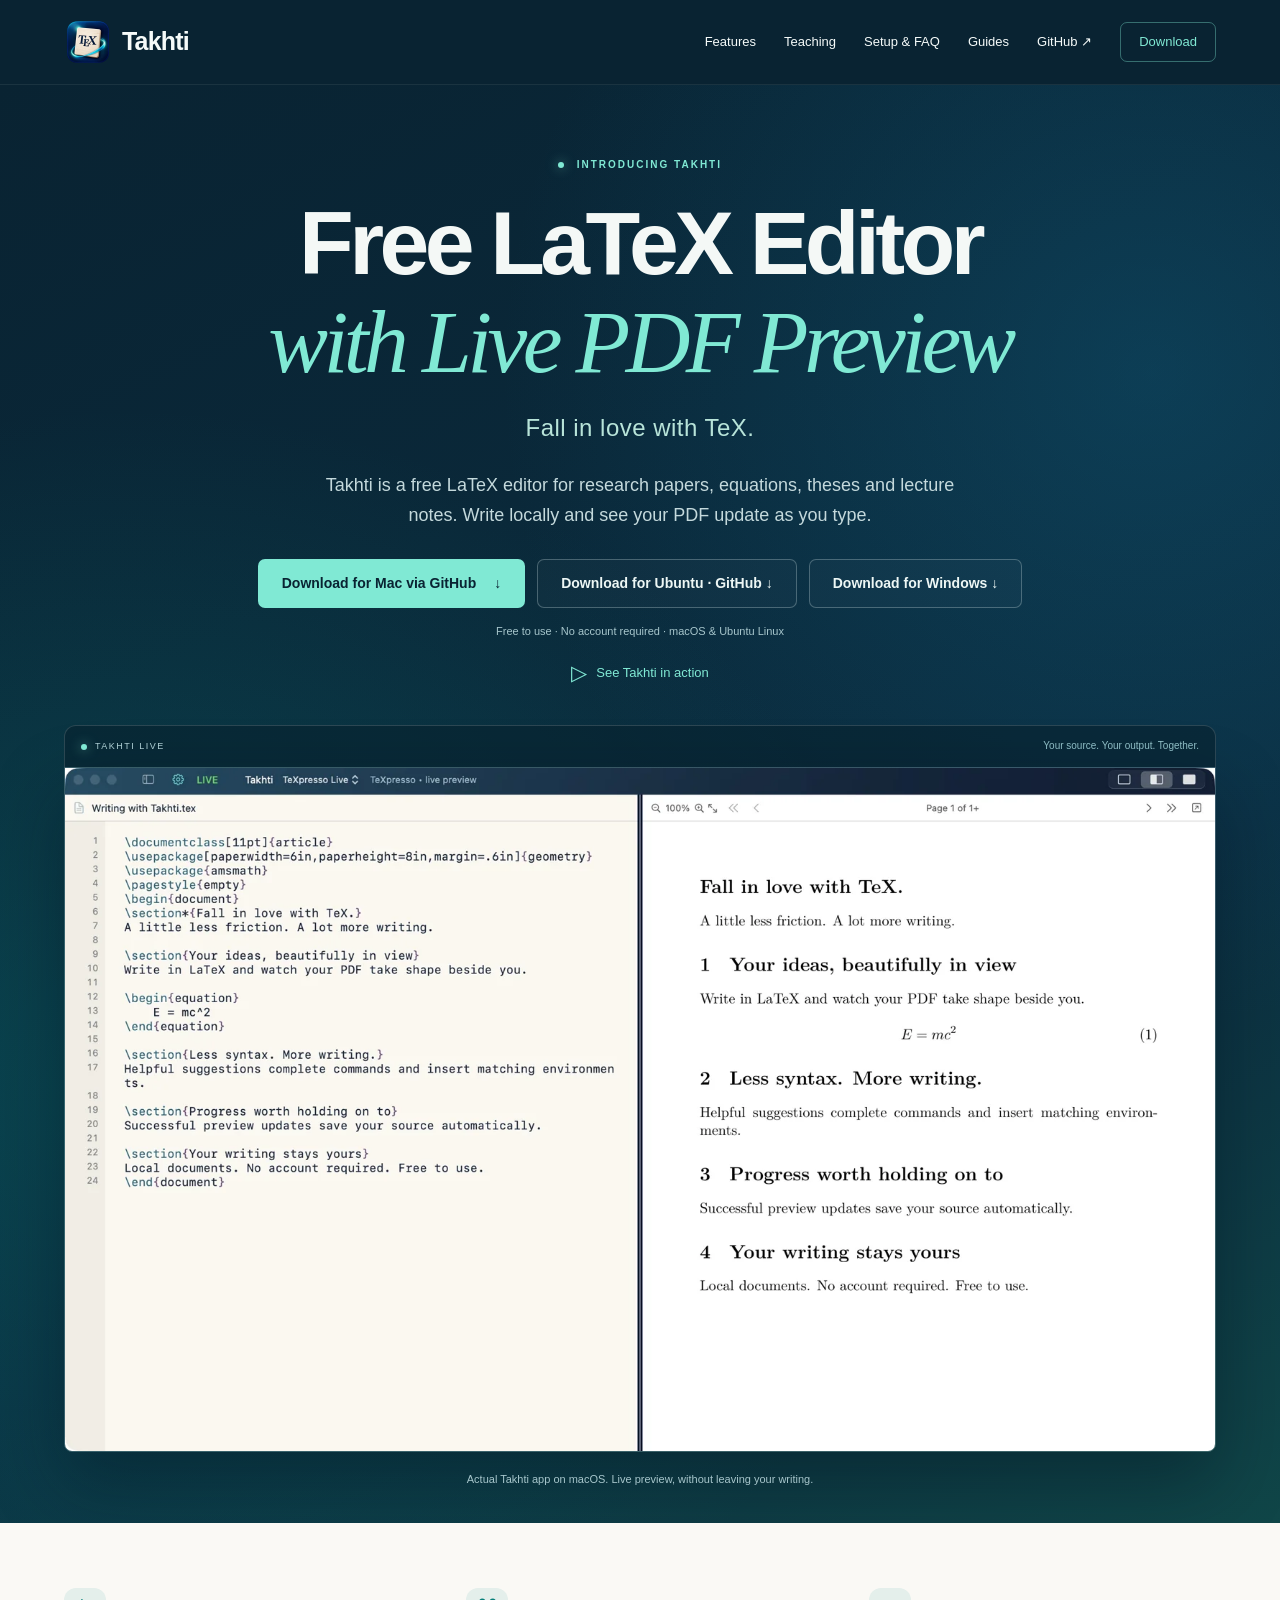
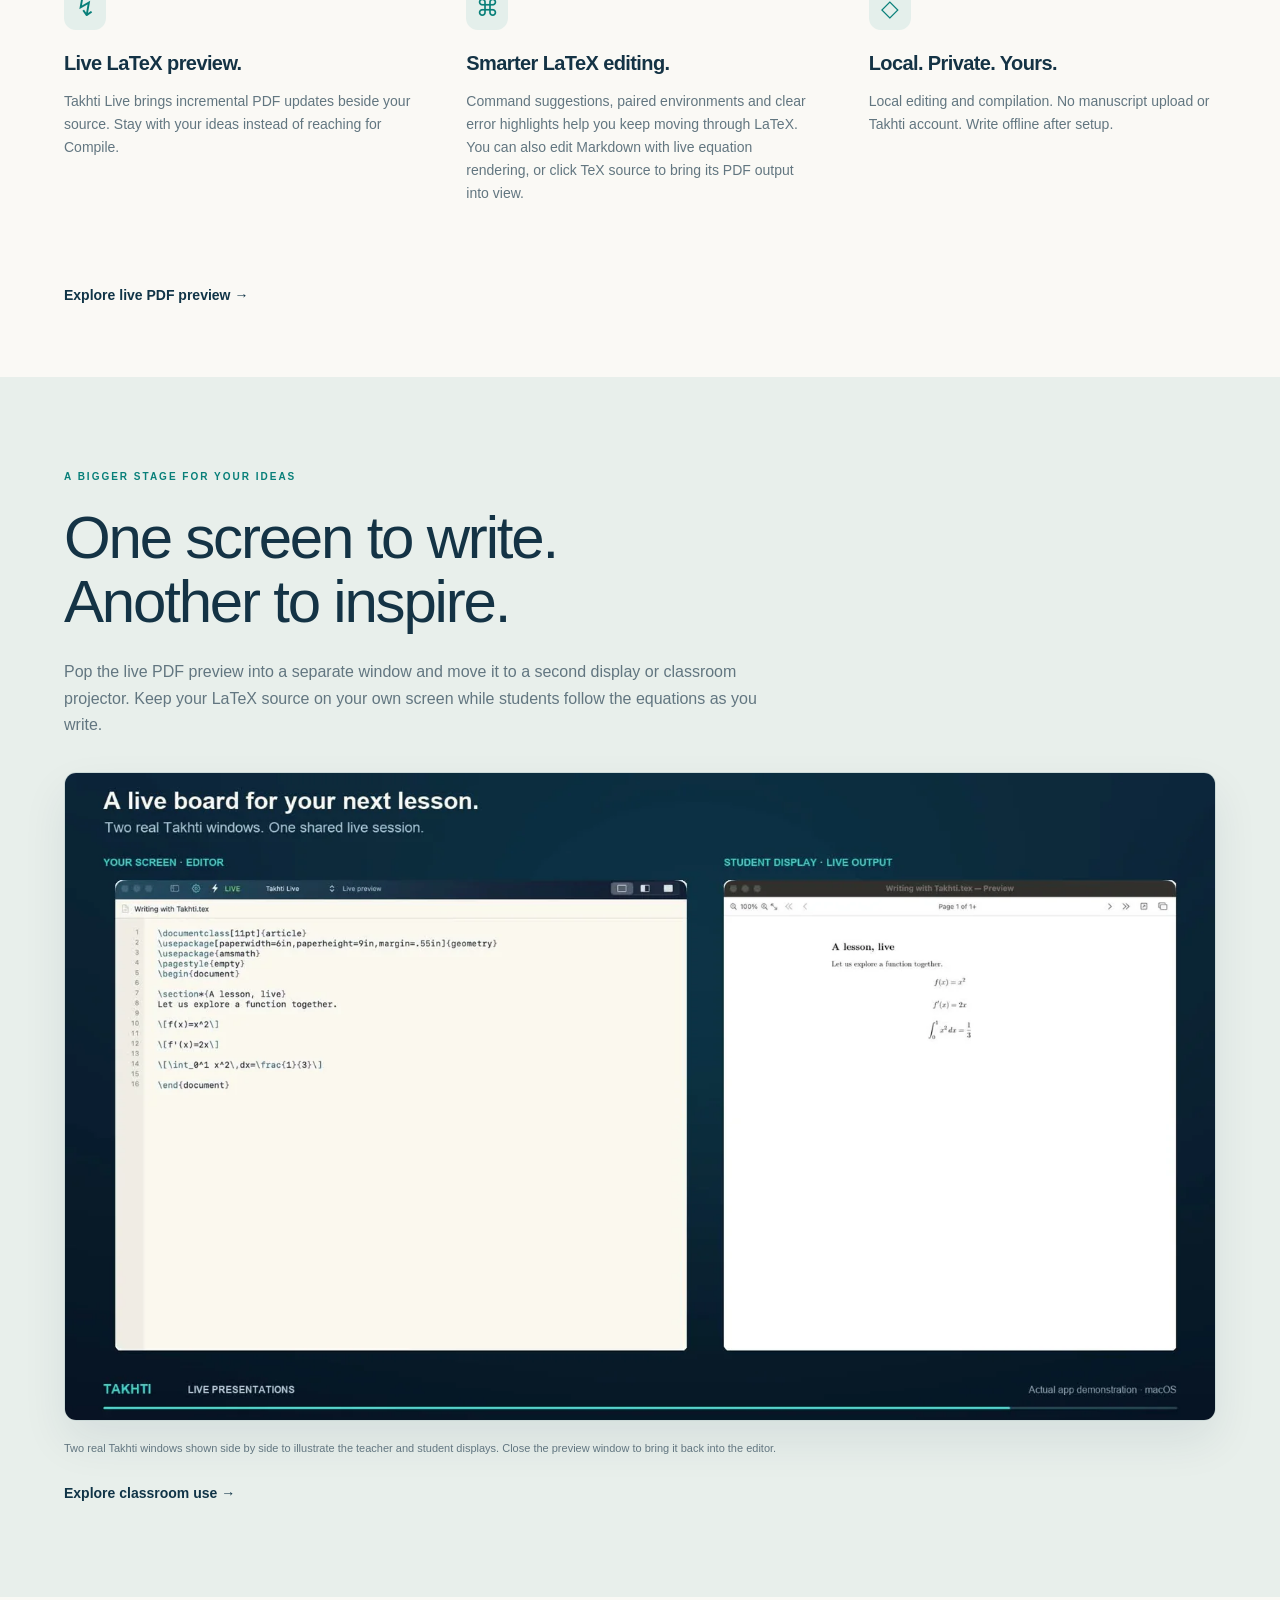
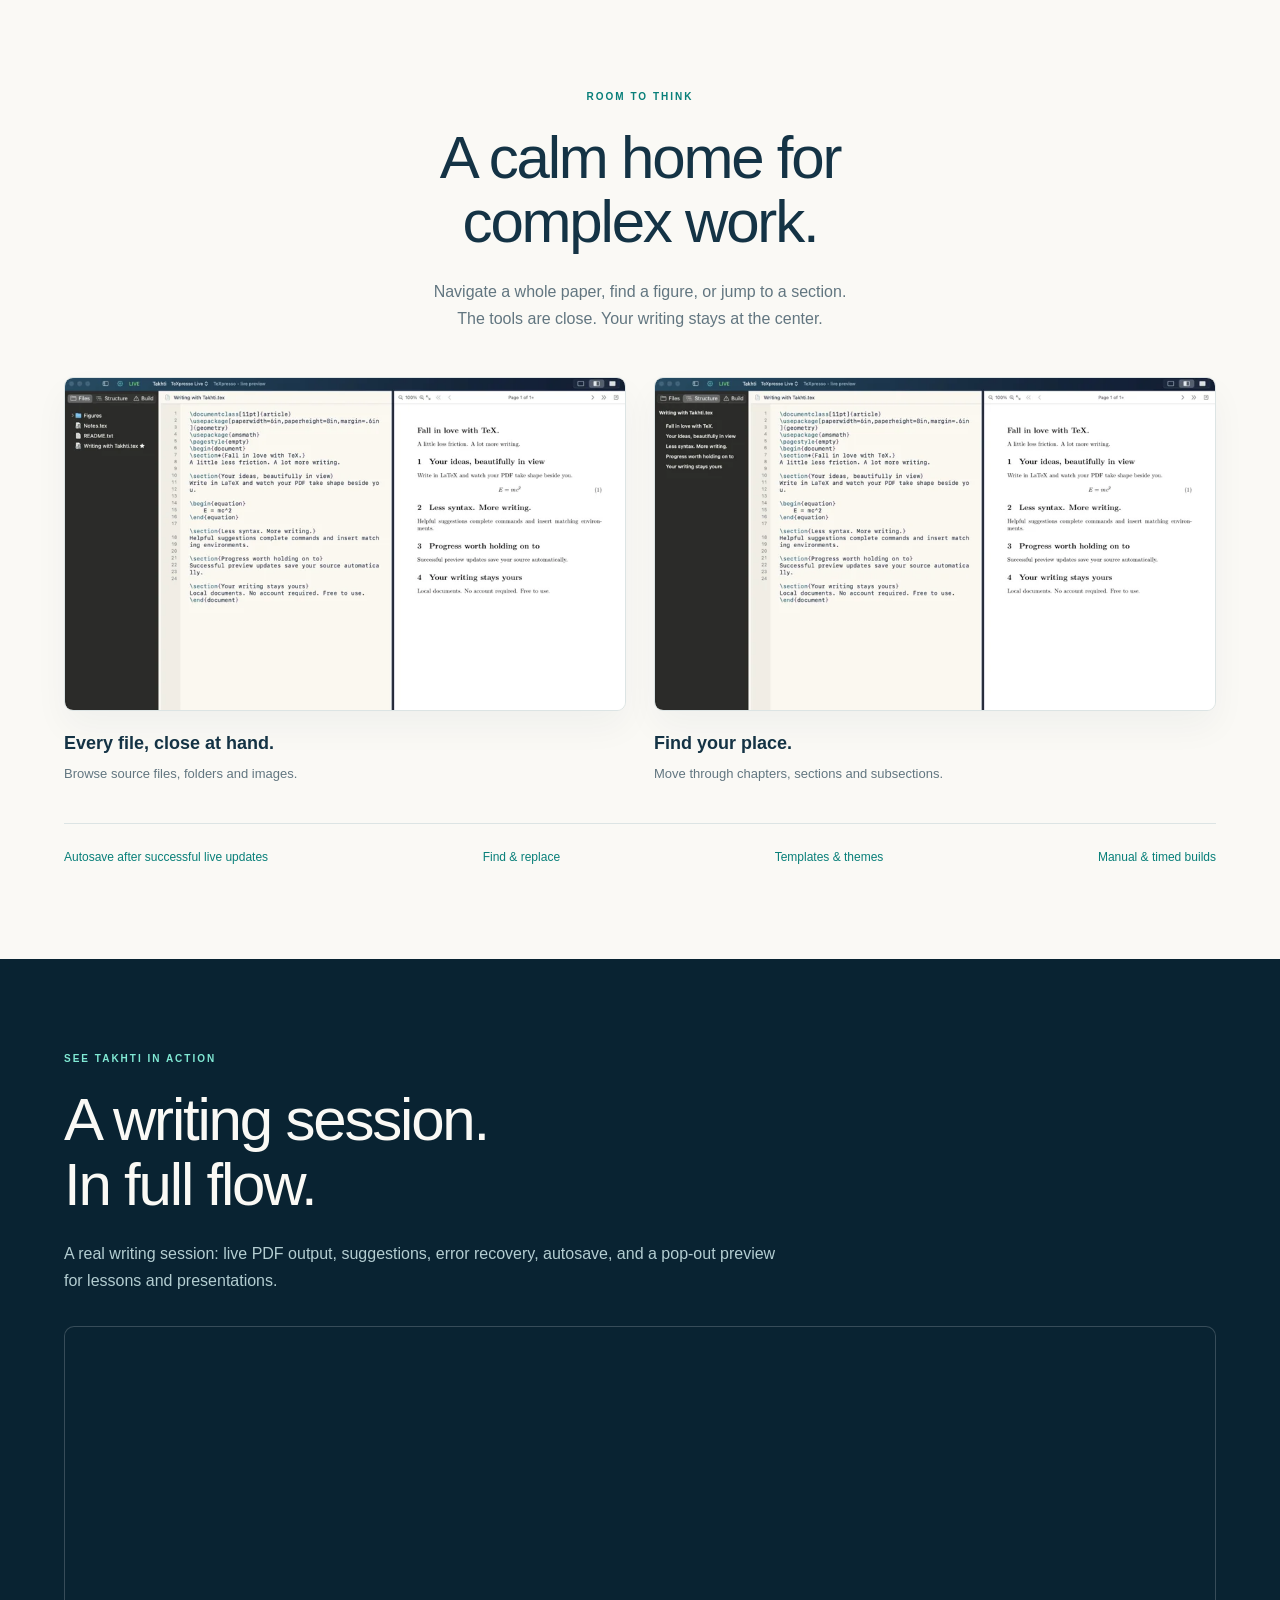
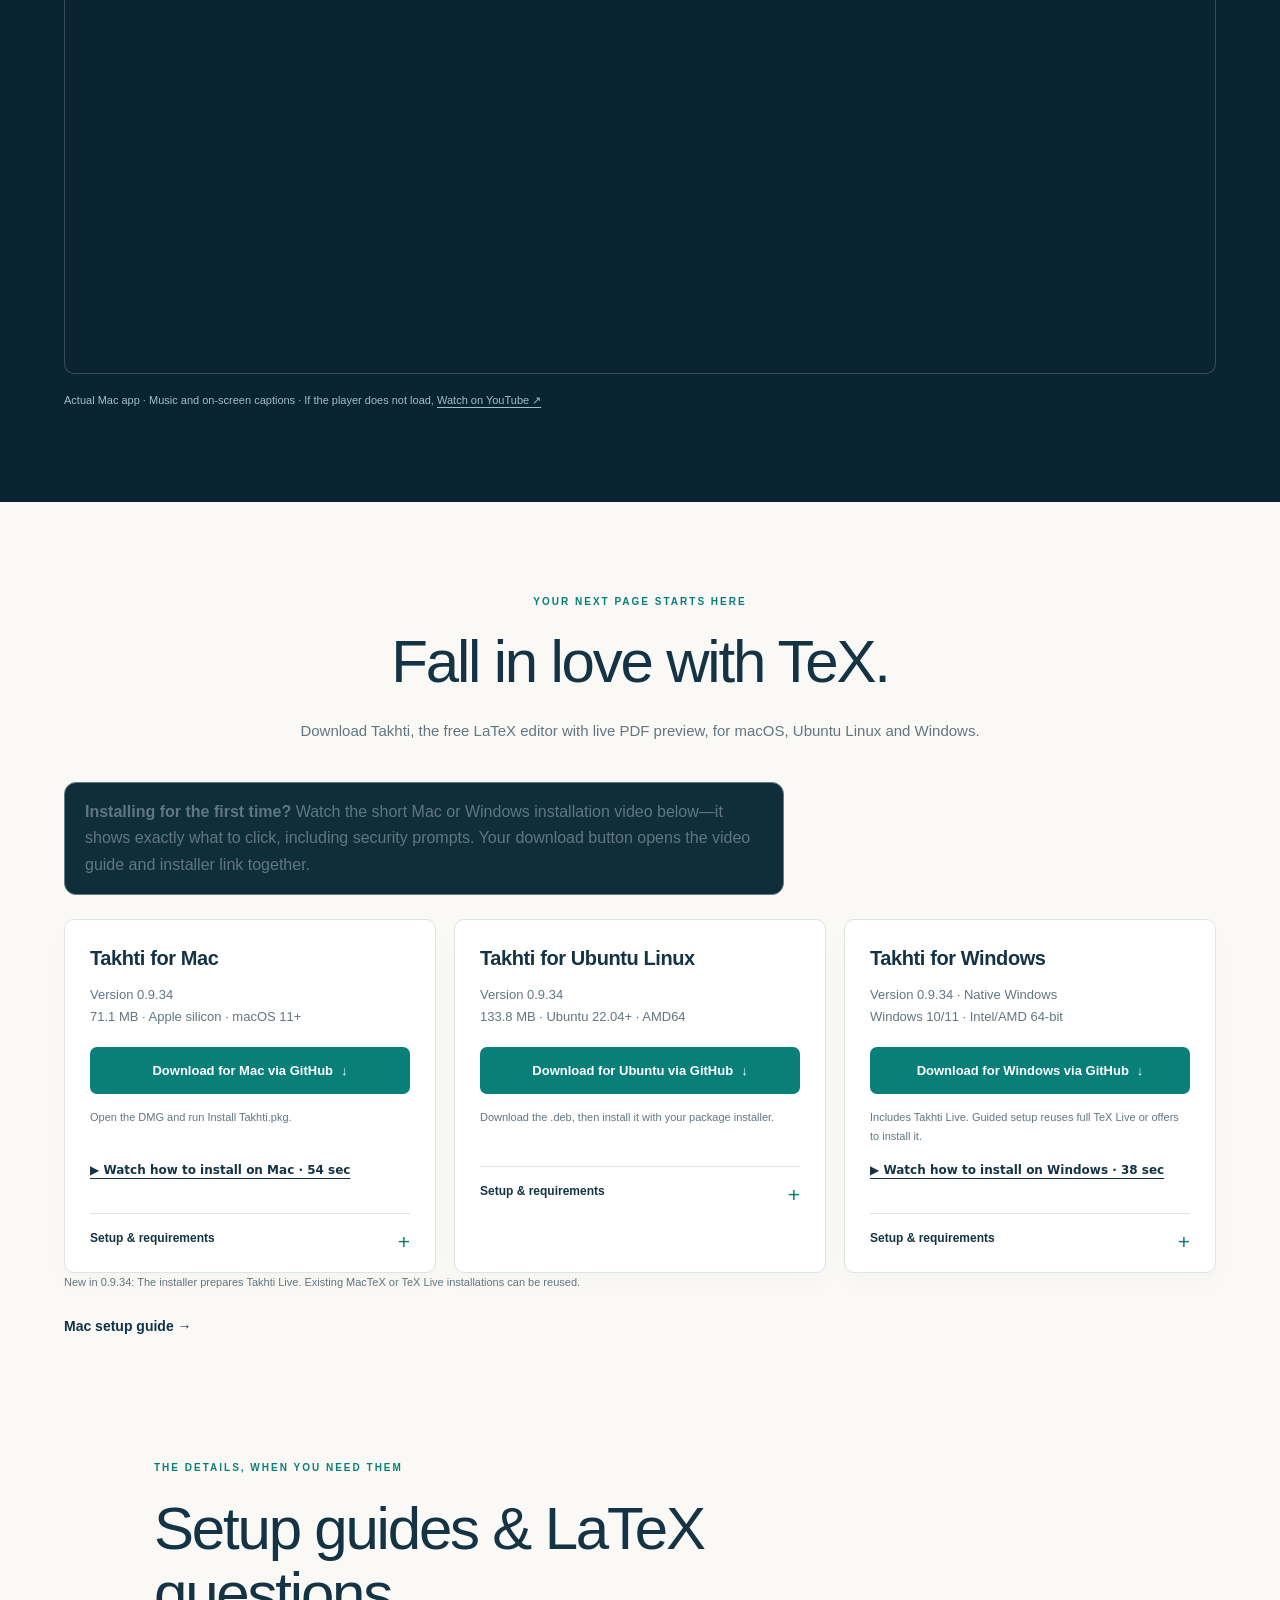
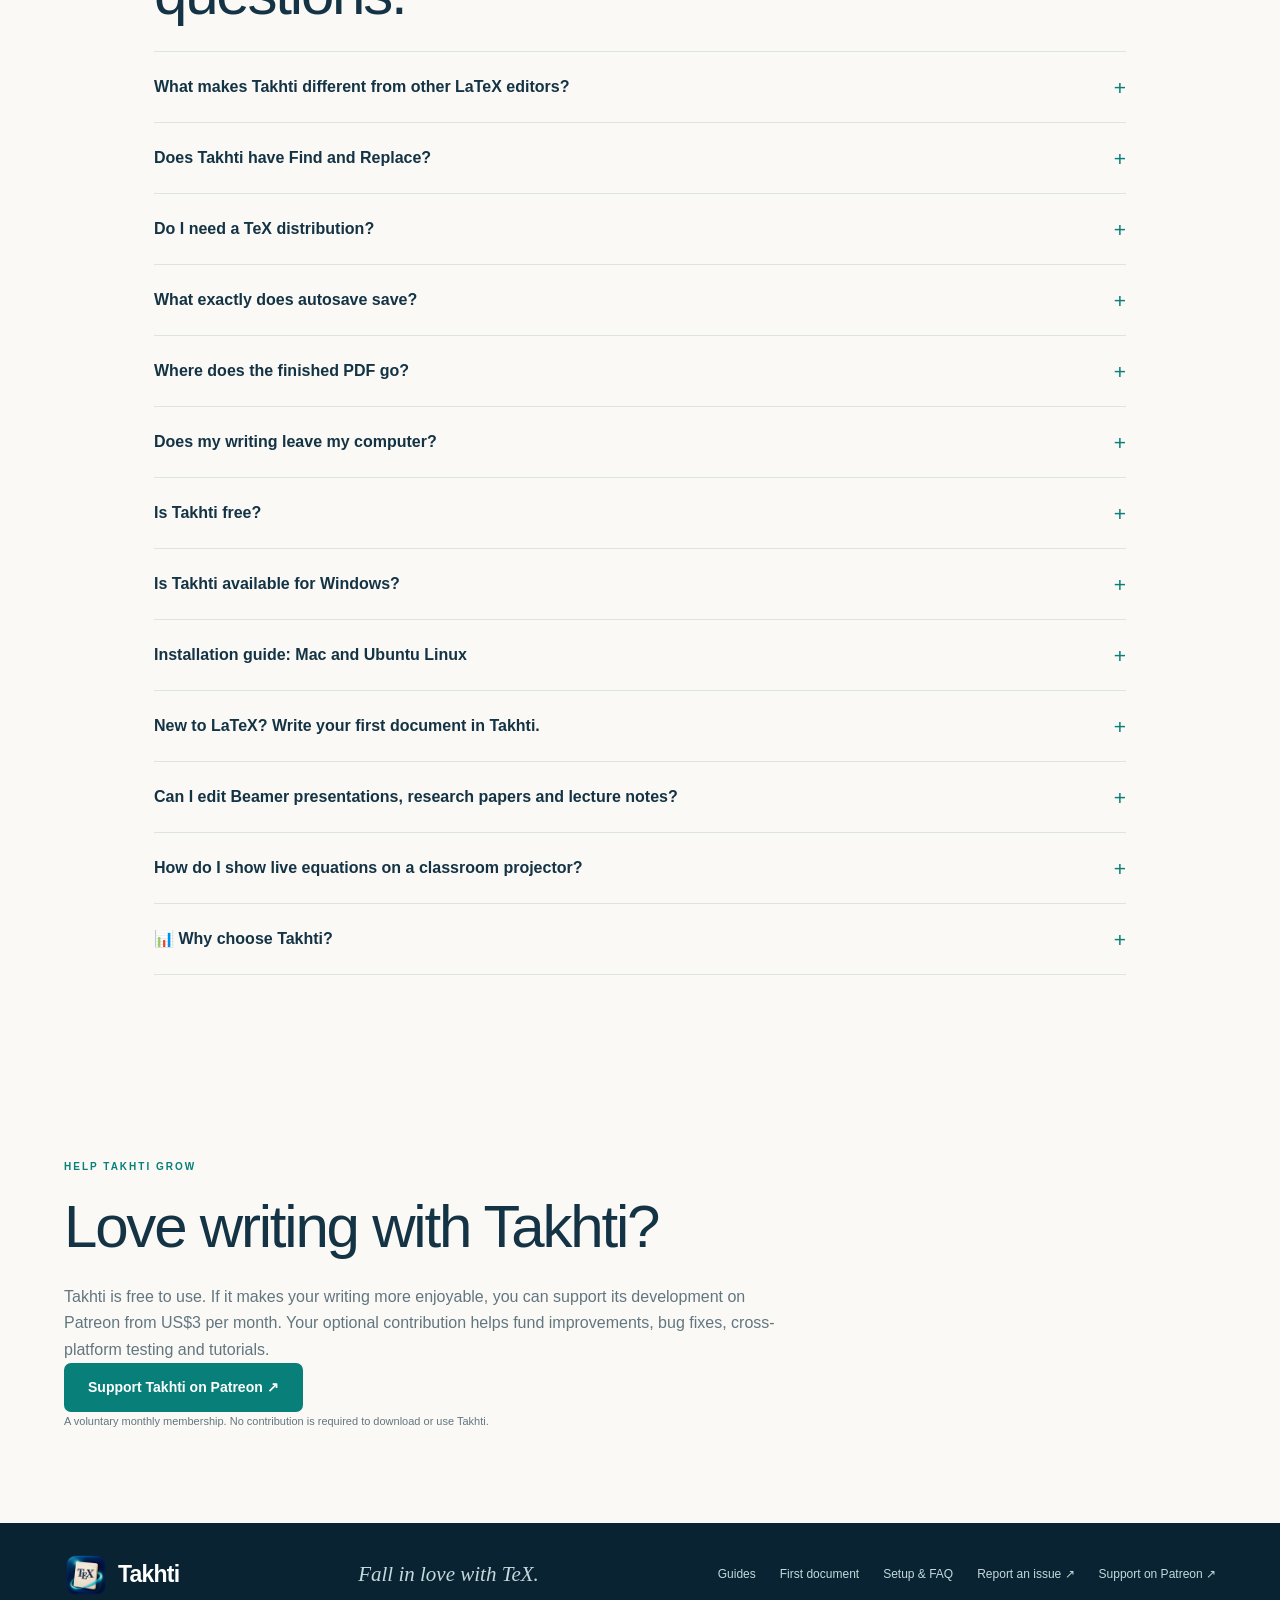
==== commit dc38348d: "Update Takhti downloads to 0.9.34" ====
--- a/docs/index.html
+++ b/docs/index.html
@@ -1,4 +1,4 @@
 <!DOCTYPE html>
 
-<html lang="en"><head><meta charset="utf-8"/><meta content="width=device-width, initial-scale=1" name="viewport"/><meta content="Download Takhti, a free LaTeX editor for Mac, Ubuntu Linux and Windows. Enjoy live PDF preview, local editing, autocomplete and offline writing." name="description"/><meta content="#092332" name="theme-color"/><meta content="Free LaTeX Editor with Live PDF Preview | Takhti" property="og:title"/><meta content="Download Takhti, a free LaTeX editor for Mac, Ubuntu Linux and Windows. Enjoy live PDF preview, local editing, autocomplete and offline writing." property="og:description"/><meta content="website" property="og:type"/><meta content="https://textakhti.github.io/Takhti/" property="og:url"/><meta content="summary_large_image" name="twitter:card"/><meta content="Download Takhti, a free LaTeX editor for Mac, Ubuntu Linux and Windows. Enjoy live PDF preview, local editing, autocomplete and offline writing." name="twitter:description"/><meta content="https://textakhti.github.io/Takhti/live-preview-1600.webp" name="twitter:image"/><meta content="Takhti" property="og:site_name"/><meta content="en_US" property="og:locale"/><meta content="https://textakhti.github.io/Takhti/live-preview-1600.webp" property="og:image"/><meta content="Takhti LaTeX editor with source and live PDF preview" property="og:image:alt"/><meta content="Free LaTeX Editor with Live PDF Preview | Takhti" name="twitter:title"/><title>Free LaTeX Editor with Live PDF Preview | Takhti</title><link href="assets/takhti-icon-192.webp" rel="icon"/><link href="style.css?v=20261116-video-only" rel="stylesheet"/><link href="https://textakhti.github.io/Takhti/" rel="canonical"/><script type="application/ld+json">{"@context": "https://schema.org", "@graph": [{"@type": "WebSite", "@id": "https://textakhti.github.io/Takhti/#website", "url": "https://textakhti.github.io/Takhti/", "name": "Takhti", "description": "Download Takhti, a free LaTeX editor for Mac, Ubuntu Linux and Windows. Enjoy live PDF preview, local editing, autocomplete and offline writing.", "inLanguage": "en"}, {"@type": "WebPage", "@id": "https://textakhti.github.io/Takhti/#webpage", "url": "https://textakhti.github.io/Takhti/", "name": "Free LaTeX Editor with Live PDF Preview | Takhti", "description": "Download Takhti, a free LaTeX editor for Mac, Ubuntu Linux and Windows. Enjoy live PDF preview, local editing, autocomplete and offline writing.", "inLanguage": "en", "isPartOf": {"@id": "https://textakhti.github.io/Takhti/#website"}, "about": {"@id": "https://textakhti.github.io/Takhti/#software"}, "primaryImageOfPage": {"@type": "ImageObject", "url": "https://textakhti.github.io/Takhti/live-preview-1600.webp"}}, {"@type": "SoftwareApplication", "@id": "https://textakhti.github.io/Takhti/#software", "name": "Takhti", "url": "https://textakhti.github.io/Takhti/", "description": "Download Takhti, a free LaTeX editor for Mac, Ubuntu Linux and Windows. Enjoy live PDF preview, local editing, autocomplete and offline writing.", "applicationCategory": "ProductivityApplication", "applicationSubCategory": "LaTeX editor", "operatingSystem": ["macOS 11 or later (Apple silicon)", "Ubuntu 22.04 or later (AMD64)", "Windows 10/11 x64"], "softwareVersion": "0.9.33", "screenshot": "https://textakhti.github.io/Takhti/live-preview-1600.webp", "image": "https://textakhti.github.io/Takhti/live-preview-1600.webp", "offers": {"@type": "Offer", "price": "0", "priceCurrency": "USD", "url": "https://textakhti.github.io/Takhti/#download"}, "downloadUrl": "https://github.com/TeXTakhti/Takhti/releases/latest", "softwareHelp": {"@type": "WebPage", "url": "https://textakhti.github.io/Takhti/#questions"}, "featureList": ["Incremental live PDF preview", "LaTeX command and environment completion", "Local document compilation", "Pop-out preview for teaching", "Autosave after successful live updates", "Project browser and document outline", "Find and replace"]}]}</script></head>
-<body><a class="skip" href="#main">Skip to content</a><header><a class="brand" href="#"><img alt="Takhti wooden writing-board icon" height="48" src="assets/takhti-icon-192.webp" width="48"/>Takhti</a><nav aria-label="Main navigation"><a href="#features">Features</a><a href="#teaching">Teaching</a><a href="#questions">Setup &amp; FAQ</a><a href="guides/">Guides</a><a href="https://github.com/TeXTakhti/Takhti" rel="noopener" target="_blank">GitHub ↗</a><a class="nav-button" href="#download">Download</a></nav></header><main id="main"><section aria-labelledby="hero-title" class="hero"><p class="eyebrow"><span class="live-dot"></span> INTRODUCING TAKHTI</p><h1 id="hero-title">Free LaTeX Editor<br/><em>with Live PDF Preview</em></h1><p class="hero-slogan">Fall in love with TeX.</p><p class="lead">Takhti is a free LaTeX editor for research papers, equations, theses and lecture notes. Write locally and see your PDF update as you type.</p><div class="hero-downloads"><a class="button" href="https://github.com/TeXTakhti/Takhti/releases/download/v0.9.33/Takhti-0.9.33-macOS.dmg">Download for Mac via GitHub <span aria-hidden="true">↓</span></a><a aria-label="Download Takhti LaTeX editor for Ubuntu Linux" class="button button-outline" href="https://github.com/TeXTakhti/Takhti/releases/download/v0.9.33/Takhti-0.9.33-Ubuntu-amd64.deb">Download for Ubuntu · GitHub ↓</a><a class="button button-outline" href="https://github.com/TeXTakhti/Takhti/releases/download/v0.9.33/Takhti-0.9.33-Windows-x64-Setup.exe" aria-label="Download Takhti for Windows">Download for Windows ↓</a></div><p class="hero-note">Free to use · No account required · macOS &amp; Ubuntu Linux</p><a class="watch-link" href="#watch"><span aria-hidden="true">▷</span> See Takhti in action</a><figure class="hero-screen"><div class="window-label"><span class="live-dot"></span> TAKHTI LIVE <span class="window-caption">Your source. Your output. Together.</span></div><img alt="Takhti desktop LaTeX editor in its navy and teal theme on macOS, with source code beside a live PDF preview" decoding="async" fetchpriority="high" height="1640" sizes="(max-width: 600px) calc(100vw - 48px), 1240px" src="assets/live-preview-1600.webp" srcset="assets/live-preview-800.webp 800w, assets/live-preview-1600.webp 1600w, assets/live-preview-2400.webp 2400w" width="2760"/><figcaption>Actual Takhti app on macOS. Live preview, without leaving your writing.</figcaption></figure></section><section aria-label="Why write with Takhti" class="section benefits" id="features"><article><span aria-hidden="true" class="feature-symbol">↯</span><h2>Live LaTeX preview.</h2><p>Takhti Live brings incremental PDF updates beside your source. Stay with your ideas instead of reaching for Compile.</p></article><article><span aria-hidden="true" class="feature-symbol">⌘</span><h2>Smarter LaTeX editing.</h2><p>Command suggestions, paired environments and clear error highlights help you keep moving through LaTeX. You can also edit Markdown with live equation rendering, or click TeX source to bring its PDF output into view.</p></article><article><span aria-hidden="true" class="feature-symbol">◇</span><h2>Local. Private. Yours.</h2><p>Local editing and compilation. No manuscript upload or Takhti account. Write offline after setup.</p></article><p class="related-link"><a href="live-preview/">Explore live PDF preview →</a></p></section><section class="teaching section" id="teaching"><p class="eyebrow">A BIGGER STAGE FOR YOUR IDEAS</p><h2>One screen to write.<br/>Another to inspire.</h2><p>Pop the live PDF preview into a separate window and move it to a second display or classroom projector. Keep your LaTeX source on your own screen while students follow the equations as you write.</p><img alt="Takhti LaTeX editor on a teacher’s screen and a separate live PDF preview with a function, derivative and integral for students" class="error-demo" decoding="async" height="1080" loading="lazy" sizes="(max-width: 600px) calc(100vw - 48px), 1240px" src="assets/teaching-preview-1600.webp" srcset="assets/teaching-preview-800.webp 800w, assets/teaching-preview-1600.webp 1600w, assets/teaching-preview-1920.webp 1920w" width="1920"/><p class="small">Two real Takhti windows shown side by side to illustrate the teacher and student displays. Close the preview window to bring it back into the editor.</p><p class="related-link"><a href="teaching/">Explore classroom use →</a></p></section><section class="section workspace" id="workspace"><div class="section-heading"><p class="eyebrow">ROOM TO THINK</p><h2>A calm home for<br/>complex work.</h2><p>Navigate a whole paper, find a figure, or jump to a section.<br/>The tools are close. Your writing stays at the center.</p></div><div class="workspace-grid"><figure><img alt="Takhti project file browser showing LaTeX source files and a figure beside the PDF preview" decoding="async" height="1640" loading="lazy" sizes="(max-width: 600px) calc(100vw - 48px), 560px" src="assets/project-files-1600.webp" srcset="assets/project-files-800.webp 800w, assets/project-files-1600.webp 1600w, assets/project-files-2400.webp 2400w" width="2760"/><figcaption><strong>Every file, close at hand.</strong> Browse source files, folders and images.</figcaption></figure><figure><img alt="Takhti document outline with sections and subsections for navigating a research paper" decoding="async" height="1640" loading="lazy" sizes="(max-width: 600px) calc(100vw - 48px), 560px" src="assets/document-structure-1600.webp" srcset="assets/document-structure-800.webp 800w, assets/document-structure-1600.webp 1600w, assets/document-structure-2400.webp 2400w" width="2760"/><figcaption><strong>Find your place.</strong> Move through chapters, sections and subsections.</figcaption></figure></div><div class="utility-strip"><span>Autosave after successful live updates</span><span>Find &amp; replace</span><span>Templates &amp; themes</span><span>Manual &amp; timed builds</span></div></section><section aria-labelledby="watch-title" class="section video-showcase" id="watch"><p class="eyebrow">SEE TAKHTI IN ACTION</p><h2 id="watch-title">A writing session.<br/>In full flow.</h2><p>A real writing session: live PDF output, suggestions, error recovery, autosave, and a pop-out preview for lessons and presentations.</p><div class="video-frame"><iframe title="Takhti live LaTeX editor feature tour and pop-out teaching demonstration" src="https://www.youtube-nocookie.com/embed/V9Gahk5-wYc?rel=0&amp;origin=https%3A%2F%2Ftextakhti.github.io" width="1280" height="720" referrerpolicy="strict-origin-when-cross-origin" loading="lazy" allow="accelerometer; autoplay; clipboard-write; encrypted-media; gyroscope; picture-in-picture; web-share" allowfullscreen></iframe></div><p class="small">Actual Mac app · Music and on-screen captions · If the player does not load, <a href="https://www.youtube.com/watch?v=V9Gahk5-wYc" rel="noopener" target="_blank">Watch on YouTube ↗</a></p></section><section class="download-section section" id="download"><div class="download-intro"><p class="eyebrow">YOUR NEXT PAGE STARTS HERE</p><h2>Fall in love with TeX.</h2><p>Download Takhti, the free LaTeX editor with live PDF preview, for macOS, Ubuntu Linux and Windows.</p></div><p class="installation-callout"><strong>Installing for the first time?</strong> Watch the short Mac or Windows installation video below—it shows exactly what to click, including security prompts. Your download button opens the video guide and installer link together.</p><div class="download-grid"><article class="download-card"><h3>Takhti for Mac</h3><p>Version 0.9.33<br/>5.6 MB · Apple silicon · macOS 11+</p><a class="button" href="https://github.com/TeXTakhti/Takhti/releases/download/v0.9.33/Takhti-0.9.33-macOS.dmg" rel="noopener" target="_blank">Download for Mac via GitHub <span aria-hidden="true">↓</span></a><p class="small">Open the DMG and run Install Takhti.pkg.</p><button class="installation-link" type="button" data-install-guide="mac">▶ Watch how to install on Mac · 54 sec</button><details><summary>Setup &amp; requirements</summary><p>Setup downloads the verified prebuilt live runtime (about 65 MB), then reuses an existing full MacTeX installation or downloads MacTeX (about 6.4 GB) if missing. Progress is shown in Takhti; interrupted MacTeX downloads can resume after a restart. macOS Installer asks for administrator approval. Installed packages are reused before fetching uncached compatible inputs. This app is locally signed and has not been Apple-notarized.</p></details></article><article class="download-card"><h3>Takhti for Ubuntu Linux</h3><p>Version 0.9.33<br/>132.7 MB · Ubuntu 22.04+ · AMD64</p><a class="button" href="https://github.com/TeXTakhti/Takhti/releases/download/v0.9.33/Takhti-0.9.33-Ubuntu-amd64.deb" rel="noopener" target="_blank">Download for Ubuntu via GitHub <span aria-hidden="true">↓</span></a><p class="small">Download the .deb, then install it with your package installer.</p><details><summary>Setup &amp; requirements</summary><p>First-run setup prepares Takhti Live and checks for TeX Live. If missing, full TeX Live is downloaded and installed (several GB), with progress and package details shown in setup. Downloaded and partial TeX Live packages are retained so setup can continue after an interruption. Administrator approval and internet access are needed. Full TeX Live setup requires internet access and administrator approval.</p></details></article><article class="download-card"><h3>Takhti for Windows</h3><p>Version 0.9.33 · Native Windows<br/>Windows 10/11 · Intel/AMD 64-bit</p><a class="button" href="https://github.com/TeXTakhti/Takhti/releases/download/v0.9.33/Takhti-0.9.33-Windows-x64-Setup.exe" rel="noopener" target="_blank">Download for Windows via GitHub <span aria-hidden="true">↓</span></a><p class="small">Includes Takhti Live. Guided setup reuses full TeX Live or offers to install it.</p><button class="installation-link" type="button" data-install-guide="windows">▶ Watch how to install on Windows · 38 sec</button><details><summary>Setup &amp; requirements</summary><p>Run the setup .exe and open Takhti from the Start menu. This native Windows build includes the live engine and runtime libraries, and checks for full native TeX Live on your computer. If missing or partial, guided setup offers to download and install the full distribution (several GB). You can choose Later and return from Settings. Existing distributions are preserved. <a href="https://tug.org/texlive/windows.html" target="_blank" rel="noopener">Get TeX Live for Windows</a>, then restart Takhti. TeX Live is downloaded during setup only if needed. The Windows installer is unsigned. The packaged engine has been tested on Windows 10 and Windows 11; this newly packaged installer still needs a fresh installation test.</p></details></article></div><p class="small">New in 0.9.33: Corrected cropped-logo sizing on Mac, Ubuntu and Windows. Mac and Ubuntu also respond faster to isolated live edits.</p><p class="related-link"><a href="mac/">Mac setup guide →</a></p></section><section class="questions section" id="questions"><p class="eyebrow">THE DETAILS, WHEN YOU NEED THEM</p><h2>Setup guides &amp; LaTeX questions.</h2><details><summary>What makes Takhti different from other LaTeX editors?</summary><p>Takhti combines incremental live PDF preview, LaTeX command suggestions, project navigation and a pop-out display in a focused desktop workspace. It is free to use. Takhti is available for Mac, Ubuntu Linux and Windows, with a native Windows version. Try it with your own project to see whether it suits your workflow.</p></details><details><summary>Does Takhti have Find and Replace?</summary><p>Yes. Open Find/Replace from the editor header, or press ⌘F on Mac and Ctrl+F on Ubuntu. You can navigate matches, replace one match or replace all, and undo replacements.</p></details><details><summary>Do I need a TeX distribution?</summary><p>Setup checks for a full TeX installation. On Mac, it first downloads the prebuilt Takhti Live runtime (about 65 MB), then downloads MacTeX (about 6.4 GB) if no full MacTeX installation is present. Ubuntu reuses TeX Live or installs the full distribution when missing. Progress and download details are displayed during setup. Standard builds try pdfLaTeX, then XeLaTeX, then LuaLaTeX. Private or nonstandard packages may still need to be supplied with your project.</p></details><details id="autosave-details"><summary>What exactly does autosave save?</summary><p>Save an untitled document once to choose its location. In Takhti Live mode, a successful live-preview update saves that source revision; only the pages needed for the preview may have been checked. Later pages can still contain errors. Timed and manual builds autosave on a successful full build. Use ⌘S on Mac or Ctrl+S on Ubuntu whenever you want to save the current text explicitly.</p></details><details><summary>Where does the finished PDF go?</summary><p>A full build saves the PDF alongside the project’s root .tex file. When closing builds are enabled and a document has a successful live-preview update and no current live-build failure, Takhti attempts a full build using the last successful source checkpoint. Settings lets you turn the closing build off and choose its compiler. If that build fails, the existing PDF is preserved and a brief dialog lets you close anyway or cancel.</p></details><details><summary>Does my writing leave my computer?</summary><p>Takhti’s editing and compilation run locally. It does not upload your documents for typesetting and does not require a Takhti account. Dependency setup, missing-package downloads and release checks contact external services. Update checks run automatically only after more than three days since the last successful check, and whenever About opens. Optional diagnostic reports include basic system and app details only. Takhti asks before sharing and shows the report for review; continuing opens a public GitHub issue form. Documents and raw logs are excluded. This website and GitHub downloads are separate services with their own privacy policies.</p></details><details><summary>Is Takhti free?</summary><p>Yes. Takhti is free to use, with no subscription required.</p></details><details><summary>Is Takhti available for Windows?</summary><p>Yes. The native Windows version includes Takhti Live and runs on Windows 10/11 x64. First-run setup detects full TeX Live and offers to install it if needed. <a href="#download">Download Takhti for Windows</a>.</p></details><details><summary>Installation guide: Mac and Ubuntu Linux</summary><div class="answer"><h3>macOS</h3><p>Open the DMG and run Install Takhti.pkg. First-run setup checks for Takhti Live and a full TeX distribution, then offers to install missing components. Requires Apple silicon and macOS 11 or later.</p><h3>Ubuntu Linux</h3><p>Install the AMD64 DEB with your package manager, or run <code>sudo apt install ./Takhti-0.9.33-Ubuntu-amd64.deb</code>. Requires Ubuntu 22.04 or later on Intel/AMD 64-bit.</p><p>Version 0.9.33 for Mac and Ubuntu; native Windows version 0.9.33. The Mac app is not Apple-notarized. Ubuntu requires broader testing.</p></div></details><details id="beginner-guide"><summary>New to LaTeX? Write your first document in Takhti.</summary><div class="answer"><p>Install Takhti and complete the guided setup. Start with an article template, save your document as a <code>.tex</code> file, then select Takhti Live in the build-mode menu. Edit the text between <code>\begin{document}</code> and <code>\end{document}</code> to see the preview update.</p><p>For a heading, type <code>\section{}</code> and write its title inside the braces. For a displayed equation, insert an equation environment and enter <code>E=mc^2</code> between its matching begin and end commands. Suggestions help complete LaTeX commands and environments.</p><p>Use Find and Replace with Cmd+F on Mac or Ctrl+F on Ubuntu. If a line has an error, check its highlight and the Build sidebar. A successful live update checks the previewed content; use a full build before sharing the final PDF.</p><p><a href="#watch">Watch the real editing demonstration</a> or <a href="#download">download Takhti for your computer</a>.</p></div></details><details id="beamer-guide"><summary>Can I edit Beamer presentations, research papers and lecture notes?</summary><p>Yes. Open the project’s main LaTeX source file with its supporting files and figures in place. Use the project browser to find files and the document outline to navigate sections. Templates provide starting points for common document types, including presentations. Compatibility depends on the packages and features used by your project.</p></details><details id="teaching-guide"><summary>How do I show live equations on a classroom projector?</summary><p>Open the preview in a separate window using the pop-out button in the preview header. Move that window onto your second display or projector. Keep the editor on your own screen and type inside a complete LaTeX equation environment so students can follow the output as it changes. <a href="#teaching">See the teaching preview example</a>.</p></details><details class="comparison" id="compare"><summary>📊 Why choose Takhti? </summary><div aria-label="LaTeX editor comparison" class="table-scroll" role="region" tabindex="0"><table><caption>How Takhti Compares to the Competition</caption><thead><tr><th scope="col">Feature</th><th scope="col">Takhti</th><th scope="col">Overleaf</th><th scope="col">TeXstudio</th><th scope="col">VS Code + Extensions</th></tr></thead><tbody><tr><th scope="row">Interface Design</th><td>💎 Modern &amp; Minimal</td><td>💻 Cloud-heavy</td><td>🏛️ Outdated / Cluttered</td><td>🛠️ Complex Setup</td></tr><tr><th scope="row">Offline Reliability</th><td>✅ 100% Native</td><td>❌ Requires Internet</td><td>✅ Native</td><td>✅ Native</td></tr><tr><th scope="row">Preview speed</th><td>⚡ Instant</td><td>⌛ Dependent on browser</td><td>⌛ Moderate</td><td>⌛ Heavy Load</td></tr><tr><th scope="row">Learning Curve</th><td>🌱 Easy</td><td>🌱 Easy</td><td>🪵 Steep</td><td>🪵 Complex for beginners</td></tr></tbody></table></div></details></section><section class="section" id="support"><p class="eyebrow">HELP TAKHTI GROW</p><h2>Love writing with Takhti?</h2><p>Takhti is free to use. If it makes your writing more enjoyable, you can support its development on Patreon from US$3 per month. Your optional contribution helps fund improvements, bug fixes, cross-platform testing and tutorials.</p><p><a class="button" href="https://www.patreon.com/TakhtiEditor" target="_blank" rel="noopener">Support Takhti on Patreon ↗</a></p><p class="small">A voluntary monthly membership. No contribution is required to download or use Takhti.</p></section></main><footer><a class="brand" href="#"><img alt="" height="44" src="assets/takhti-icon-192.webp" width="44"/>Takhti</a><p>Fall in love with TeX.</p><div><a href="guides/">Guides</a><a href="#beginner-guide">First document</a><a href="#questions">Setup &amp; FAQ</a><a href="https://github.com/TeXTakhti/Takhti/issues">Report an issue ↗</a><a href="https://www.patreon.com/TakhtiEditor" target="_blank" rel="noopener">Support on Patreon ↗</a></div></footer><dialog class="installation-guide" id="installation-guide" aria-labelledby="installation-title" aria-describedby="installation-duration"><div class="installation-heading"><div><h2 id="installation-title">Install Takhti</h2><p id="installation-duration"></p></div><button type="button" id="installation-close" aria-label="Close installation walkthrough">×</button></div><div class="installation-media"><video id="installation-video" controls playsinline muted preload="none" aria-label="Recorded installation walkthrough"></video></div><ol id="installation-steps"></ol><p id="installation-note" class="installation-note"></p><div class="installation-actions"><a class="button" id="installation-download" href="#download" target="_blank" rel="noopener">Download installer via GitHub ↓</a></div></dialog><script src="download-guide.js?v=20261117-setup" defer></script></body></html>
+<html lang="en"><head><meta charset="utf-8"/><meta content="width=device-width, initial-scale=1" name="viewport"/><meta content="Download Takhti, a free LaTeX editor for Mac, Ubuntu Linux and Windows. Enjoy live PDF preview, local editing, autocomplete and offline writing." name="description"/><meta content="#092332" name="theme-color"/><meta content="Free LaTeX Editor with Live PDF Preview | Takhti" property="og:title"/><meta content="Download Takhti, a free LaTeX editor for Mac, Ubuntu Linux and Windows. Enjoy live PDF preview, local editing, autocomplete and offline writing." property="og:description"/><meta content="website" property="og:type"/><meta content="https://textakhti.github.io/Takhti/" property="og:url"/><meta content="summary_large_image" name="twitter:card"/><meta content="Download Takhti, a free LaTeX editor for Mac, Ubuntu Linux and Windows. Enjoy live PDF preview, local editing, autocomplete and offline writing." name="twitter:description"/><meta content="https://textakhti.github.io/Takhti/live-preview-1600.webp" name="twitter:image"/><meta content="Takhti" property="og:site_name"/><meta content="en_US" property="og:locale"/><meta content="https://textakhti.github.io/Takhti/live-preview-1600.webp" property="og:image"/><meta content="Takhti LaTeX editor with source and live PDF preview" property="og:image:alt"/><meta content="Free LaTeX Editor with Live PDF Preview | Takhti" name="twitter:title"/><title>Free LaTeX Editor with Live PDF Preview | Takhti</title><link href="assets/takhti-icon-192.webp" rel="icon"/><link href="style.css?v=20261116-video-only" rel="stylesheet"/><link href="https://textakhti.github.io/Takhti/" rel="canonical"/><script type="application/ld+json">{"@context": "https://schema.org", "@graph": [{"@type": "WebSite", "@id": "https://textakhti.github.io/Takhti/#website", "url": "https://textakhti.github.io/Takhti/", "name": "Takhti", "description": "Download Takhti, a free LaTeX editor for Mac, Ubuntu Linux and Windows. Enjoy live PDF preview, local editing, autocomplete and offline writing.", "inLanguage": "en"}, {"@type": "WebPage", "@id": "https://textakhti.github.io/Takhti/#webpage", "url": "https://textakhti.github.io/Takhti/", "name": "Free LaTeX Editor with Live PDF Preview | Takhti", "description": "Download Takhti, a free LaTeX editor for Mac, Ubuntu Linux and Windows. Enjoy live PDF preview, local editing, autocomplete and offline writing.", "inLanguage": "en", "isPartOf": {"@id": "https://textakhti.github.io/Takhti/#website"}, "about": {"@id": "https://textakhti.github.io/Takhti/#software"}, "primaryImageOfPage": {"@type": "ImageObject", "url": "https://textakhti.github.io/Takhti/live-preview-1600.webp"}}, {"@type": "SoftwareApplication", "@id": "https://textakhti.github.io/Takhti/#software", "name": "Takhti", "url": "https://textakhti.github.io/Takhti/", "description": "Download Takhti, a free LaTeX editor for Mac, Ubuntu Linux and Windows. Enjoy live PDF preview, local editing, autocomplete and offline writing.", "applicationCategory": "ProductivityApplication", "applicationSubCategory": "LaTeX editor", "operatingSystem": ["macOS 11 or later (Apple silicon)", "Ubuntu 22.04 or later (AMD64)", "Windows 10/11 x64"], "softwareVersion": "0.9.34", "screenshot": "https://textakhti.github.io/Takhti/live-preview-1600.webp", "image": "https://textakhti.github.io/Takhti/live-preview-1600.webp", "offers": {"@type": "Offer", "price": "0", "priceCurrency": "USD", "url": "https://textakhti.github.io/Takhti/#download"}, "downloadUrl": "https://github.com/TeXTakhti/Takhti/releases/latest", "softwareHelp": {"@type": "WebPage", "url": "https://textakhti.github.io/Takhti/#questions"}, "featureList": ["Incremental live PDF preview", "LaTeX command and environment completion", "Local document compilation", "Pop-out preview for teaching", "Autosave after successful live updates", "Project browser and document outline", "Find and replace"]}]}</script></head>
+<body><a class="skip" href="#main">Skip to content</a><header><a class="brand" href="#"><img alt="Takhti wooden writing-board icon" height="48" src="assets/takhti-icon-192.webp" width="48"/>Takhti</a><nav aria-label="Main navigation"><a href="#features">Features</a><a href="#teaching">Teaching</a><a href="#questions">Setup &amp; FAQ</a><a href="guides/">Guides</a><a href="https://github.com/TeXTakhti/Takhti" rel="noopener" target="_blank">GitHub ↗</a><a class="nav-button" href="#download">Download</a></nav></header><main id="main"><section aria-labelledby="hero-title" class="hero"><p class="eyebrow"><span class="live-dot"></span> INTRODUCING TAKHTI</p><h1 id="hero-title">Free LaTeX Editor<br/><em>with Live PDF Preview</em></h1><p class="hero-slogan">Fall in love with TeX.</p><p class="lead">Takhti is a free LaTeX editor for research papers, equations, theses and lecture notes. Write locally and see your PDF update as you type.</p><div class="hero-downloads"><a class="button" href="https://github.com/TeXTakhti/Takhti/releases/download/v0.9.34/Takhti-0.9.34-macOS.dmg">Download for Mac via GitHub <span aria-hidden="true">↓</span></a><a aria-label="Download Takhti LaTeX editor for Ubuntu Linux" class="button button-outline" href="https://github.com/TeXTakhti/Takhti/releases/download/v0.9.34/Takhti-0.9.34-Ubuntu-amd64.deb">Download for Ubuntu · GitHub ↓</a><a class="button button-outline" href="https://github.com/TeXTakhti/Takhti/releases/download/v0.9.34/Takhti-0.9.34-Windows-x64-Setup.exe" aria-label="Download Takhti for Windows">Download for Windows ↓</a></div><p class="hero-note">Free to use · No account required · macOS &amp; Ubuntu Linux</p><a class="watch-link" href="#watch"><span aria-hidden="true">▷</span> See Takhti in action</a><figure class="hero-screen"><div class="window-label"><span class="live-dot"></span> TAKHTI LIVE <span class="window-caption">Your source. Your output. Together.</span></div><img alt="Takhti desktop LaTeX editor in its navy and teal theme on macOS, with source code beside a live PDF preview" decoding="async" fetchpriority="high" height="1640" sizes="(max-width: 600px) calc(100vw - 48px), 1240px" src="assets/live-preview-1600.webp" srcset="assets/live-preview-800.webp 800w, assets/live-preview-1600.webp 1600w, assets/live-preview-2400.webp 2400w" width="2760"/><figcaption>Actual Takhti app on macOS. Live preview, without leaving your writing.</figcaption></figure></section><section aria-label="Why write with Takhti" class="section benefits" id="features"><article><span aria-hidden="true" class="feature-symbol">↯</span><h2>Live LaTeX preview.</h2><p>Takhti Live brings incremental PDF updates beside your source. Stay with your ideas instead of reaching for Compile.</p></article><article><span aria-hidden="true" class="feature-symbol">⌘</span><h2>Smarter LaTeX editing.</h2><p>Command suggestions, paired environments and clear error highlights help you keep moving through LaTeX. You can also edit Markdown with live equation rendering, or click TeX source to bring its PDF output into view.</p></article><article><span aria-hidden="true" class="feature-symbol">◇</span><h2>Local. Private. Yours.</h2><p>Local editing and compilation. No manuscript upload or Takhti account. Write offline after setup.</p></article><p class="related-link"><a href="live-preview/">Explore live PDF preview →</a></p></section><section class="teaching section" id="teaching"><p class="eyebrow">A BIGGER STAGE FOR YOUR IDEAS</p><h2>One screen to write.<br/>Another to inspire.</h2><p>Pop the live PDF preview into a separate window and move it to a second display or classroom projector. Keep your LaTeX source on your own screen while students follow the equations as you write.</p><img alt="Takhti LaTeX editor on a teacher’s screen and a separate live PDF preview with a function, derivative and integral for students" class="error-demo" decoding="async" height="1080" loading="lazy" sizes="(max-width: 600px) calc(100vw - 48px), 1240px" src="assets/teaching-preview-1600.webp" srcset="assets/teaching-preview-800.webp 800w, assets/teaching-preview-1600.webp 1600w, assets/teaching-preview-1920.webp 1920w" width="1920"/><p class="small">Two real Takhti windows shown side by side to illustrate the teacher and student displays. Close the preview window to bring it back into the editor.</p><p class="related-link"><a href="teaching/">Explore classroom use →</a></p></section><section class="section workspace" id="workspace"><div class="section-heading"><p class="eyebrow">ROOM TO THINK</p><h2>A calm home for<br/>complex work.</h2><p>Navigate a whole paper, find a figure, or jump to a section.<br/>The tools are close. Your writing stays at the center.</p></div><div class="workspace-grid"><figure><img alt="Takhti project file browser showing LaTeX source files and a figure beside the PDF preview" decoding="async" height="1640" loading="lazy" sizes="(max-width: 600px) calc(100vw - 48px), 560px" src="assets/project-files-1600.webp" srcset="assets/project-files-800.webp 800w, assets/project-files-1600.webp 1600w, assets/project-files-2400.webp 2400w" width="2760"/><figcaption><strong>Every file, close at hand.</strong> Browse source files, folders and images.</figcaption></figure><figure><img alt="Takhti document outline with sections and subsections for navigating a research paper" decoding="async" height="1640" loading="lazy" sizes="(max-width: 600px) calc(100vw - 48px), 560px" src="assets/document-structure-1600.webp" srcset="assets/document-structure-800.webp 800w, assets/document-structure-1600.webp 1600w, assets/document-structure-2400.webp 2400w" width="2760"/><figcaption><strong>Find your place.</strong> Move through chapters, sections and subsections.</figcaption></figure></div><div class="utility-strip"><span>Autosave after successful live updates</span><span>Find &amp; replace</span><span>Templates &amp; themes</span><span>Manual &amp; timed builds</span></div></section><section aria-labelledby="watch-title" class="section video-showcase" id="watch"><p class="eyebrow">SEE TAKHTI IN ACTION</p><h2 id="watch-title">A writing session.<br/>In full flow.</h2><p>A real writing session: live PDF output, suggestions, error recovery, autosave, and a pop-out preview for lessons and presentations.</p><div class="video-frame"><iframe title="Takhti live LaTeX editor feature tour and pop-out teaching demonstration" src="https://www.youtube-nocookie.com/embed/V9Gahk5-wYc?rel=0&amp;origin=https%3A%2F%2Ftextakhti.github.io" width="1280" height="720" referrerpolicy="strict-origin-when-cross-origin" loading="lazy" allow="accelerometer; autoplay; clipboard-write; encrypted-media; gyroscope; picture-in-picture; web-share" allowfullscreen></iframe></div><p class="small">Actual Mac app · Music and on-screen captions · If the player does not load, <a href="https://www.youtube.com/watch?v=V9Gahk5-wYc" rel="noopener" target="_blank">Watch on YouTube ↗</a></p></section><section class="download-section section" id="download"><div class="download-intro"><p class="eyebrow">YOUR NEXT PAGE STARTS HERE</p><h2>Fall in love with TeX.</h2><p>Download Takhti, the free LaTeX editor with live PDF preview, for macOS, Ubuntu Linux and Windows.</p></div><p class="installation-callout"><strong>Installing for the first time?</strong> Watch the short Mac or Windows installation video below—it shows exactly what to click, including security prompts. Your download button opens the video guide and installer link together.</p><div class="download-grid"><article class="download-card"><h3>Takhti for Mac</h3><p>Version 0.9.34<br/>71.1 MB · Apple silicon · macOS 11+</p><a class="button" href="https://github.com/TeXTakhti/Takhti/releases/download/v0.9.34/Takhti-0.9.34-macOS.dmg" rel="noopener" target="_blank">Download for Mac via GitHub <span aria-hidden="true">↓</span></a><p class="small">Open the DMG and run Install Takhti.pkg.</p><button class="installation-link" type="button" data-install-guide="mac">▶ Watch how to install on Mac · 54 sec</button><details><summary>Setup &amp; requirements</summary><p>Setup downloads the verified prebuilt live runtime (about 65 MB), then reuses an existing full MacTeX installation or downloads MacTeX (about 6.4 GB) if missing. Progress is shown in Takhti; interrupted MacTeX downloads can resume after a restart. macOS Installer asks for administrator approval. Installed packages are reused before fetching uncached compatible inputs. This app is locally signed and has not been Apple-notarized.</p></details></article><article class="download-card"><h3>Takhti for Ubuntu Linux</h3><p>Version 0.9.34<br/>133.8 MB · Ubuntu 22.04+ · AMD64</p><a class="button" href="https://github.com/TeXTakhti/Takhti/releases/download/v0.9.34/Takhti-0.9.34-Ubuntu-amd64.deb" rel="noopener" target="_blank">Download for Ubuntu via GitHub <span aria-hidden="true">↓</span></a><p class="small">Download the .deb, then install it with your package installer.</p><details><summary>Setup &amp; requirements</summary><p>First-run setup prepares Takhti Live and checks for TeX Live. If missing, full TeX Live is downloaded and installed (several GB), with progress and package details shown in setup. Downloaded and partial TeX Live packages are retained so setup can continue after an interruption. Administrator approval and internet access are needed. Full TeX Live setup requires internet access and administrator approval.</p></details></article><article class="download-card"><h3>Takhti for Windows</h3><p>Version 0.9.34 · Native Windows<br/>Windows 10/11 · Intel/AMD 64-bit</p><a class="button" href="https://github.com/TeXTakhti/Takhti/releases/download/v0.9.34/Takhti-0.9.34-Windows-x64-Setup.exe" rel="noopener" target="_blank">Download for Windows via GitHub <span aria-hidden="true">↓</span></a><p class="small">Includes Takhti Live. Guided setup reuses full TeX Live or offers to install it.</p><button class="installation-link" type="button" data-install-guide="windows">▶ Watch how to install on Windows · 38 sec</button><details><summary>Setup &amp; requirements</summary><p>Run the setup .exe and open Takhti from the Start menu. This native Windows build includes the live engine and runtime libraries, and checks for full native TeX Live on your computer. If missing or partial, guided setup offers to download and install the full distribution (several GB). You can choose Later and return from Settings. Existing distributions are preserved. <a href="https://tug.org/texlive/windows.html" target="_blank" rel="noopener">Get TeX Live for Windows</a>, then restart Takhti. TeX Live is downloaded during setup only if needed. The Windows installer is unsigned. The packaged engine has been tested on Windows 10 and Windows 11; this newly packaged installer still needs a fresh installation test.</p></details></article></div><p class="small">New in 0.9.34: The installer prepares Takhti Live. Existing MacTeX or TeX Live installations can be reused.</p><p class="related-link"><a href="mac/">Mac setup guide →</a></p></section><section class="questions section" id="questions"><p class="eyebrow">THE DETAILS, WHEN YOU NEED THEM</p><h2>Setup guides &amp; LaTeX questions.</h2><details><summary>What makes Takhti different from other LaTeX editors?</summary><p>Takhti combines incremental live PDF preview, LaTeX command suggestions, project navigation and a pop-out display in a focused desktop workspace. It is free to use. Takhti is available for Mac, Ubuntu Linux and Windows, with a native Windows version. Try it with your own project to see whether it suits your workflow.</p></details><details><summary>Does Takhti have Find and Replace?</summary><p>Yes. Open Find/Replace from the editor header, or press ⌘F on Mac and Ctrl+F on Ubuntu. You can navigate matches, replace one match or replace all, and undo replacements.</p></details><details><summary>Do I need a TeX distribution?</summary><p>Setup checks for a full TeX installation. On Mac, it first downloads the prebuilt Takhti Live runtime (about 65 MB), then downloads MacTeX (about 6.4 GB) if no full MacTeX installation is present. Ubuntu reuses TeX Live or installs the full distribution when missing. Progress and download details are displayed during setup. Standard builds try pdfLaTeX, then XeLaTeX, then LuaLaTeX. Private or nonstandard packages may still need to be supplied with your project.</p></details><details id="autosave-details"><summary>What exactly does autosave save?</summary><p>Save an untitled document once to choose its location. In Takhti Live mode, a successful live-preview update saves that source revision; only the pages needed for the preview may have been checked. Later pages can still contain errors. Timed and manual builds autosave on a successful full build. Use ⌘S on Mac or Ctrl+S on Ubuntu whenever you want to save the current text explicitly.</p></details><details><summary>Where does the finished PDF go?</summary><p>A full build saves the PDF alongside the project’s root .tex file. When closing builds are enabled and a document has a successful live-preview update and no current live-build failure, Takhti attempts a full build using the last successful source checkpoint. Settings lets you turn the closing build off and choose its compiler. If that build fails, the existing PDF is preserved and a brief dialog lets you close anyway or cancel.</p></details><details><summary>Does my writing leave my computer?</summary><p>Takhti’s editing and compilation run locally. It does not upload your documents for typesetting and does not require a Takhti account. Dependency setup, missing-package downloads and release checks contact external services. Update checks run automatically only after more than three days since the last successful check, and whenever About opens. Optional diagnostic reports include basic system and app details only. Takhti asks before sharing and shows the report for review; continuing opens a public GitHub issue form. Documents and raw logs are excluded. This website and GitHub downloads are separate services with their own privacy policies.</p></details><details><summary>Is Takhti free?</summary><p>Yes. Takhti is free to use, with no subscription required.</p></details><details><summary>Is Takhti available for Windows?</summary><p>Yes. The native Windows version includes Takhti Live and runs on Windows 10/11 x64. First-run setup detects full TeX Live and offers to install it if needed. <a href="#download">Download Takhti for Windows</a>.</p></details><details><summary>Installation guide: Mac and Ubuntu Linux</summary><div class="answer"><h3>macOS</h3><p>Open the DMG and run Install Takhti.pkg. First-run setup checks for Takhti Live and a full TeX distribution, then offers to install missing components. Requires Apple silicon and macOS 11 or later.</p><h3>Ubuntu Linux</h3><p>Install the AMD64 DEB with your package manager, or run <code>sudo apt install ./Takhti-0.9.34-Ubuntu-amd64.deb</code>. Requires Ubuntu 22.04 or later on Intel/AMD 64-bit.</p><p>Version 0.9.34 for Mac and Ubuntu; native Windows version 0.9.34. The Mac app is not Apple-notarized. Ubuntu requires broader testing.</p></div></details><details id="beginner-guide"><summary>New to LaTeX? Write your first document in Takhti.</summary><div class="answer"><p>Install Takhti and complete the guided setup. Start with an article template, save your document as a <code>.tex</code> file, then select Takhti Live in the build-mode menu. Edit the text between <code>\begin{document}</code> and <code>\end{document}</code> to see the preview update.</p><p>For a heading, type <code>\section{}</code> and write its title inside the braces. For a displayed equation, insert an equation environment and enter <code>E=mc^2</code> between its matching begin and end commands. Suggestions help complete LaTeX commands and environments.</p><p>Use Find and Replace with Cmd+F on Mac or Ctrl+F on Ubuntu. If a line has an error, check its highlight and the Build sidebar. A successful live update checks the previewed content; use a full build before sharing the final PDF.</p><p><a href="#watch">Watch the real editing demonstration</a> or <a href="#download">download Takhti for your computer</a>.</p></div></details><details id="beamer-guide"><summary>Can I edit Beamer presentations, research papers and lecture notes?</summary><p>Yes. Open the project’s main LaTeX source file with its supporting files and figures in place. Use the project browser to find files and the document outline to navigate sections. Templates provide starting points for common document types, including presentations. Compatibility depends on the packages and features used by your project.</p></details><details id="teaching-guide"><summary>How do I show live equations on a classroom projector?</summary><p>Open the preview in a separate window using the pop-out button in the preview header. Move that window onto your second display or projector. Keep the editor on your own screen and type inside a complete LaTeX equation environment so students can follow the output as it changes. <a href="#teaching">See the teaching preview example</a>.</p></details><details class="comparison" id="compare"><summary>📊 Why choose Takhti? </summary><div aria-label="LaTeX editor comparison" class="table-scroll" role="region" tabindex="0"><table><caption>How Takhti Compares to the Competition</caption><thead><tr><th scope="col">Feature</th><th scope="col">Takhti</th><th scope="col">Overleaf</th><th scope="col">TeXstudio</th><th scope="col">VS Code + Extensions</th></tr></thead><tbody><tr><th scope="row">Interface Design</th><td>💎 Modern &amp; Minimal</td><td>💻 Cloud-heavy</td><td>🏛️ Outdated / Cluttered</td><td>🛠️ Complex Setup</td></tr><tr><th scope="row">Offline Reliability</th><td>✅ 100% Native</td><td>❌ Requires Internet</td><td>✅ Native</td><td>✅ Native</td></tr><tr><th scope="row">Preview speed</th><td>⚡ Instant</td><td>⌛ Dependent on browser</td><td>⌛ Moderate</td><td>⌛ Heavy Load</td></tr><tr><th scope="row">Learning Curve</th><td>🌱 Easy</td><td>🌱 Easy</td><td>🪵 Steep</td><td>🪵 Complex for beginners</td></tr></tbody></table></div></details></section><section class="section" id="support"><p class="eyebrow">HELP TAKHTI GROW</p><h2>Love writing with Takhti?</h2><p>Takhti is free to use. If it makes your writing more enjoyable, you can support its development on Patreon from US$3 per month. Your optional contribution helps fund improvements, bug fixes, cross-platform testing and tutorials.</p><p><a class="button" href="https://www.patreon.com/TakhtiEditor" target="_blank" rel="noopener">Support Takhti on Patreon ↗</a></p><p class="small">A voluntary monthly membership. No contribution is required to download or use Takhti.</p></section></main><footer><a class="brand" href="#"><img alt="" height="44" src="assets/takhti-icon-192.webp" width="44"/>Takhti</a><p>Fall in love with TeX.</p><div><a href="guides/">Guides</a><a href="#beginner-guide">First document</a><a href="#questions">Setup &amp; FAQ</a><a href="https://github.com/TeXTakhti/Takhti/issues">Report an issue ↗</a><a href="https://www.patreon.com/TakhtiEditor" target="_blank" rel="noopener">Support on Patreon ↗</a></div></footer><dialog class="installation-guide" id="installation-guide" aria-labelledby="installation-title" aria-describedby="installation-duration"><div class="installation-heading"><div><h2 id="installation-title">Install Takhti</h2><p id="installation-duration"></p></div><button type="button" id="installation-close" aria-label="Close installation walkthrough">×</button></div><div class="installation-media"><video id="installation-video" controls playsinline muted preload="none" aria-label="Recorded installation walkthrough"></video></div><ol id="installation-steps"></ol><p id="installation-note" class="installation-note"></p><div class="installation-actions"><a class="button" id="installation-download" href="#download" target="_blank" rel="noopener">Download installer via GitHub ↓</a></div></dialog><script src="download-guide.js?v=20261117-setup" defer></script></body></html>
